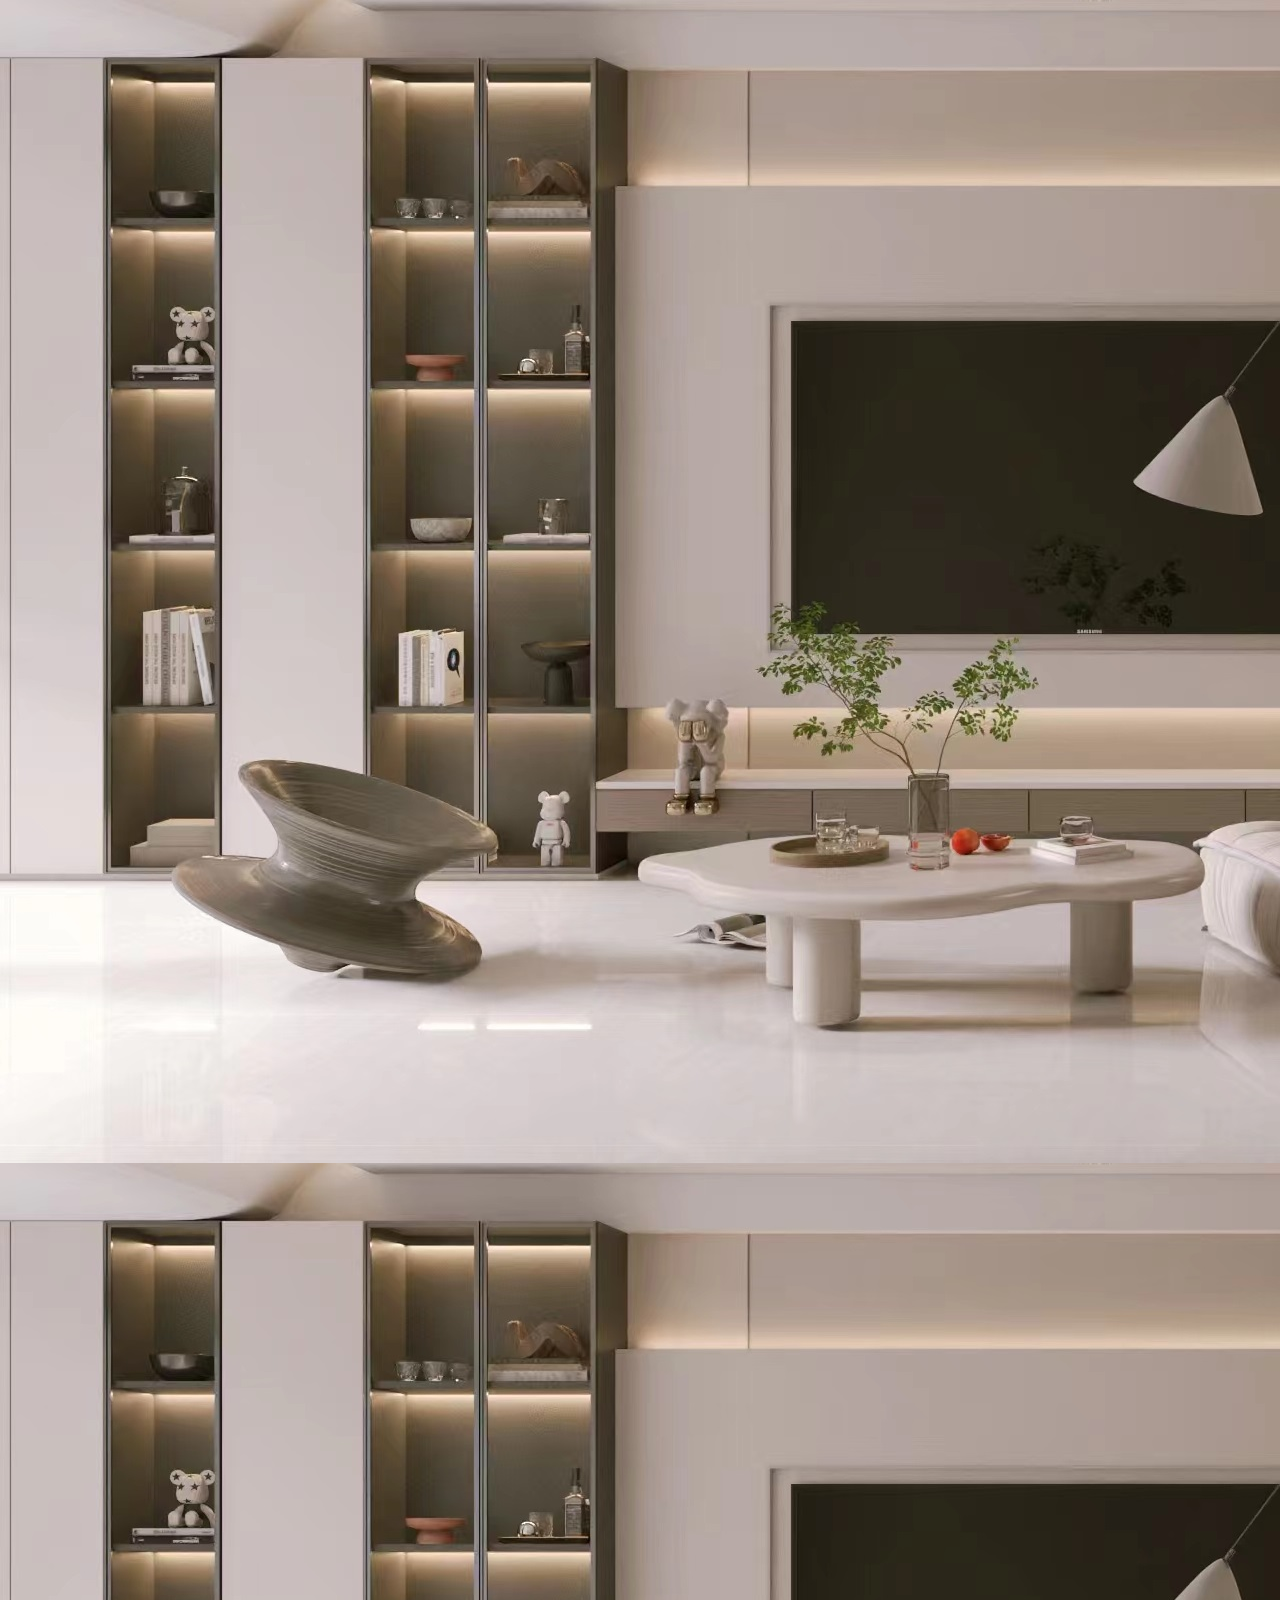
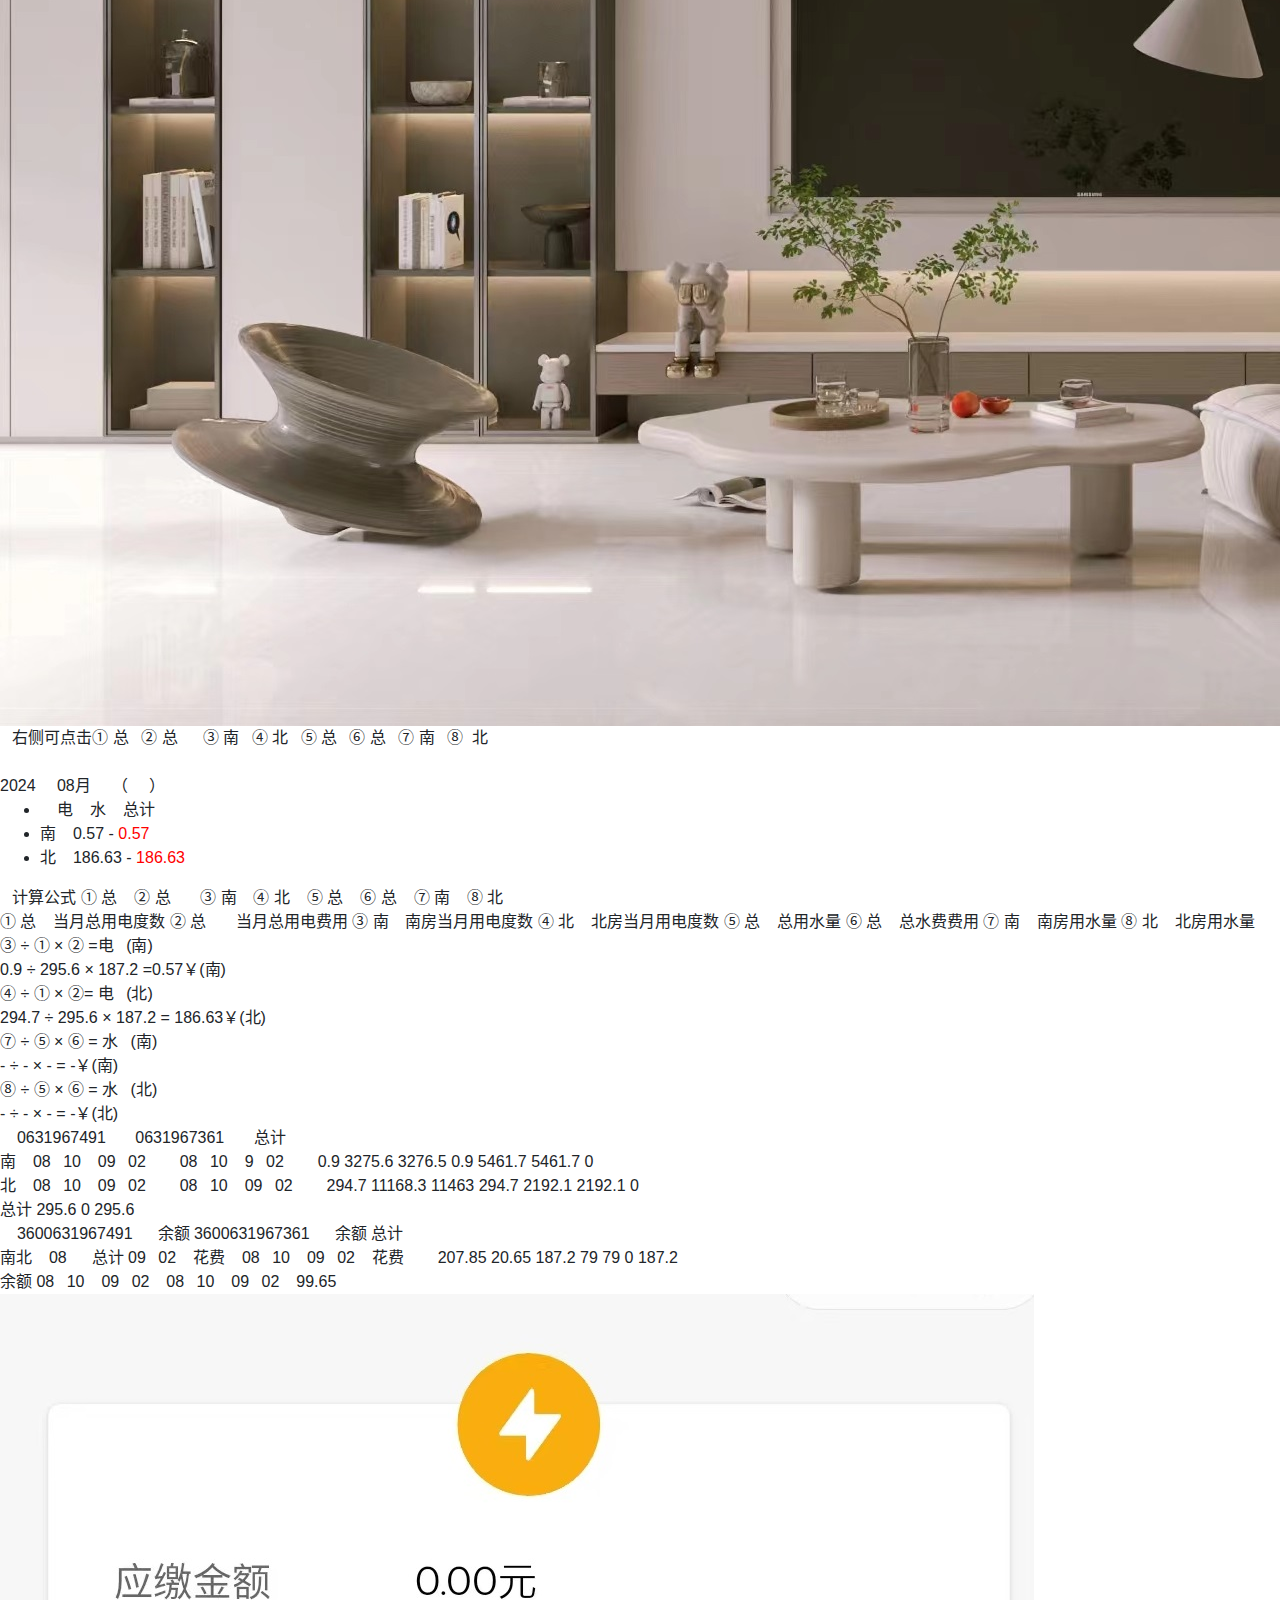
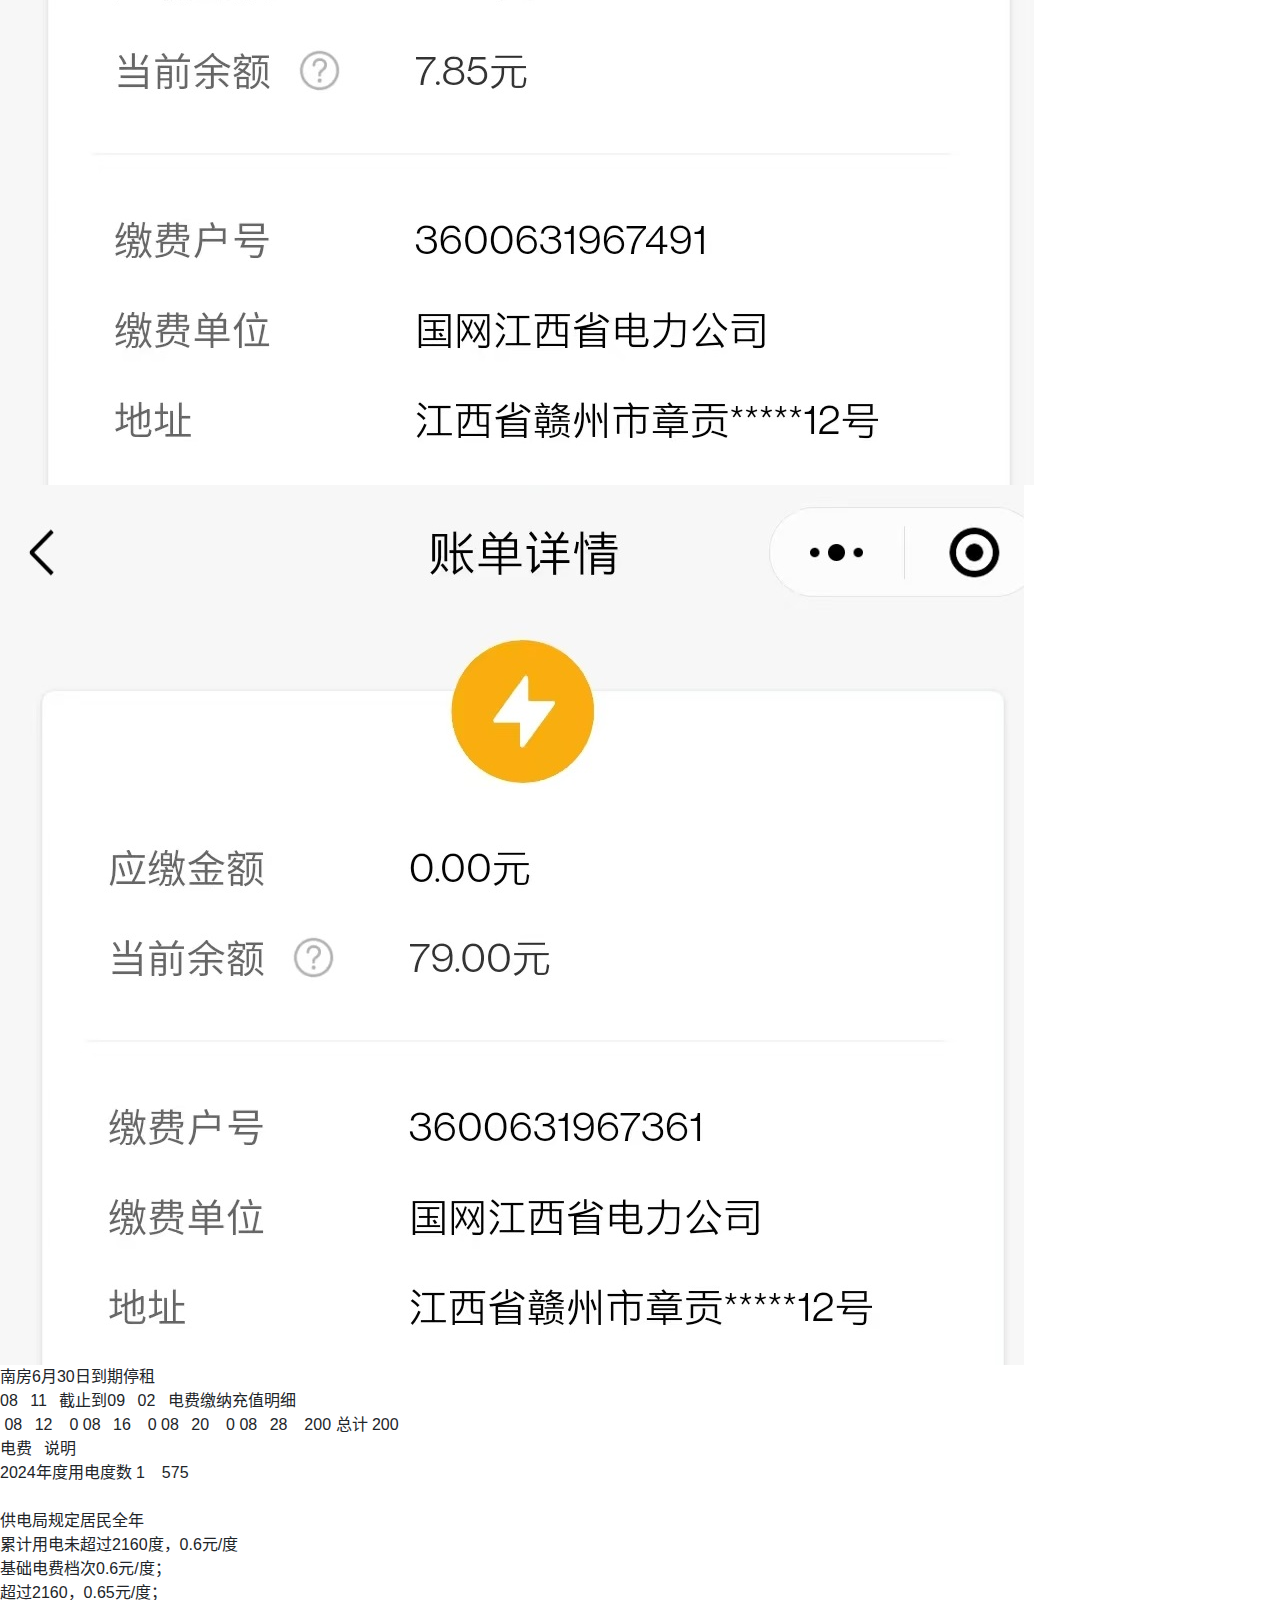
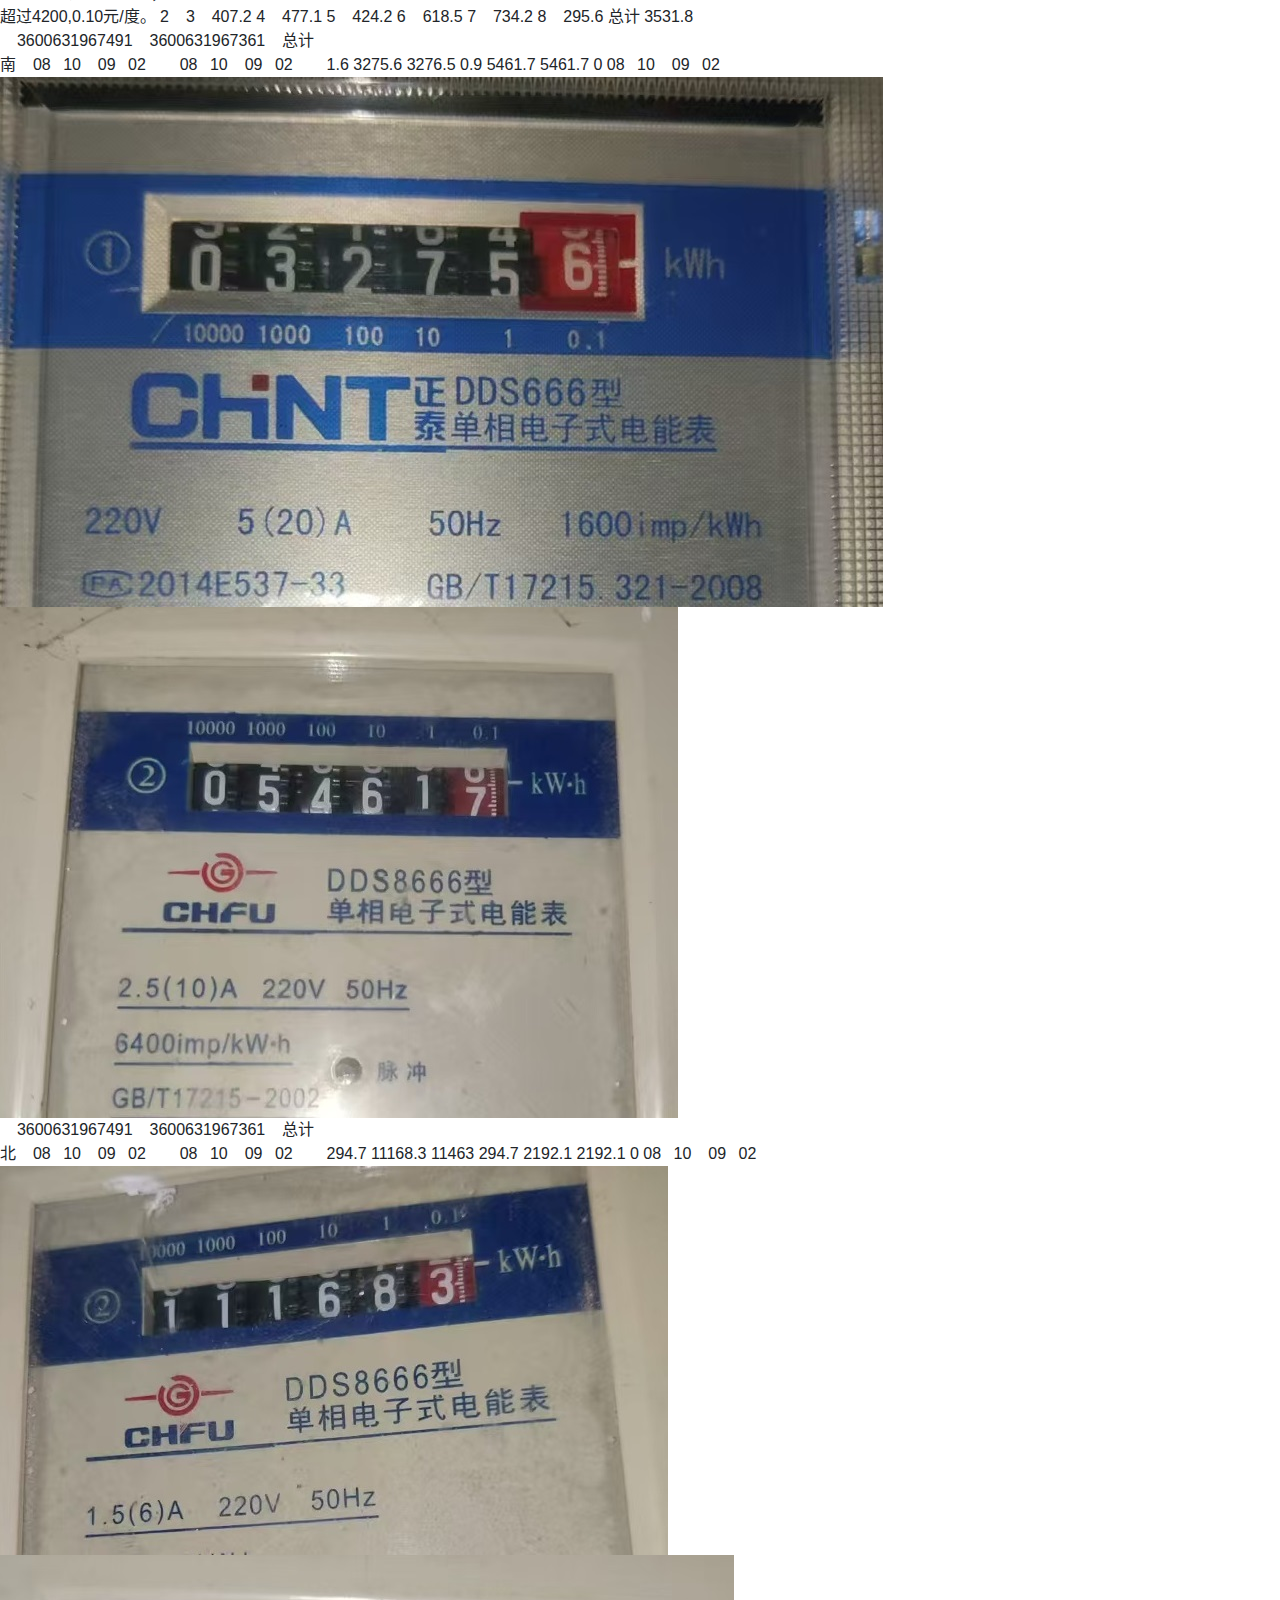
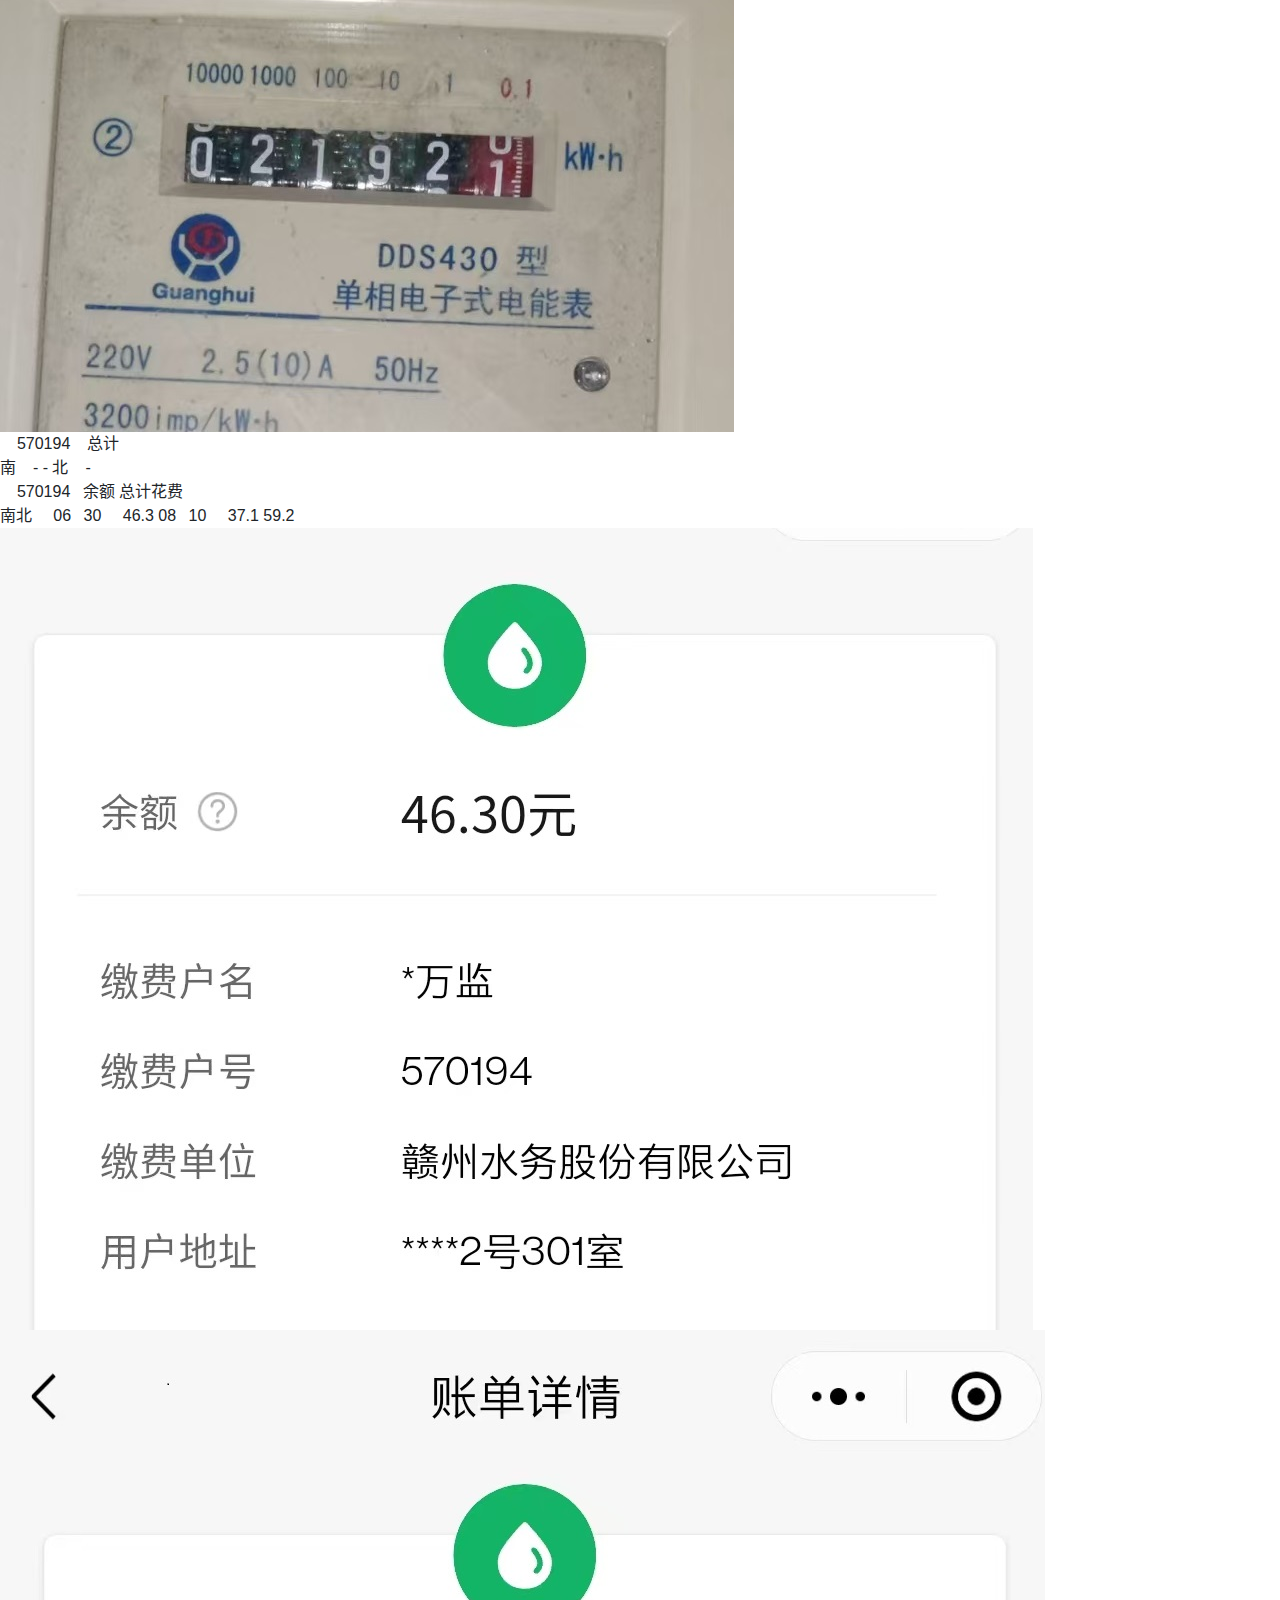
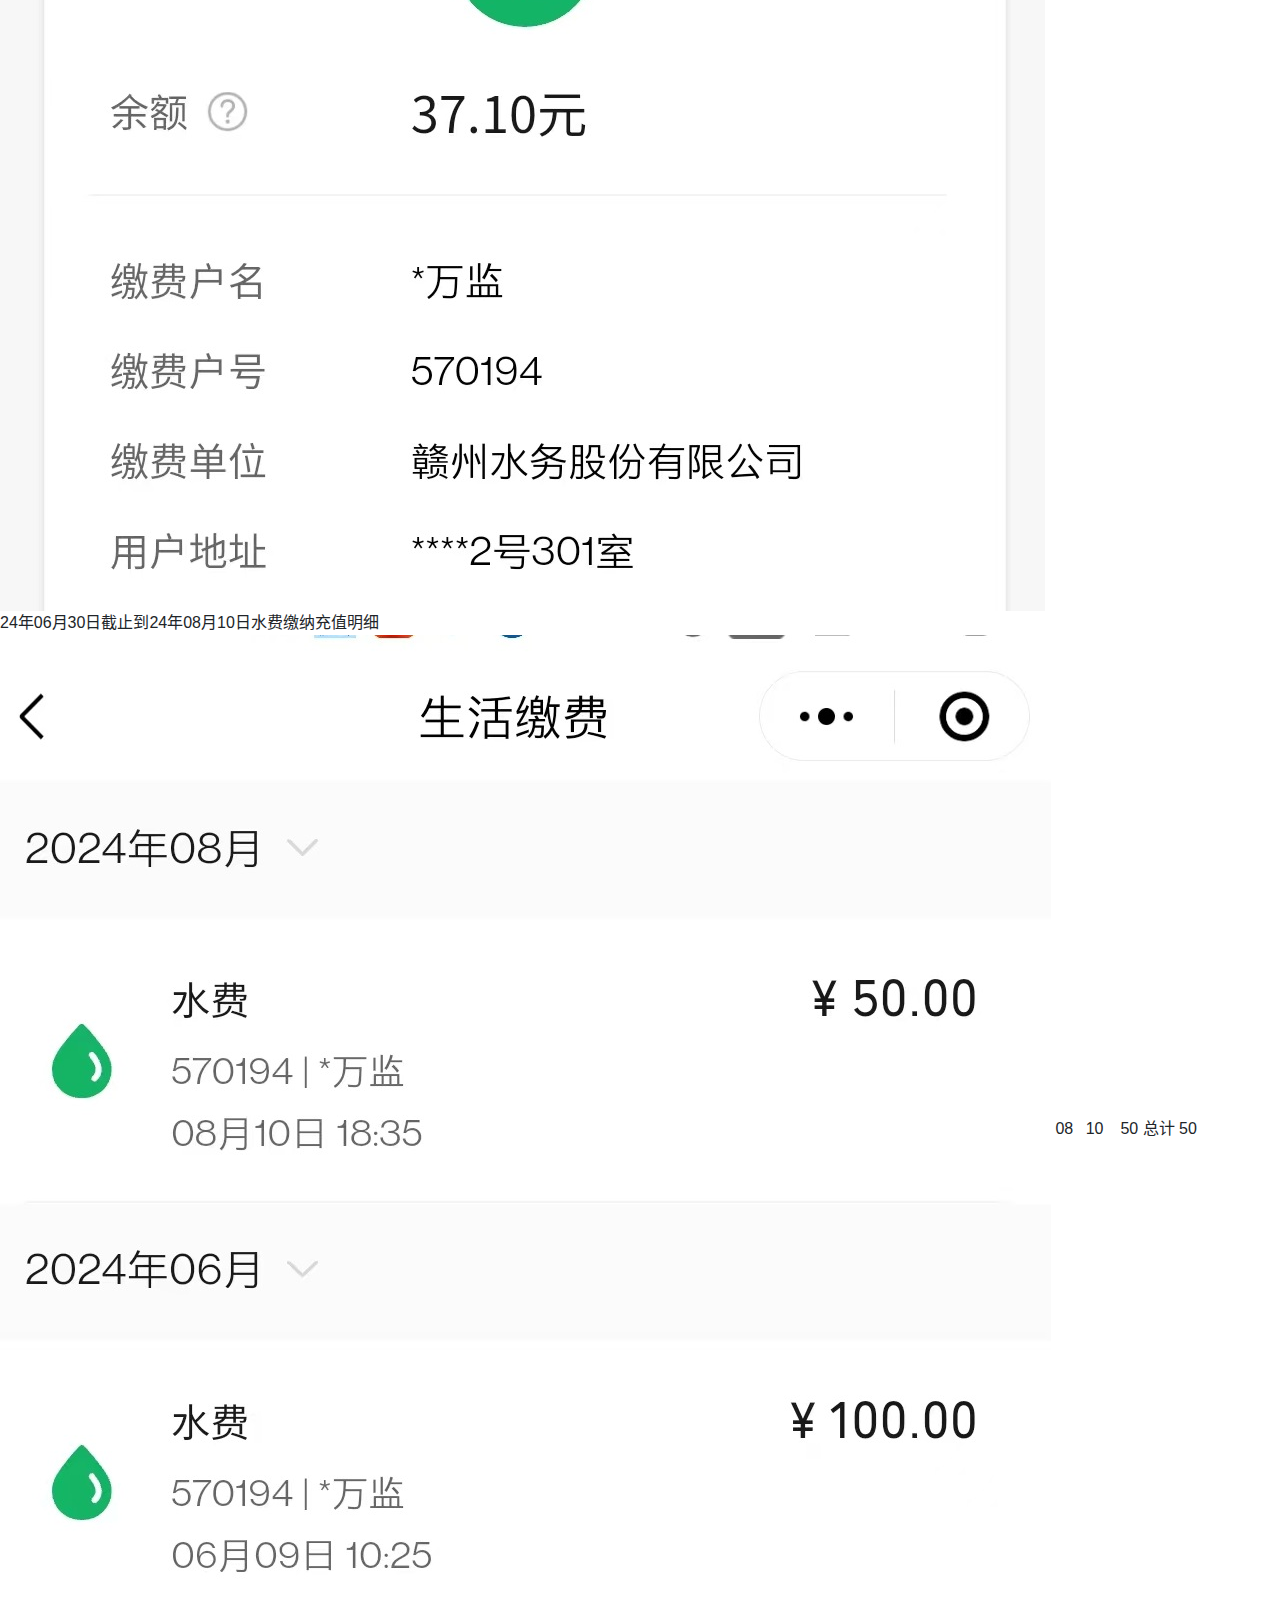
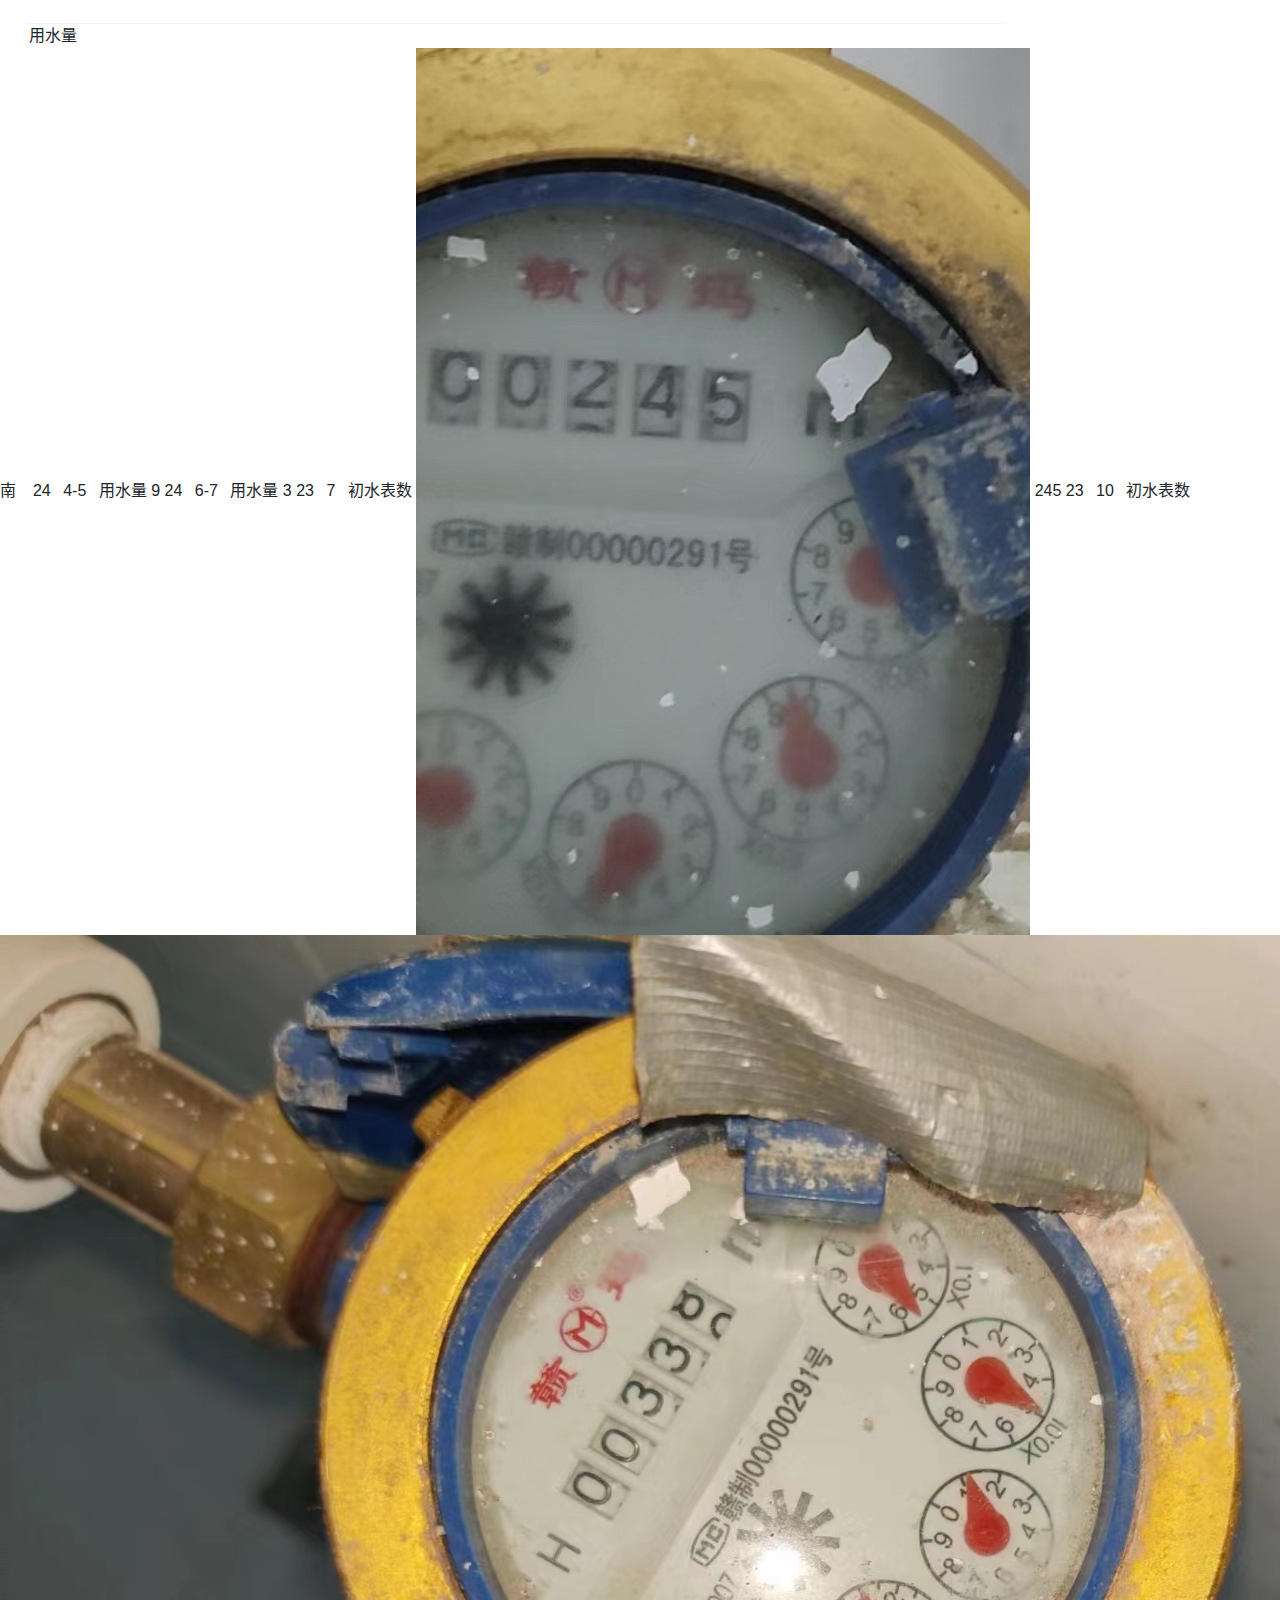
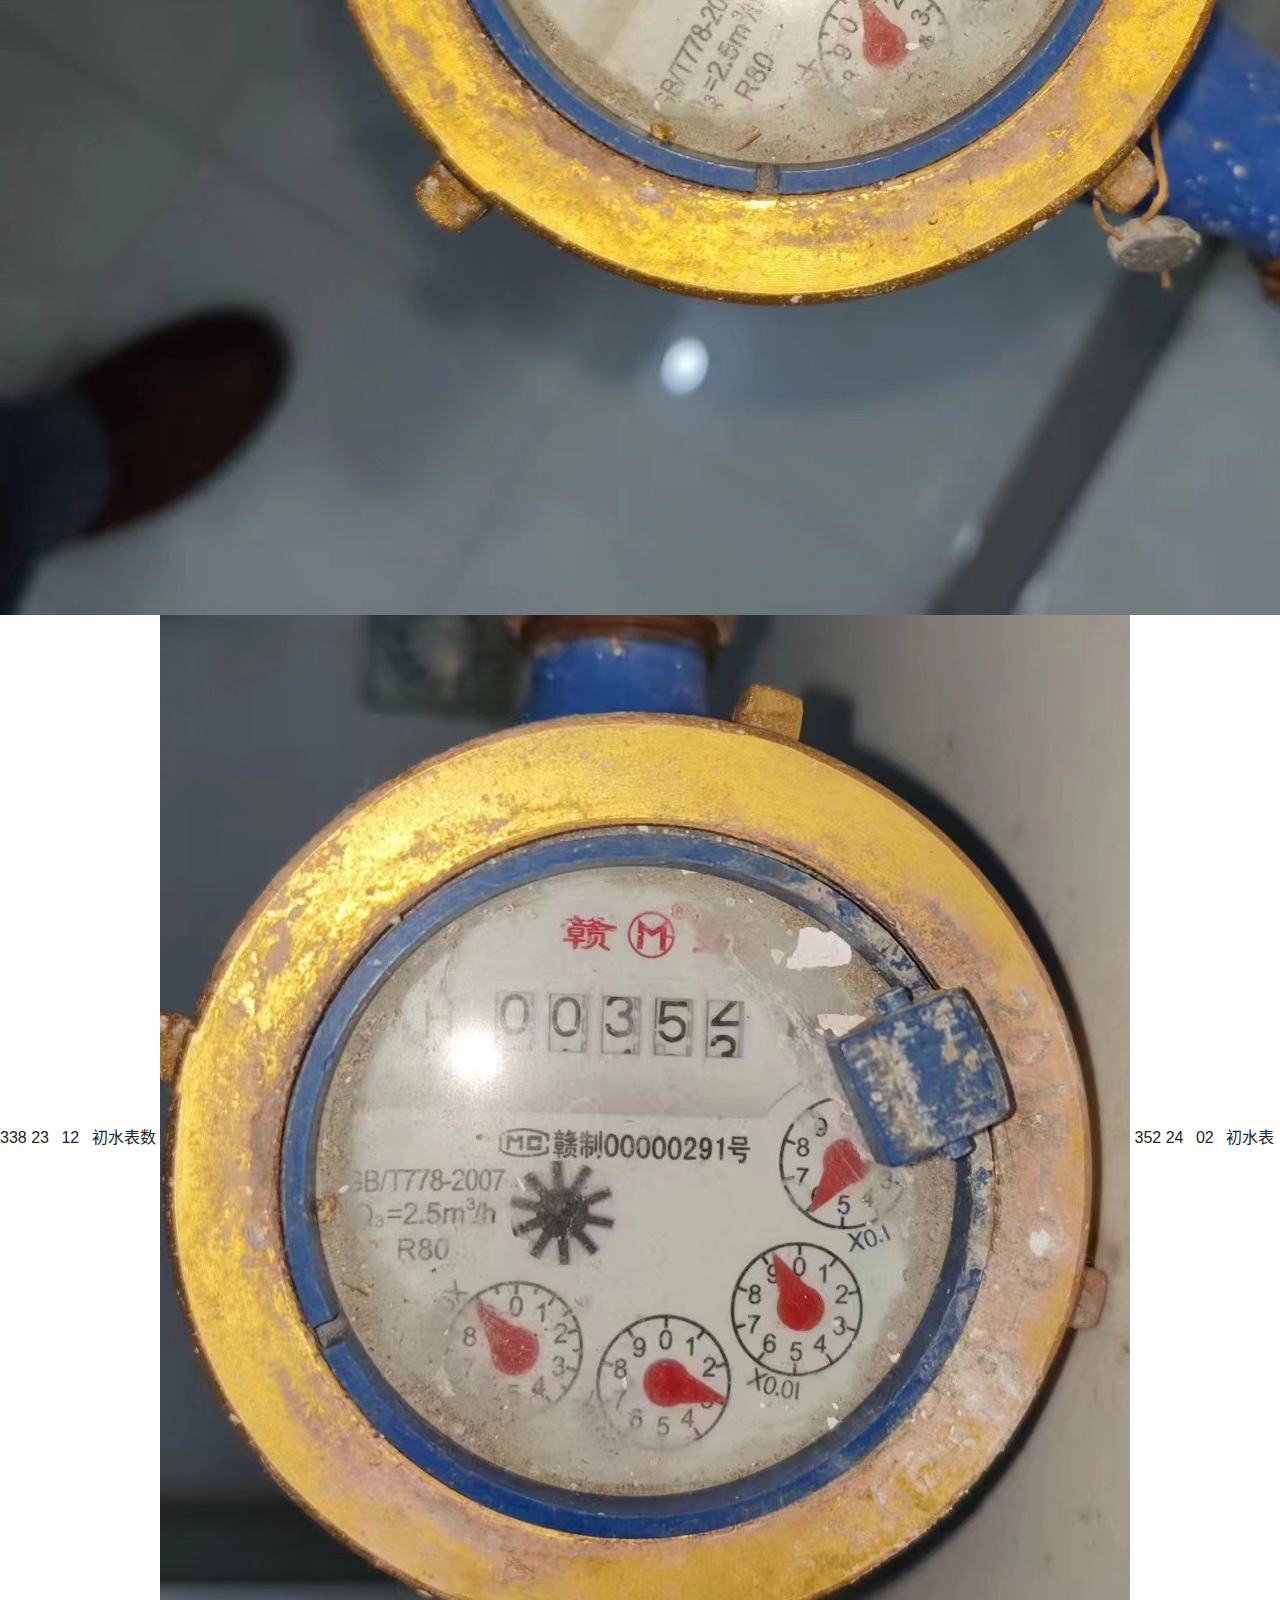
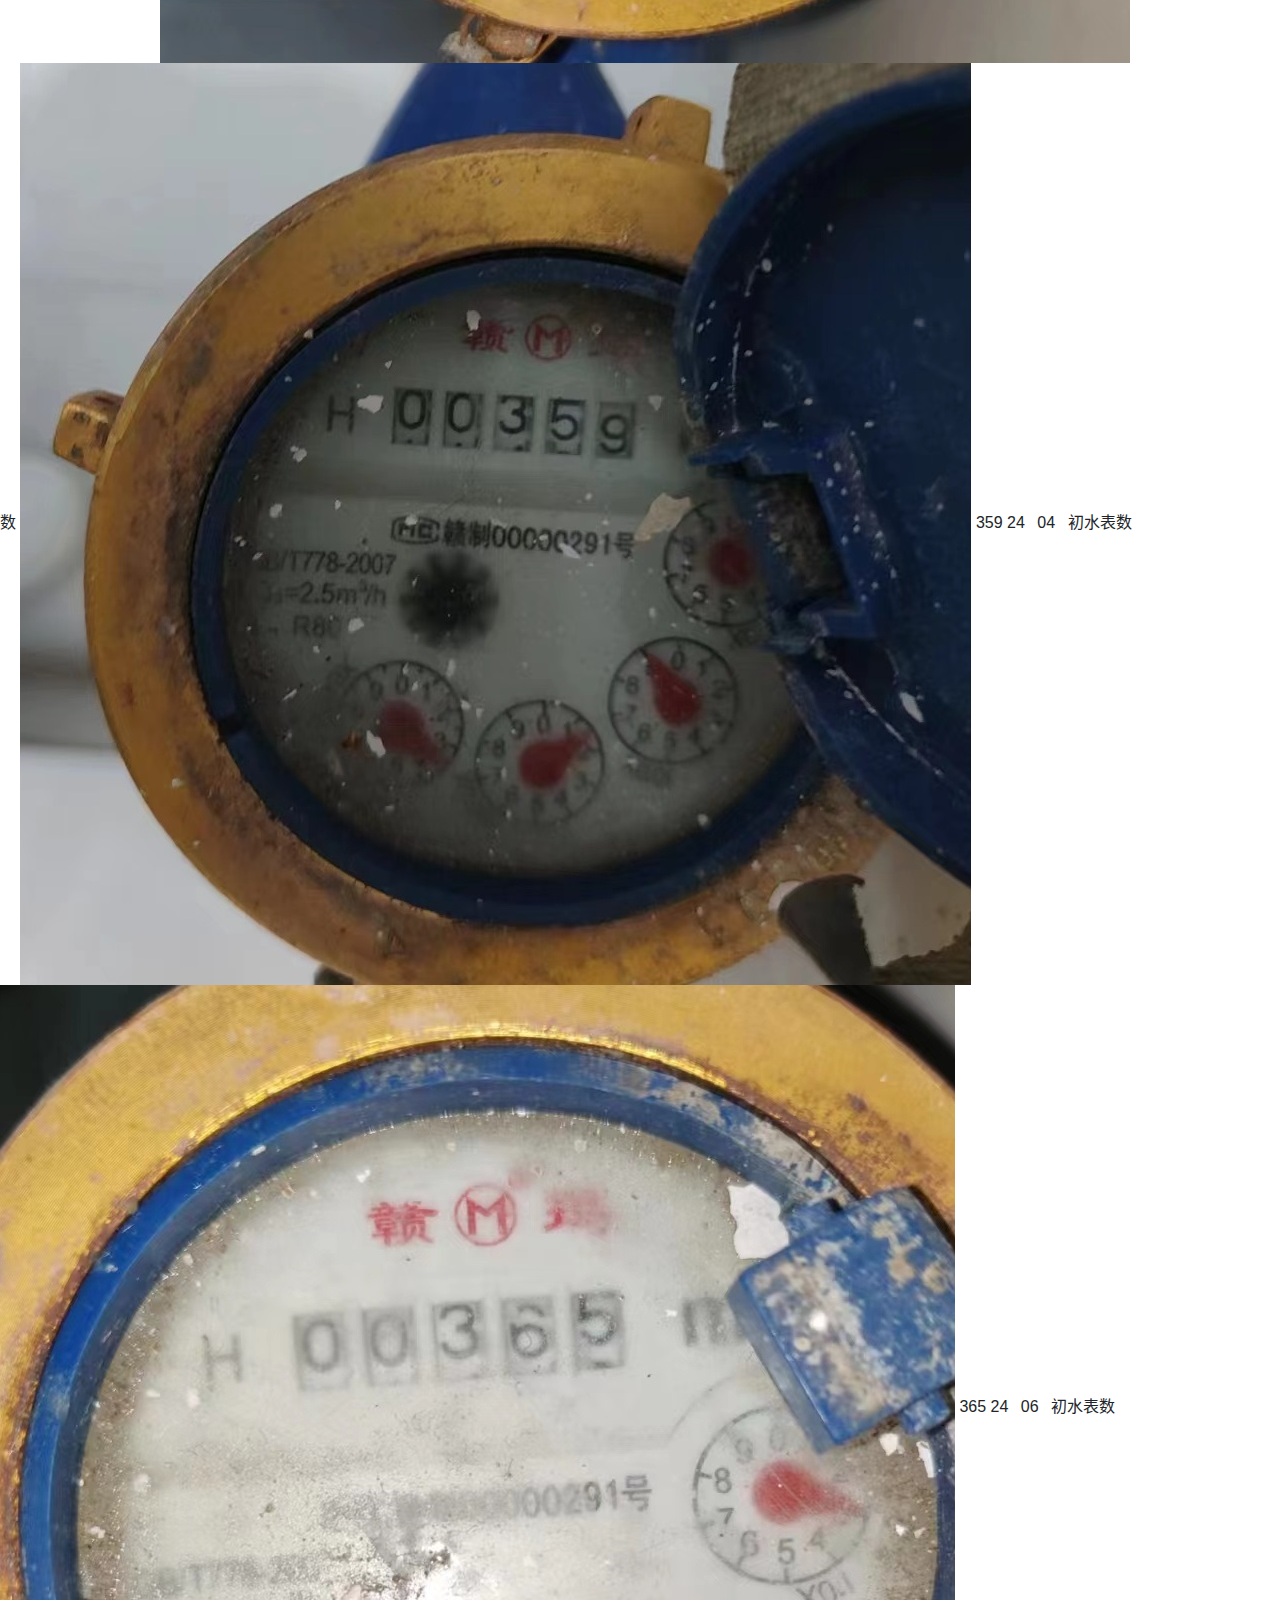
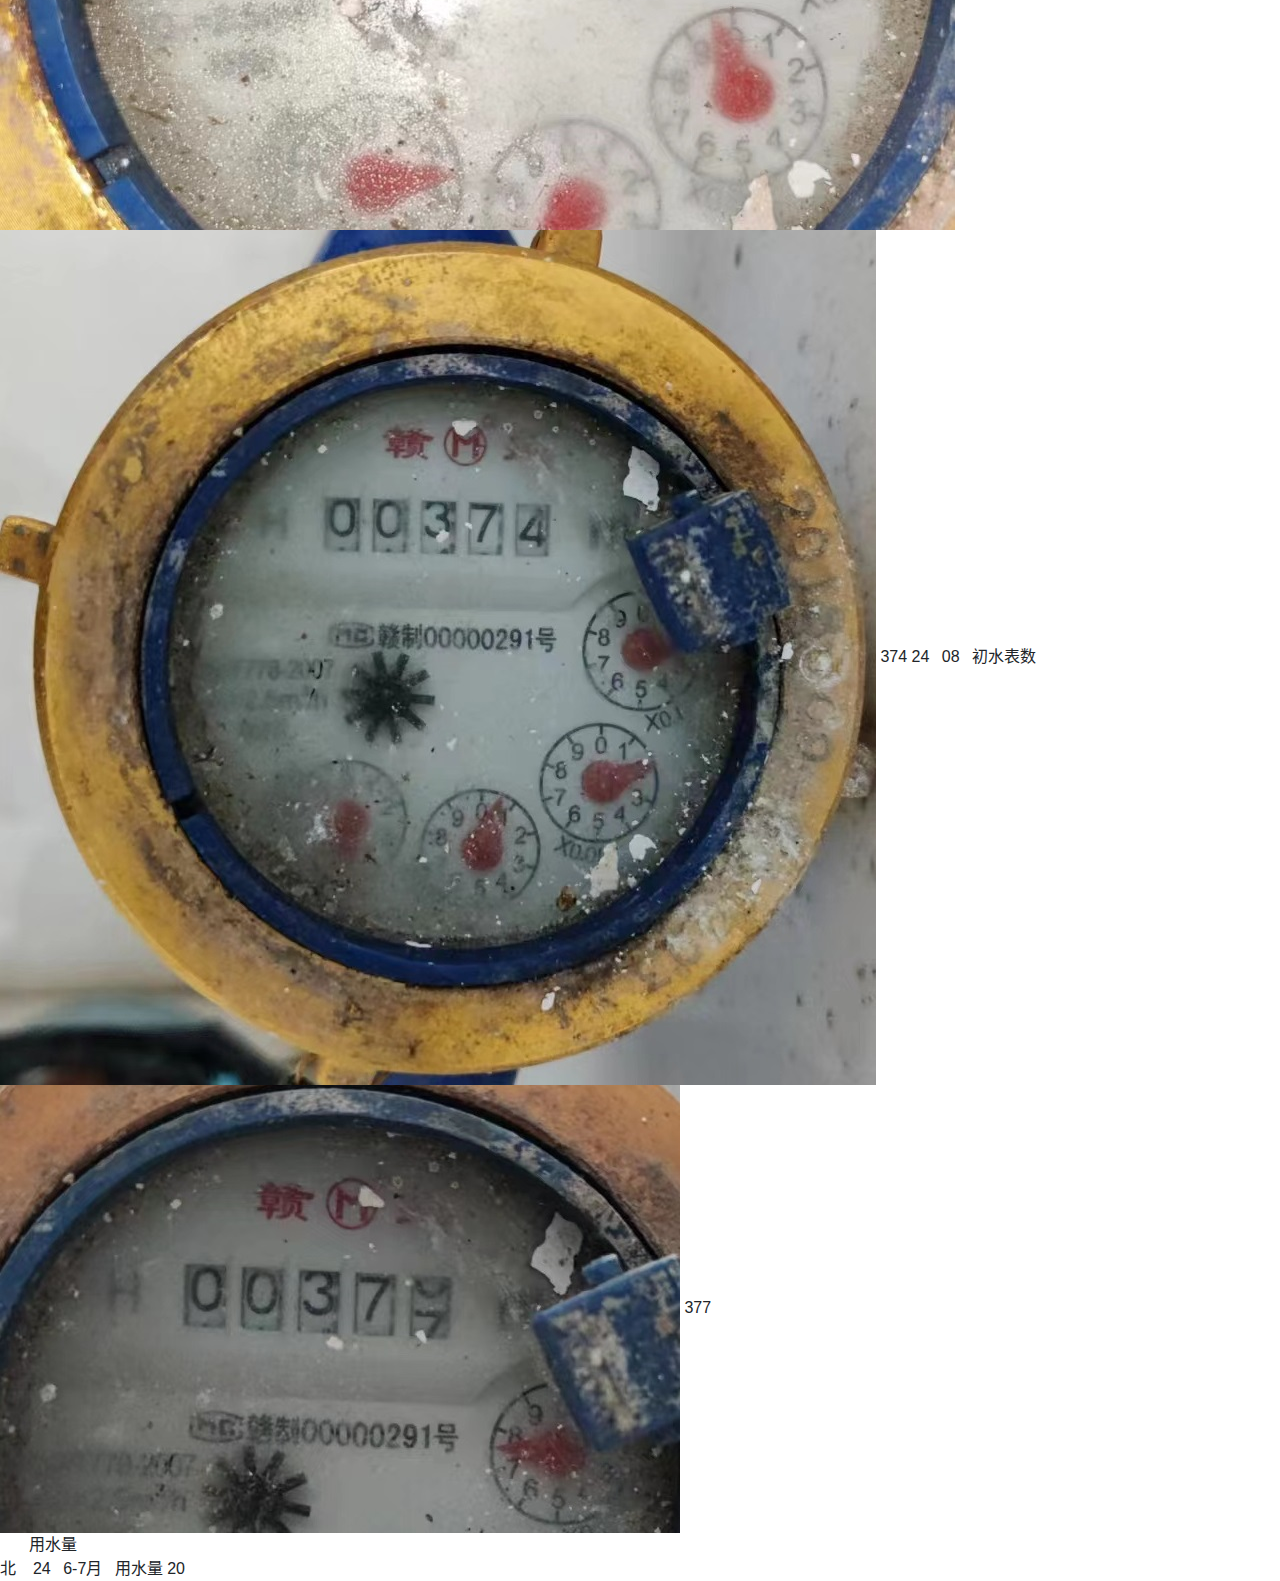
==== index.html @ c1c4ccb7 "Update index.html" ====
<!doctype html>
<html lang="zh-CN">
	<head>
		<!-- 必须的 meta 标签 -->
		<meta charset="utf-8">
		<meta name="viewport" content="width=device-width, initial-scale=1, shrink-to-fit=no">
		
		<!-- Bootstrap 的 CSS 文件 -->
		<link rel="stylesheet" href="css/bootstrap.min.css">
		 <link rel="stylesheet" href="css/240902.css">
		 <link rel="stylesheet" href="css/frgz.css">
		<title>24-8月电费</title>
		<script>
			let password="";
			let num = Math.floor(Math.random()*100);
			let a = num;
			password = prompt(`请输入密码：${num}`)
			if(password!== "1866"){
				alert("密码不正确");
				window.opener = null;
				window.close();
			}
		</script>
		
	</head>
	<body>
		<div class="bg">
			<div class="hnav">
				<img src="./img/home04.jpg" alt="">
				<img src="./img/home04.jpg" alt="">
			</div>
			<div class="checkbox">
				<div class="nav">
					<span class="item1 ina"><i class="iconfont icon-shou-left"></i>右侧可点击</span>
					<span class="item2 ina"><span class="red">①</span>&nbsp;总<i class="iconfont icon-dianbiao"></i></span>
					<span class="item3 ina"><span class="green">②</span>&nbsp;总<i class="iconfont icon-dianbiao"></i><i class="iconfont icon-dianfei"></i></span>
					<span class="item4 ina"><span class="blue">③</span>&nbsp;南<i class="iconfont icon-dianbiao"></i></span>
					<span class="item5 ina"><span class="orange">④</span>&nbsp;北<i class="iconfont icon-dianbiao"></i></span>
					<span class="item6 ina"><span class="red">⑤</span>&nbsp;总<i class="iconfont icon-shuifeichaxun"></i></span>
					<span class="item7 ina"><span class="green">⑥</span>&nbsp;总<i class="iconfont icon-shuifeimingxi"></i></span>
					<span class="item8 ina"><span class="blue">⑦</span>&nbsp;南<i class="iconfont icon-shuifeichaxun"></i></span>
					<span class="item9 ina"><span class="orange">⑧ </span>&nbsp;北<i class="iconfont icon-shuifeichaxun"></i></span>
					
				</div>
			</div>
			<div class = "home">
				<div class="titile">
					<div class='title-1'>
						<i class="iconfont icon-fangwuzulin"></i>
					</div>
					<div class="title-2">
						<span>2024</span>
						<i class="iconfont icon-Year"></i>
						<span>08月</span>
						<i class="iconfont icon-yuefenxuanze"></i>
						<span>（</span>
						<i class="iconfont icon-dianfeiheshou"></i>
						<span>）</span>
					</div>
				</div>
				<ul class="submenu">
					<li class="title1">
						<div>
							<span><i class="iconfont icon-dianfeizhangdan"></i></span>
							<span>电<i class="iconfont icon-dianfei"></i></span>
							<span>水<i class="iconfont icon-shuifeimingxi"></i></span>
							<span>总计<i class="iconfont icon-dianfeiheshou"></i></span>
						</div>
					</li>
					<li class="title1">
						<div>
							<span>南<i class="iconfont icon-fangjian"></i></span>
							<span>0.57</span>
							<span>-</span>
							<span style="color: red;">0.57</span>
						</div>
					</li>
					<li class="title1">
						<div>
							<span>北<i class="iconfont icon-fangjian"></i></span>
							<span>186.63</span>
							<span>-</span>
							<span style="color: red;">186.63</span>
						</div>
					</li>
				</ul>
				
			</div>
			
			<div class="container1">
				<nav>
					<span class="active"><i class="iconfont icon-kaoqinjiaosezu"></i>计算公式</span>
					<span class="item2">①&nbsp;总<i class="iconfont icon-dianbiao"></i></span>
					<span class="item3">②&nbsp;总<i class="iconfont icon-dianbiao"></i><i class="iconfont icon-dianfei"></i></span>
					<span class="item4">③&nbsp;南<i class="iconfont icon-dianbiao"></i></span>
					<span class="item5">④&nbsp;北<i class="iconfont icon-dianbiao"></i></span>
					<span class="item6">⑤&nbsp;总<i class="iconfont icon-shuifeichaxun"></i></span>
					<span class="item7">⑥&nbsp;总<i class="iconfont icon-shuifeimingxi"></i></span>
					<span class="item8">⑦&nbsp;南<i class="iconfont icon-shuifeichaxun"></i></span>
					<span class="item9">⑧&nbsp;北<i class="iconfont icon-shuifeichaxun"></i></span>
					<div class="animation"></div>
				</nav>
				<div class="content cons">
					<div class = "text1">
						<div class="left">
							<span class="item2">①&nbsp;总<i class="iconfont icon-dianbiao"></i></span>
							<span class="item2">当月总用电度数</span>
							<span class="item3">②&nbsp;总<i class="iconfont icon-dianbiao"></i><i class="iconfont icon-dianfei"></i></span>
							<span class="item3">当月总用电费用</span>
							<span class="item4">③&nbsp;南<i class="iconfont icon-dianbiao"></i></span>
							<span class="item4">南房当月用电度数</span>
							<span class="item5">④&nbsp;北<i class="iconfont icon-dianbiao"></i></span>
							<span class="item5">北房当月用电度数</span>
							<span class="item6">⑤&nbsp;总<i class="iconfont icon-shuifeichaxun"></i></span>
							<span class="item6">总用水量</span>
							<span class="item7">⑥&nbsp;总<i class="iconfont icon-shuifeimingxi"></i></span>
							<span class="item7">总水费费用</span>
							<span class="item8">⑦&nbsp;南<i class="iconfont icon-shuifeichaxun"></i></span>
							<span class="item8">南房用水量</span>
							<span class="item9">⑧&nbsp;北<i class="iconfont icon-shuifeichaxun"></i></span>
							<span class="item9">北房用水量</span>
						</div>
						<div class="right">
							  <span class = "blue">③</span> ÷ <span class="red">①</span> × <span class="green">②</span> =电<i class="iconfont icon-dianfei"></i><span class="blue">(南)</span>
							<br />
							 <span class = "blue">0.9</span> ÷ <span class="red">295.6</span> × <span class="green">187.2</span> =0.57￥<span class="blue">(南)</span>
							<br />
							 <span class="orange">④</span> ÷ <span class="red">①</span> × <span class="green">②</span>= 电<i class="iconfont icon-dianfei"></i><span class="orange">(北)</span>
							<br />
							 <span class="orange">294.7</span> ÷ <span class="red">295.6</span> × <span class="green">187.2</span> = 186.63￥<span class="orange">(北)</span>
							<br />
							    <span class="blue">⑦</span> ÷ <span class="red">⑤</span> × <span class="green">⑥</span> = 水<i class="iconfont icon-shuifeimingxi"></i><span class="blue">(南)</span>
							<br />
								<span class="blue">-</span> ÷ <span class="red">-</span> × <span class="green">-</span> = -￥<span class="blue">(南)</span>
							<br />
								<span class="orange">⑧ </span> ÷ <span class="red">⑤</span>  × <span class="green">⑥</span> = 水<i class="iconfont icon-shuifeimingxi"></i><span class="orange">(北)</span>
							<br />
								<span class="orange">-</span> ÷ <span class="red">-</span> × <span class="green">-</span> = -￥<span class="orange">(北)</span>
						</div>
						
					</div>
				</div>
				<div class="content1 cons">
					<div class="text2">
						<div class='title'>
								<span><i class="iconfont icon-dianfeizhangdan"></i></span>
								<span>0631967491<i class="iconfont icon-fangwu"></i><i class="iconfont icon-dianbiao"></i></span>
								<span>0631967361<i class="iconfont icon-ic_manage_assignprop"></i><i class="iconfont icon-dianbiao"></i></span>
								<span>总计<i class="iconfont icon-dianfeiheshou"></i></span>
						</div>
						<div class='nf'>
							<span>南<i class="iconfont icon-fangjian"></i></span>
							<span>08<i class="iconfont icon-yuefenxuanze"></i>10<i class="iconfont icon-daily"></i> </span>
							<span>09<i class="iconfont icon-yuefenxuanze"></i>02<i class="iconfont icon-daily"></i> </span>
							<span><i class="iconfont icon-dianbiao"></i></span>
							<span>08<i class="iconfont icon-yuefenxuanze"></i>10<i class="iconfont icon-daily"></i> </span>
							<span>9<i class="iconfont icon-yuefenxuanze"></i>02<i class="iconfont icon-daily"></i> </span>
							<span><i class="iconfont icon-dianbiao"></i></span>
							<span>0.9</span>
							<span>3275.6</span>
							<span>3276.5</span>
							<span>0.9</span>
							<span>5461.7</span>
							<span>5461.7</span>
							<span>0</span>
						</div>
						<div class='nf'>
							<span>北<i class="iconfont icon-fangjian"></i></span>
							<span>08<i class="iconfont icon-yuefenxuanze"></i>10<i class="iconfont icon-daily"></i> </span>
							<span>09<i class="iconfont icon-yuefenxuanze"></i>02<i class="iconfont icon-daily"></i> </span>
							<span><i class="iconfont icon-dianbiao"></i></span>
							<span>08<i class="iconfont icon-yuefenxuanze"></i>10<i class="iconfont icon-daily"></i> </span>
							<span>09<i class="iconfont icon-yuefenxuanze"></i>02<i class="iconfont icon-daily"></i> </span>
							<span><i class="iconfont icon-dianbiao"></i></span>
							<span>294.7</span>
							<span>11168.3</span>
							<span>11463</span>
							<span>294.7</span>
							<span>2192.1</span>
							<span>2192.1</span>
							<span>0</span>
						</div>
						<div class='title'>
								<span>总计</span>
								<span>295.6</span>
								<span>0</span>
								<span class="total">295.6</span>
						</div>
					</div>
				</div>
				<div class="content2 cons">
					<div class="text3">
						<div class='title'>
							<span><i class="iconfont icon-dianfeizhangdan"></i></span>
							<span>3600631967491<i class="iconfont icon-fangwu"></i><i class="iconfont icon-dianfeiheshou"></i>余额</span>
							<span>3600631967361<i class="iconfont icon-ic_manage_assignprop"></i><i class="iconfont icon-dianfeiheshou"></i>余额</span>
							<span>总计<i class="iconfont icon-dianfeiheshou"></i></span>
						</div>
						<div class='nf'>
							<span>南北<i class="iconfont icon-fangjian"></i></span>
							<span>08<i class="iconfont icon-yuefenxuanze"></i><i class="iconfont icon-chongshuidian"></i>总计</span>
							<span>09<i class="iconfont icon-yuefenxuanze"></i>02<i class="iconfont icon-daily"></i> </span>
							<span>花费<i class="iconfont icon-dianfeiheshou"></i></span>
							<span>08<i class="iconfont icon-yuefenxuanze"></i>10<i class="iconfont icon-daily"></i> </span>
							<span>09<i class="iconfont icon-yuefenxuanze"></i>02<i class="iconfont icon-daily"></i> </span>
							<span>花费<i class="iconfont icon-dianfeiheshou"></i></span>
							<span><i class="iconfont icon-dengji"></i></span>
							<span>207.85</span>
							<span>20.65</span>
							<span>187.2</span>
							<span>79</span>
							<span>79</span>
							<span>0</span>
							<span class="total">187.2</span>
						</div>
						<div class='pic'>
							<span>余额</span>
							<span>08<i class="iconfont icon-yuefenxuanze"></i>10<i class="iconfont icon-daily"></i> </span>
							<span>09<i class="iconfont icon-yuefenxuanze"></i>02<i class="iconfont icon-daily"></i> </span>
							<span>08<i class="iconfont icon-yuefenxuanze"></i>10<i class="iconfont icon-daily"></i> </span>
							<span>09<i class="iconfont icon-yuefenxuanze"></i>02<i class="iconfont icon-daily"></i> </span>
							<span>99.65<i class="iconfont icon-dianfeiheshou"></i></span>
							<span><img src="img/240810D02.jpg" alt=""></span>
							<span><img src="img/240902D02.jpg" alt=""></span>
							<span><img src="img/240810D03.jpg" alt=""></span>
							<span><img src="img/240902D03.jpg" alt=""></span>
						</div>
						<div class='title1'>
							<span>南房6月30日到期停租</span>
						</div>
						<div class='title2'>
							<span>08<i class="iconfont icon-yuefenxuanze"></i>11<i class="iconfont icon-daily"></i>截止到09<i class="iconfont icon-yuefenxuanze"></i>02<i class="iconfont icon-daily"></i>电费缴纳充值明细</span>
						</div>
						<div class='zcz'>
							<span><img src="img/240902D01.jpg" alt=""></span>
							<span>08<i class="iconfont icon-yuefenxuanze"></i>12<i class="iconfont icon-daily"></i></span>
							<span>0</span>
							<span>08<i class="iconfont icon-yuefenxuanze"></i>16<i class="iconfont icon-daily"></i></span>
							<span>0</span>
							<span>08<i class="iconfont icon-yuefenxuanze"></i>20<i class="iconfont icon-daily"></i></span>
							<span>0</span>
							<span>08<i class="iconfont icon-yuefenxuanze"></i>28<i class="iconfont icon-daily"></i></span>
							<span>200</span>
							<span>总计</span>
							<span>200</span>
						</div>
						<div class='title2'>
							<span>电费<i class="iconfont icon-dengji"></i>说明</span>
						</div>
						<div class='sms'>
							<span>2024年度用电度数</span>
							<span>1<i class="iconfont icon-yuefenxuanze"></i></span>
							<span>575</span>
							<span><br><br>供电局规定居民全年<br>累计用电未超过2160度，0.6元/度<br>基础电费档次0.6元/度；<br>超过2160，0.65元/度；<br>超过4200,0.10元/度。</span>
							<span>2<i class="iconfont icon-yuefenxuanze"></i></span>
							<span>3<i class="iconfont icon-yuefenxuanze"></i></span>
							<span>407.2</span>
							<span>4<i class="iconfont icon-yuefenxuanze"></i></span>
							<span>477.1</span>
							<span>5<i class="iconfont icon-yuefenxuanze"></i></span>
							<span>424.2</span>
							<span>6<i class="iconfont icon-yuefenxuanze"></i></span>
							<span>618.5</span>
							<span>7<i class="iconfont icon-yuefenxuanze"></i></span>
							<span>734.2</span>
							<span>8<i class="iconfont icon-yuefenxuanze"></i></span>
							<span>295.6</span>
							<!-- <span>0</span> -->
							<!-- 
							
							<span>5<i class="iconfont icon-yuefenxuanze"></i></span>
							<span>0</span>
							<span>6<i class="iconfont icon-yuefenxuanze"></i></span>
							<span>0</span>
							<span>7<i class="iconfont icon-yuefenxuanze"></i></span>
							<span>0</span>
							<span>8<i class="iconfont icon-yuefenxuanze"></i></span>
							<span>0</span>
							<span>9<i class="iconfont icon-yuefenxuanze"></i></span>
							<span>0</span>
							<span>10<i class="iconfont icon-yuefenxuanze"></i></span>
							<span>0</span>
							<span>11<i class="iconfont icon-yuefenxuanze"></i></span>
							<span>0</span>
							<span>12<i class="iconfont icon-yuefenxuanze"></i></span>
							<span>0</span> -->
							<span>总计</span>
							<span>3531.8</span>
						</div>
					</div>
				</div>
				<div class="content3 cons">
					<div class="text4">
						<div class='title'>
							<span><i class="iconfont icon-dianfeizhangdan"></i></span>
							<span>3600631967491<i class="iconfont icon-dianbiao"></i></span>
							<span>3600631967361<i class="iconfont icon-dianbiao"></i></span>
							<span>总计<i class="iconfont icon-dianbiao"></i></span>
						</div>
						<div class='nf'>
							<span>南<i class="iconfont icon-fangjian"></i></span>
							<span>08<i class="iconfont icon-yuefenxuanze"></i>10<i class="iconfont icon-daily"></i> </span>
							<span>09<i class="iconfont icon-yuefenxuanze"></i>02<i class="iconfont icon-daily"></i> </span>
							<span><i class="iconfont icon-dianbiao"></i></span>
							<span>08<i class="iconfont icon-yuefenxuanze"></i>10<i class="iconfont icon-daily"></i> </span>
							<span>09<i class="iconfont icon-yuefenxuanze"></i>02<i class="iconfont icon-daily"></i> </span>
							<span><i class="iconfont icon-dianbiao"></i></span>
							<span class="total">1.6</span>
							<span>3275.6</span>
							<span>3276.5</span>
							<span>0.9</span>
							<span>5461.7</span>
							<span>5461.7</span>
							<span>0</span>
							<span>08<i class="iconfont icon-yuefenxuanze"></i>10<i class="iconfont icon-daily"></i> </span>
							<span>09<i class="iconfont icon-yuefenxuanze"></i>02<i class="iconfont icon-daily"></i> </span>
							<span><img src="img/240810ND01.jpg" alt=""></span>
							<span><img src="img/240902ND01.jpg" alt=""></span>
							<span><img src="img/240810ND02.jpg" alt=""></span>
							<span><img src="img/240902ND02.jpg" alt=""></span>
							
						</div>
						<!-- <div class='title1'>
							<span>9<i class="iconfont icon-yuefenxuanze"></i>前北<i class="iconfont icon-fangjian"></i>未出租，按实际总电表扣费进行换算，因此南<i class="iconfont icon-fangjian"></i>9<i class="iconfont icon-yuefenxuanze"></i>前无电表度数照片</span>
						</div> -->
					</div>
				</div>
				
				<div class="content4 cons">
					<div class="text5">
						<div class='title'>
							<span><i class="iconfont icon-dianfeizhangdan"></i></span>
							<span>3600631967491<i class="iconfont icon-dianbiao"></i></span>
							<span>3600631967361<i class="iconfont icon-dianbiao"></i></span>
							<span>总计<i class="iconfont icon-dianbiao"></i></span>
						</div>
						<div class='nf'>
							<span>北<i class="iconfont icon-fangjian"></i></span>
							<span>08<i class="iconfont icon-yuefenxuanze"></i>10<i class="iconfont icon-daily"></i> </span>
							<span>09<i class="iconfont icon-yuefenxuanze"></i>02<i class="iconfont icon-daily"></i> </span>
							<span><i class="iconfont icon-dianbiao"></i></span>
							<span>08<i class="iconfont icon-yuefenxuanze"></i>10<i class="iconfont icon-daily"></i> </span>
							<span>09<i class="iconfont icon-yuefenxuanze"></i>02<i class="iconfont icon-daily"></i> </span>
							<span><i class="iconfont icon-dianbiao"></i></span>
							<span class="total">294.7</span>
							<span>11168.3</span>
							<span>11463</span>
							<span>294.7</span>
							<span>2192.1</span>
							<span>2192.1</span>
							<span>0</span>
							<span>08<i class="iconfont icon-yuefenxuanze"></i>10<i class="iconfont icon-daily"></i> </span>
							<span>09<i class="iconfont icon-yuefenxuanze"></i>02<i class="iconfont icon-daily"></i> </span>
							<span><img src="img/240810BD01.jpg" alt=""></span>
							<span><img src="img/240902BD01.jpg" alt=""></span>
							<span><img src="img/240810BD02.jpg" alt=""></span>
							<span><img src="img/240902BD02.jpg" alt=""></span>
						</div>
					</div>
				</div>
				
				<div class="content5 cons">
					<div class="text6">
						<div class='title'>
							<span><i class="iconfont icon-dianfeizhangdan"></i></span>
							<span>570194<i class="iconfont icon-shuifeichaxun"></i></span>
							<span>总计<i class="iconfont icon-dianbiao"></i></span>
						</div>
						<div class='nf'>
							<span>南<i class="iconfont icon-fangjian"></i></span>
							<span>-</span>
							<span class="total">-</span>
							<span>北<i class="iconfont icon-fangjian"></i></span>
							<span>-</span>
						</div>
					</div>
				</div>
				
				<div class="content6 cons">
					<div class="text7">
						<div class='title'>
							<span><i class="iconfont icon-dianfeizhangdan"></i></span>
							<span>570194<i class="iconfont icon-shuifeichaxun">余额</i></span>
							<span>总计花费<i class="iconfont icon-shuifeimingxi"></i></span>
						</div>
						<div class='nf'>
							<span>南北	<i class="iconfont icon-fangjian"></i></span>
							<span>06<i class="iconfont icon-yuefenxuanze"></i>30 <i class="iconfont icon-daily"></i> </span>
							<span>46.3</span>
							<span>08<i class="iconfont icon-yuefenxuanze"></i>10 <i class="iconfont icon-daily"></i> </span>
							<span>37.1</span>
							<span class="total">59.2</span>
							<span><img src="img/240609S02.jpg" alt=""></span>
							<span><img src="img/240810S02.jpg" alt=""></span>
						</div>
						<div class='title1'>
							<span>24年06月30日截止到24年08月10日水费缴纳充值明细</span>
						</div>
						<div class="pic">
							<span><img src="img/240810S01.jpg" alt=""></span>
							<span>08<i class="iconfont icon-yuefenxuanze"></i>10<i class="iconfont icon-daily"></i></span>
							<span>50</span>
							<span>总计</span>
							<span>50</span>
						</div>
					</div>
				</div>
				
				<div class="content7 cons">
					<div class="text8">
						<div class='title'>
							<span><i class="iconfont icon-dianfeizhangdan"></i></span>
							<span><i class="iconfont icon-shuifeichaxun">用水量</i></span>
						</div>
						<div class='nf'>
							<span>南<i class="iconfont icon-fangjian"></i></span>
							<span>24<i class="iconfont icon-Year"></i>4-5<i class="iconfont icon-yuefenxuanze"></i>用水量</span>
							<span>9</span>
							<span>24<i class="iconfont icon-Year"></i>6-7<i class="iconfont icon-yuefenxuanze"></i>用水量</span>
							<span class="total">3</span>
							<span>23<i class="iconfont icon-Year"></i>7<i class="iconfont icon-yuefenxuanze"></i>初水表数</span>
							<span><img src="img/07S01.jpg" alt=""></span>
							<span>245</span>
							<span>23<i class="iconfont icon-Year"></i>10<i class="iconfont icon-yuefenxuanze"></i>初水表数</span>
							<span><img src="img/1004S.jpg" alt=""></span>
							<span>338</span>
							<span>23<i class="iconfont icon-Year"></i>12<i class="iconfont icon-yuefenxuanze"></i>初水表数</span>
							<span><img src="img/1201S01.jpg" alt=""></span>
							<span>352</span>
							<span>24<i class="iconfont icon-Year"></i>02<i class="iconfont icon-yuefenxuanze"></i>初水表数</span>
							<span><img src="img/240303S03.jpg" alt=""></span>
							<span>359</span>
							<span>24<i class="iconfont icon-Year"></i>04<i class="iconfont icon-yuefenxuanze"></i>初水表数</span>
							<span><img src="img/240407S03.jpg" alt=""></span>
							<span>365</span>
							<span>24<i class="iconfont icon-Year"></i>06<i class="iconfont icon-yuefenxuanze"></i>初水表数</span>
							<span><img src="img/240609S03.jpg" alt=""></span>
							<span>374</span>
							<span>24<i class="iconfont icon-Year"></i>08<i class="iconfont icon-yuefenxuanze"></i>初水表数</span>
							<span><img src="img/240630S01.jpg" alt=""></span>
							<span>377</span>
						</div>
					</div>
				</div>
				
				<div class="content8 cons">
					<div class="text9">
						<div class='title'>
							<span><i class="iconfont icon-dianfeizhangdan"></i></span>
							<span><i class="iconfont icon-shuifeichaxun">用水量</i></span>
						</div>
						<div class='nf'>
							<span>北<i class="iconfont icon-fangjian"></i></span>
							<span>24<i class="iconfont icon-Year"></i>6-7月<i class="iconfont icon-yuefenxuanze"></i>用水量</span>
							<span class="total">20</span>
						</div>
					</div>
				</div>
			</div>
		</div>
		
		
		
		<script src="js/jquery.slim.min.js" ></script>
		<script src="js/popper.min.js"></script>
		<script src="js/bootstrap.min.js"></script>
		<script src="js/less.min.js"></script>
		<script src="js/2.js"></script>
	</body>
	
</html>
---- css/frgz.css ----
@font-face {
  font-family: "iconfont"; /* Project id 4206672 */
  src: url('//at.alicdn.com/t/c/font_4206672_1cak97uzjym.woff2?t=1697286058055') format('woff2'),
       url('//at.alicdn.com/t/c/font_4206672_1cak97uzjym.woff?t=1697286058055') format('woff'),
       url('//at.alicdn.com/t/c/font_4206672_1cak97uzjym.ttf?t=1697286058055') format('truetype');
}

.iconfont {
  font-family: "iconfont" !important;
  /* //font-size: 16px; */
  font-style: normal;
  -webkit-font-smoothing: antialiased;
  -moz-osx-font-smoothing: grayscale;
}

.icon-dengji:before {
  content: "\e645";
}

.icon-ic_manage_assignprop:before {
  content: "\e60c";
}

.icon-icon_year:before {
  content: "\e6a3";
}

.icon-Year:before {
  content: "\e6a4";
}

.icon-jinyuenianzong-nian:before {
  content: "\e622";
}

.icon-shou-left:before {
  content: "\e61e";
}

.icon-kaoqinjiaosezu:before {
  content: "\e609";
}

.icon-shouye:before {
  content: "\e602";
}

.icon-chongshuidian:before {
  content: "\e603";
}

.icon-wodefangjian:before {
  content: "\e61b";
}

.icon-fangwu:before {
  content: "\e604";
}

.icon-dianfeifenxi:before {
  content: "\e610";
}

.icon-dianfeiheshou:before {
  content: "\e61c";
}

.icon-dianfei:before {
  content: "\e633";
}

.icon-fangjian:before {
  content: "\e613";
}

.icon-fangjian1:before {
  content: "\e617";
}

.icon-dianbiao:before {
  content: "\ec4d";
}

.icon-fangjianshu-:before {
  content: "\e72a";
}

.icon-shui:before {
  content: "\e64d";
}

.icon-dianfeichaobiao:before {
  content: "\e6bc";
}

.icon-shuifeichaxun:before {
  content: "\e605";
}

.icon-shuifeimingxi:before {
  content: "\e60a";
}

.icon-dianfeizhanghu:before {
  content: "\e7dd";
}

.icon-dianfeizhangdan:before {
  content: "\e7e2";
}

.icon-day:before {
  content: "\e723";
}

.icon-daily:before {
  content: "\e634";
}

.icon-a-yuejie1:before {
  content: "\e606";
}

.icon-shui1:before {
  content: "\e61f";
}

.icon-yuefenxuanze:before {
  content: "\e67e";
}

.icon-color90c221:before {
  content: "\e608";
}

.icon-fangwumaimai:before {
  content: "\e620";
}

.icon-fangwuzulin:before {
  content: "\e621";
}

.icon-bendanribao:before {
  content: "\e667";
}

.icon-jiantou_xiangxia:before {
  content: "\eb0a";
}

.icon-jiantou_xiangshang:before {
  content: "\eb0b";
}

.icon-xialajiantouxiao:before {
  content: "\e87e";
}

.icon-shouqijiantouxiao:before {
  content: "\e892";
}

.icon-jiantouxia:before {
  content: "\e62d";
}

.icon-shouji:before {
  content: "\e692";
}

.icon-wangzhi:before {
  content: "\e607";
}

.icon-youxiang:before {
  content: "\e61a";
}

.icon-haoyou:before {
  content: "\e600";
}

.icon-shezhi:before {
  content: "\e601";
}

.icon-shezhi1:before {
  content: "\e64b";
}

.icon-yonghu-yuan:before {
  content: "\e623";
}

.icon-footprint:before {
  content: "\e6b1";
}


.icon:hover {
  font-size: 40px;
}
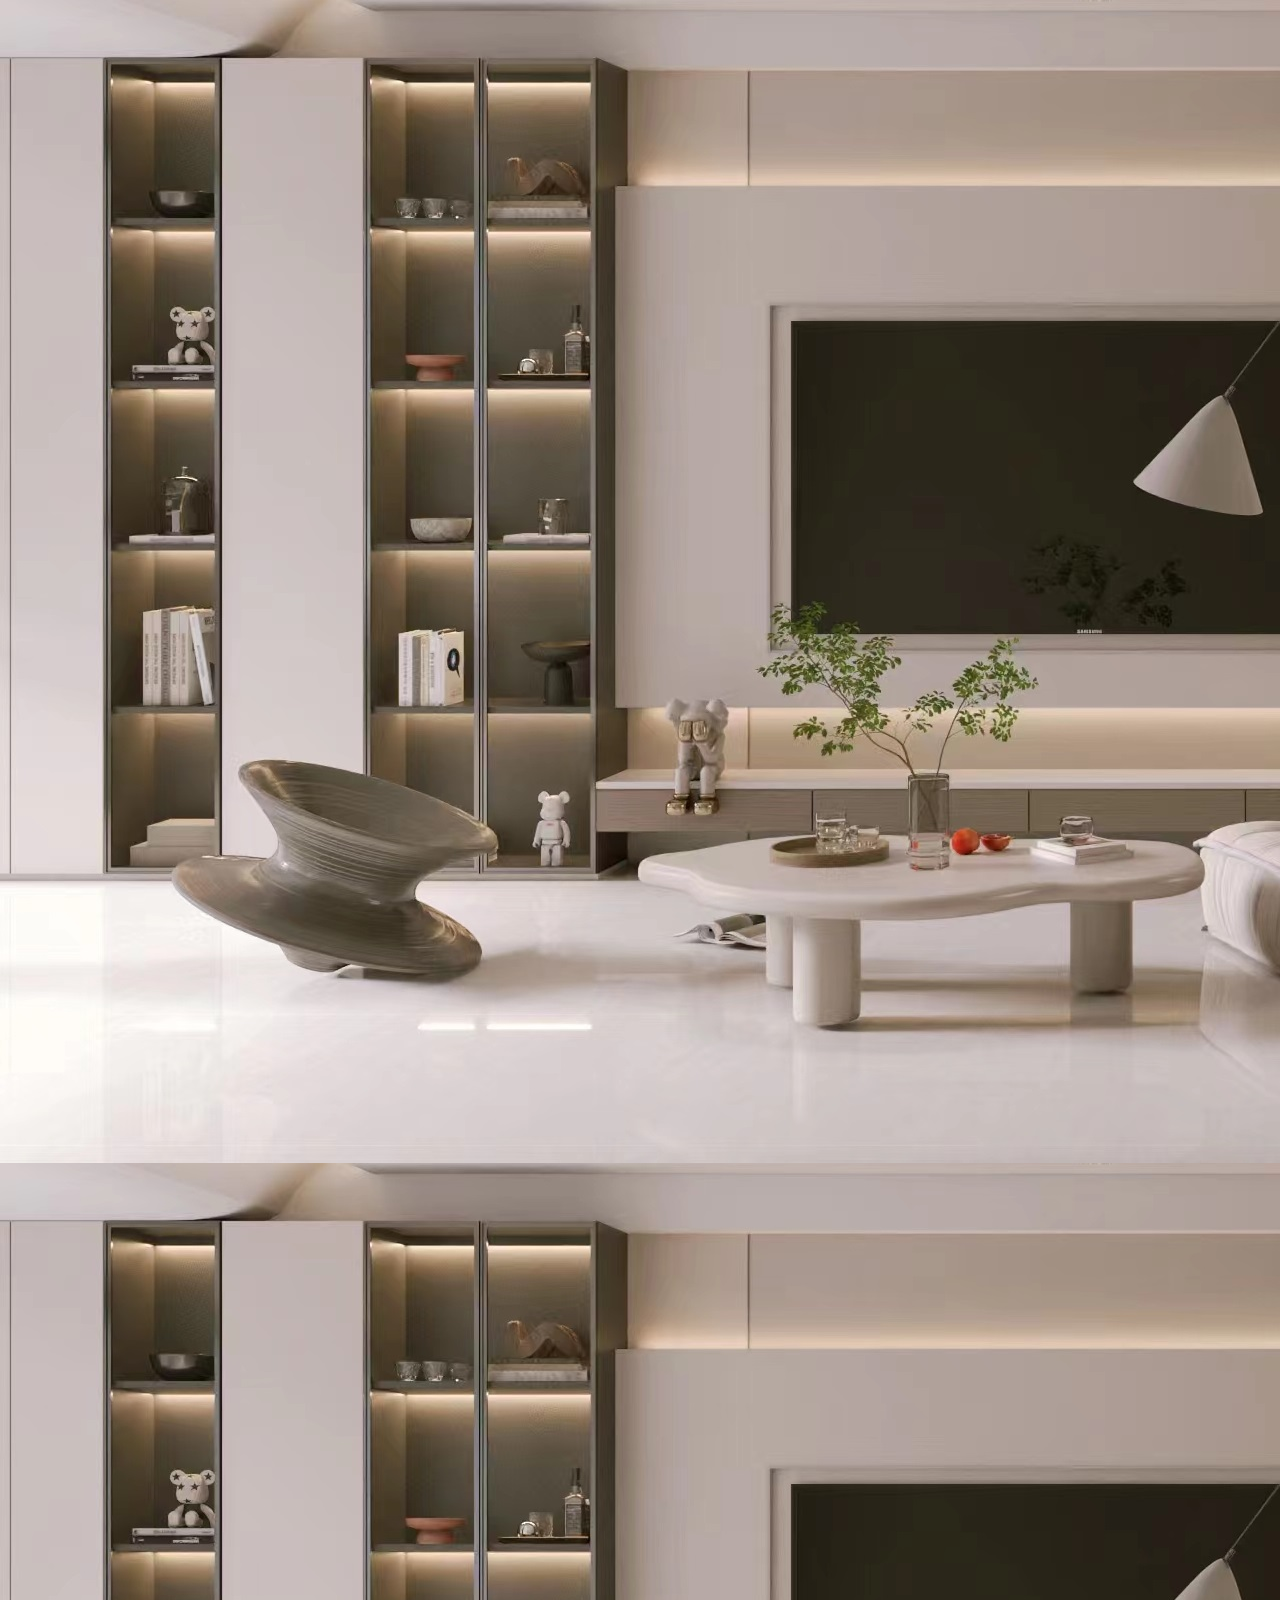
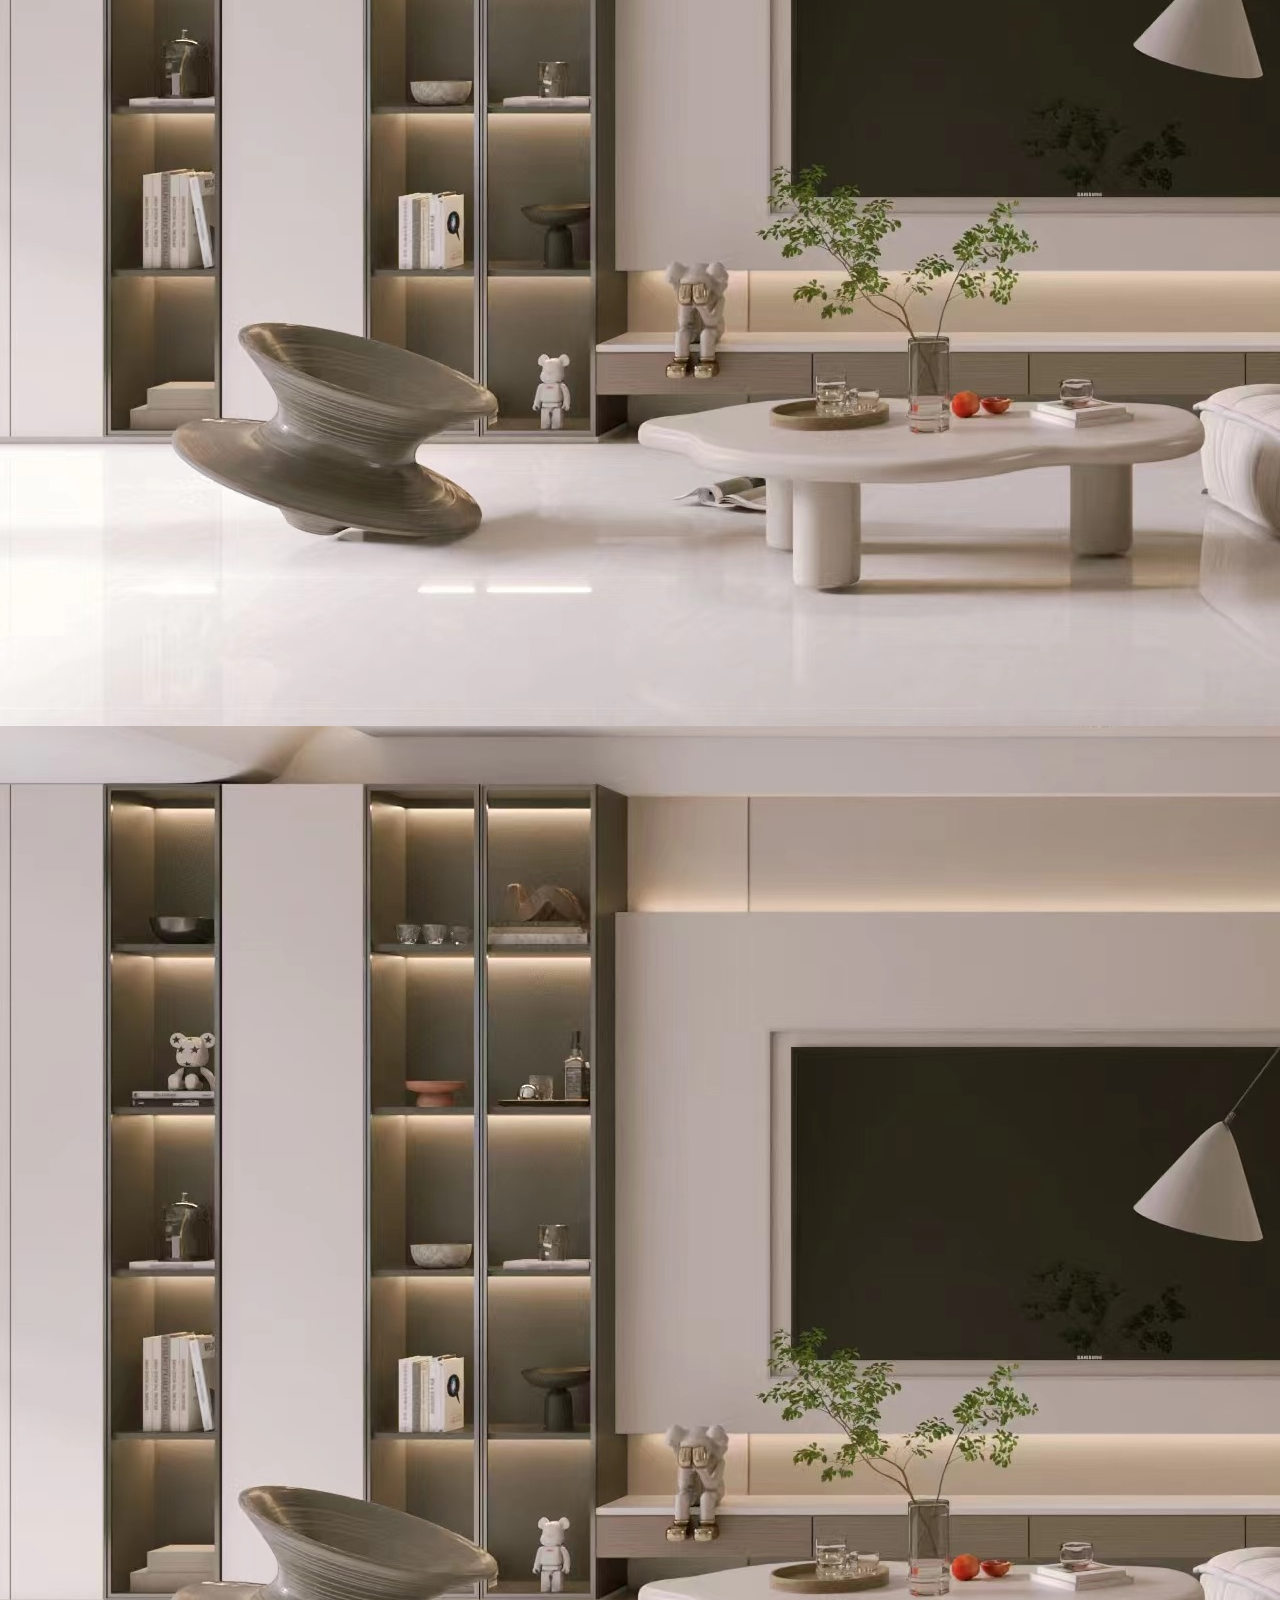
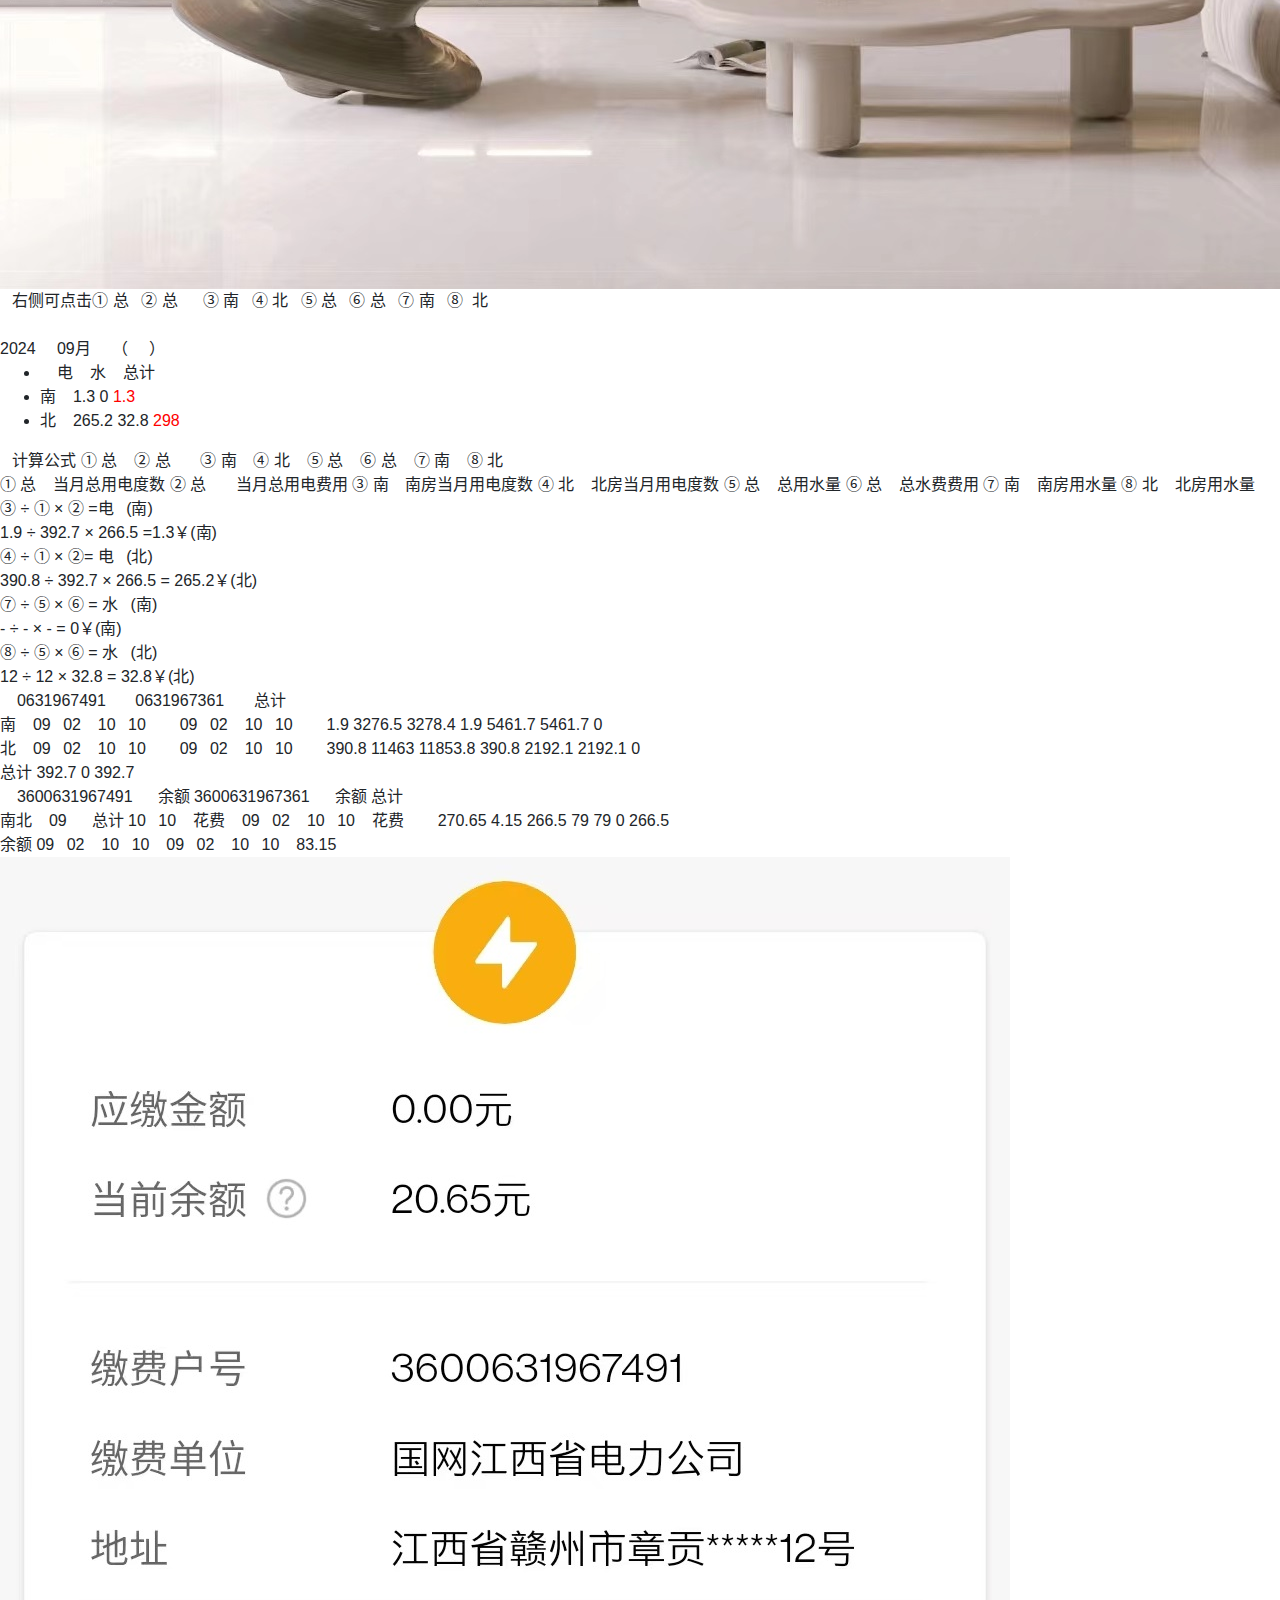
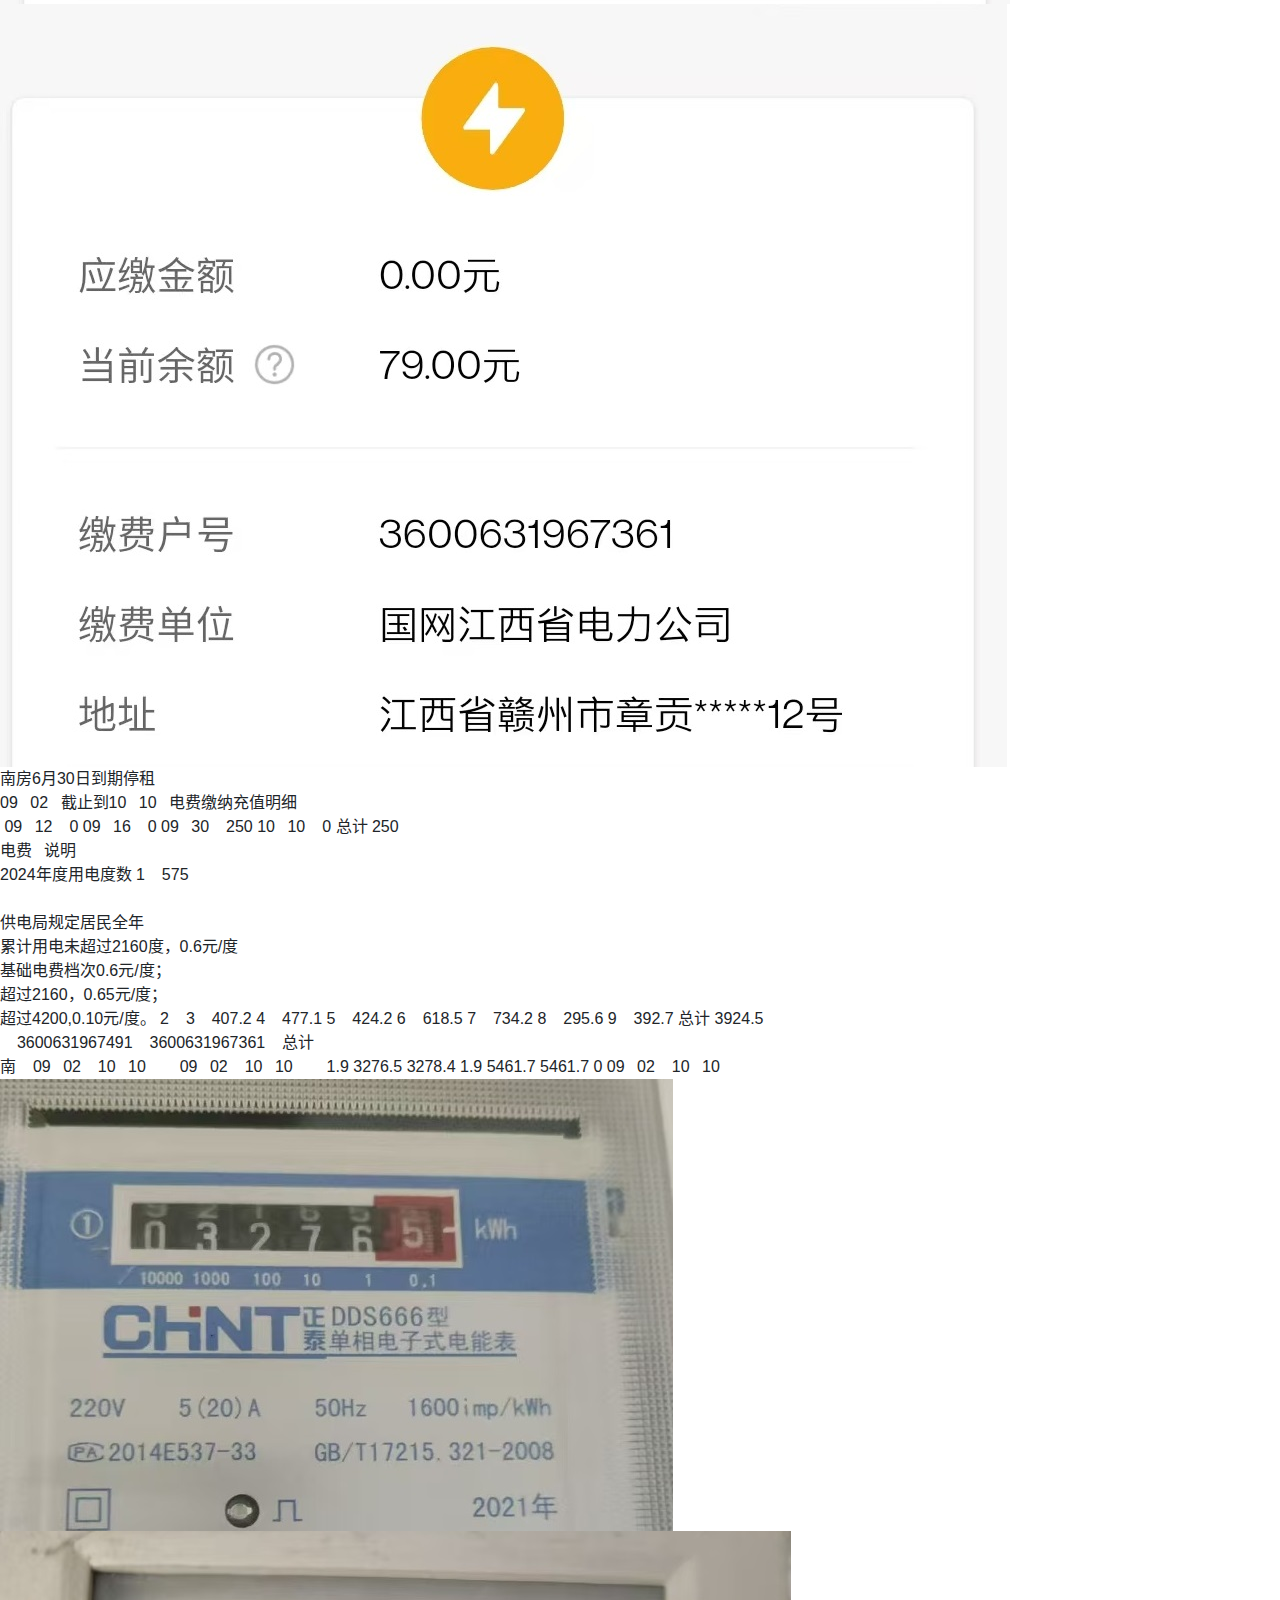
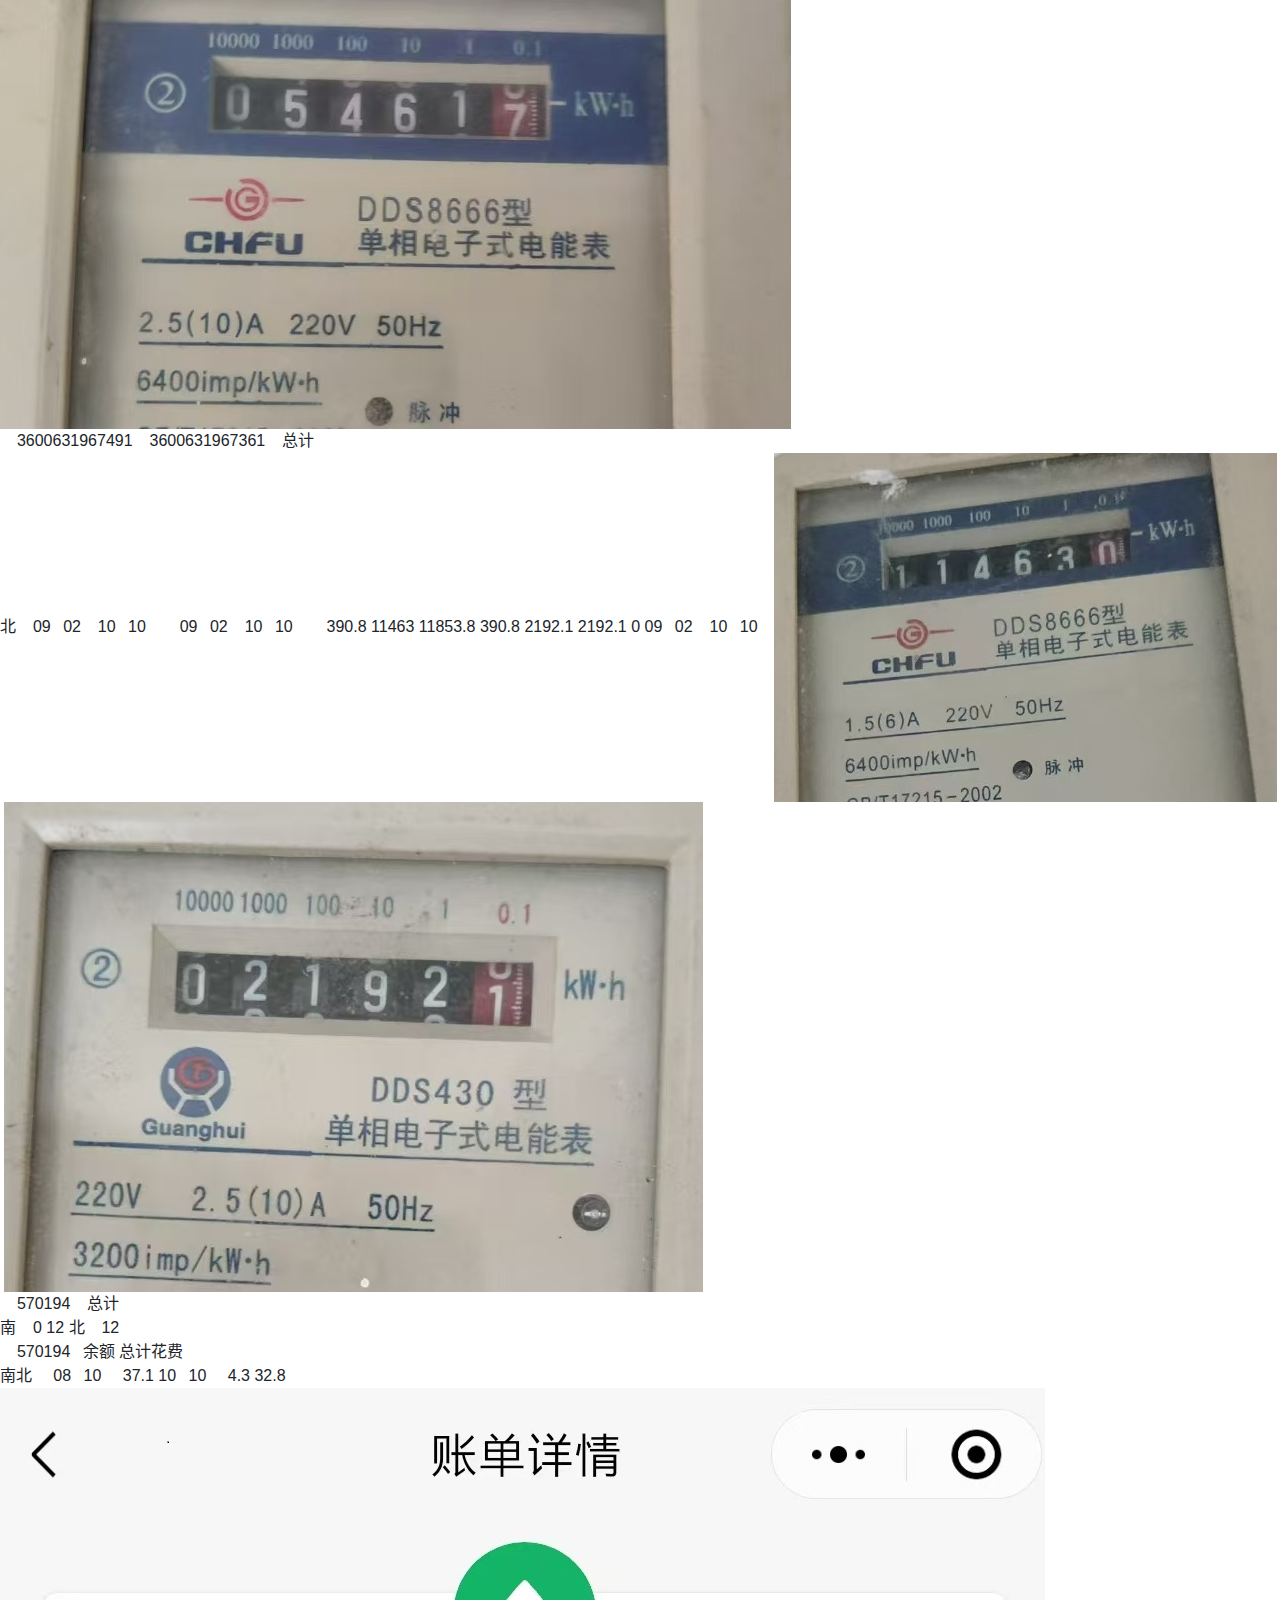
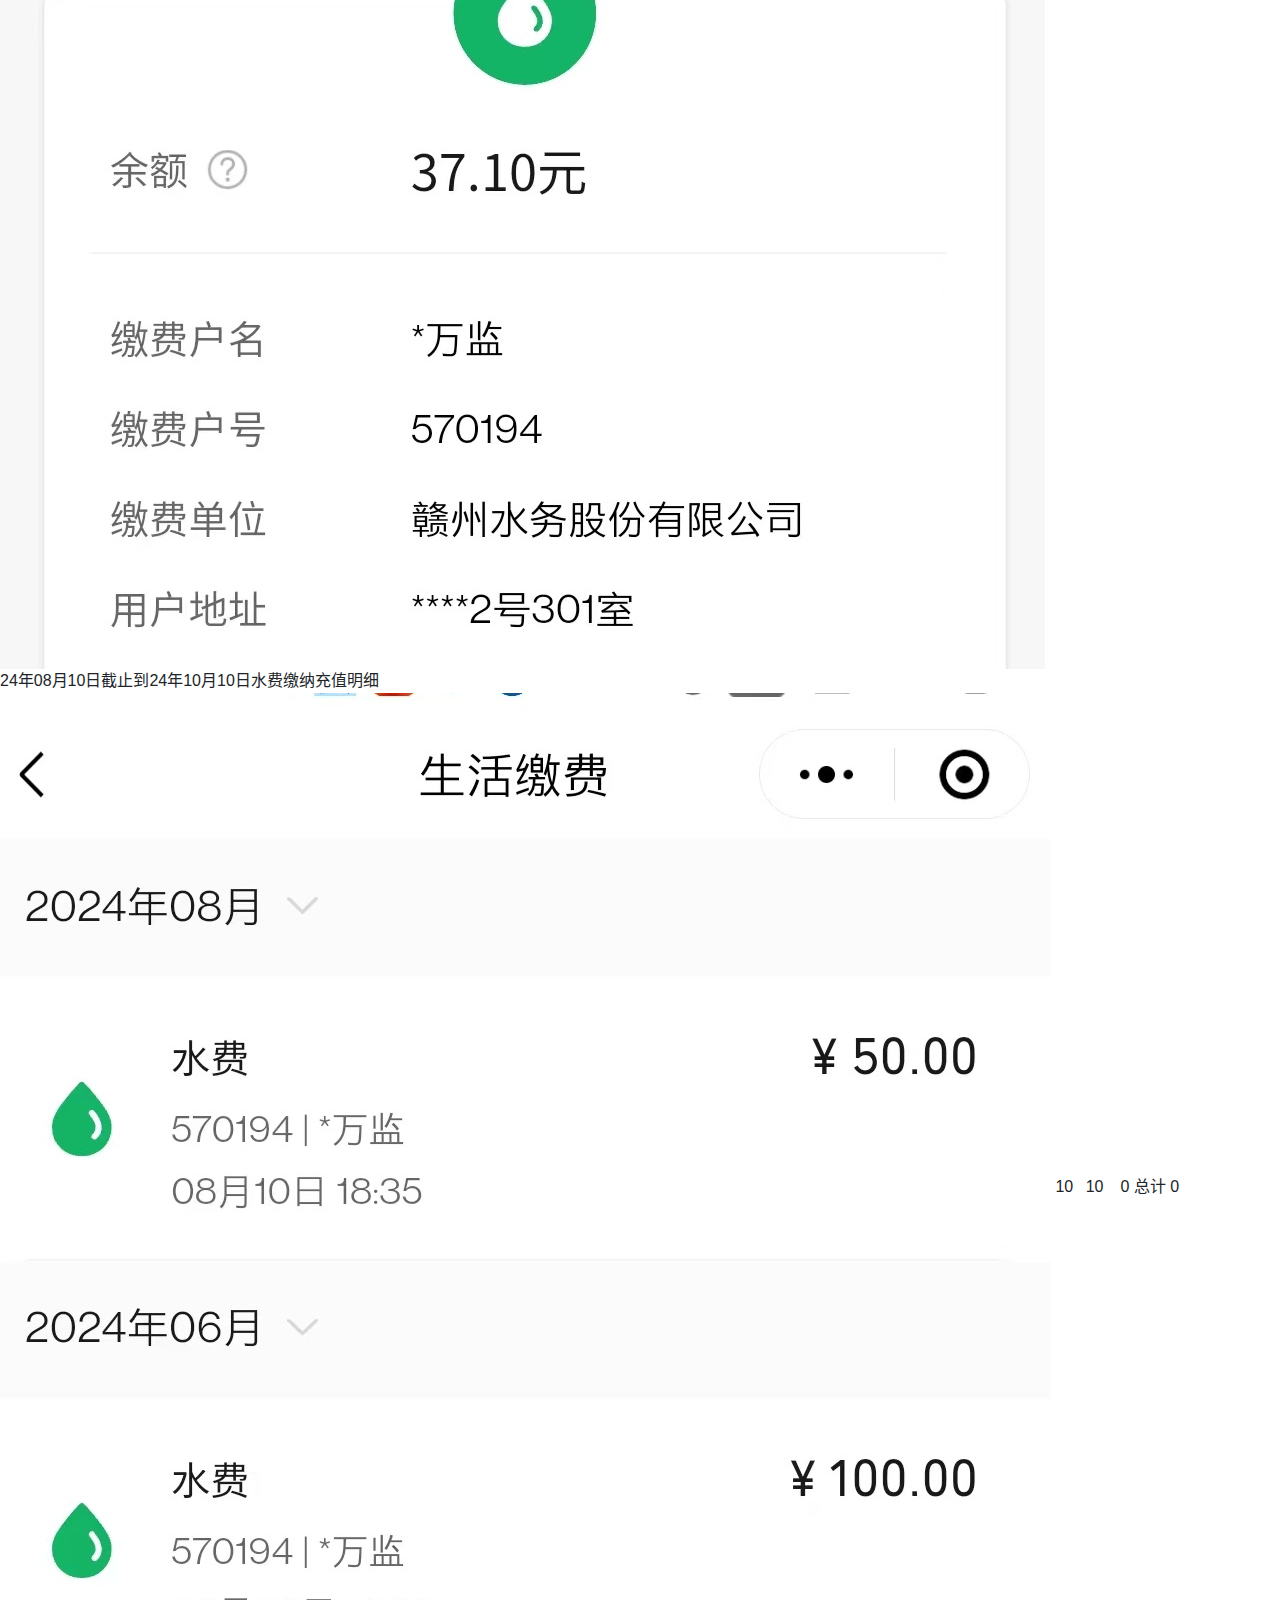
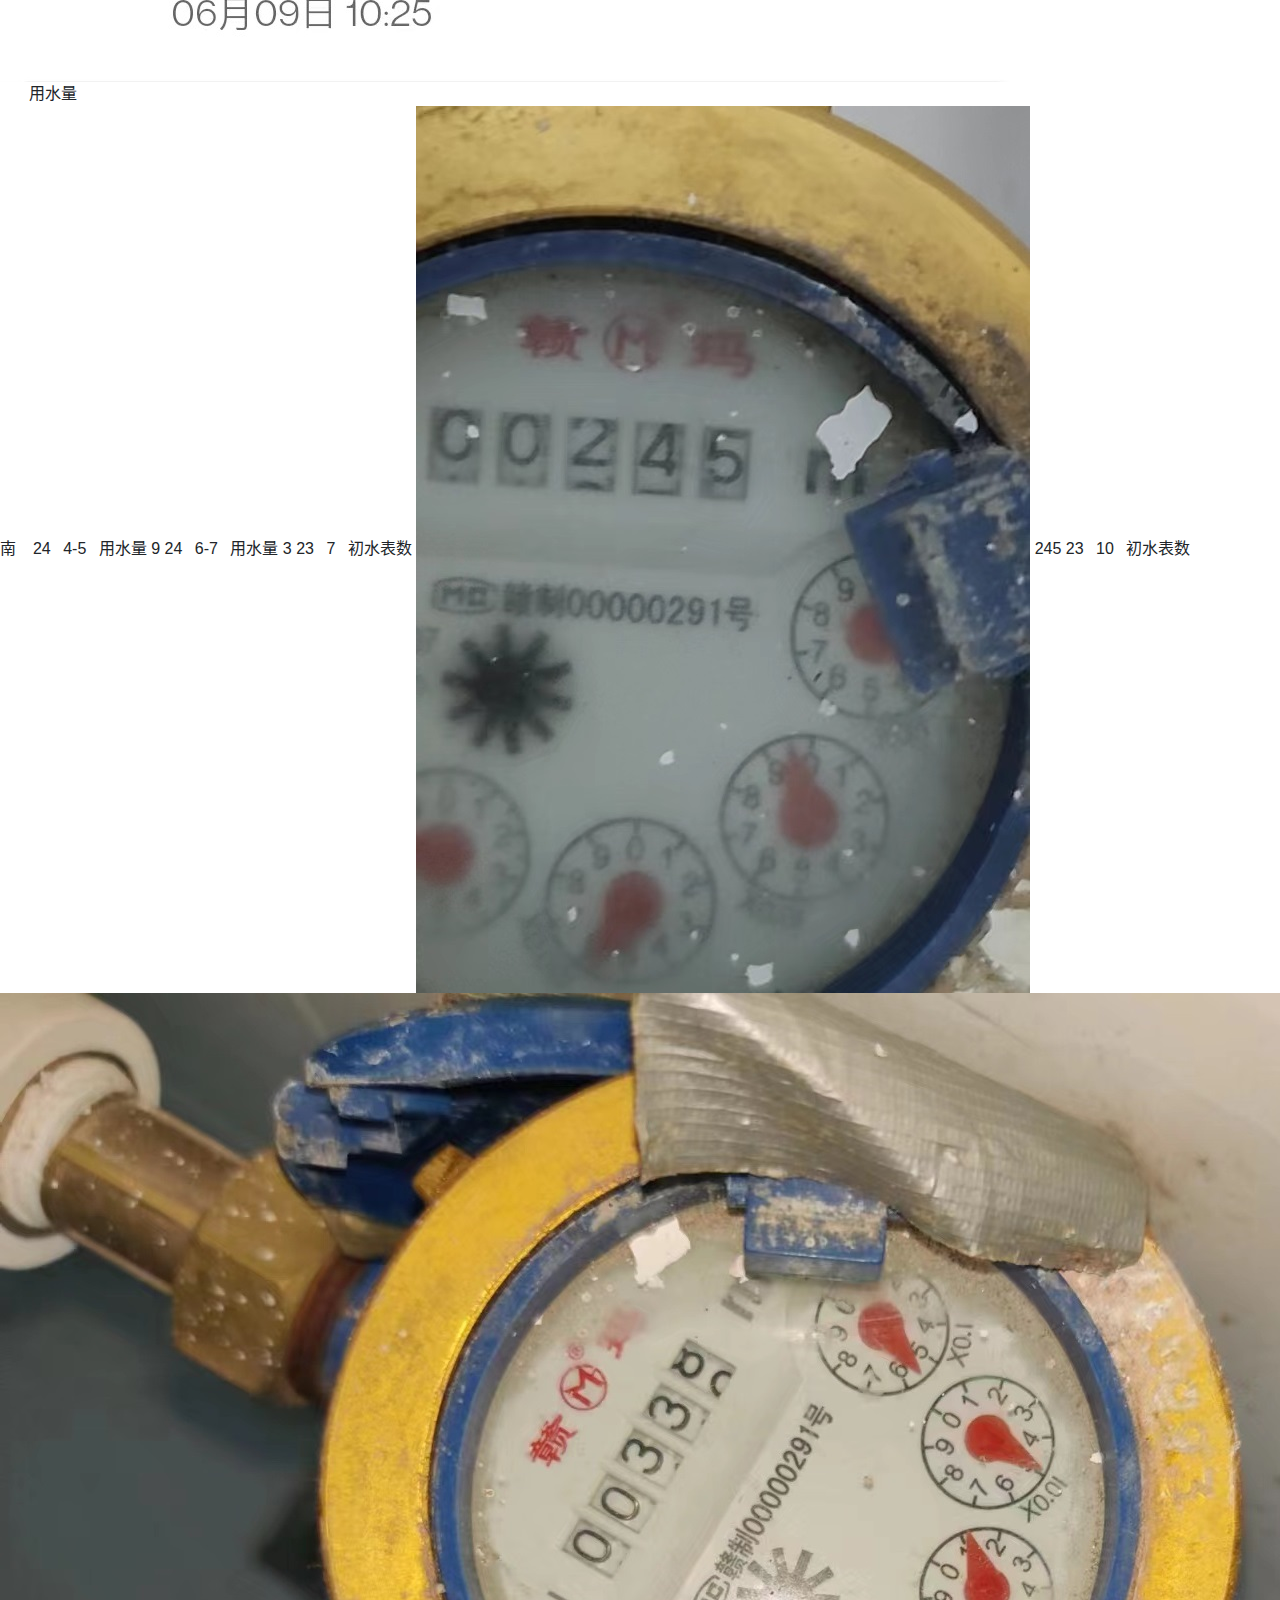
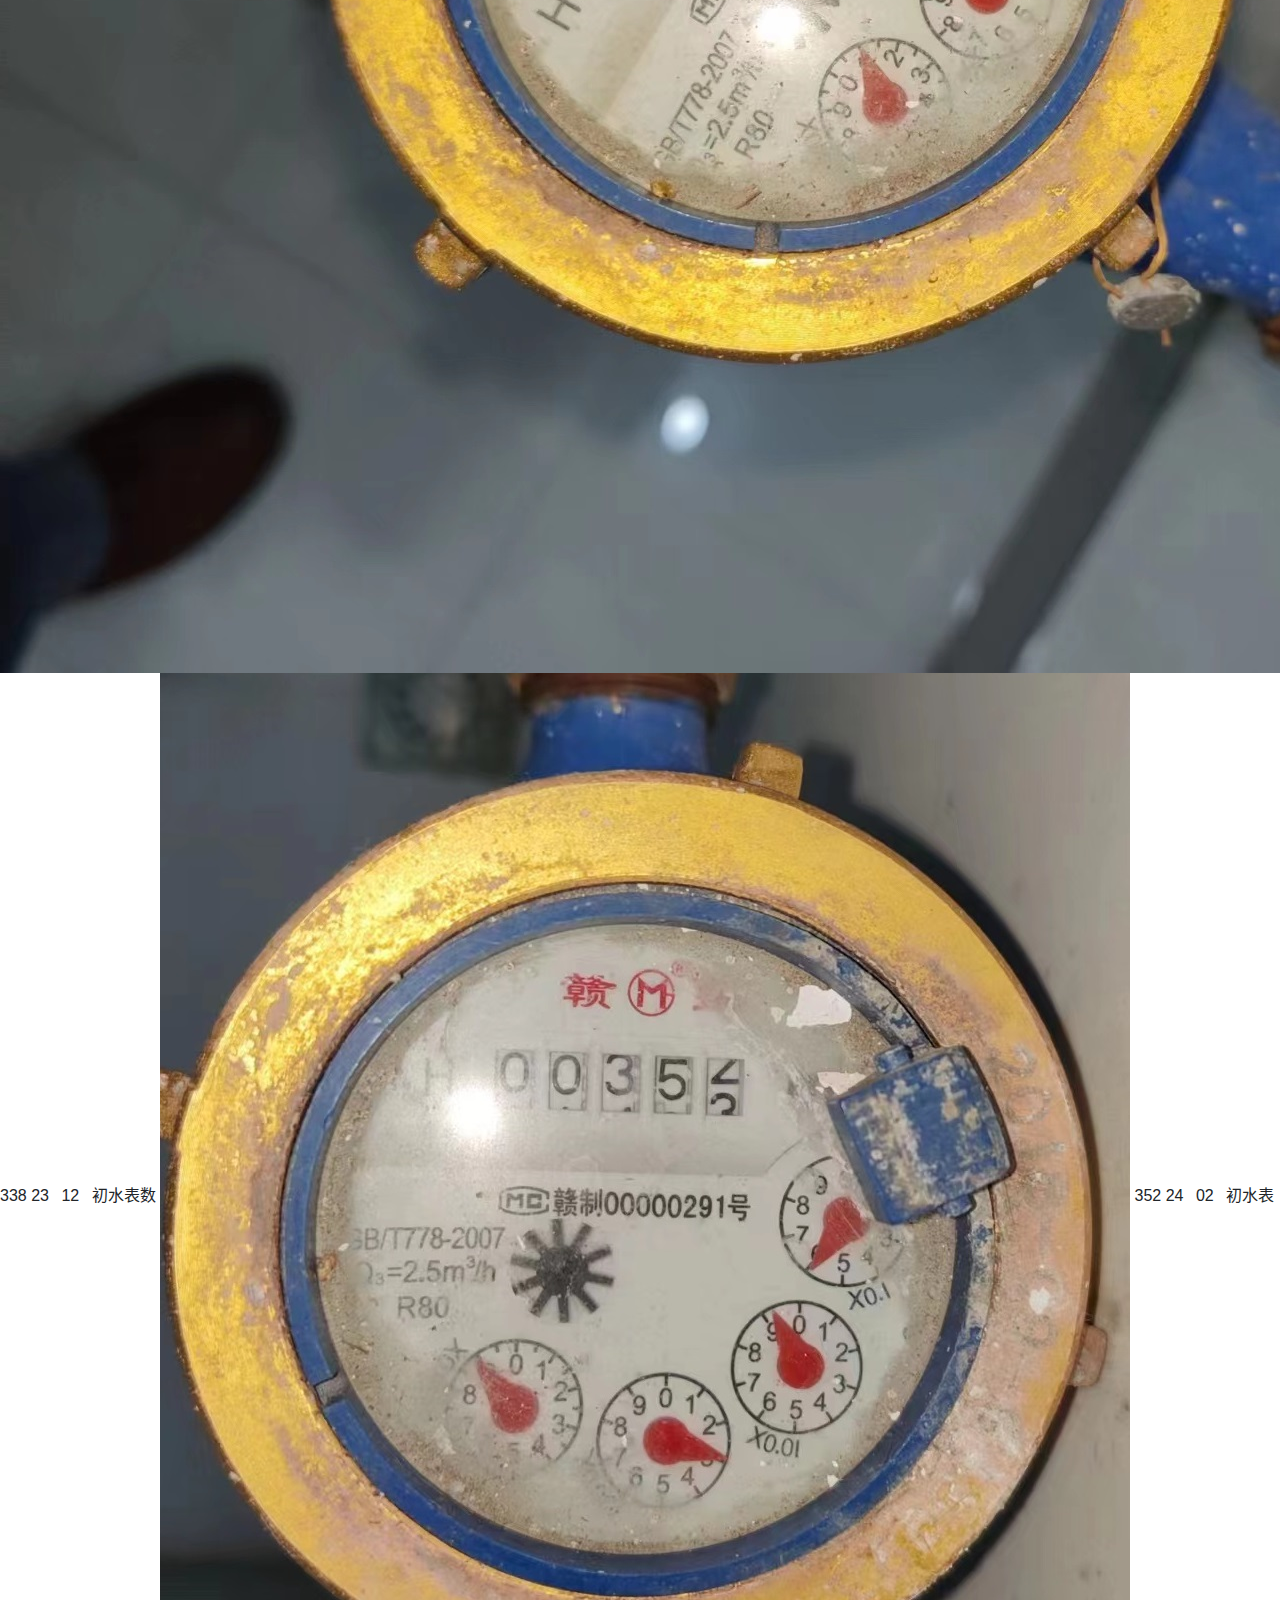
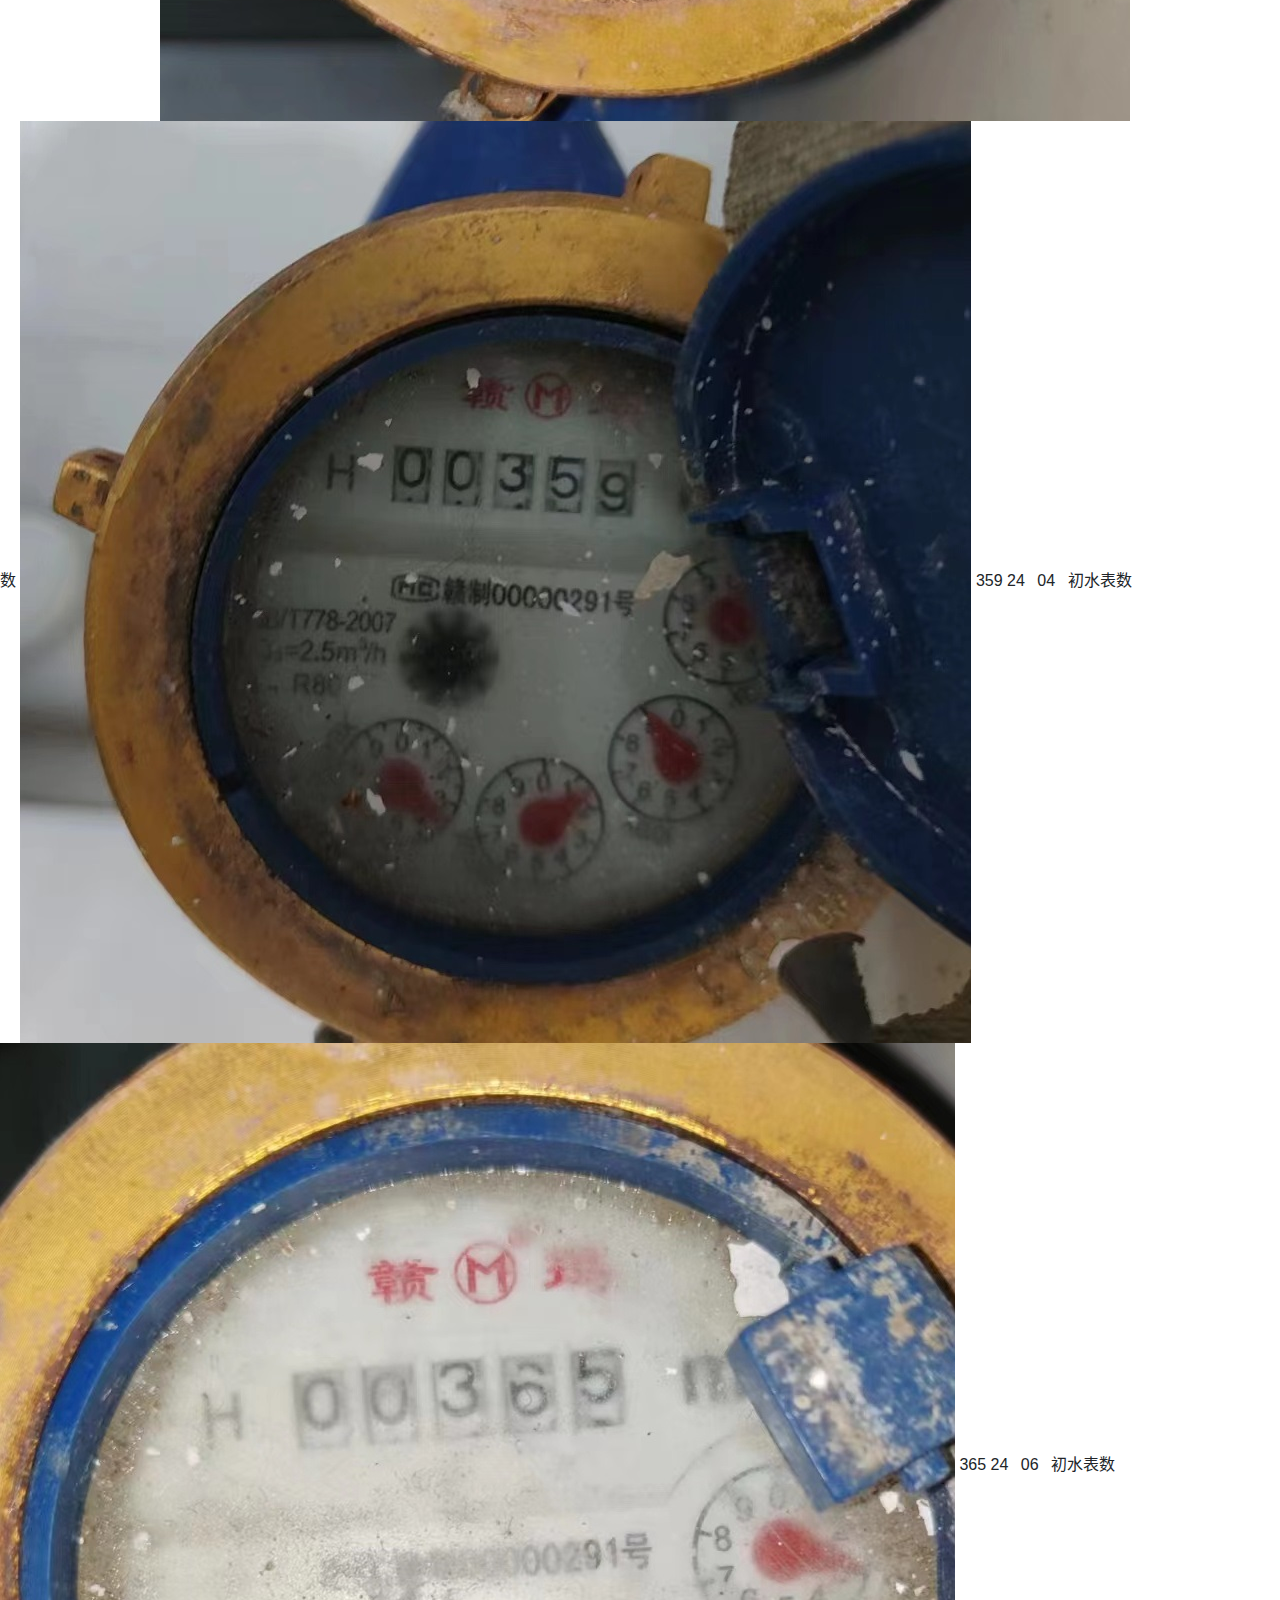
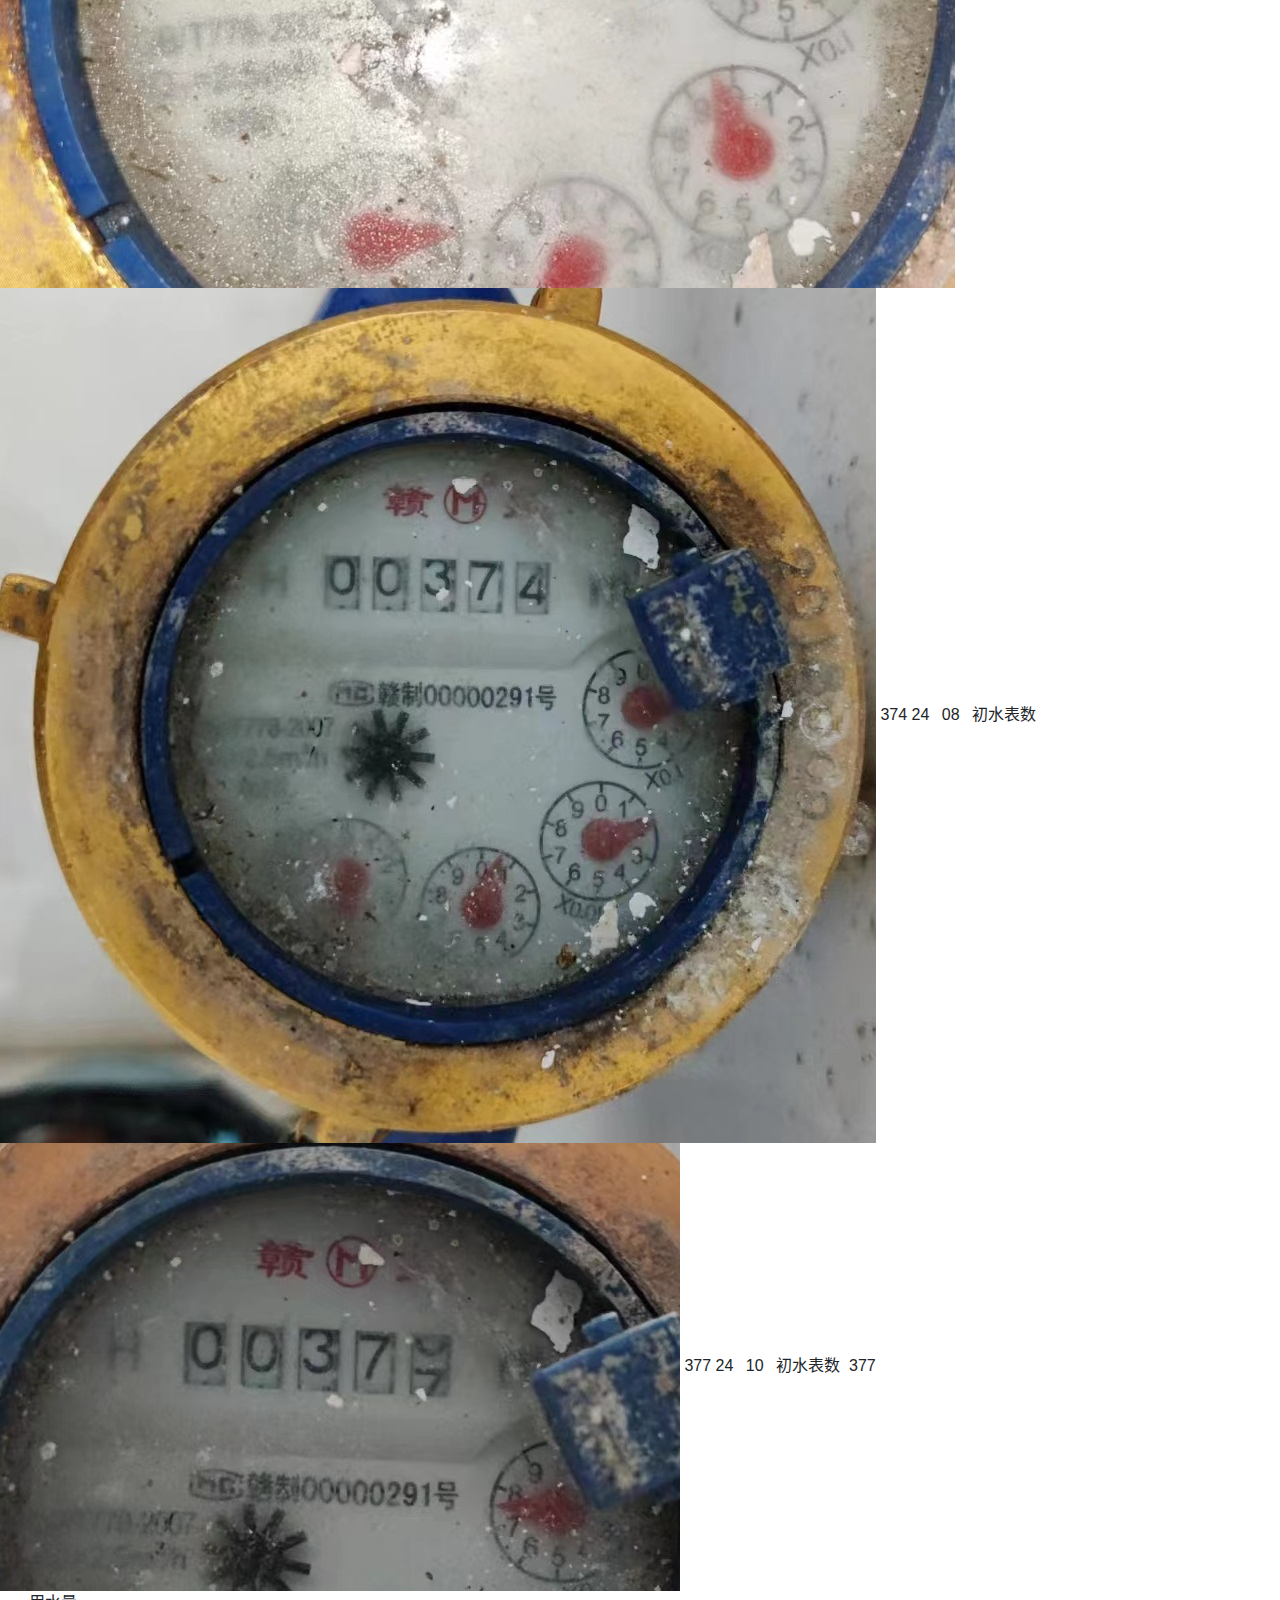
==== commit ce76ce8a: "Update index.html" ====
--- a/index.html
+++ b/index.html
@@ -8,25 +8,25 @@
 		
 		<!-- Bootstrap 的 CSS 文件 -->
 		<link rel="stylesheet" href="css/bootstrap.min.css">
-		 <link rel="stylesheet" href="css/240902.css">
+		 <link rel="stylesheet" href="css/241010.css">
 		 <link rel="stylesheet" href="css/frgz.css">
-		<title>24-8月电费</title>
+		<title>24-9月电费</title>
 		<script>
 			let password="";
 			let num = Math.floor(Math.random()*100);
 			let a = num;
 			password = prompt(`请输入密码：${num}`)
-			if(password!== "1866"){
+			if(password!== "0928"){
 				alert("密码不正确");
 				window.opener = null;
 				window.close();
 			}
 		</script>
-		
 	</head>
 	<body>
 		<div class="bg">
 			<div class="hnav">
+				<img src="./img/home04.jpg" alt="">
 				<img src="./img/home04.jpg" alt="">
 				<img src="./img/home04.jpg" alt="">
 			</div>
@@ -52,7 +52,7 @@
 					<div class="title-2">
 						<span>2024</span>
 						<i class="iconfont icon-Year"></i>
-						<span>08月</span>
+						<span>09月</span>
 						<i class="iconfont icon-yuefenxuanze"></i>
 						<span>（</span>
 						<i class="iconfont icon-dianfeiheshou"></i>
@@ -71,17 +71,17 @@
 					<li class="title1">
 						<div>
 							<span>南<i class="iconfont icon-fangjian"></i></span>
-							<span>0.57</span>
-							<span>-</span>
-							<span style="color: red;">0.57</span>
+							<span>1.3</span>
+							<span>0</span>
+							<span style="color: red;">1.3</span>
 						</div>
 					</li>
 					<li class="title1">
 						<div>
 							<span>北<i class="iconfont icon-fangjian"></i></span>
-							<span>186.63</span>
-							<span>-</span>
-							<span style="color: red;">186.63</span>
+							<span>265.2</span>
+							<span>32.8</span>
+							<span style="color: red;">298</span>
 						</div>
 					</li>
 				</ul>
@@ -124,19 +124,19 @@
 						<div class="right">
 							  <span class = "blue">③</span> ÷ <span class="red">①</span> × <span class="green">②</span> =电<i class="iconfont icon-dianfei"></i><span class="blue">(南)</span>
 							<br />
-							 <span class = "blue">0.9</span> ÷ <span class="red">295.6</span> × <span class="green">187.2</span> =0.57￥<span class="blue">(南)</span>
+							 <span class = "blue">1.9</span> ÷ <span class="red">392.7</span> × <span class="green">266.5</span> =1.3￥<span class="blue">(南)</span>
 							<br />
 							 <span class="orange">④</span> ÷ <span class="red">①</span> × <span class="green">②</span>= 电<i class="iconfont icon-dianfei"></i><span class="orange">(北)</span>
 							<br />
-							 <span class="orange">294.7</span> ÷ <span class="red">295.6</span> × <span class="green">187.2</span> = 186.63￥<span class="orange">(北)</span>
+							 <span class="orange">390.8</span> ÷ <span class="red">392.7</span> × <span class="green">266.5</span> = 265.2￥<span class="orange">(北)</span>
 							<br />
 							    <span class="blue">⑦</span> ÷ <span class="red">⑤</span> × <span class="green">⑥</span> = 水<i class="iconfont icon-shuifeimingxi"></i><span class="blue">(南)</span>
 							<br />
-								<span class="blue">-</span> ÷ <span class="red">-</span> × <span class="green">-</span> = -￥<span class="blue">(南)</span>
+								<span class="blue">-</span> ÷ <span class="red">-</span> × <span class="green">-</span> = 0￥<span class="blue">(南)</span>
 							<br />
 								<span class="orange">⑧ </span> ÷ <span class="red">⑤</span>  × <span class="green">⑥</span> = 水<i class="iconfont icon-shuifeimingxi"></i><span class="orange">(北)</span>
 							<br />
-								<span class="orange">-</span> ÷ <span class="red">-</span> × <span class="green">-</span> = -￥<span class="orange">(北)</span>
+								<span class="orange">12</span> ÷ <span class="red">12</span> × <span class="green">32.8</span> = 32.8￥<span class="orange">(北)</span>
 						</div>
 						
 					</div>
@@ -151,41 +151,41 @@
 						</div>
 						<div class='nf'>
 							<span>南<i class="iconfont icon-fangjian"></i></span>
-							<span>08<i class="iconfont icon-yuefenxuanze"></i>10<i class="iconfont icon-daily"></i> </span>
-							<span>09<i class="iconfont icon-yuefenxuanze"></i>02<i class="iconfont icon-daily"></i> </span>
-							<span><i class="iconfont icon-dianbiao"></i></span>
-							<span>08<i class="iconfont icon-yuefenxuanze"></i>10<i class="iconfont icon-daily"></i> </span>
-							<span>9<i class="iconfont icon-yuefenxuanze"></i>02<i class="iconfont icon-daily"></i> </span>
-							<span><i class="iconfont icon-dianbiao"></i></span>
-							<span>0.9</span>
-							<span>3275.6</span>
+							<span>09<i class="iconfont icon-yuefenxuanze"></i>02<i class="iconfont icon-daily"></i> </span>
+							<span>10<i class="iconfont icon-yuefenxuanze"></i>10<i class="iconfont icon-daily"></i> </span>
+							<span><i class="iconfont icon-dianbiao"></i></span>
+							<span>09<i class="iconfont icon-yuefenxuanze"></i>02<i class="iconfont icon-daily"></i> </span>
+							<span>10<i class="iconfont icon-yuefenxuanze"></i>10<i class="iconfont icon-daily"></i> </span>
+							<span><i class="iconfont icon-dianbiao"></i></span>
+							<span>1.9</span>
 							<span>3276.5</span>
-							<span>0.9</span>
+							<span>3278.4</span>
+							<span>1.9</span>
 							<span>5461.7</span>
 							<span>5461.7</span>
 							<span>0</span>
 						</div>
 						<div class='nf'>
 							<span>北<i class="iconfont icon-fangjian"></i></span>
-							<span>08<i class="iconfont icon-yuefenxuanze"></i>10<i class="iconfont icon-daily"></i> </span>
-							<span>09<i class="iconfont icon-yuefenxuanze"></i>02<i class="iconfont icon-daily"></i> </span>
-							<span><i class="iconfont icon-dianbiao"></i></span>
-							<span>08<i class="iconfont icon-yuefenxuanze"></i>10<i class="iconfont icon-daily"></i> </span>
-							<span>09<i class="iconfont icon-yuefenxuanze"></i>02<i class="iconfont icon-daily"></i> </span>
-							<span><i class="iconfont icon-dianbiao"></i></span>
-							<span>294.7</span>
-							<span>11168.3</span>
+							<span>09<i class="iconfont icon-yuefenxuanze"></i>02<i class="iconfont icon-daily"></i> </span>
+							<span>10<i class="iconfont icon-yuefenxuanze"></i>10<i class="iconfont icon-daily"></i> </span>
+							<span><i class="iconfont icon-dianbiao"></i></span>
+							<span>09<i class="iconfont icon-yuefenxuanze"></i>02<i class="iconfont icon-daily"></i> </span>
+							<span>10<i class="iconfont icon-yuefenxuanze"></i>10<i class="iconfont icon-daily"></i> </span>
+							<span><i class="iconfont icon-dianbiao"></i></span>
+							<span>390.8</span>
 							<span>11463</span>
-							<span>294.7</span>
+							<span>11853.8</span>
+							<span>390.8</span>
 							<span>2192.1</span>
 							<span>2192.1</span>
 							<span>0</span>
 						</div>
 						<div class='title'>
 								<span>总计</span>
-								<span>295.6</span>
+								<span>392.7</span>
 								<span>0</span>
-								<span class="total">295.6</span>
+								<span class="total">392.7</span>
 						</div>
 					</div>
 				</div>
@@ -199,51 +199,51 @@
 						</div>
 						<div class='nf'>
 							<span>南北<i class="iconfont icon-fangjian"></i></span>
-							<span>08<i class="iconfont icon-yuefenxuanze"></i><i class="iconfont icon-chongshuidian"></i>总计</span>
-							<span>09<i class="iconfont icon-yuefenxuanze"></i>02<i class="iconfont icon-daily"></i> </span>
+							<span>09<i class="iconfont icon-yuefenxuanze"></i><i class="iconfont icon-chongshuidian"></i>总计</span>
+							<span>10<i class="iconfont icon-yuefenxuanze"></i>10<i class="iconfont icon-daily"></i> </span>
 							<span>花费<i class="iconfont icon-dianfeiheshou"></i></span>
-							<span>08<i class="iconfont icon-yuefenxuanze"></i>10<i class="iconfont icon-daily"></i> </span>
-							<span>09<i class="iconfont icon-yuefenxuanze"></i>02<i class="iconfont icon-daily"></i> </span>
+							<span>09<i class="iconfont icon-yuefenxuanze"></i>02<i class="iconfont icon-daily"></i> </span>
+							<span>10<i class="iconfont icon-yuefenxuanze"></i>10<i class="iconfont icon-daily"></i> </span>
 							<span>花费<i class="iconfont icon-dianfeiheshou"></i></span>
 							<span><i class="iconfont icon-dengji"></i></span>
-							<span>207.85</span>
-							<span>20.65</span>
-							<span>187.2</span>
+							<span>270.65</span>
+							<span>4.15</span>
+							<span>266.5</span>
 							<span>79</span>
 							<span>79</span>
 							<span>0</span>
-							<span class="total">187.2</span>
+							<span class="total">266.5</span>
 						</div>
 						<div class='pic'>
 							<span>余额</span>
-							<span>08<i class="iconfont icon-yuefenxuanze"></i>10<i class="iconfont icon-daily"></i> </span>
-							<span>09<i class="iconfont icon-yuefenxuanze"></i>02<i class="iconfont icon-daily"></i> </span>
-							<span>08<i class="iconfont icon-yuefenxuanze"></i>10<i class="iconfont icon-daily"></i> </span>
-							<span>09<i class="iconfont icon-yuefenxuanze"></i>02<i class="iconfont icon-daily"></i> </span>
-							<span>99.65<i class="iconfont icon-dianfeiheshou"></i></span>
-							<span><img src="img/240810D02.jpg" alt=""></span>
+							<span>09<i class="iconfont icon-yuefenxuanze"></i>02<i class="iconfont icon-daily"></i> </span>
+							<span>10<i class="iconfont icon-yuefenxuanze"></i>10<i class="iconfont icon-daily"></i> </span>
+							<span>09<i class="iconfont icon-yuefenxuanze"></i>02<i class="iconfont icon-daily"></i> </span>
+							<span>10<i class="iconfont icon-yuefenxuanze"></i>10<i class="iconfont icon-daily"></i> </span>
+							<span>83.15<i class="iconfont icon-dianfeiheshou"></i></span>
 							<span><img src="img/240902D02.jpg" alt=""></span>
-							<span><img src="img/240810D03.jpg" alt=""></span>
+							<span><img src="img/241010D02.jpg" alt=""></span>
 							<span><img src="img/240902D03.jpg" alt=""></span>
+							<span><img src="img/241010D03.jpg" alt=""></span>
 						</div>
 						<div class='title1'>
 							<span>南房6月30日到期停租</span>
 						</div>
 						<div class='title2'>
-							<span>08<i class="iconfont icon-yuefenxuanze"></i>11<i class="iconfont icon-daily"></i>截止到09<i class="iconfont icon-yuefenxuanze"></i>02<i class="iconfont icon-daily"></i>电费缴纳充值明细</span>
+							<span>09<i class="iconfont icon-yuefenxuanze"></i>02<i class="iconfont icon-daily"></i>截止到10<i class="iconfont icon-yuefenxuanze"></i>10<i class="iconfont icon-daily"></i>电费缴纳充值明细</span>
 						</div>
 						<div class='zcz'>
-							<span><img src="img/240902D01.jpg" alt=""></span>
-							<span>08<i class="iconfont icon-yuefenxuanze"></i>12<i class="iconfont icon-daily"></i></span>
-							<span>0</span>
-							<span>08<i class="iconfont icon-yuefenxuanze"></i>16<i class="iconfont icon-daily"></i></span>
-							<span>0</span>
-							<span>08<i class="iconfont icon-yuefenxuanze"></i>20<i class="iconfont icon-daily"></i></span>
-							<span>0</span>
-							<span>08<i class="iconfont icon-yuefenxuanze"></i>28<i class="iconfont icon-daily"></i></span>
-							<span>200</span>
+							<span><img src="img/241010D01.jpg" alt=""></span>
+							<span>09<i class="iconfont icon-yuefenxuanze"></i>12<i class="iconfont icon-daily"></i></span>
+							<span>0</span>
+							<span>09<i class="iconfont icon-yuefenxuanze"></i>16<i class="iconfont icon-daily"></i></span>
+							<span>0</span>
+							<span>09<i class="iconfont icon-yuefenxuanze"></i>30<i class="iconfont icon-daily"></i></span>
+							<span>250</span>
+							<span>10<i class="iconfont icon-yuefenxuanze"></i>10<i class="iconfont icon-daily"></i></span>
+							<span>0</span>
 							<span>总计</span>
-							<span>200</span>
+							<span>250</span>
 						</div>
 						<div class='title2'>
 							<span>电费<i class="iconfont icon-dengji"></i>说明</span>
@@ -266,9 +266,10 @@
 							<span>734.2</span>
 							<span>8<i class="iconfont icon-yuefenxuanze"></i></span>
 							<span>295.6</span>
+							<span>9<i class="iconfont icon-yuefenxuanze"></i></span>
+							<span>392.7</span>
 							<!-- <span>0</span> -->
-							<!-- 
-							
+							<!--
 							<span>5<i class="iconfont icon-yuefenxuanze"></i></span>
 							<span>0</span>
 							<span>6<i class="iconfont icon-yuefenxuanze"></i></span>
@@ -286,7 +287,7 @@
 							<span>12<i class="iconfont icon-yuefenxuanze"></i></span>
 							<span>0</span> -->
 							<span>总计</span>
-							<span>3531.8</span>
+							<span>3924.5</span>
 						</div>
 					</div>
 				</div>
@@ -300,25 +301,25 @@
 						</div>
 						<div class='nf'>
 							<span>南<i class="iconfont icon-fangjian"></i></span>
-							<span>08<i class="iconfont icon-yuefenxuanze"></i>10<i class="iconfont icon-daily"></i> </span>
-							<span>09<i class="iconfont icon-yuefenxuanze"></i>02<i class="iconfont icon-daily"></i> </span>
-							<span><i class="iconfont icon-dianbiao"></i></span>
-							<span>08<i class="iconfont icon-yuefenxuanze"></i>10<i class="iconfont icon-daily"></i> </span>
-							<span>09<i class="iconfont icon-yuefenxuanze"></i>02<i class="iconfont icon-daily"></i> </span>
-							<span><i class="iconfont icon-dianbiao"></i></span>
-							<span class="total">1.6</span>
-							<span>3275.6</span>
+							<span>09<i class="iconfont icon-yuefenxuanze"></i>02<i class="iconfont icon-daily"></i> </span>
+							<span>10<i class="iconfont icon-yuefenxuanze"></i>10<i class="iconfont icon-daily"></i> </span>
+							<span><i class="iconfont icon-dianbiao"></i></span>
+							<span>09<i class="iconfont icon-yuefenxuanze"></i>02<i class="iconfont icon-daily"></i> </span>
+							<span>10<i class="iconfont icon-yuefenxuanze"></i>10<i class="iconfont icon-daily"></i> </span>
+							<span><i class="iconfont icon-dianbiao"></i></span>
+							<span class="total">1.9</span>
 							<span>3276.5</span>
-							<span>0.9</span>
+							<span>3278.4</span>
+							<span>1.9</span>
 							<span>5461.7</span>
 							<span>5461.7</span>
 							<span>0</span>
-							<span>08<i class="iconfont icon-yuefenxuanze"></i>10<i class="iconfont icon-daily"></i> </span>
-							<span>09<i class="iconfont icon-yuefenxuanze"></i>02<i class="iconfont icon-daily"></i> </span>
-							<span><img src="img/240810ND01.jpg" alt=""></span>
+							<span>09<i class="iconfont icon-yuefenxuanze"></i>02<i class="iconfont icon-daily"></i> </span>
+							<span>10<i class="iconfont icon-yuefenxuanze"></i>10<i class="iconfont icon-daily"></i> </span>
 							<span><img src="img/240902ND01.jpg" alt=""></span>
-							<span><img src="img/240810ND02.jpg" alt=""></span>
+							<span><img src="img/241010ND01.jpg" alt=""></span>
 							<span><img src="img/240902ND02.jpg" alt=""></span>
+							<span><img src="img/241010ND02.jpg" alt=""></span>
 							
 						</div>
 						<!-- <div class='title1'>
@@ -337,25 +338,25 @@
 						</div>
 						<div class='nf'>
 							<span>北<i class="iconfont icon-fangjian"></i></span>
-							<span>08<i class="iconfont icon-yuefenxuanze"></i>10<i class="iconfont icon-daily"></i> </span>
-							<span>09<i class="iconfont icon-yuefenxuanze"></i>02<i class="iconfont icon-daily"></i> </span>
-							<span><i class="iconfont icon-dianbiao"></i></span>
-							<span>08<i class="iconfont icon-yuefenxuanze"></i>10<i class="iconfont icon-daily"></i> </span>
-							<span>09<i class="iconfont icon-yuefenxuanze"></i>02<i class="iconfont icon-daily"></i> </span>
-							<span><i class="iconfont icon-dianbiao"></i></span>
-							<span class="total">294.7</span>
-							<span>11168.3</span>
+							<span>09<i class="iconfont icon-yuefenxuanze"></i>02<i class="iconfont icon-daily"></i> </span>
+							<span>10<i class="iconfont icon-yuefenxuanze"></i>10<i class="iconfont icon-daily"></i> </span>
+							<span><i class="iconfont icon-dianbiao"></i></span>
+							<span>09<i class="iconfont icon-yuefenxuanze"></i>02<i class="iconfont icon-daily"></i> </span>
+							<span>10<i class="iconfont icon-yuefenxuanze"></i>10<i class="iconfont icon-daily"></i> </span>
+							<span><i class="iconfont icon-dianbiao"></i></span>
+							<span class="total">390.8</span>
 							<span>11463</span>
-							<span>294.7</span>
+							<span>11853.8</span>
+							<span>390.8</span>
 							<span>2192.1</span>
 							<span>2192.1</span>
 							<span>0</span>
-							<span>08<i class="iconfont icon-yuefenxuanze"></i>10<i class="iconfont icon-daily"></i> </span>
-							<span>09<i class="iconfont icon-yuefenxuanze"></i>02<i class="iconfont icon-daily"></i> </span>
-							<span><img src="img/240810BD01.jpg" alt=""></span>
+							<span>09<i class="iconfont icon-yuefenxuanze"></i>02<i class="iconfont icon-daily"></i> </span>
+							<span>10<i class="iconfont icon-yuefenxuanze"></i>10<i class="iconfont icon-daily"></i> </span>
 							<span><img src="img/240902BD01.jpg" alt=""></span>
-							<span><img src="img/240810BD02.jpg" alt=""></span>
+							<span><img src="img/241010BD01.jpg" alt=""></span>
 							<span><img src="img/240902BD02.jpg" alt=""></span>
+							<span><img src="img/241010BD02.jpg" alt=""></span>
 						</div>
 					</div>
 				</div>
@@ -369,10 +370,10 @@
 						</div>
 						<div class='nf'>
 							<span>南<i class="iconfont icon-fangjian"></i></span>
-							<span>-</span>
-							<span class="total">-</span>
+							<span>0</span>
+							<span class="total">12</span>
 							<span>北<i class="iconfont icon-fangjian"></i></span>
-							<span>-</span>
+							<span>12</span>
 						</div>
 					</div>
 				</div>
@@ -386,23 +387,23 @@
 						</div>
 						<div class='nf'>
 							<span>南北	<i class="iconfont icon-fangjian"></i></span>
-							<span>06<i class="iconfont icon-yuefenxuanze"></i>30 <i class="iconfont icon-daily"></i> </span>
-							<span>46.3</span>
 							<span>08<i class="iconfont icon-yuefenxuanze"></i>10 <i class="iconfont icon-daily"></i> </span>
 							<span>37.1</span>
-							<span class="total">59.2</span>
-							<span><img src="img/240609S02.jpg" alt=""></span>
+							<span>10<i class="iconfont icon-yuefenxuanze"></i>10 <i class="iconfont icon-daily"></i> </span>
+							<span>4.3</span>
+							<span class="total">32.8</span>
 							<span><img src="img/240810S02.jpg" alt=""></span>
+							<span><img src="img/241010S02.jpg" alt=""></span>
 						</div>
 						<div class='title1'>
-							<span>24年06月30日截止到24年08月10日水费缴纳充值明细</span>
+							<span>24年08月10日截止到24年10月10日水费缴纳充值明细</span>
 						</div>
 						<div class="pic">
 							<span><img src="img/240810S01.jpg" alt=""></span>
-							<span>08<i class="iconfont icon-yuefenxuanze"></i>10<i class="iconfont icon-daily"></i></span>
-							<span>50</span>
+							<span>10<i class="iconfont icon-yuefenxuanze"></i>10<i class="iconfont icon-daily"></i></span>
+							<span>0</span>
 							<span>总计</span>
-							<span>50</span>
+							<span>0</span>
 						</div>
 					</div>
 				</div>
@@ -440,6 +441,9 @@
 							<span>24<i class="iconfont icon-Year"></i>08<i class="iconfont icon-yuefenxuanze"></i>初水表数</span>
 							<span><img src="img/240630S01.jpg" alt=""></span>
 							<span>377</span>
+							<span>24<i class="iconfont icon-Year"></i>10<i class="iconfont icon-yuefenxuanze"></i>初水表数</span>
+							<span><img src="img/241010S01.jpg" alt=""></span>
+							<span>377</span>
 						</div>
 					</div>
 				</div>
@@ -452,8 +456,8 @@
 						</div>
 						<div class='nf'>
 							<span>北<i class="iconfont icon-fangjian"></i></span>
-							<span>24<i class="iconfont icon-Year"></i>6-7月<i class="iconfont icon-yuefenxuanze"></i>用水量</span>
-							<span class="total">20</span>
+							<span>24<i class="iconfont icon-Year"></i>8-9月<i class="iconfont icon-yuefenxuanze"></i>用水量</span>
+							<span class="total">12</span>
 						</div>
 					</div>
 				</div>
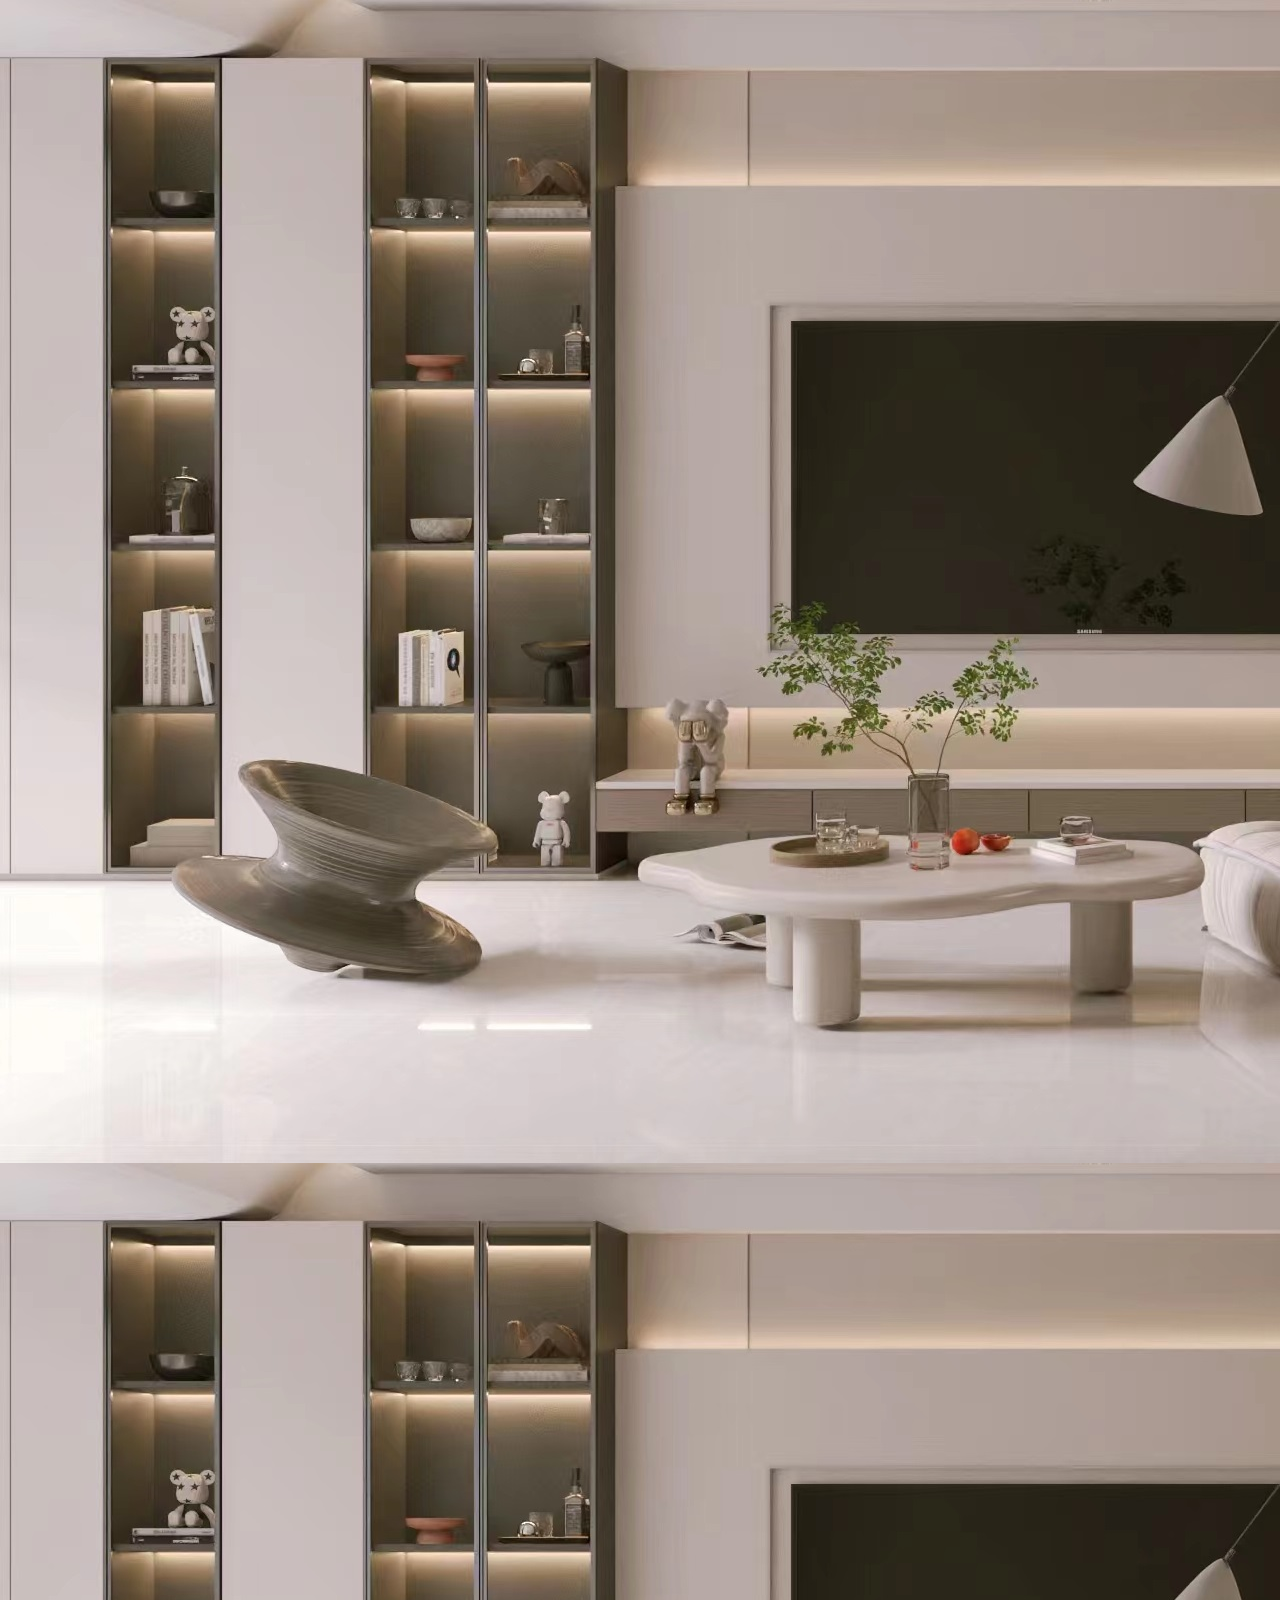
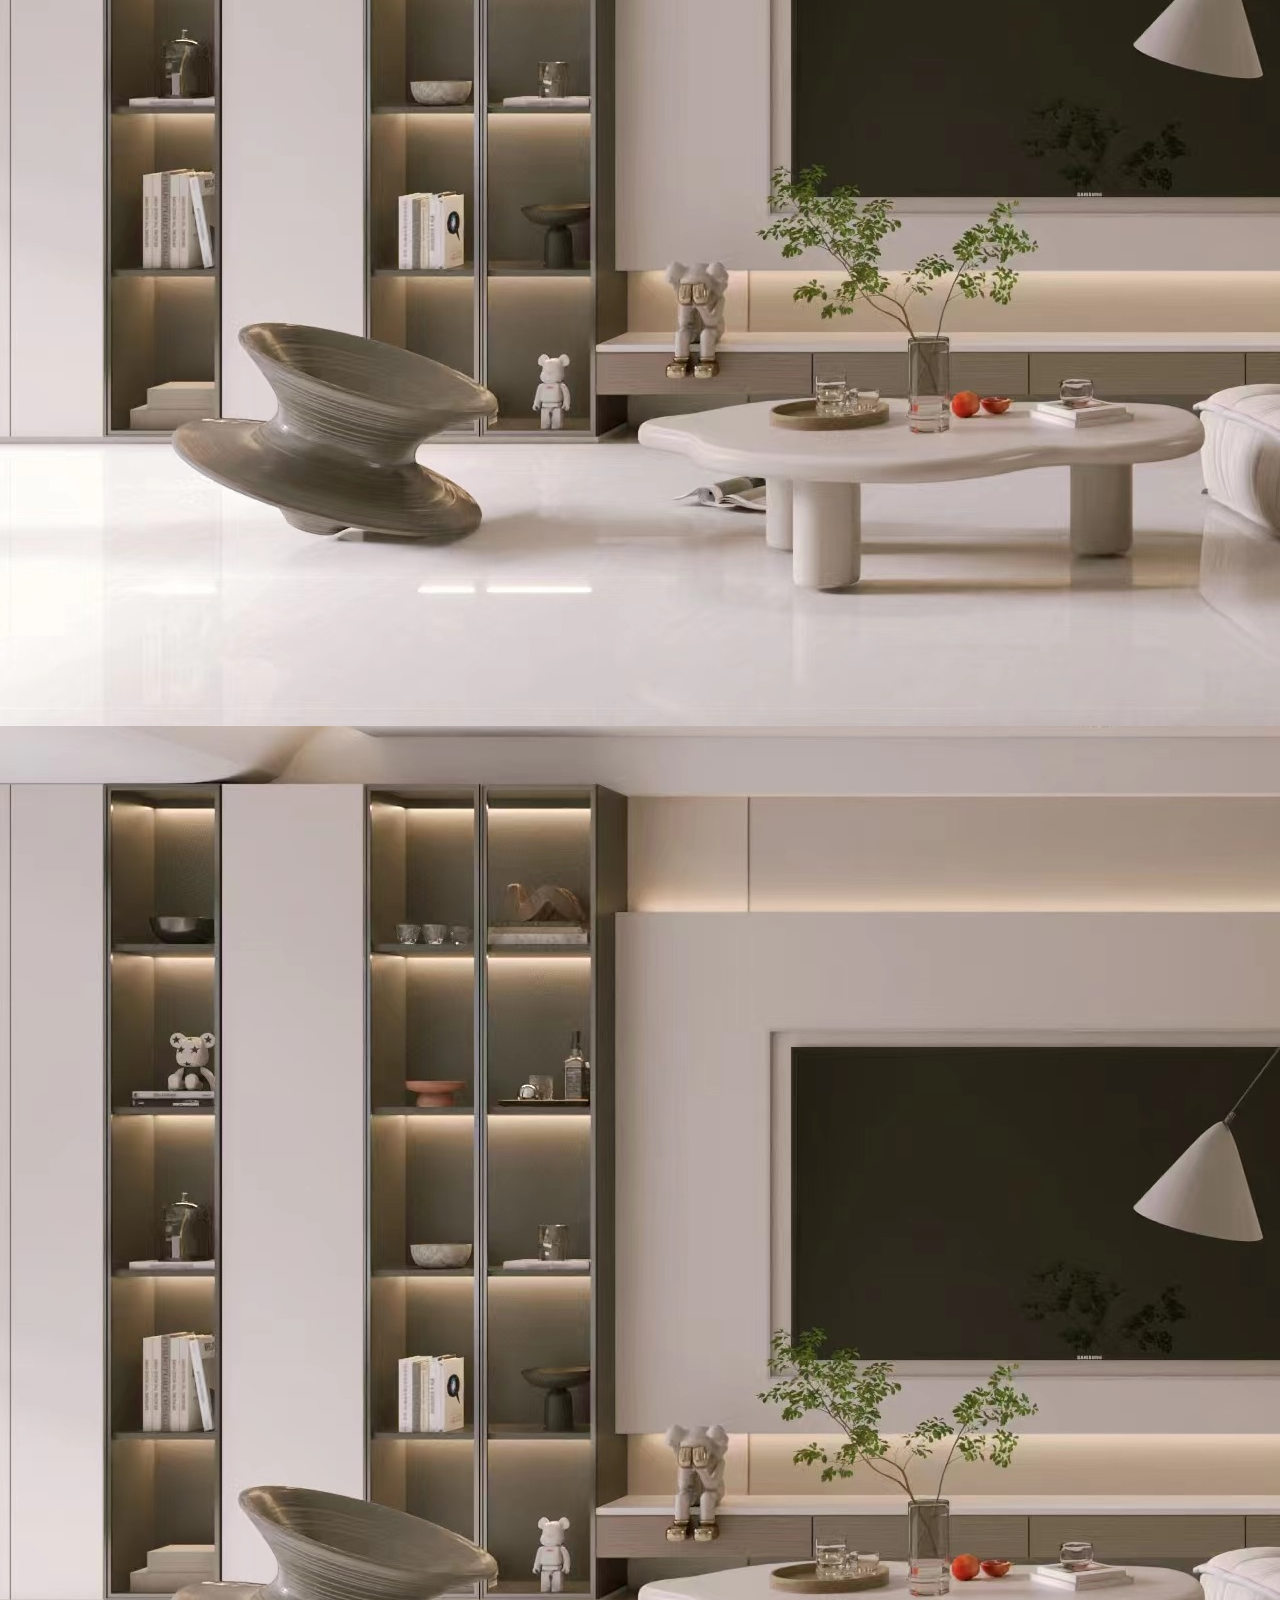
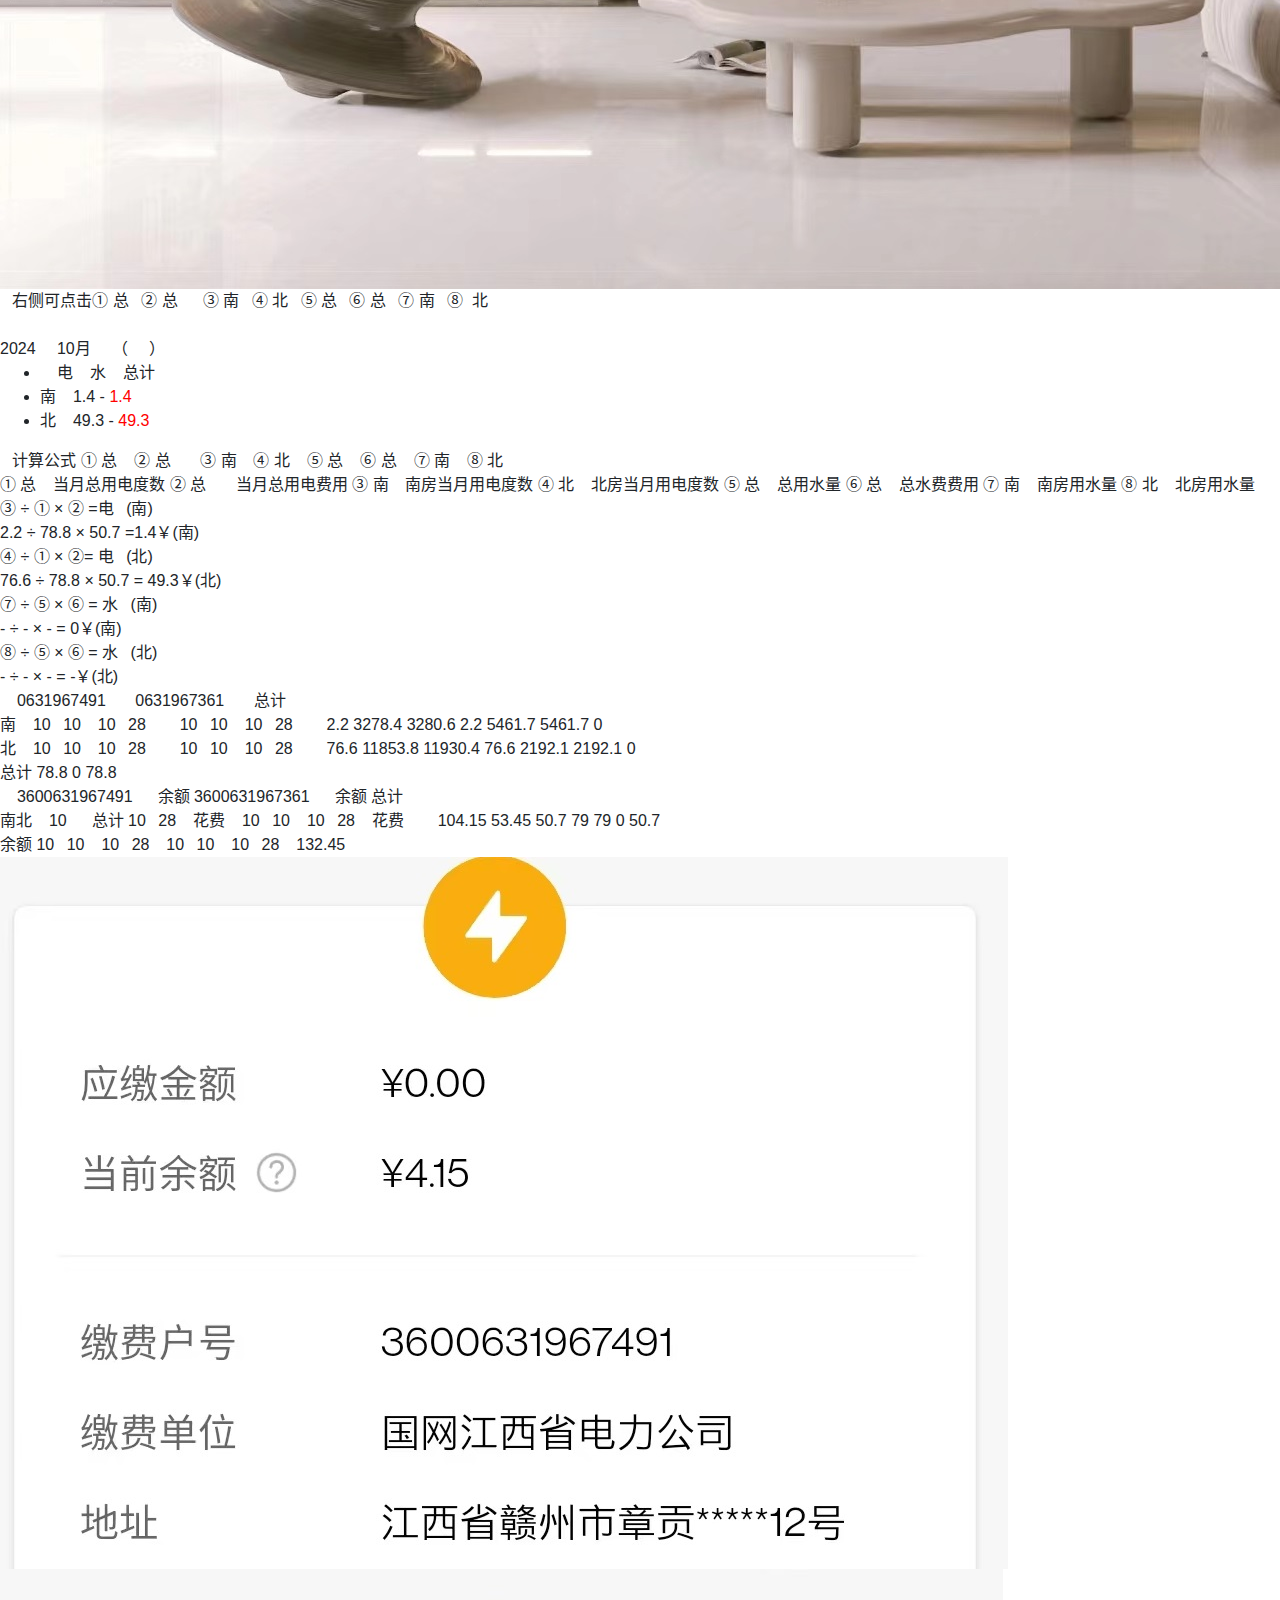
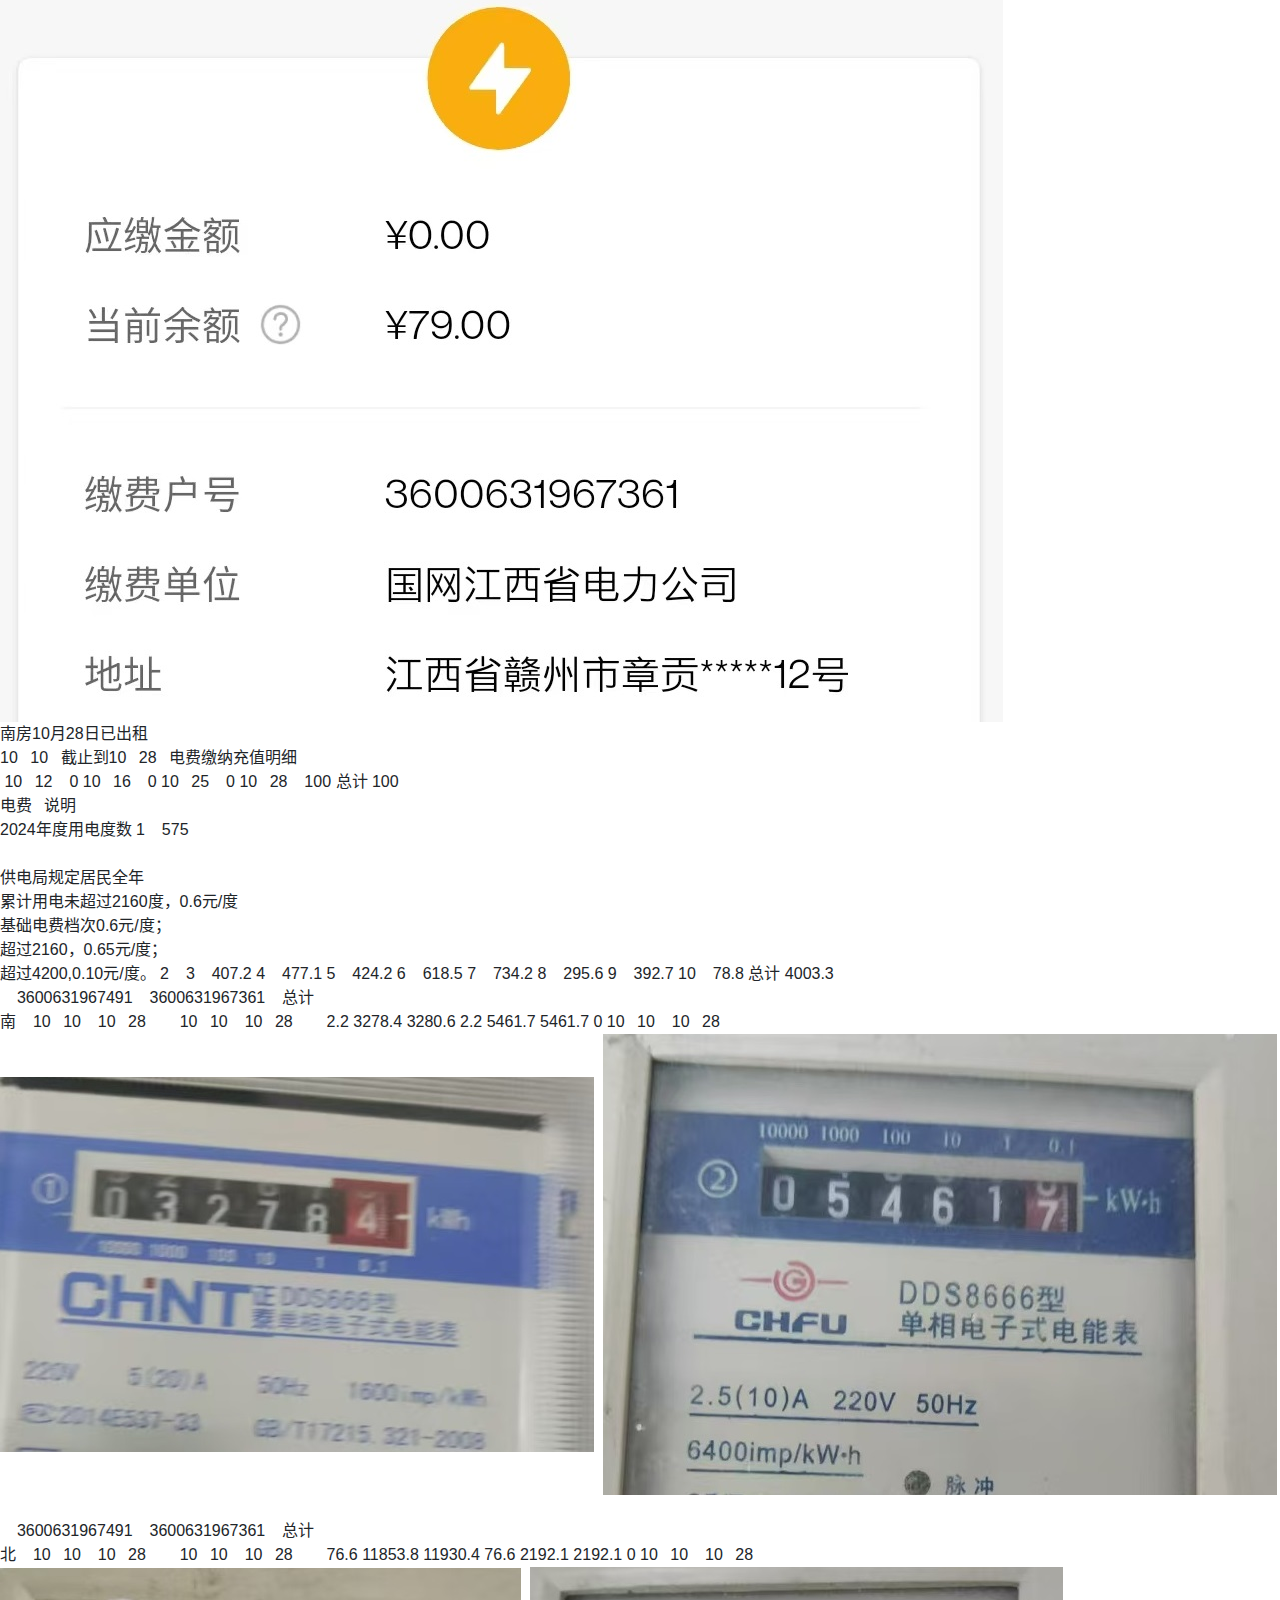
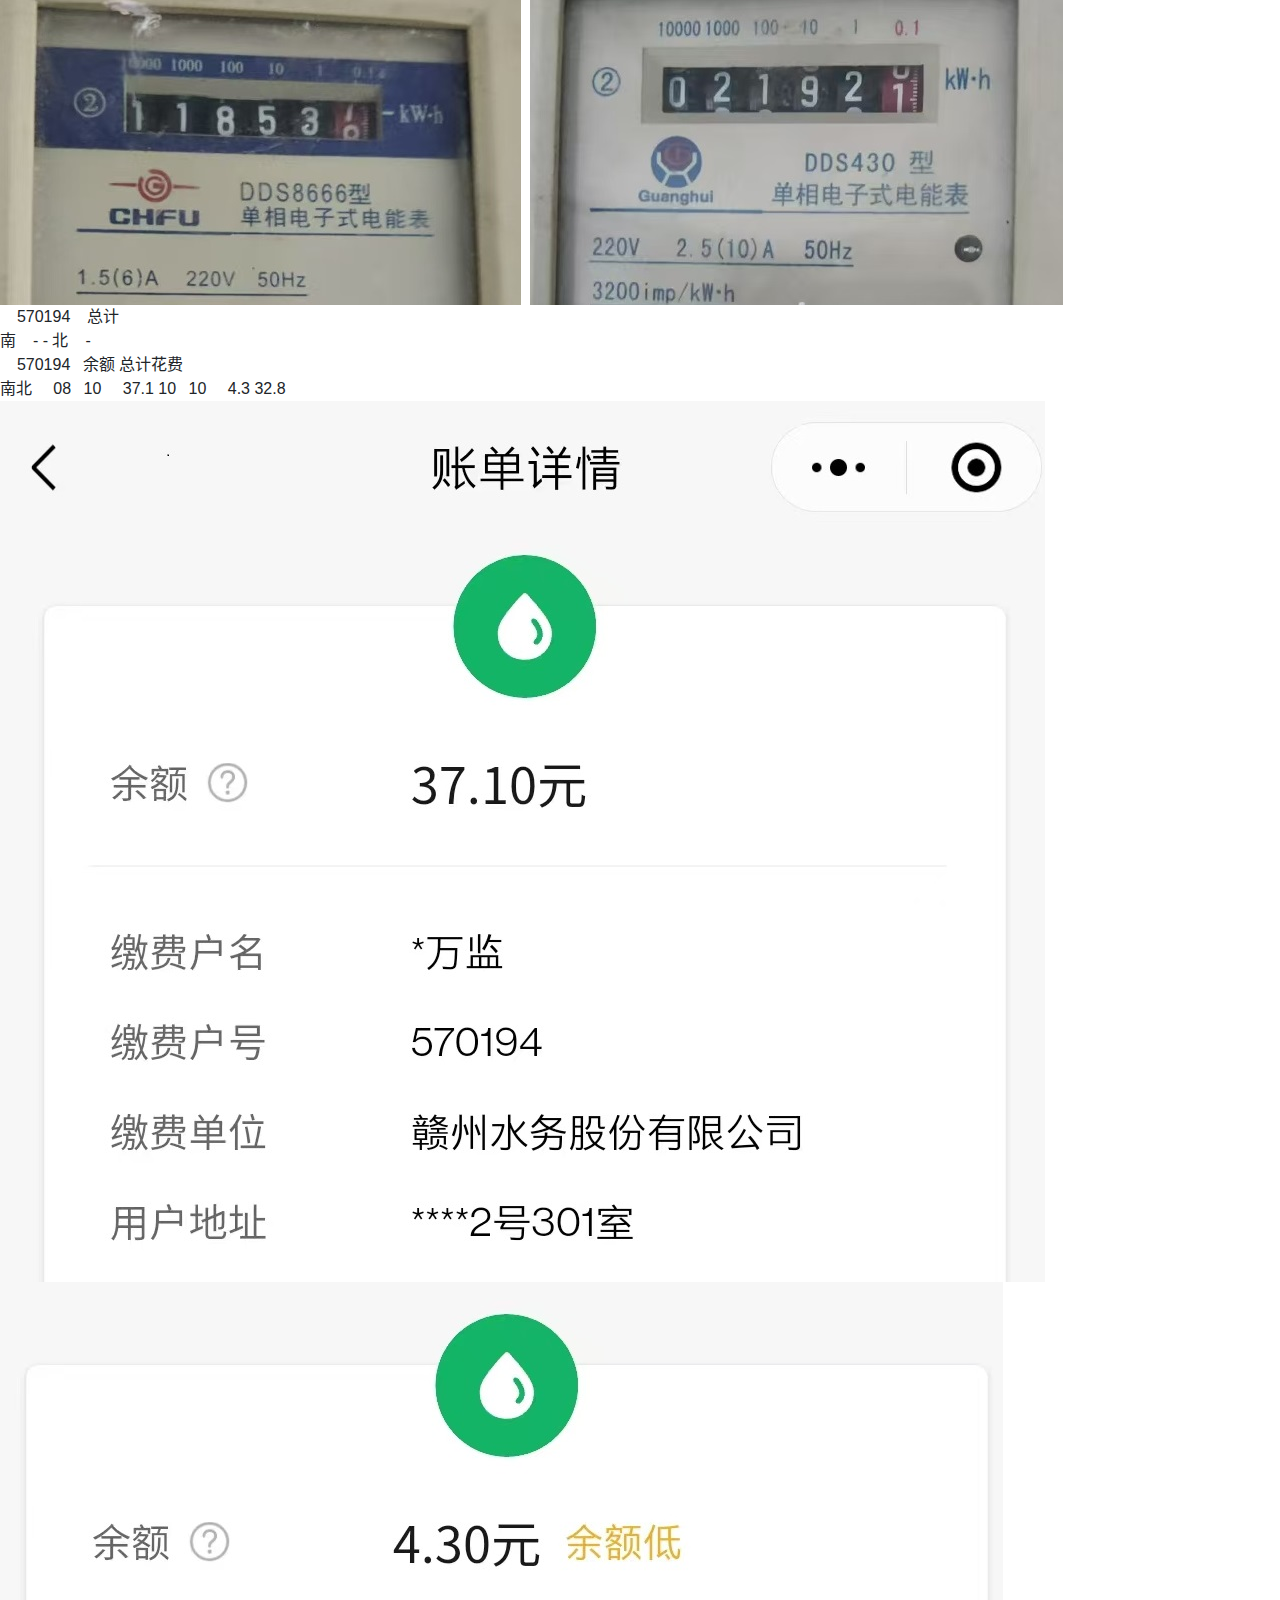
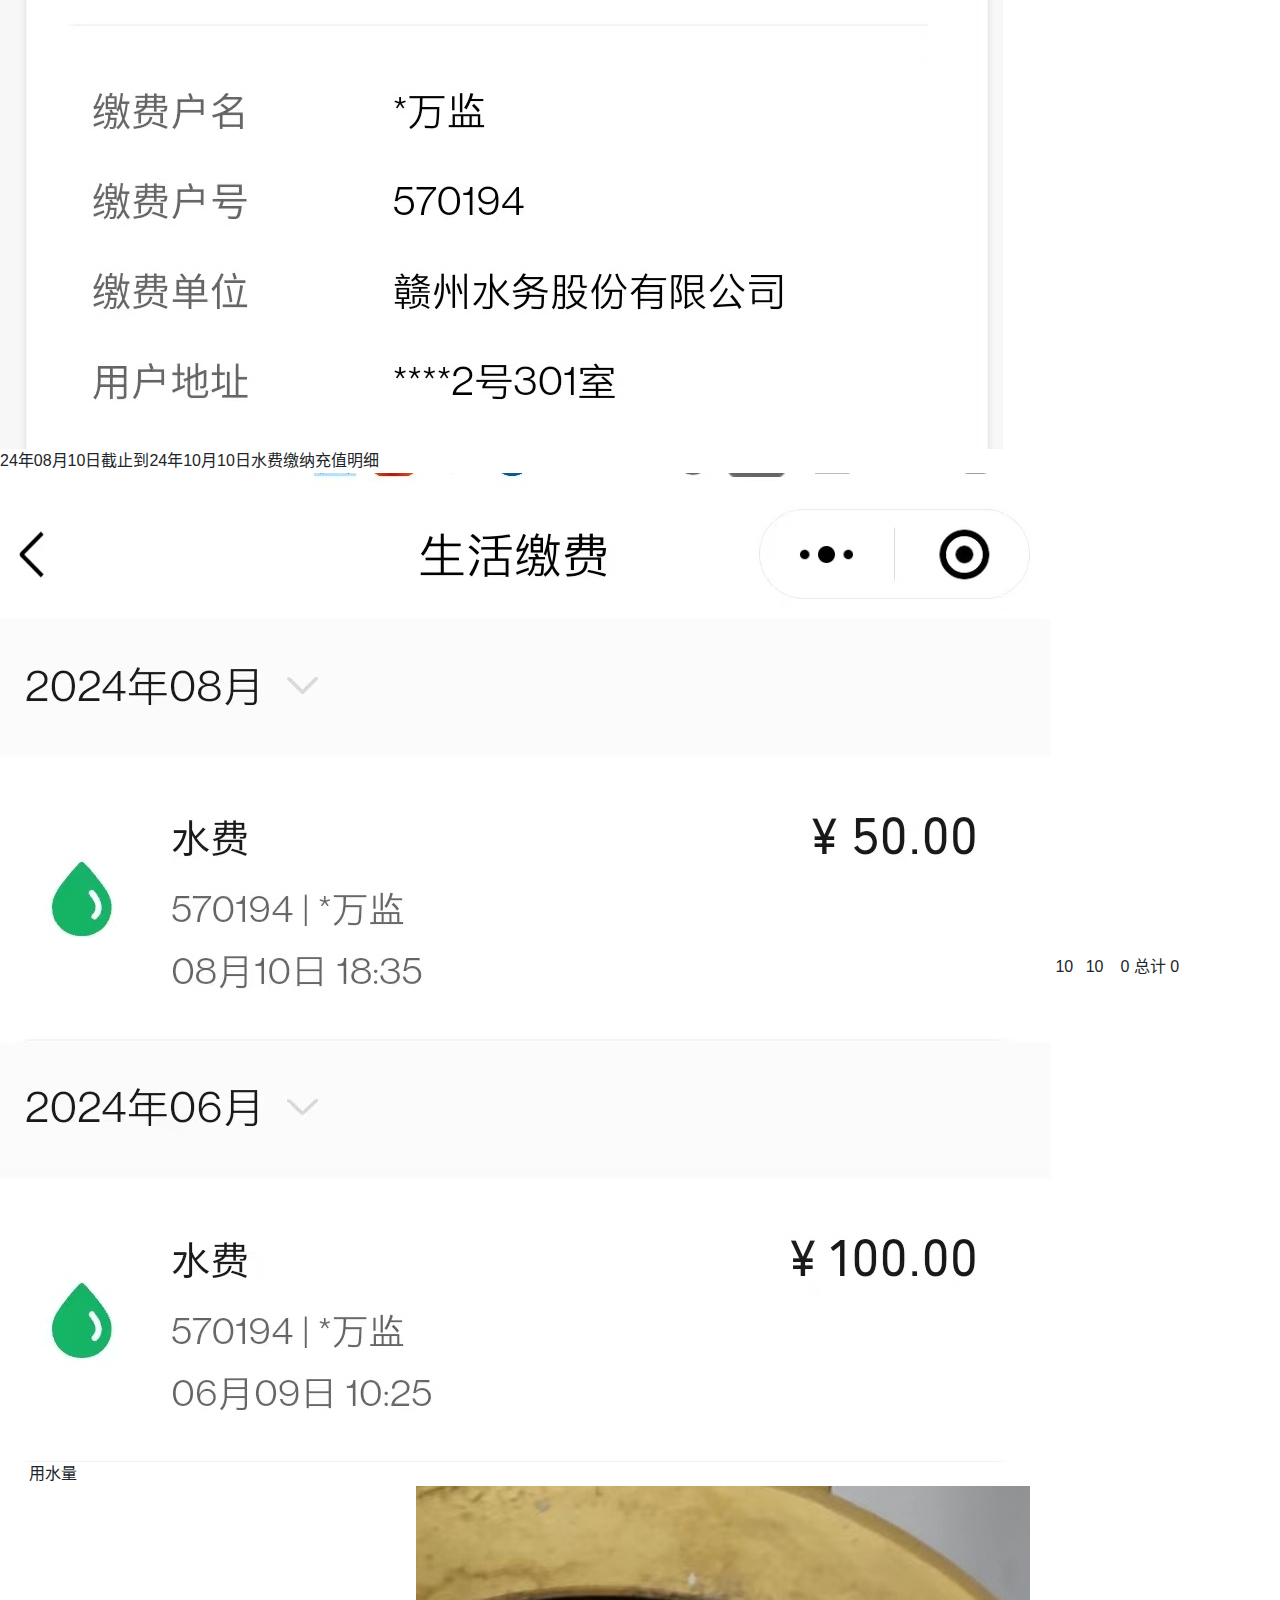
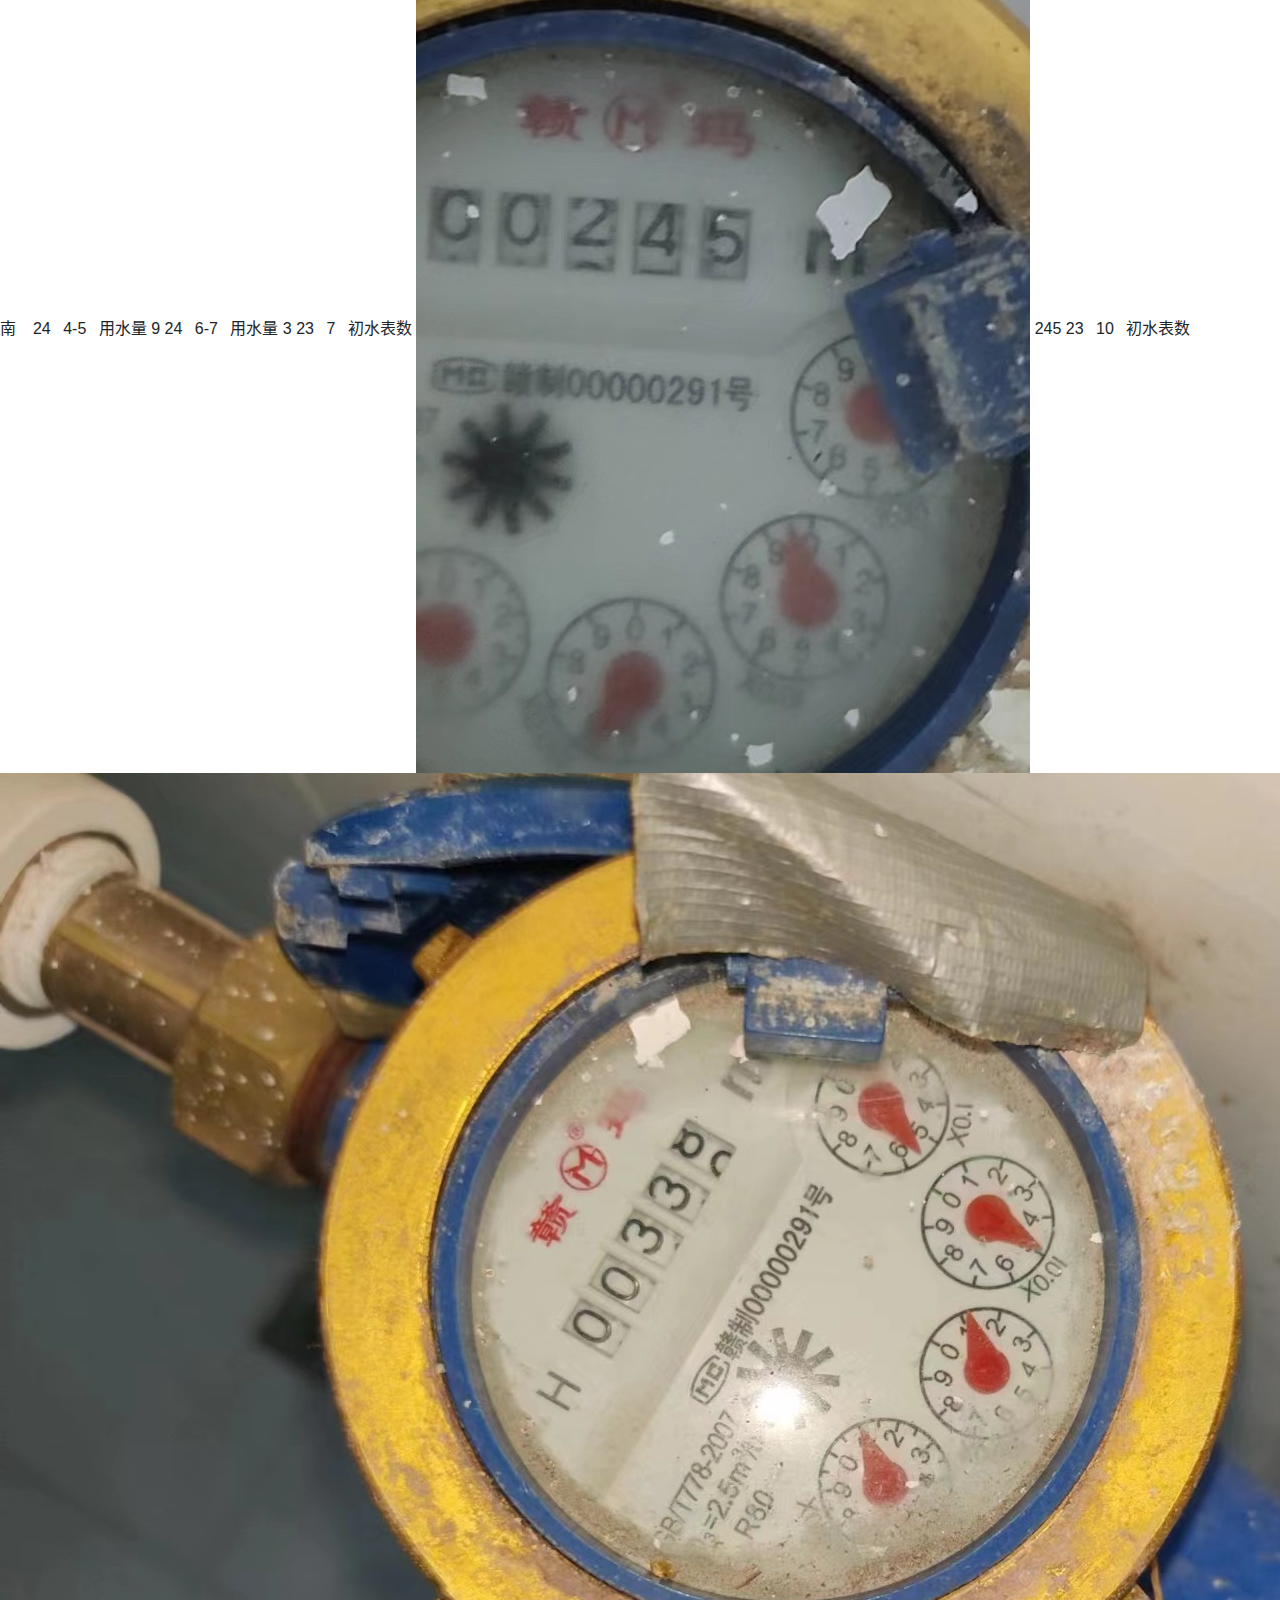
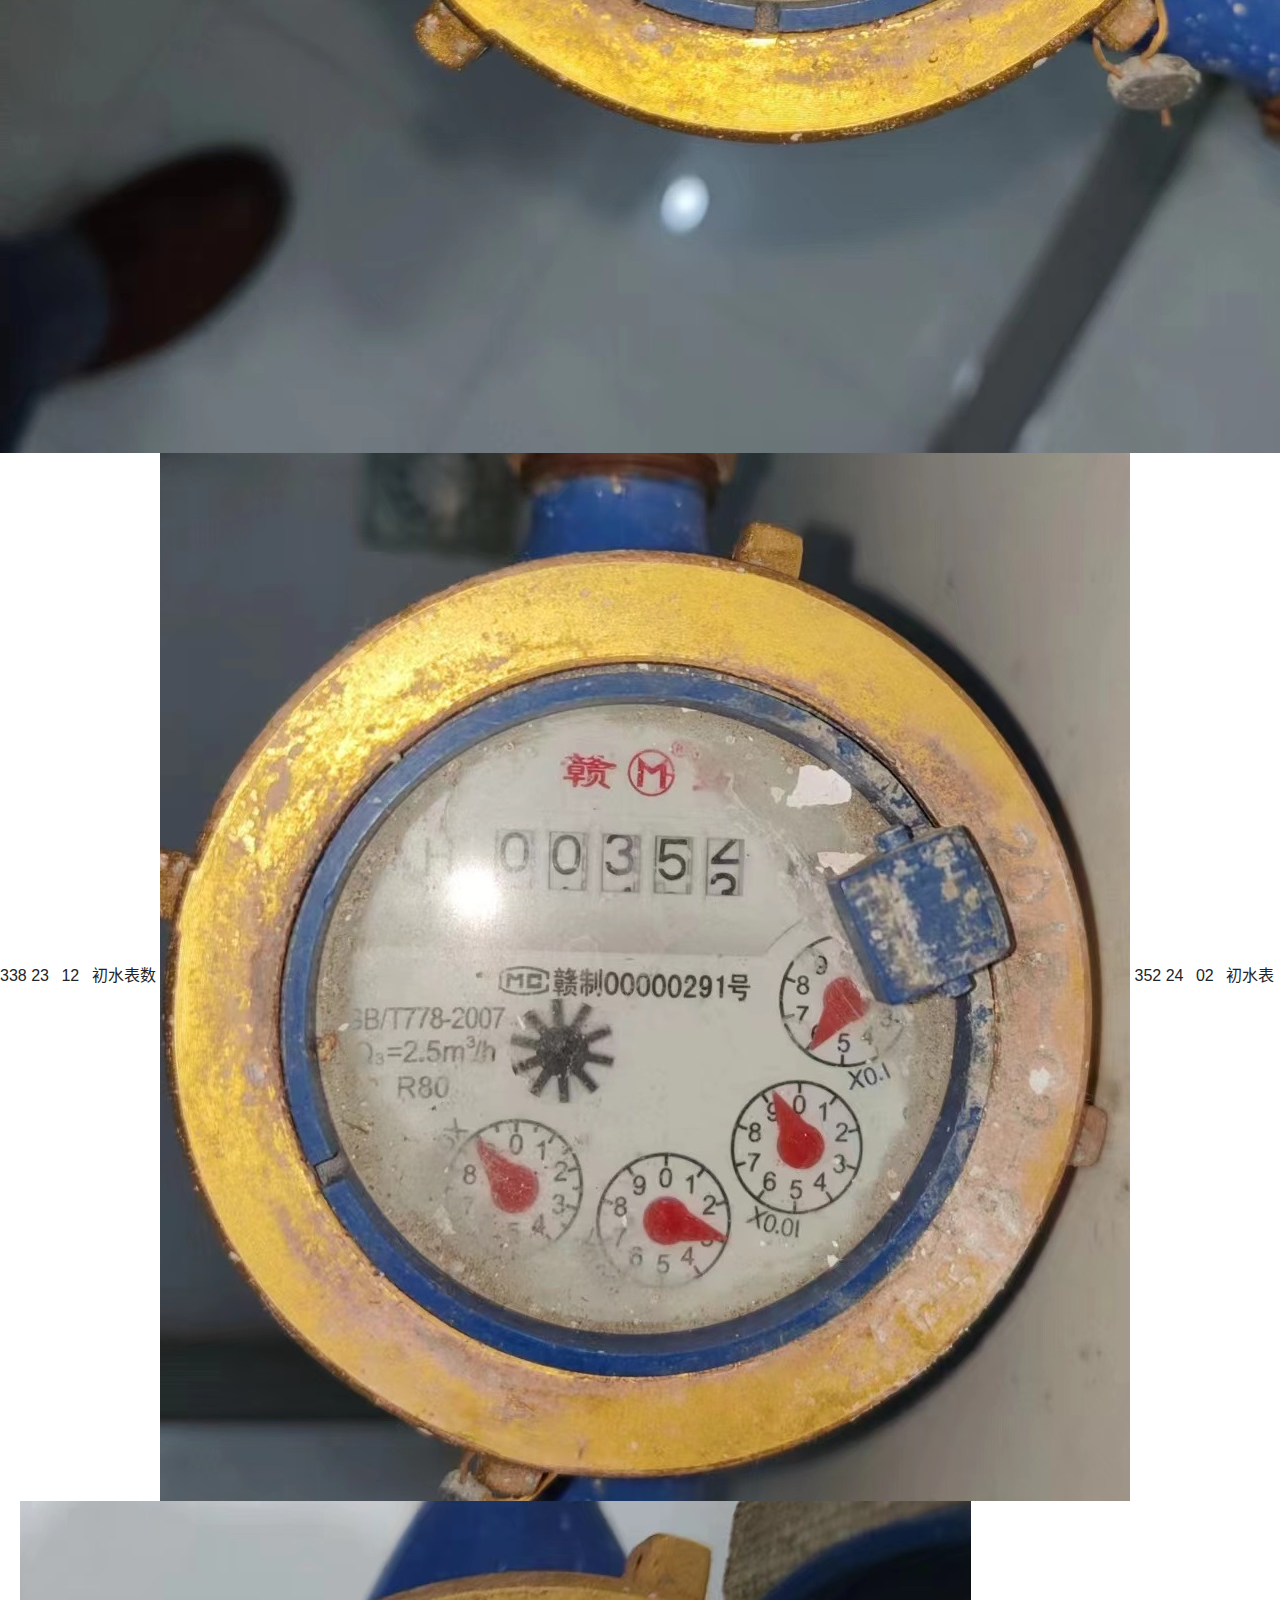
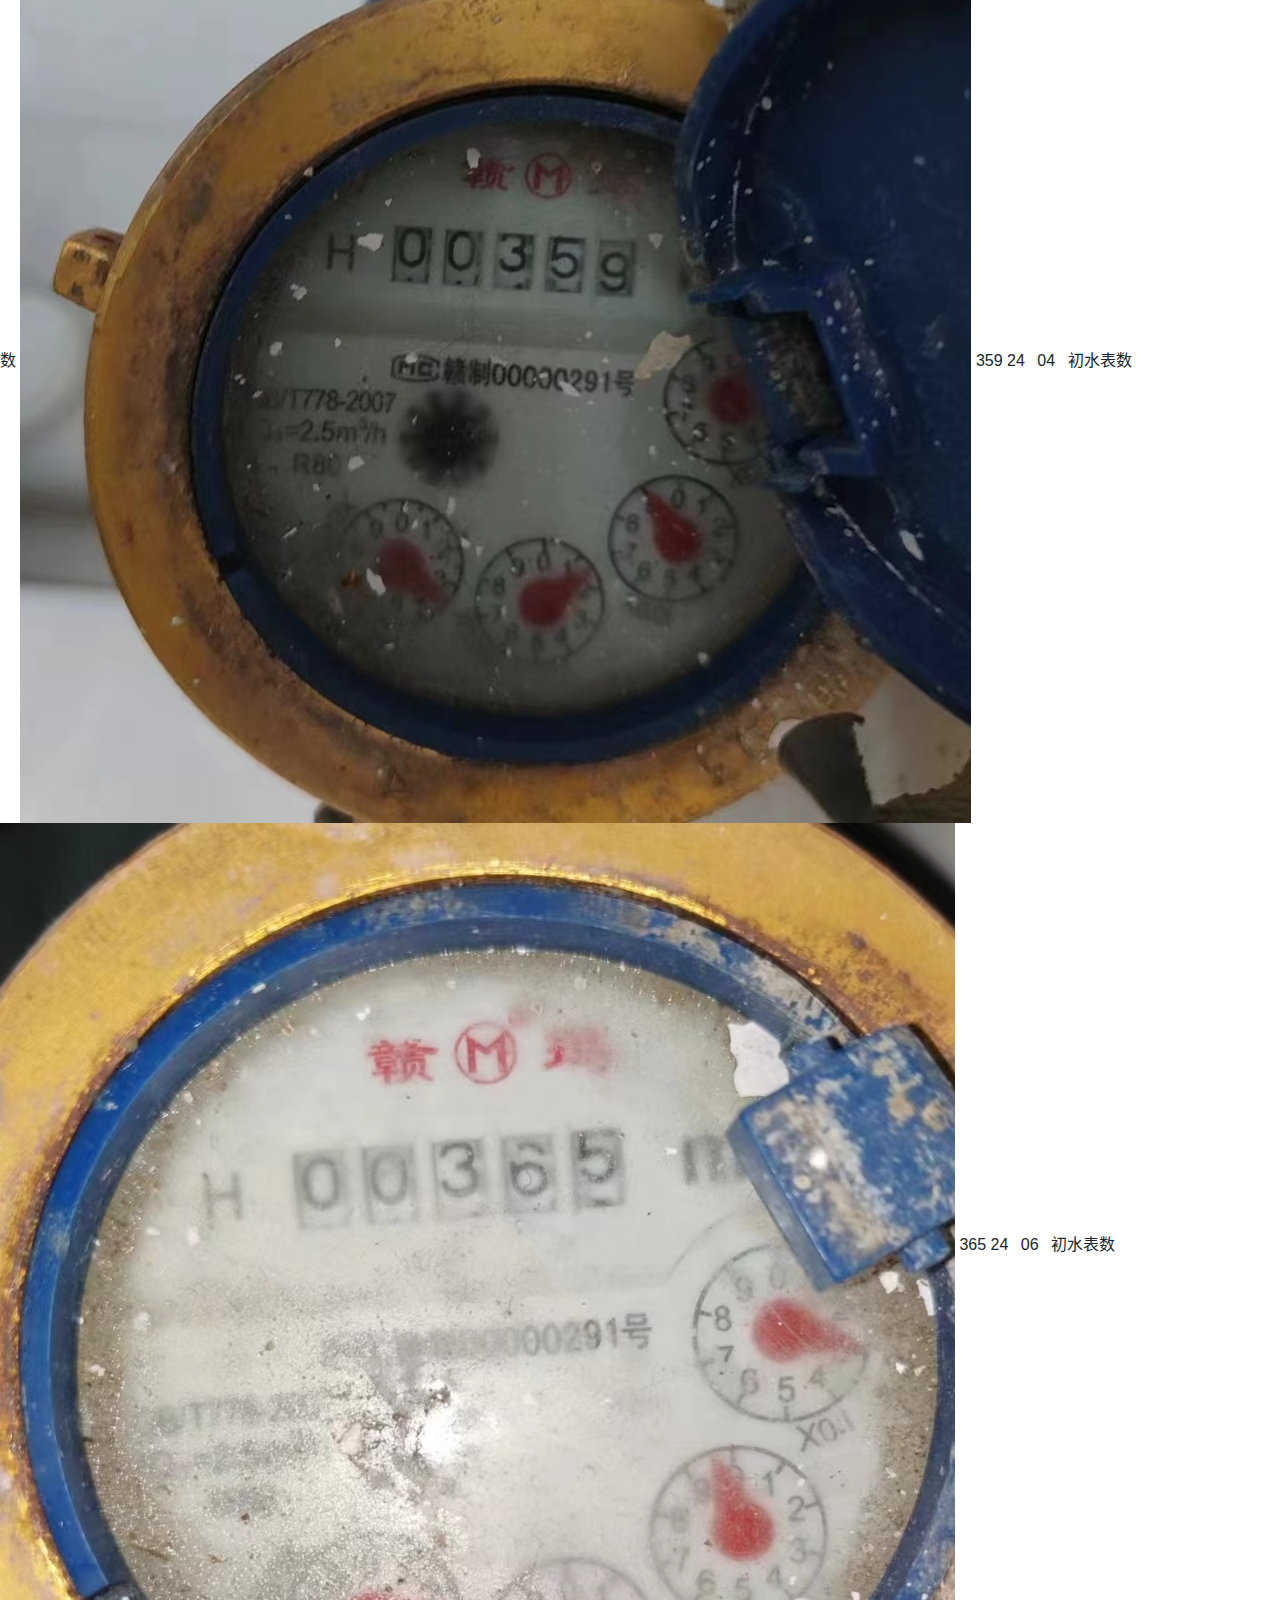
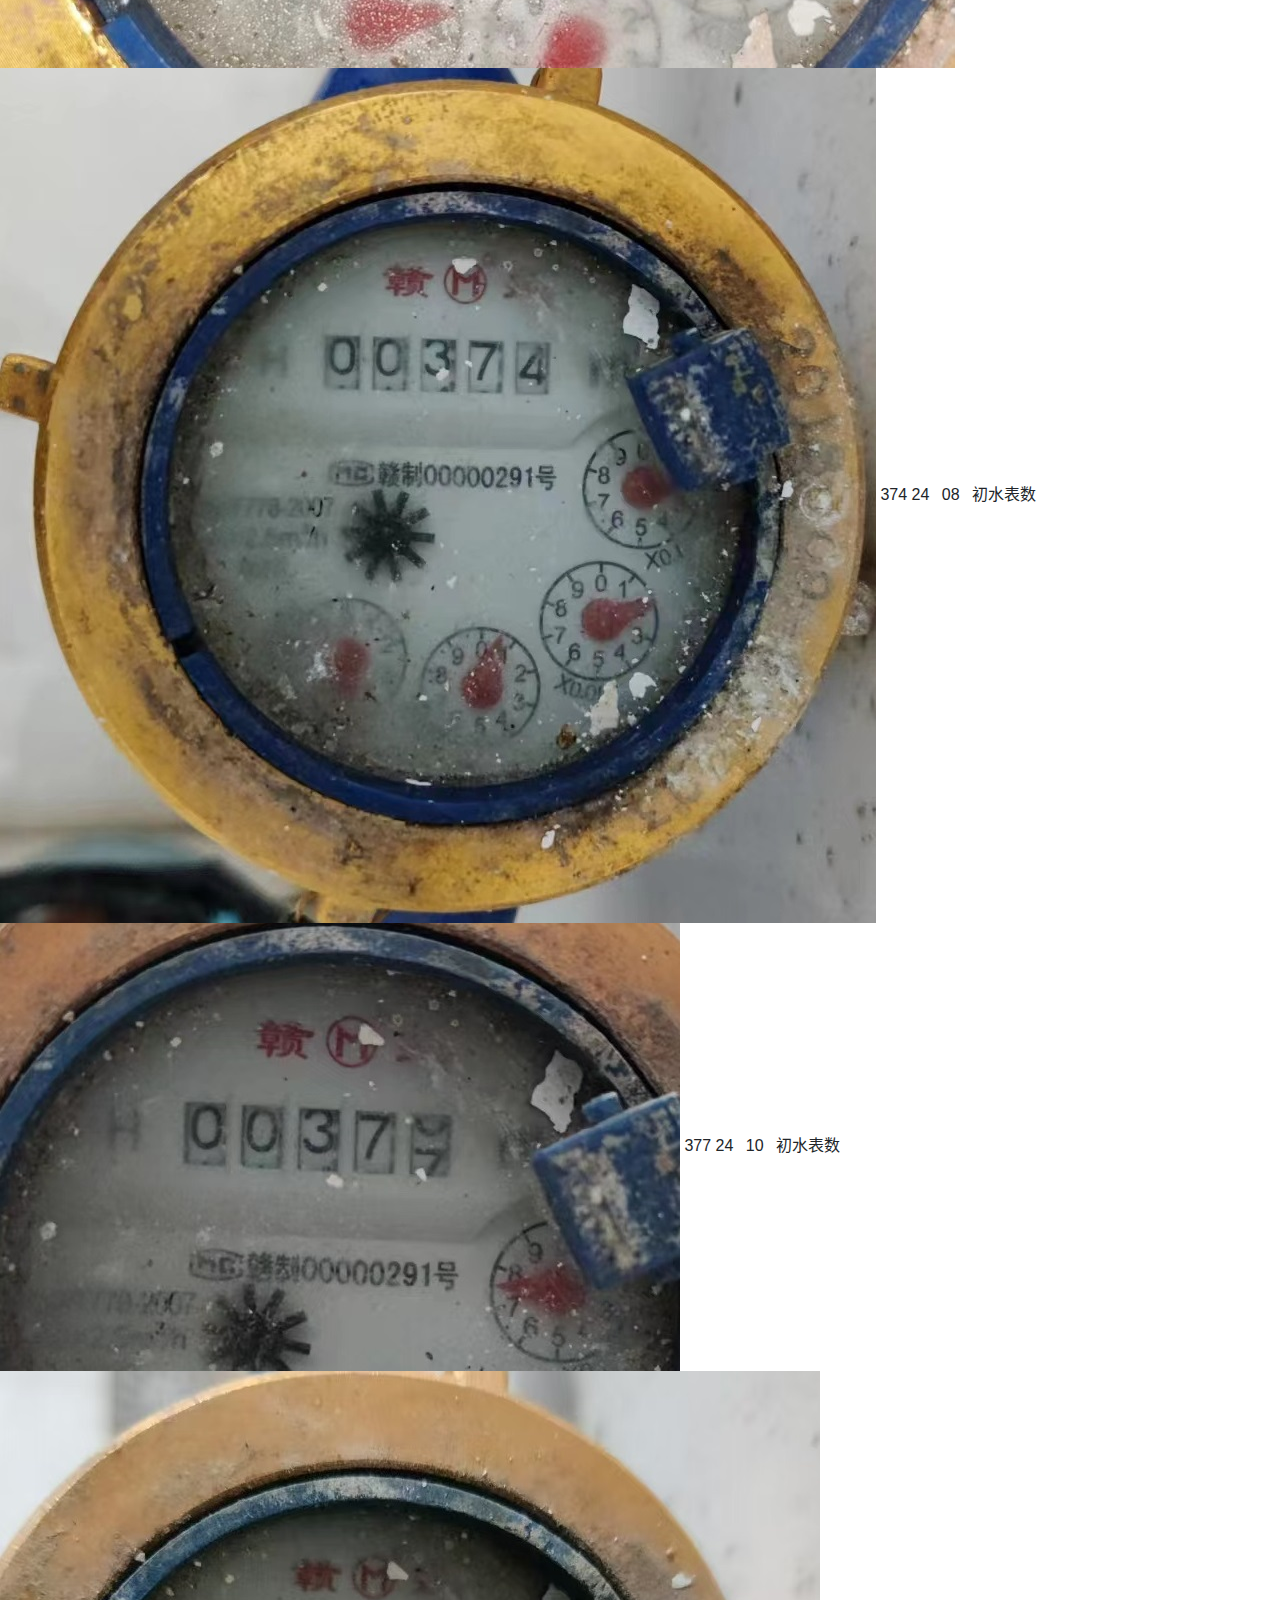
==== commit a6829ab8: "Update index.html" ====
--- a/index.html
+++ b/index.html
@@ -8,15 +8,15 @@
 		
 		<!-- Bootstrap 的 CSS 文件 -->
 		<link rel="stylesheet" href="css/bootstrap.min.css">
-		 <link rel="stylesheet" href="css/241010.css">
+		 <link rel="stylesheet" href="css/241028.css">
 		 <link rel="stylesheet" href="css/frgz.css">
-		<title>24-9月电费</title>
+		<title>24-10月电费</title>
 		<script>
 			let password="";
 			let num = Math.floor(Math.random()*100);
 			let a = num;
 			password = prompt(`请输入密码：${num}`)
-			if(password!== "0928"){
+			if(password!== "4930"){
 				alert("密码不正确");
 				window.opener = null;
 				window.close();
@@ -52,7 +52,7 @@
 					<div class="title-2">
 						<span>2024</span>
 						<i class="iconfont icon-Year"></i>
-						<span>09月</span>
+						<span>10月</span>
 						<i class="iconfont icon-yuefenxuanze"></i>
 						<span>（</span>
 						<i class="iconfont icon-dianfeiheshou"></i>
@@ -71,17 +71,17 @@
 					<li class="title1">
 						<div>
 							<span>南<i class="iconfont icon-fangjian"></i></span>
-							<span>1.3</span>
-							<span>0</span>
-							<span style="color: red;">1.3</span>
+							<span>1.4</span>
+							<span>-</span>
+							<span style="color: red;">1.4</span>
 						</div>
 					</li>
 					<li class="title1">
 						<div>
 							<span>北<i class="iconfont icon-fangjian"></i></span>
-							<span>265.2</span>
-							<span>32.8</span>
-							<span style="color: red;">298</span>
+							<span>49.3</span>
+							<span>-</span>
+							<span style="color: red;">49.3</span>
 						</div>
 					</li>
 				</ul>
@@ -124,11 +124,11 @@
 						<div class="right">
 							  <span class = "blue">③</span> ÷ <span class="red">①</span> × <span class="green">②</span> =电<i class="iconfont icon-dianfei"></i><span class="blue">(南)</span>
 							<br />
-							 <span class = "blue">1.9</span> ÷ <span class="red">392.7</span> × <span class="green">266.5</span> =1.3￥<span class="blue">(南)</span>
+							 <span class = "blue">2.2</span> ÷ <span class="red">78.8</span> × <span class="green">50.7</span> =1.4￥<span class="blue">(南)</span>
 							<br />
 							 <span class="orange">④</span> ÷ <span class="red">①</span> × <span class="green">②</span>= 电<i class="iconfont icon-dianfei"></i><span class="orange">(北)</span>
 							<br />
-							 <span class="orange">390.8</span> ÷ <span class="red">392.7</span> × <span class="green">266.5</span> = 265.2￥<span class="orange">(北)</span>
+							 <span class="orange">76.6</span> ÷ <span class="red">78.8</span> × <span class="green">50.7</span> = 49.3￥<span class="orange">(北)</span>
 							<br />
 							    <span class="blue">⑦</span> ÷ <span class="red">⑤</span> × <span class="green">⑥</span> = 水<i class="iconfont icon-shuifeimingxi"></i><span class="blue">(南)</span>
 							<br />
@@ -136,7 +136,7 @@
 							<br />
 								<span class="orange">⑧ </span> ÷ <span class="red">⑤</span>  × <span class="green">⑥</span> = 水<i class="iconfont icon-shuifeimingxi"></i><span class="orange">(北)</span>
 							<br />
-								<span class="orange">12</span> ÷ <span class="red">12</span> × <span class="green">32.8</span> = 32.8￥<span class="orange">(北)</span>
+								<span class="orange">-</span> ÷ <span class="red">-</span> × <span class="green">-</span> = -￥<span class="orange">(北)</span>
 						</div>
 						
 					</div>
@@ -151,41 +151,41 @@
 						</div>
 						<div class='nf'>
 							<span>南<i class="iconfont icon-fangjian"></i></span>
-							<span>09<i class="iconfont icon-yuefenxuanze"></i>02<i class="iconfont icon-daily"></i> </span>
-							<span>10<i class="iconfont icon-yuefenxuanze"></i>10<i class="iconfont icon-daily"></i> </span>
-							<span><i class="iconfont icon-dianbiao"></i></span>
-							<span>09<i class="iconfont icon-yuefenxuanze"></i>02<i class="iconfont icon-daily"></i> </span>
-							<span>10<i class="iconfont icon-yuefenxuanze"></i>10<i class="iconfont icon-daily"></i> </span>
-							<span><i class="iconfont icon-dianbiao"></i></span>
-							<span>1.9</span>
-							<span>3276.5</span>
+							<span>10<i class="iconfont icon-yuefenxuanze"></i>10<i class="iconfont icon-daily"></i> </span>
+							<span>10<i class="iconfont icon-yuefenxuanze"></i>28<i class="iconfont icon-daily"></i> </span>
+							<span><i class="iconfont icon-dianbiao"></i></span>
+							<span>10<i class="iconfont icon-yuefenxuanze"></i>10<i class="iconfont icon-daily"></i> </span>
+							<span>10<i class="iconfont icon-yuefenxuanze"></i>28<i class="iconfont icon-daily"></i> </span>
+							<span><i class="iconfont icon-dianbiao"></i></span>
+							<span>2.2</span>
 							<span>3278.4</span>
-							<span>1.9</span>
+							<span>3280.6</span>
+							<span>2.2</span>
 							<span>5461.7</span>
 							<span>5461.7</span>
 							<span>0</span>
 						</div>
 						<div class='nf'>
 							<span>北<i class="iconfont icon-fangjian"></i></span>
-							<span>09<i class="iconfont icon-yuefenxuanze"></i>02<i class="iconfont icon-daily"></i> </span>
-							<span>10<i class="iconfont icon-yuefenxuanze"></i>10<i class="iconfont icon-daily"></i> </span>
-							<span><i class="iconfont icon-dianbiao"></i></span>
-							<span>09<i class="iconfont icon-yuefenxuanze"></i>02<i class="iconfont icon-daily"></i> </span>
-							<span>10<i class="iconfont icon-yuefenxuanze"></i>10<i class="iconfont icon-daily"></i> </span>
-							<span><i class="iconfont icon-dianbiao"></i></span>
-							<span>390.8</span>
-							<span>11463</span>
+							<span>10<i class="iconfont icon-yuefenxuanze"></i>10<i class="iconfont icon-daily"></i> </span>
+							<span>10<i class="iconfont icon-yuefenxuanze"></i>28<i class="iconfont icon-daily"></i> </span>
+							<span><i class="iconfont icon-dianbiao"></i></span>
+							<span>10<i class="iconfont icon-yuefenxuanze"></i>10<i class="iconfont icon-daily"></i> </span>
+							<span>10<i class="iconfont icon-yuefenxuanze"></i>28<i class="iconfont icon-daily"></i> </span>
+							<span><i class="iconfont icon-dianbiao"></i></span>
+							<span>76.6</span>
 							<span>11853.8</span>
-							<span>390.8</span>
+							<span>11930.4</span>
+							<span>76.6</span>
 							<span>2192.1</span>
 							<span>2192.1</span>
 							<span>0</span>
 						</div>
 						<div class='title'>
 								<span>总计</span>
-								<span>392.7</span>
+								<span>78.8</span>
 								<span>0</span>
-								<span class="total">392.7</span>
+								<span class="total">78.8</span>
 						</div>
 					</div>
 				</div>
@@ -199,51 +199,51 @@
 						</div>
 						<div class='nf'>
 							<span>南北<i class="iconfont icon-fangjian"></i></span>
-							<span>09<i class="iconfont icon-yuefenxuanze"></i><i class="iconfont icon-chongshuidian"></i>总计</span>
-							<span>10<i class="iconfont icon-yuefenxuanze"></i>10<i class="iconfont icon-daily"></i> </span>
+							<span>10<i class="iconfont icon-yuefenxuanze"></i><i class="iconfont icon-chongshuidian"></i>总计</span>
+							<span>10<i class="iconfont icon-yuefenxuanze"></i>28<i class="iconfont icon-daily"></i> </span>
 							<span>花费<i class="iconfont icon-dianfeiheshou"></i></span>
-							<span>09<i class="iconfont icon-yuefenxuanze"></i>02<i class="iconfont icon-daily"></i> </span>
-							<span>10<i class="iconfont icon-yuefenxuanze"></i>10<i class="iconfont icon-daily"></i> </span>
+							<span>10<i class="iconfont icon-yuefenxuanze"></i>10<i class="iconfont icon-daily"></i> </span>
+							<span>10<i class="iconfont icon-yuefenxuanze"></i>28<i class="iconfont icon-daily"></i> </span>
 							<span>花费<i class="iconfont icon-dianfeiheshou"></i></span>
 							<span><i class="iconfont icon-dengji"></i></span>
-							<span>270.65</span>
-							<span>4.15</span>
-							<span>266.5</span>
+							<span>104.15</span>
+							<span>53.45</span>
+							<span>50.7</span>
 							<span>79</span>
 							<span>79</span>
 							<span>0</span>
-							<span class="total">266.5</span>
+							<span class="total">50.7</span>
 						</div>
 						<div class='pic'>
 							<span>余额</span>
-							<span>09<i class="iconfont icon-yuefenxuanze"></i>02<i class="iconfont icon-daily"></i> </span>
-							<span>10<i class="iconfont icon-yuefenxuanze"></i>10<i class="iconfont icon-daily"></i> </span>
-							<span>09<i class="iconfont icon-yuefenxuanze"></i>02<i class="iconfont icon-daily"></i> </span>
-							<span>10<i class="iconfont icon-yuefenxuanze"></i>10<i class="iconfont icon-daily"></i> </span>
-							<span>83.15<i class="iconfont icon-dianfeiheshou"></i></span>
-							<span><img src="img/240902D02.jpg" alt=""></span>
+							<span>10<i class="iconfont icon-yuefenxuanze"></i>10<i class="iconfont icon-daily"></i> </span>
+							<span>10<i class="iconfont icon-yuefenxuanze"></i>28<i class="iconfont icon-daily"></i> </span>
+							<span>10<i class="iconfont icon-yuefenxuanze"></i>10<i class="iconfont icon-daily"></i> </span>
+							<span>10<i class="iconfont icon-yuefenxuanze"></i>28<i class="iconfont icon-daily"></i> </span>
+							<span>132.45<i class="iconfont icon-dianfeiheshou"></i></span>
 							<span><img src="img/241010D02.jpg" alt=""></span>
-							<span><img src="img/240902D03.jpg" alt=""></span>
+							<span><img src="img/241028D02.jpg" alt=""></span>
 							<span><img src="img/241010D03.jpg" alt=""></span>
+							<span><img src="img/241028D03.jpg" alt=""></span>
 						</div>
 						<div class='title1'>
-							<span>南房6月30日到期停租</span>
+							<span>南房10月28日已出租</span>
 						</div>
 						<div class='title2'>
-							<span>09<i class="iconfont icon-yuefenxuanze"></i>02<i class="iconfont icon-daily"></i>截止到10<i class="iconfont icon-yuefenxuanze"></i>10<i class="iconfont icon-daily"></i>电费缴纳充值明细</span>
+							<span>10<i class="iconfont icon-yuefenxuanze"></i>10<i class="iconfont icon-daily"></i>截止到10<i class="iconfont icon-yuefenxuanze"></i>28<i class="iconfont icon-daily"></i>电费缴纳充值明细</span>
 						</div>
 						<div class='zcz'>
-							<span><img src="img/241010D01.jpg" alt=""></span>
-							<span>09<i class="iconfont icon-yuefenxuanze"></i>12<i class="iconfont icon-daily"></i></span>
-							<span>0</span>
-							<span>09<i class="iconfont icon-yuefenxuanze"></i>16<i class="iconfont icon-daily"></i></span>
-							<span>0</span>
-							<span>09<i class="iconfont icon-yuefenxuanze"></i>30<i class="iconfont icon-daily"></i></span>
-							<span>250</span>
-							<span>10<i class="iconfont icon-yuefenxuanze"></i>10<i class="iconfont icon-daily"></i></span>
-							<span>0</span>
+							<span><img src="img/241028D01.jpg" alt=""></span>
+							<span>10<i class="iconfont icon-yuefenxuanze"></i>12<i class="iconfont icon-daily"></i></span>
+							<span>0</span>
+							<span>10<i class="iconfont icon-yuefenxuanze"></i>16<i class="iconfont icon-daily"></i></span>
+							<span>0</span>
+							<span>10<i class="iconfont icon-yuefenxuanze"></i>25<i class="iconfont icon-daily"></i></span>
+							<span>0</span>
+							<span>10<i class="iconfont icon-yuefenxuanze"></i>28<i class="iconfont icon-daily"></i></span>
+							<span>100</span>
 							<span>总计</span>
-							<span>250</span>
+							<span>100</span>
 						</div>
 						<div class='title2'>
 							<span>电费<i class="iconfont icon-dengji"></i>说明</span>
@@ -268,6 +268,8 @@
 							<span>295.6</span>
 							<span>9<i class="iconfont icon-yuefenxuanze"></i></span>
 							<span>392.7</span>
+							<span>10<i class="iconfont icon-yuefenxuanze"></i></span>
+							<span>78.8</span>
 							<!-- <span>0</span> -->
 							<!--
 							<span>5<i class="iconfont icon-yuefenxuanze"></i></span>
@@ -287,7 +289,7 @@
 							<span>12<i class="iconfont icon-yuefenxuanze"></i></span>
 							<span>0</span> -->
 							<span>总计</span>
-							<span>3924.5</span>
+							<span>4003.3</span>
 						</div>
 					</div>
 				</div>
@@ -301,25 +303,25 @@
 						</div>
 						<div class='nf'>
 							<span>南<i class="iconfont icon-fangjian"></i></span>
-							<span>09<i class="iconfont icon-yuefenxuanze"></i>02<i class="iconfont icon-daily"></i> </span>
-							<span>10<i class="iconfont icon-yuefenxuanze"></i>10<i class="iconfont icon-daily"></i> </span>
-							<span><i class="iconfont icon-dianbiao"></i></span>
-							<span>09<i class="iconfont icon-yuefenxuanze"></i>02<i class="iconfont icon-daily"></i> </span>
-							<span>10<i class="iconfont icon-yuefenxuanze"></i>10<i class="iconfont icon-daily"></i> </span>
-							<span><i class="iconfont icon-dianbiao"></i></span>
-							<span class="total">1.9</span>
-							<span>3276.5</span>
+							<span>10<i class="iconfont icon-yuefenxuanze"></i>10<i class="iconfont icon-daily"></i> </span>
+							<span>10<i class="iconfont icon-yuefenxuanze"></i>28<i class="iconfont icon-daily"></i> </span>
+							<span><i class="iconfont icon-dianbiao"></i></span>
+							<span>10<i class="iconfont icon-yuefenxuanze"></i>10<i class="iconfont icon-daily"></i> </span>
+							<span>10<i class="iconfont icon-yuefenxuanze"></i>28<i class="iconfont icon-daily"></i> </span>
+							<span><i class="iconfont icon-dianbiao"></i></span>
+							<span class="total">2.2</span>
 							<span>3278.4</span>
-							<span>1.9</span>
+							<span>3280.6</span>
+							<span>2.2</span>
 							<span>5461.7</span>
 							<span>5461.7</span>
 							<span>0</span>
-							<span>09<i class="iconfont icon-yuefenxuanze"></i>02<i class="iconfont icon-daily"></i> </span>
-							<span>10<i class="iconfont icon-yuefenxuanze"></i>10<i class="iconfont icon-daily"></i> </span>
-							<span><img src="img/240902ND01.jpg" alt=""></span>
+							<span>10<i class="iconfont icon-yuefenxuanze"></i>10<i class="iconfont icon-daily"></i> </span>
+							<span>10<i class="iconfont icon-yuefenxuanze"></i>28<i class="iconfont icon-daily"></i> </span>
 							<span><img src="img/241010ND01.jpg" alt=""></span>
-							<span><img src="img/240902ND02.jpg" alt=""></span>
+							<span><img src="img/241028ND01.jpg" alt=""></span>
 							<span><img src="img/241010ND02.jpg" alt=""></span>
+							<span><img src="img/241028ND02.jpg" alt=""></span>
 							
 						</div>
 						<!-- <div class='title1'>
@@ -338,25 +340,25 @@
 						</div>
 						<div class='nf'>
 							<span>北<i class="iconfont icon-fangjian"></i></span>
-							<span>09<i class="iconfont icon-yuefenxuanze"></i>02<i class="iconfont icon-daily"></i> </span>
-							<span>10<i class="iconfont icon-yuefenxuanze"></i>10<i class="iconfont icon-daily"></i> </span>
-							<span><i class="iconfont icon-dianbiao"></i></span>
-							<span>09<i class="iconfont icon-yuefenxuanze"></i>02<i class="iconfont icon-daily"></i> </span>
-							<span>10<i class="iconfont icon-yuefenxuanze"></i>10<i class="iconfont icon-daily"></i> </span>
-							<span><i class="iconfont icon-dianbiao"></i></span>
-							<span class="total">390.8</span>
-							<span>11463</span>
+							<span>10<i class="iconfont icon-yuefenxuanze"></i>10<i class="iconfont icon-daily"></i> </span>
+							<span>10<i class="iconfont icon-yuefenxuanze"></i>28<i class="iconfont icon-daily"></i> </span>
+							<span><i class="iconfont icon-dianbiao"></i></span>
+							<span>10<i class="iconfont icon-yuefenxuanze"></i>10<i class="iconfont icon-daily"></i> </span>
+							<span>10<i class="iconfont icon-yuefenxuanze"></i>28<i class="iconfont icon-daily"></i> </span>
+							<span><i class="iconfont icon-dianbiao"></i></span>
+							<span class="total">76.6</span>
 							<span>11853.8</span>
-							<span>390.8</span>
+							<span>11930.4</span>
+							<span>76.6</span>
 							<span>2192.1</span>
 							<span>2192.1</span>
 							<span>0</span>
-							<span>09<i class="iconfont icon-yuefenxuanze"></i>02<i class="iconfont icon-daily"></i> </span>
-							<span>10<i class="iconfont icon-yuefenxuanze"></i>10<i class="iconfont icon-daily"></i> </span>
-							<span><img src="img/240902BD01.jpg" alt=""></span>
+							<span>10<i class="iconfont icon-yuefenxuanze"></i>10<i class="iconfont icon-daily"></i> </span>
+							<span>10<i class="iconfont icon-yuefenxuanze"></i>28<i class="iconfont icon-daily"></i> </span>
 							<span><img src="img/241010BD01.jpg" alt=""></span>
-							<span><img src="img/240902BD02.jpg" alt=""></span>
+							<span><img src="img/241028BD01.jpg" alt=""></span>
 							<span><img src="img/241010BD02.jpg" alt=""></span>
+							<span><img src="img/241028BD02.jpg" alt=""></span>
 						</div>
 					</div>
 				</div>
@@ -370,10 +372,10 @@
 						</div>
 						<div class='nf'>
 							<span>南<i class="iconfont icon-fangjian"></i></span>
-							<span>0</span>
-							<span class="total">12</span>
+							<span>-</span>
+							<span class="total">-</span>
 							<span>北<i class="iconfont icon-fangjian"></i></span>
-							<span>12</span>
+							<span>-</span>
 						</div>
 					</div>
 				</div>
@@ -456,8 +458,8 @@
 						</div>
 						<div class='nf'>
 							<span>北<i class="iconfont icon-fangjian"></i></span>
-							<span>24<i class="iconfont icon-Year"></i>8-9月<i class="iconfont icon-yuefenxuanze"></i>用水量</span>
-							<span class="total">12</span>
+							<span>24<i class="iconfont icon-Year"></i>10月<i class="iconfont icon-yuefenxuanze"></i>用水量</span>
+							<span class="total">-</span>
 						</div>
 					</div>
 				</div>
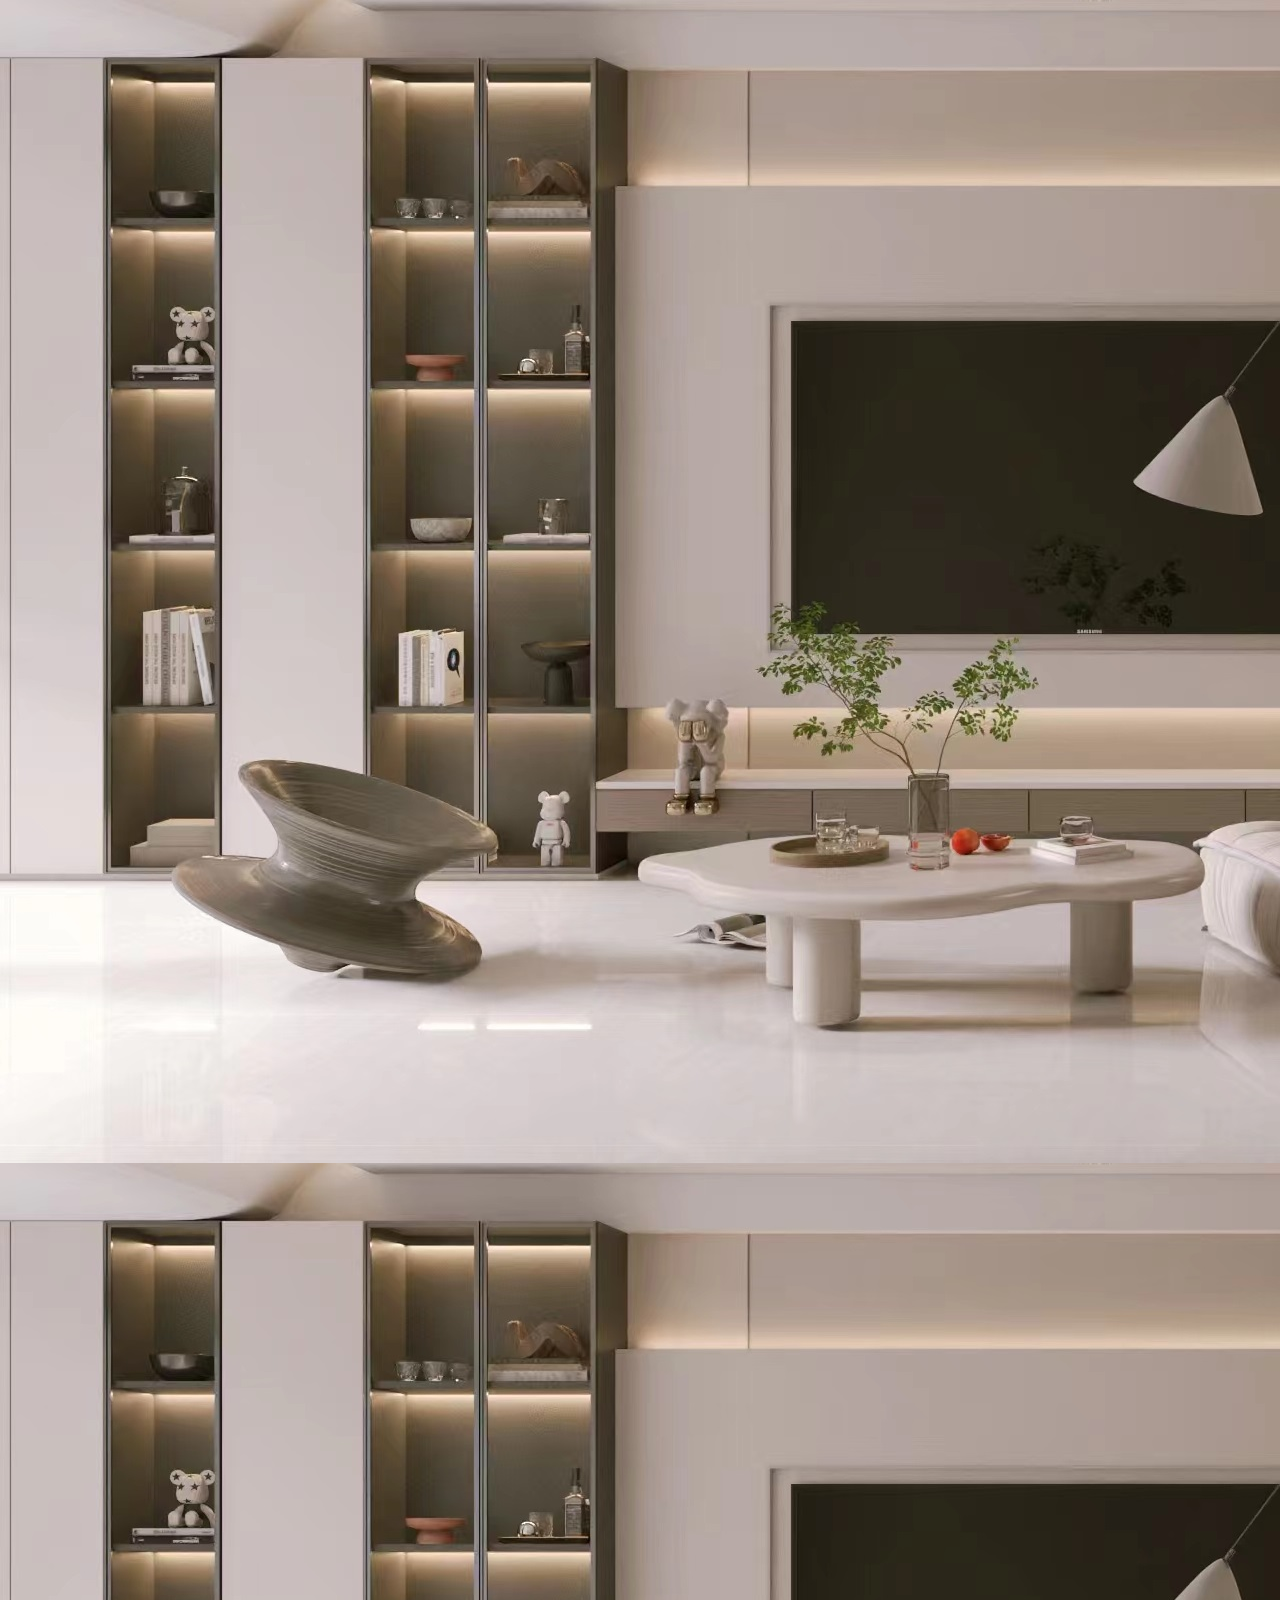
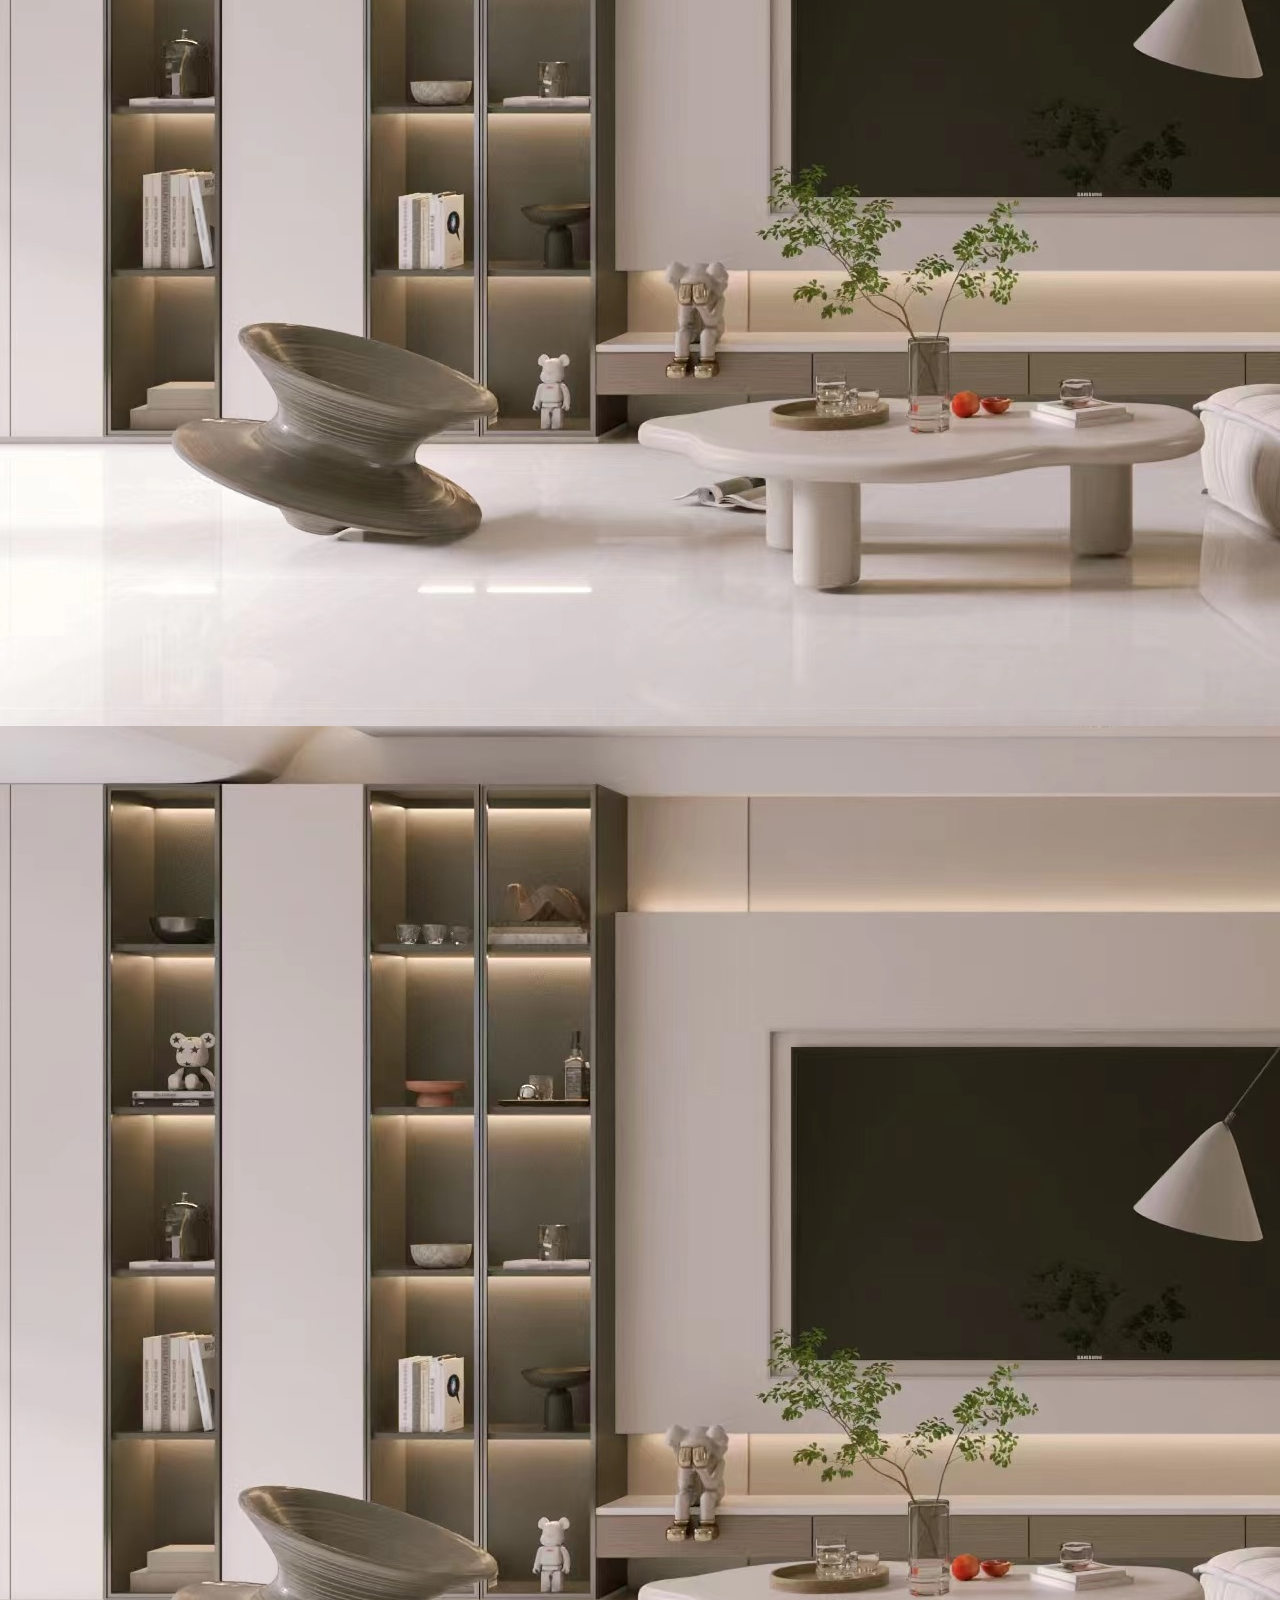
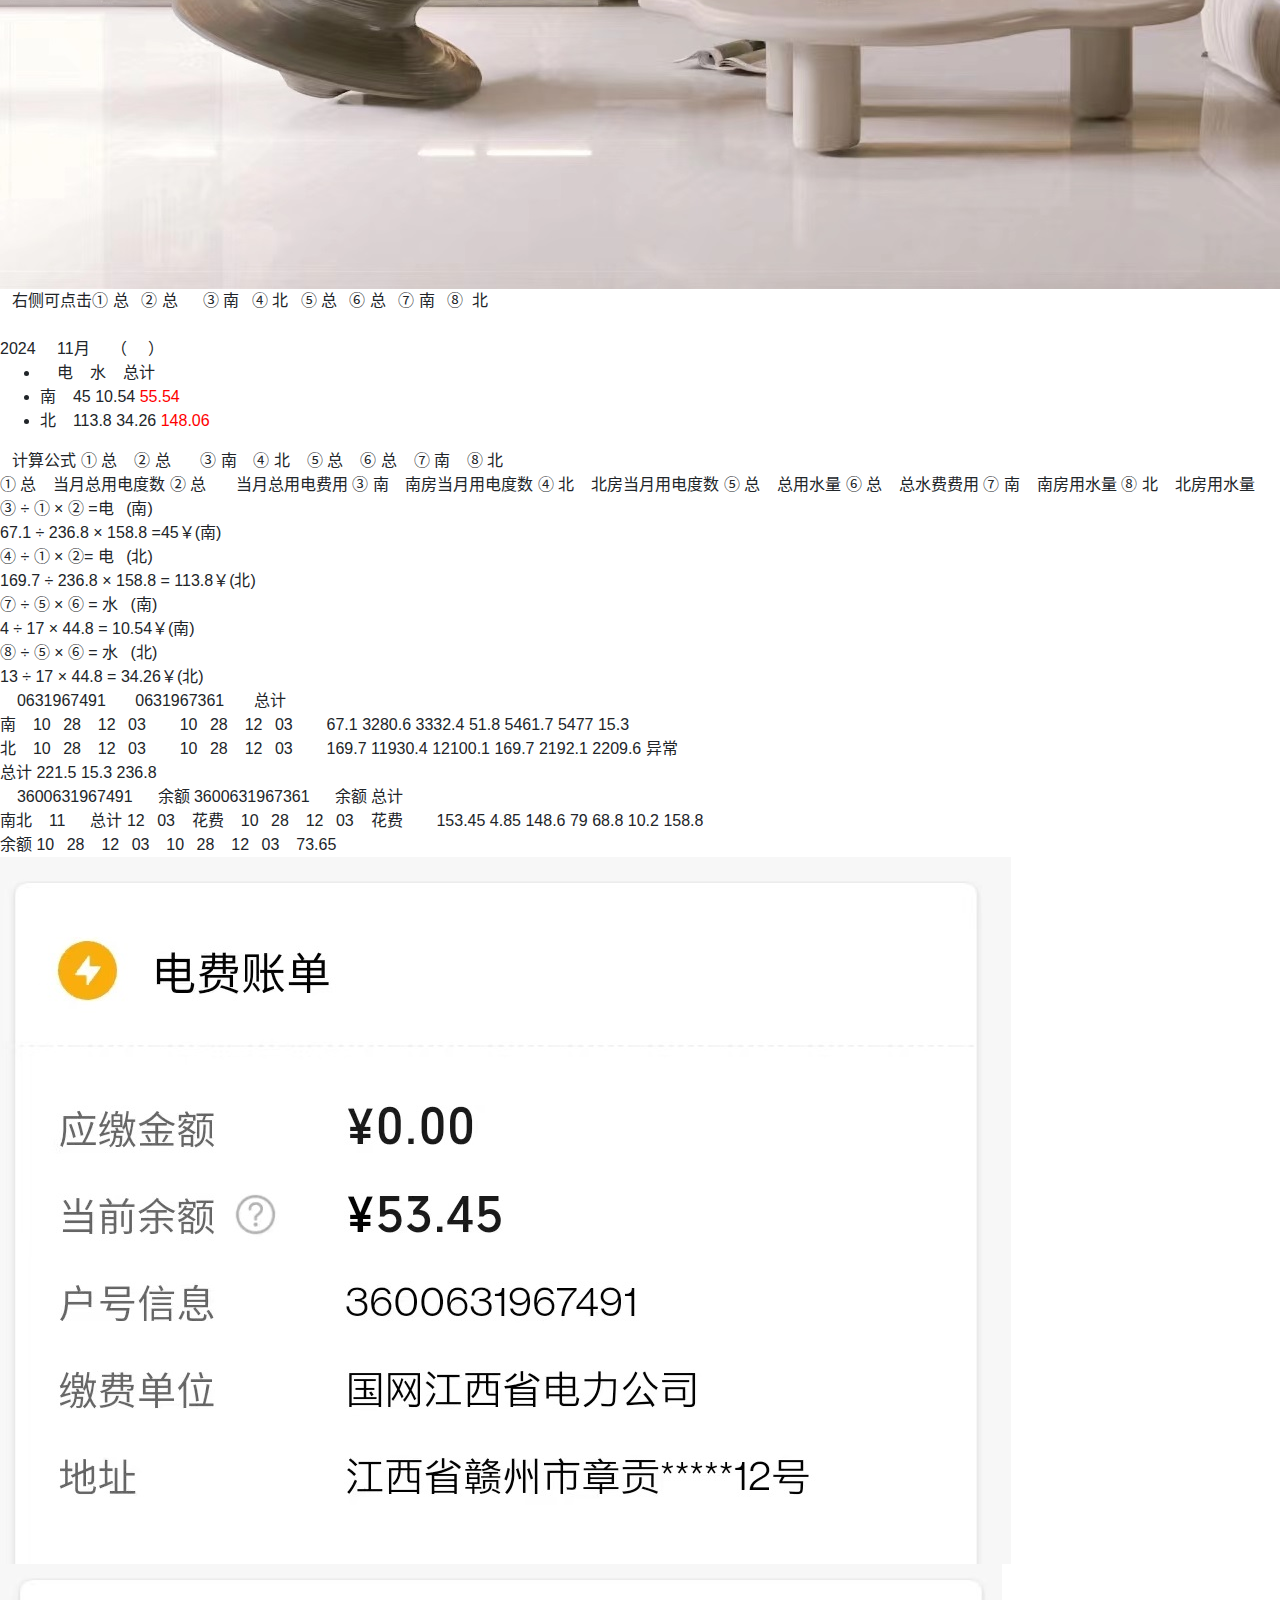
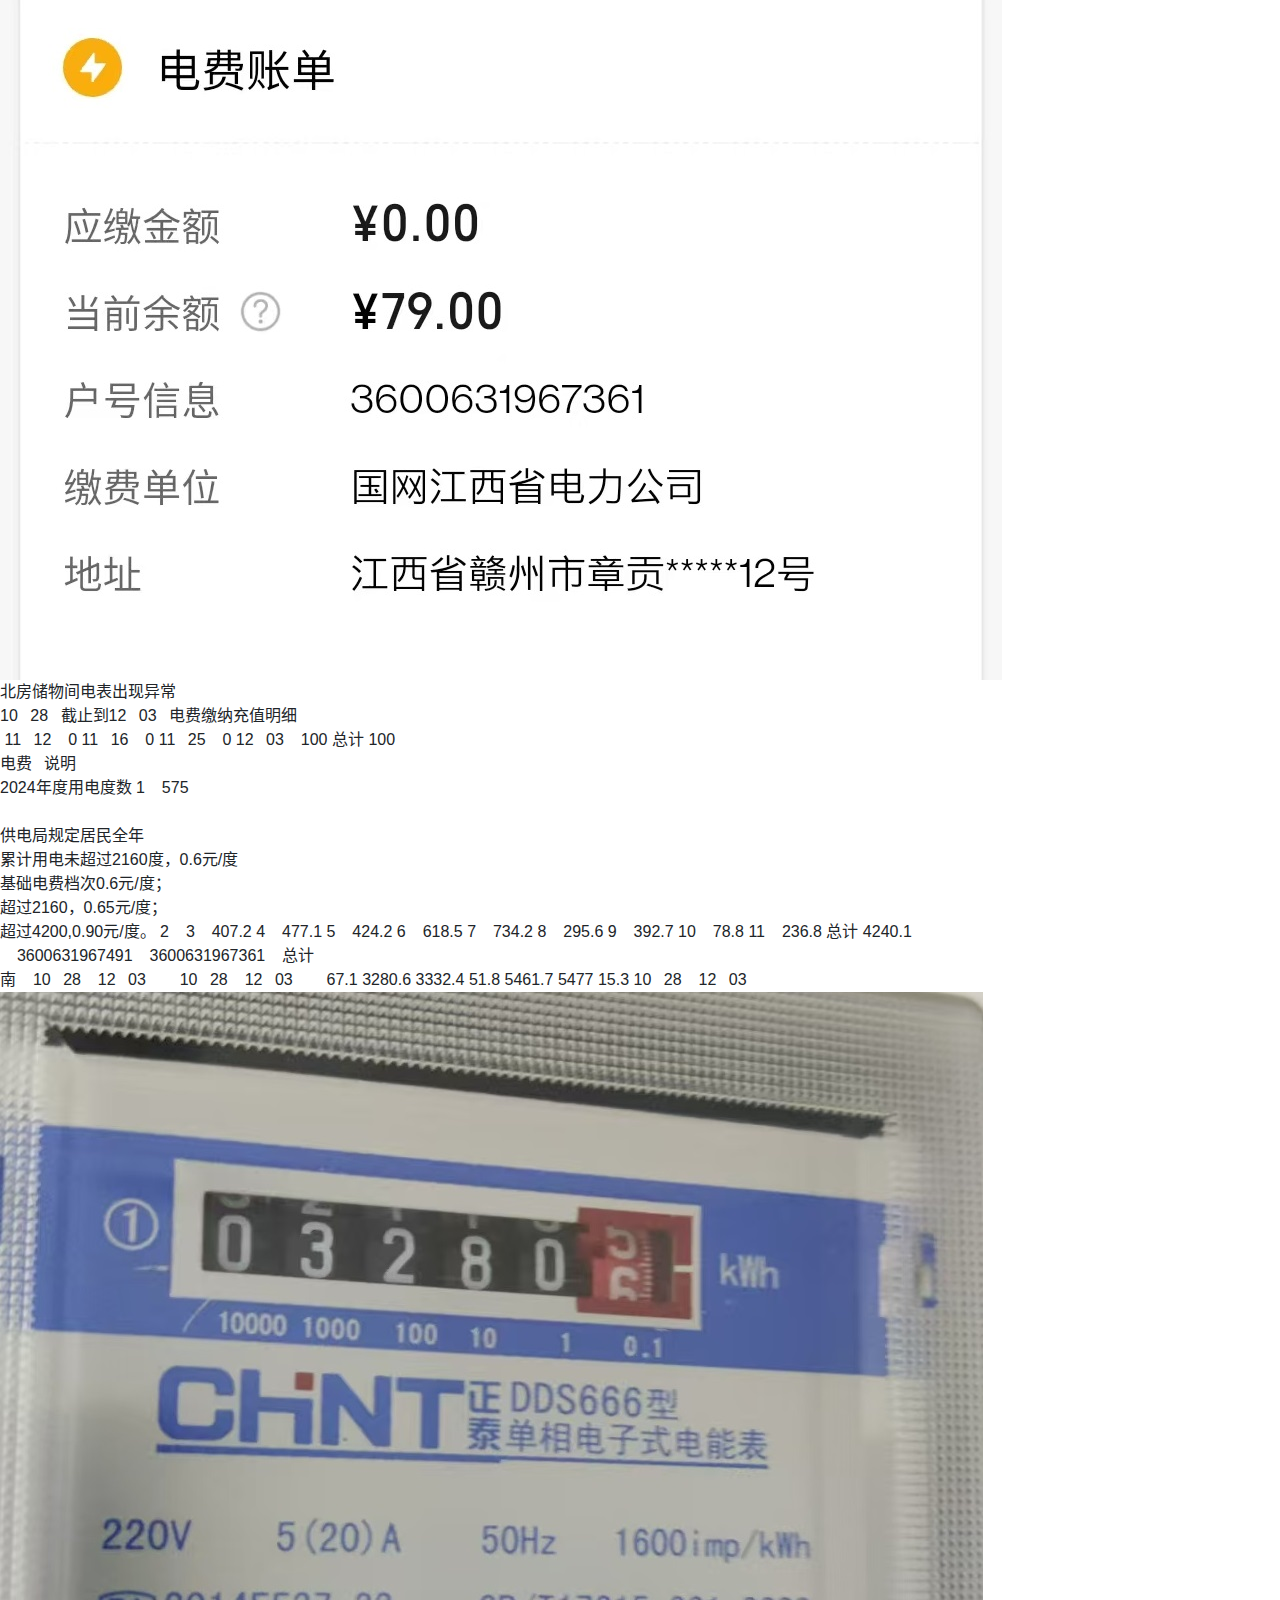
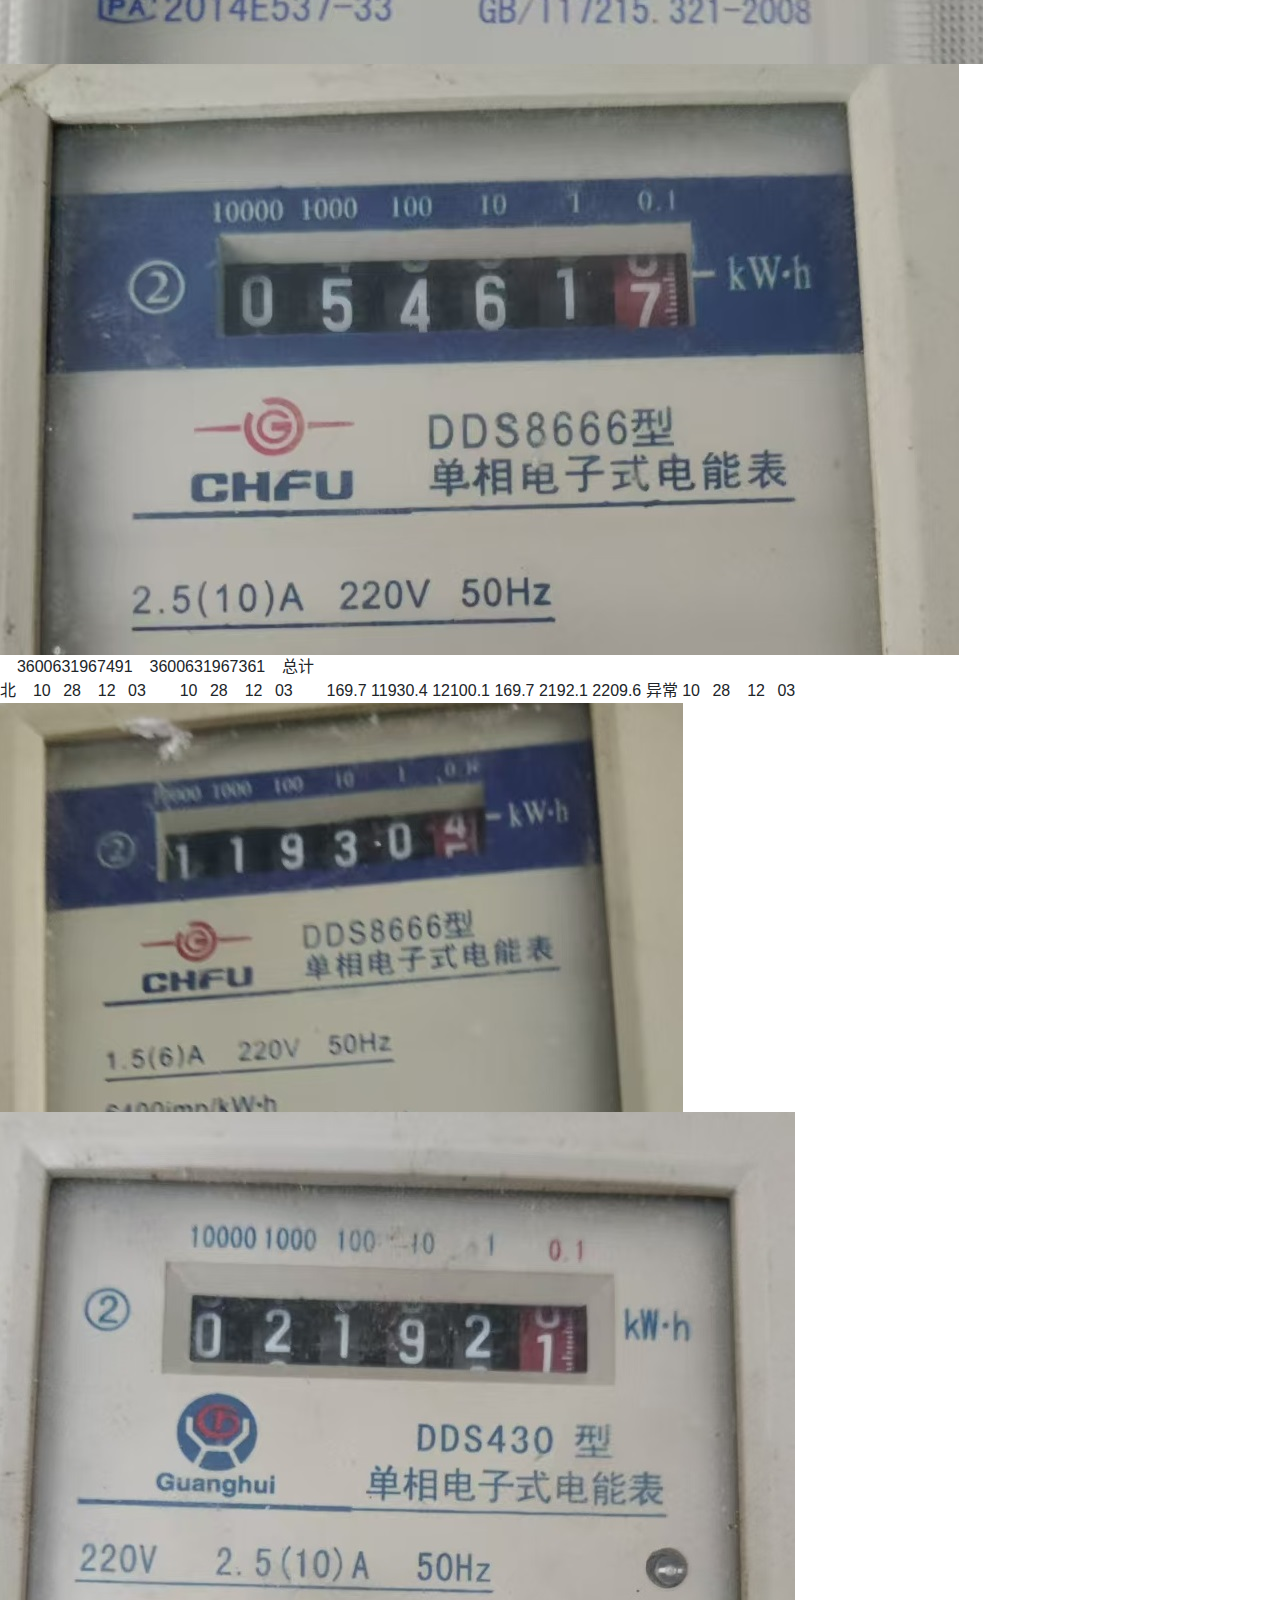
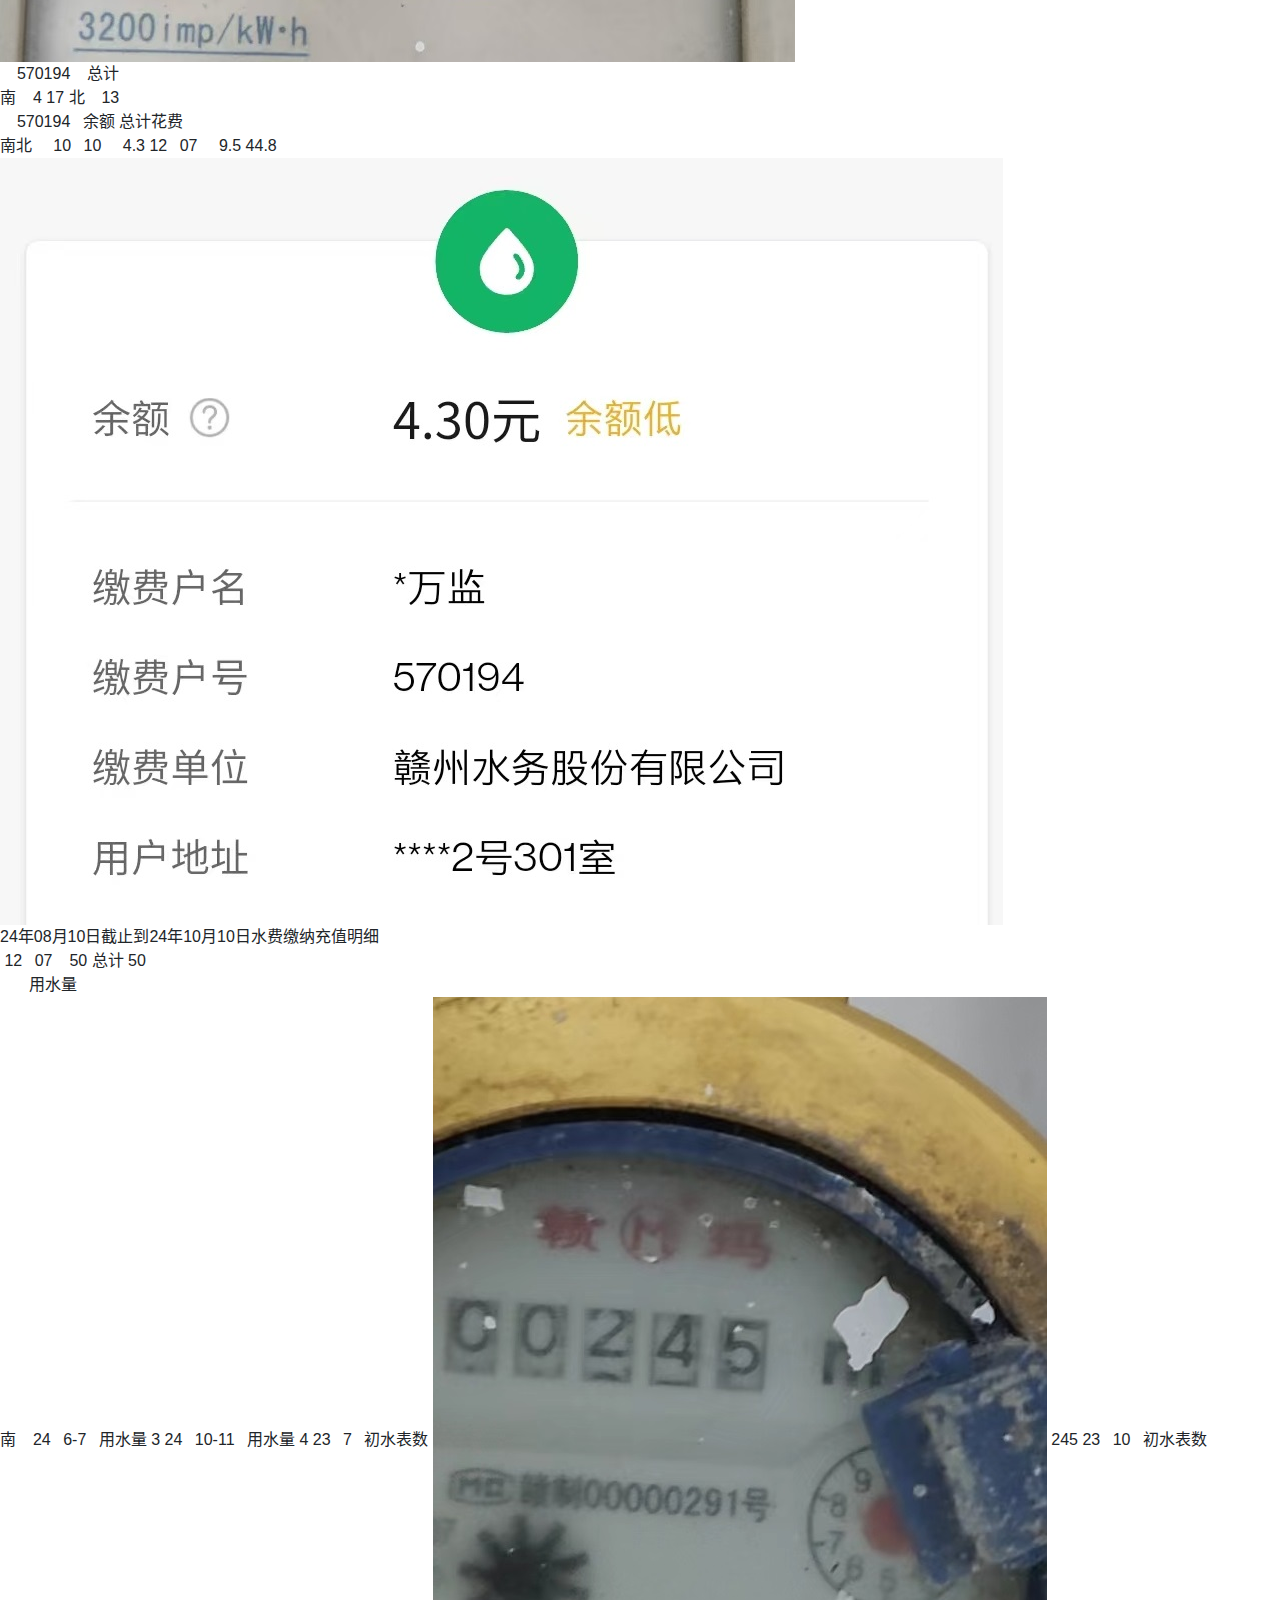
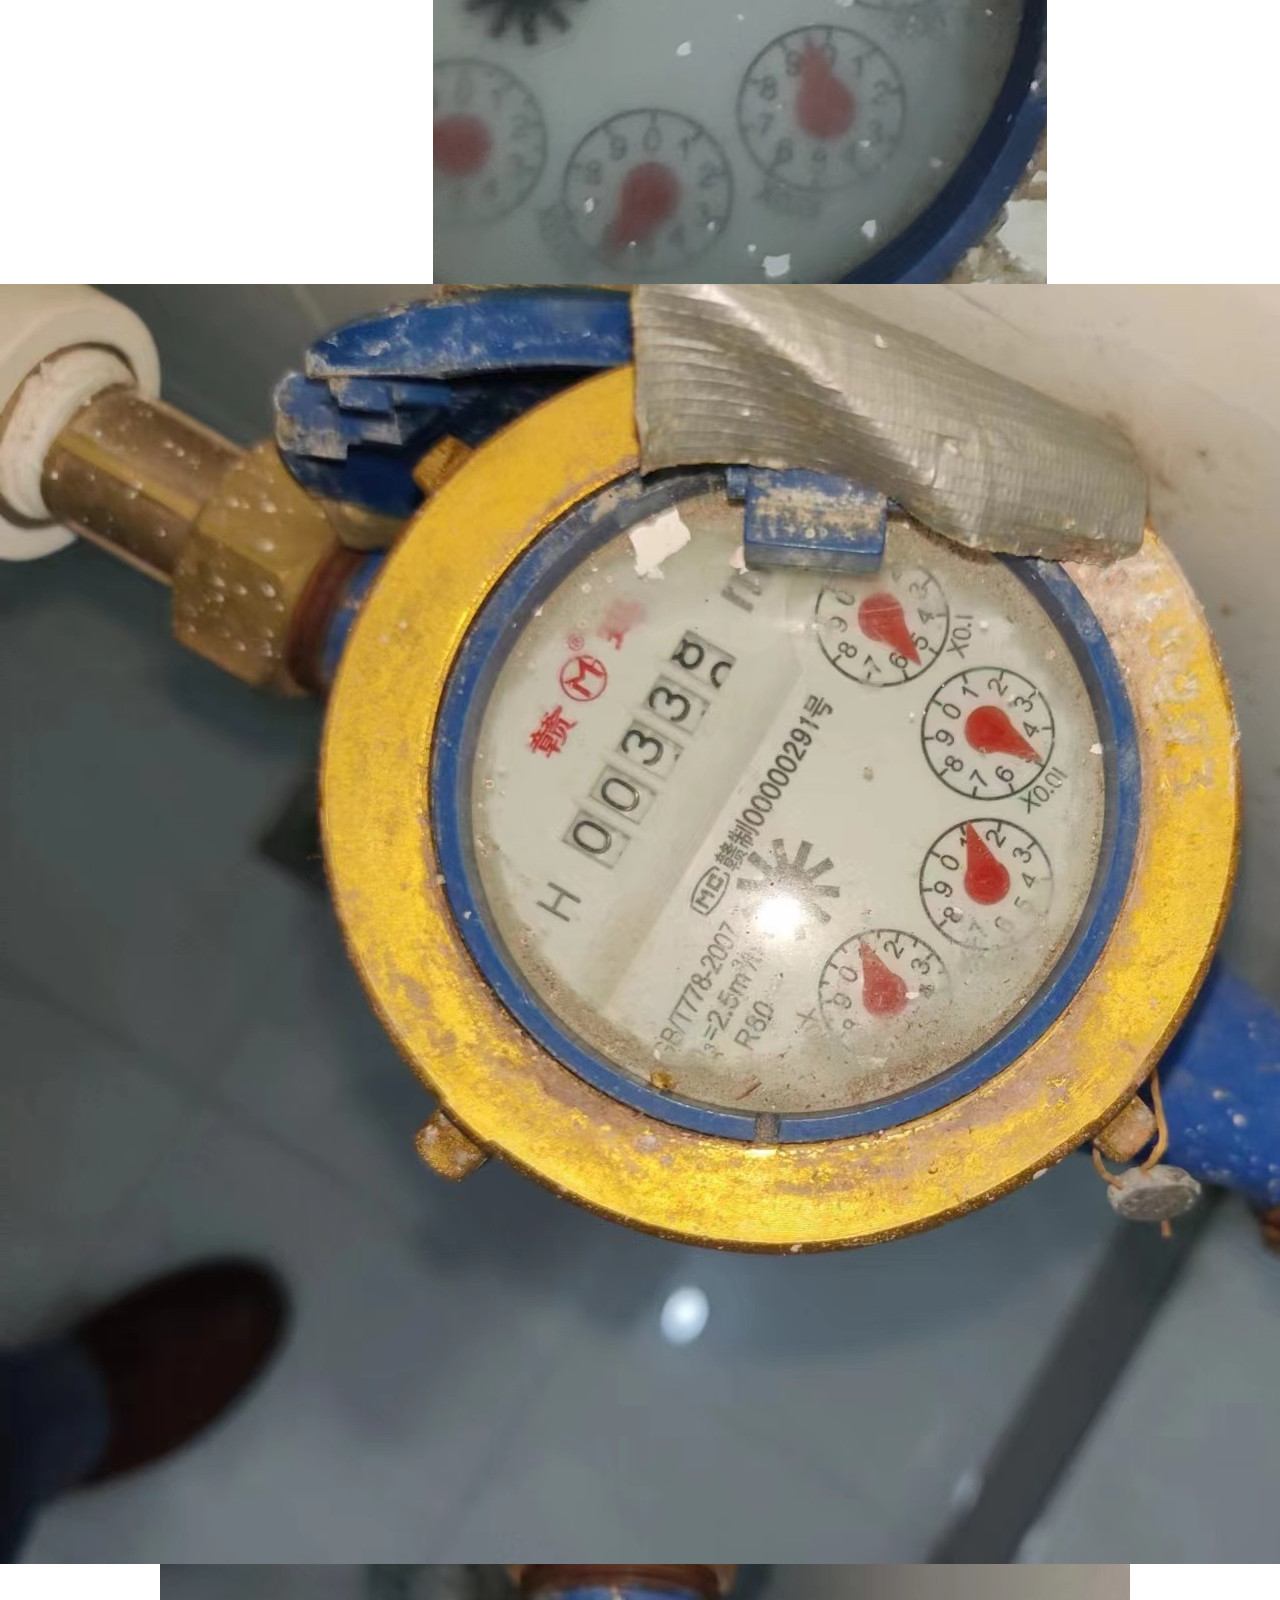
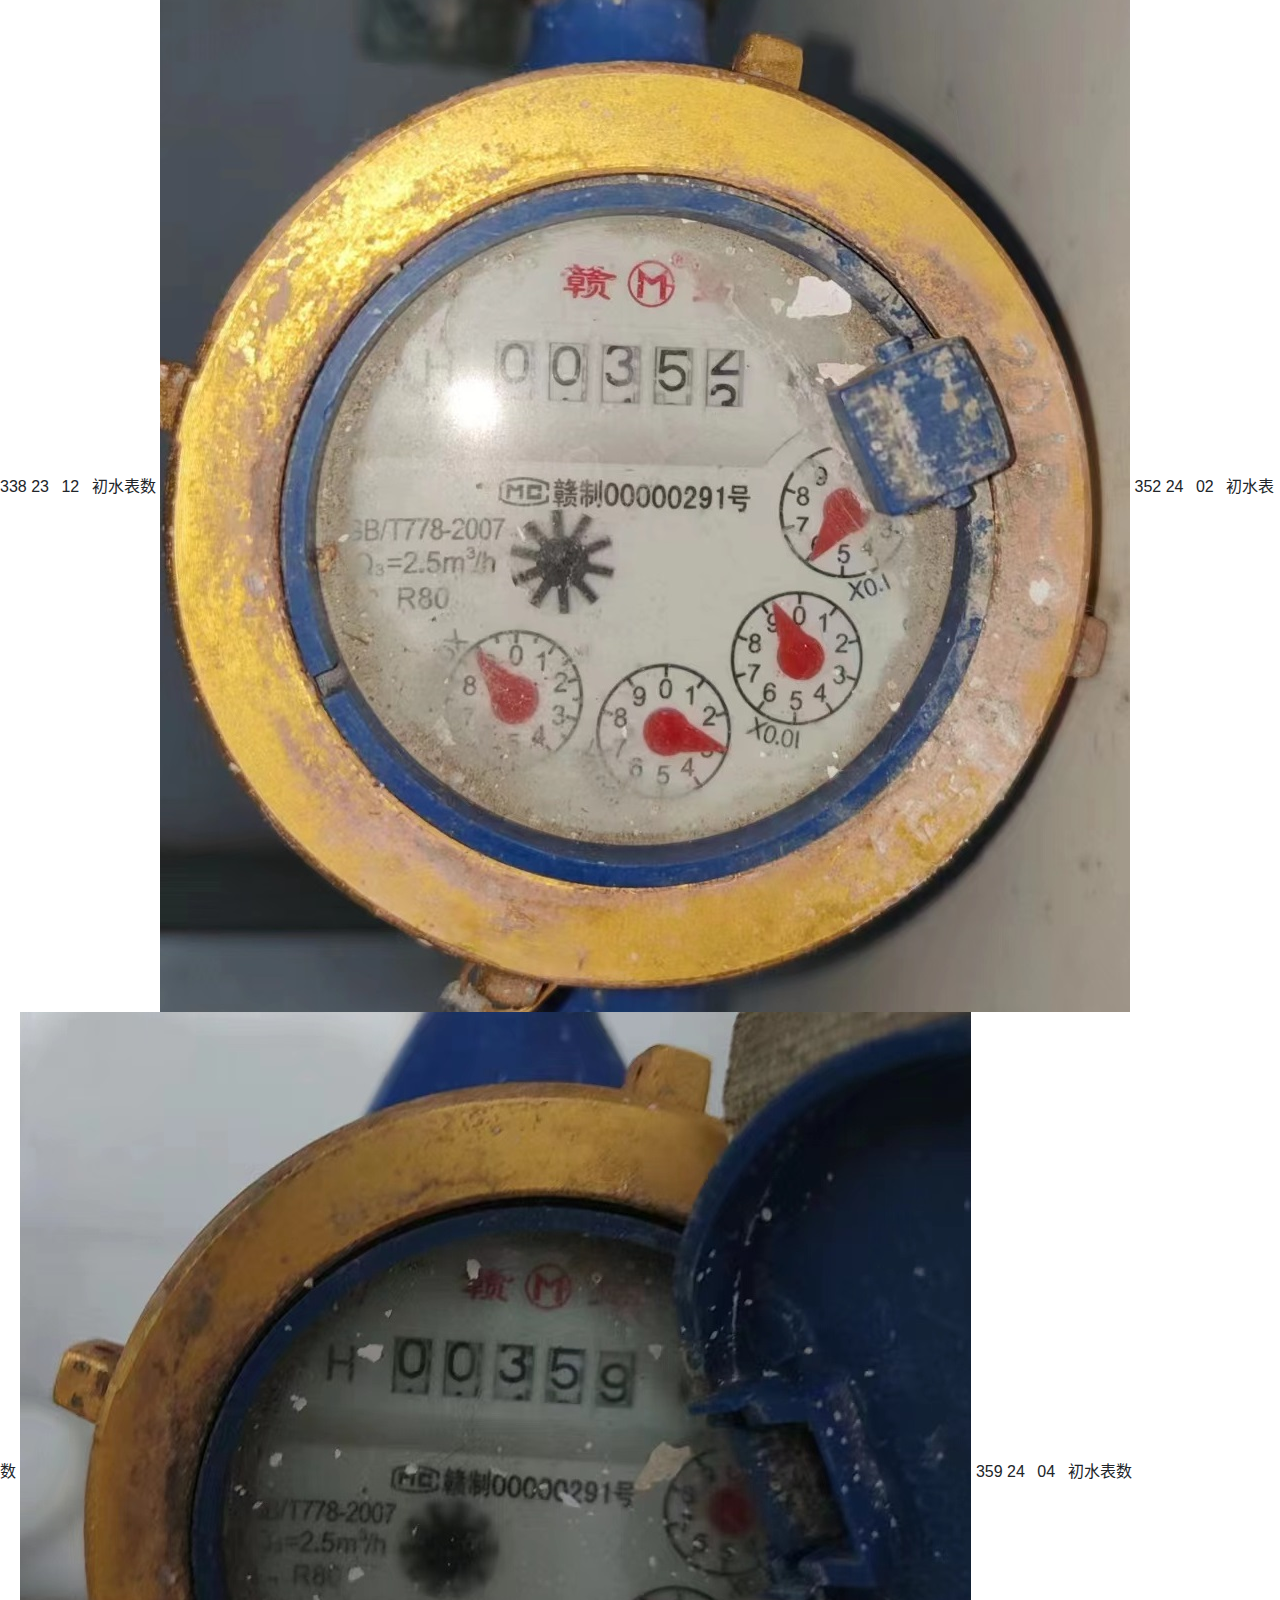
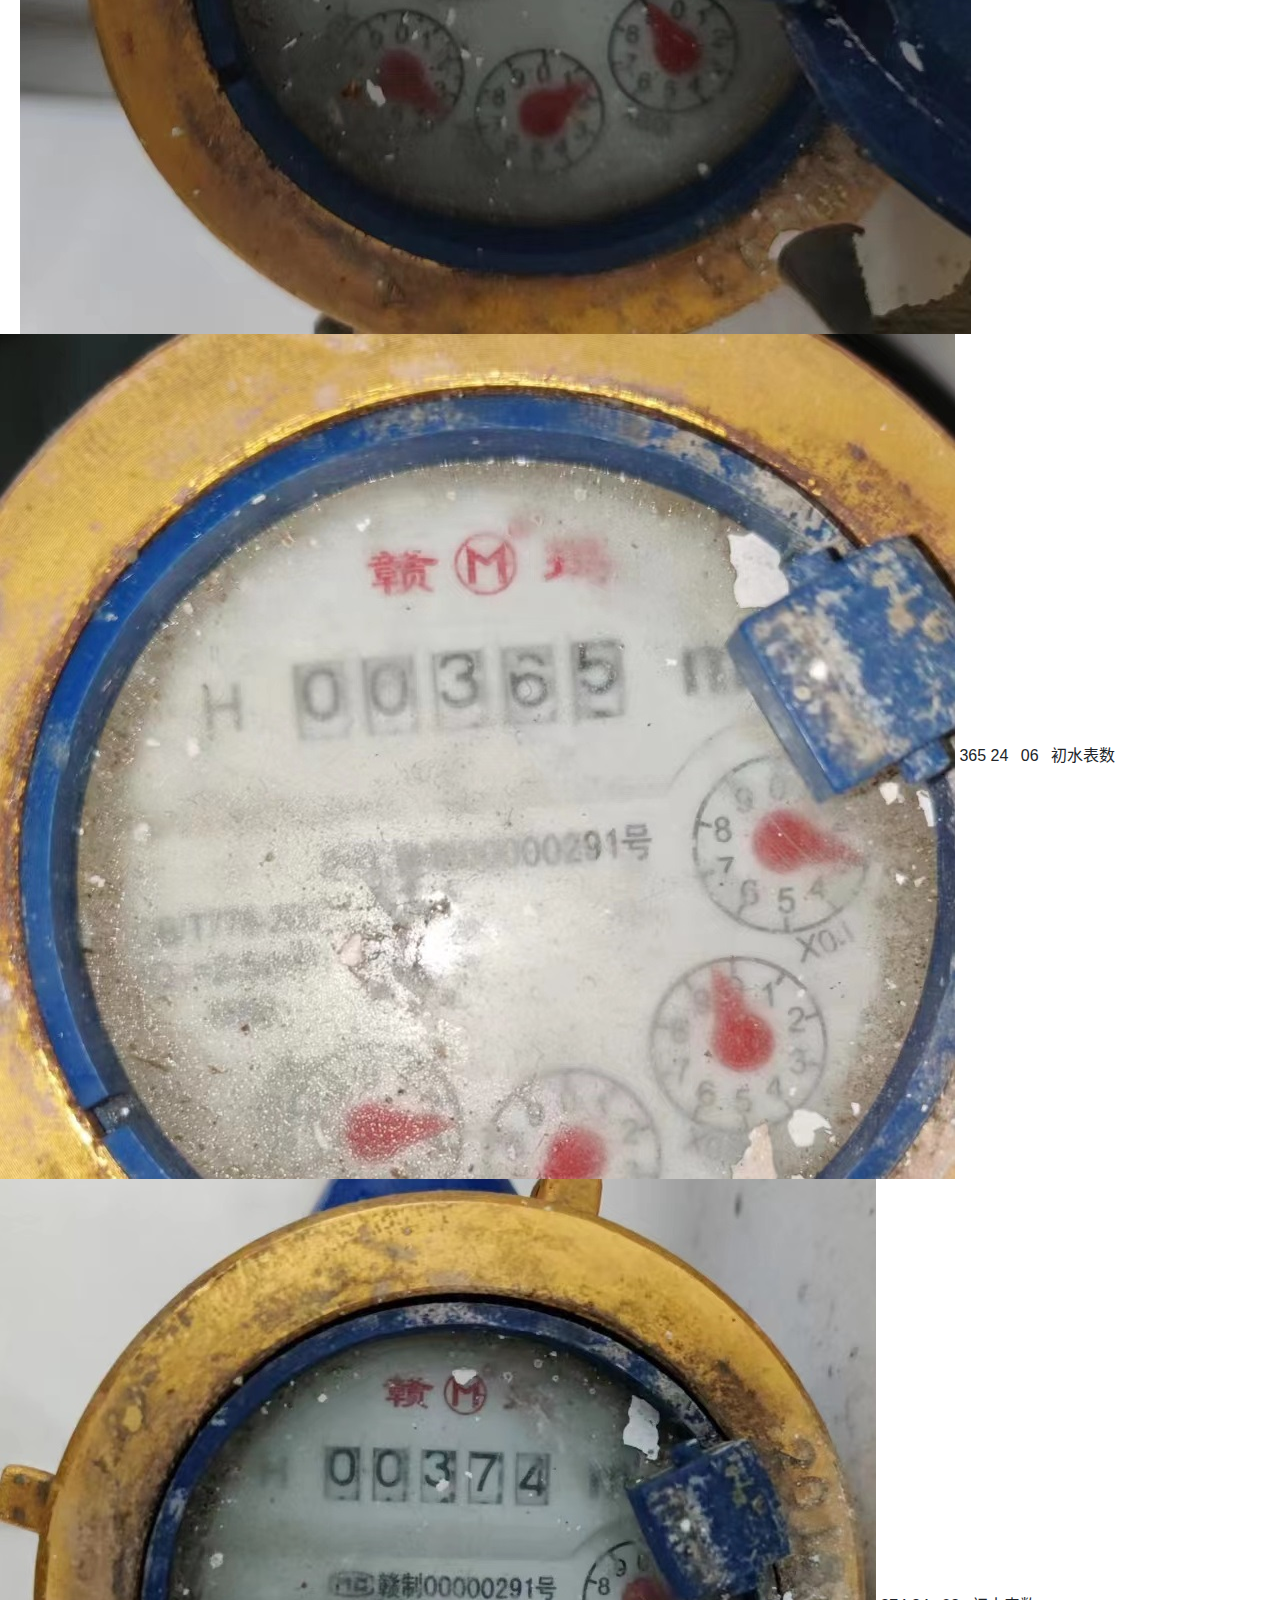
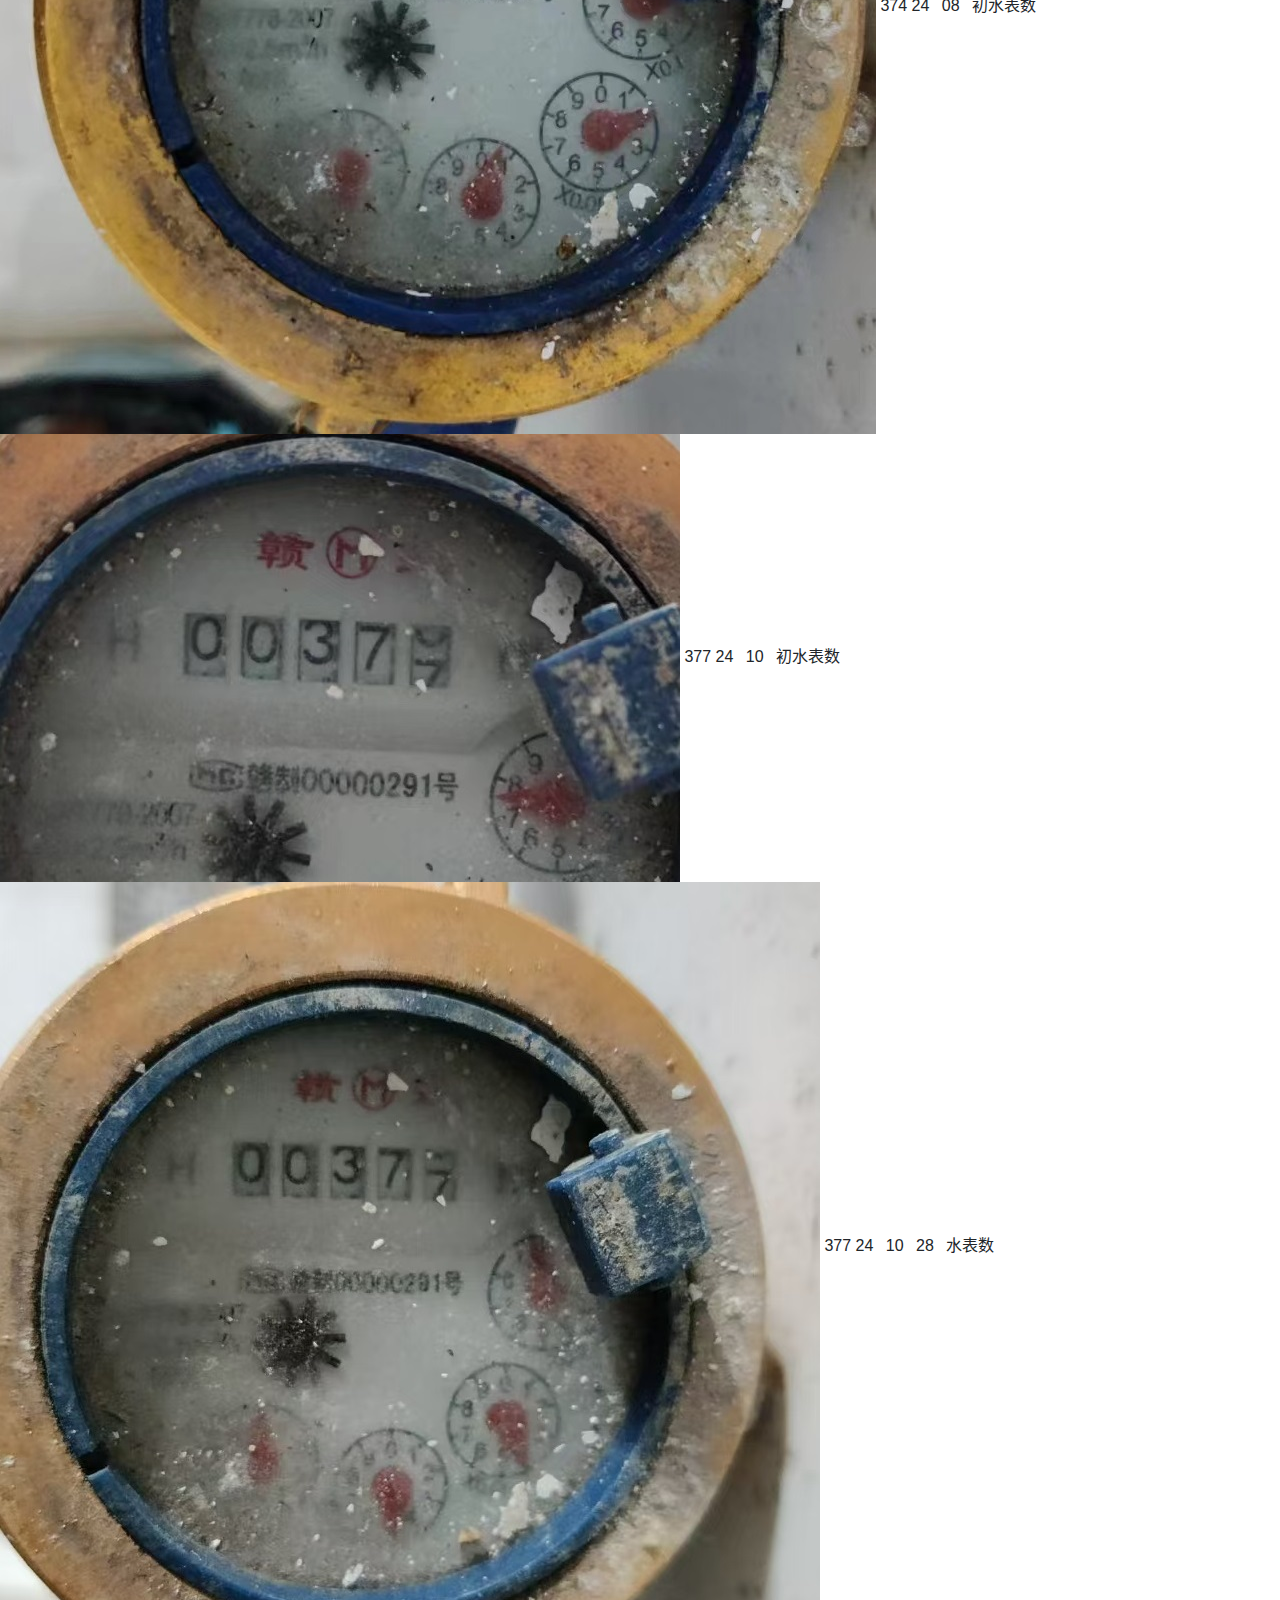
==== commit bd078270: "Update index.html" ====
--- a/index.html
+++ b/index.html
@@ -8,15 +8,15 @@
 		
 		<!-- Bootstrap 的 CSS 文件 -->
 		<link rel="stylesheet" href="css/bootstrap.min.css">
-		 <link rel="stylesheet" href="css/241028.css">
+		 <link rel="stylesheet" href="css/241203.css">
 		 <link rel="stylesheet" href="css/frgz.css">
-		<title>24-10月电费</title>
+		<title>24-11月电费</title>
 		<script>
 			let password="";
 			let num = Math.floor(Math.random()*100);
 			let a = num;
 			password = prompt(`请输入密码：${num}`)
-			if(password!== "4930"){
+			if(password!== "5554" && password!=='14806'){
 				alert("密码不正确");
 				window.opener = null;
 				window.close();
@@ -52,7 +52,7 @@
 					<div class="title-2">
 						<span>2024</span>
 						<i class="iconfont icon-Year"></i>
-						<span>10月</span>
+						<span>11月</span>
 						<i class="iconfont icon-yuefenxuanze"></i>
 						<span>（</span>
 						<i class="iconfont icon-dianfeiheshou"></i>
@@ -71,17 +71,17 @@
 					<li class="title1">
 						<div>
 							<span>南<i class="iconfont icon-fangjian"></i></span>
-							<span>1.4</span>
-							<span>-</span>
-							<span style="color: red;">1.4</span>
+							<span>45</span>
+							<span>10.54</span>
+							<span style="color: red;">55.54</span>
 						</div>
 					</li>
 					<li class="title1">
 						<div>
 							<span>北<i class="iconfont icon-fangjian"></i></span>
-							<span>49.3</span>
-							<span>-</span>
-							<span style="color: red;">49.3</span>
+							<span>113.8</span>
+							<span>34.26</span>
+							<span style="color: red;">148.06</span>
 						</div>
 					</li>
 				</ul>
@@ -124,19 +124,19 @@
 						<div class="right">
 							  <span class = "blue">③</span> ÷ <span class="red">①</span> × <span class="green">②</span> =电<i class="iconfont icon-dianfei"></i><span class="blue">(南)</span>
 							<br />
-							 <span class = "blue">2.2</span> ÷ <span class="red">78.8</span> × <span class="green">50.7</span> =1.4￥<span class="blue">(南)</span>
+							 <span class = "blue">67.1</span> ÷ <span class="red">236.8</span> × <span class="green">158.8</span> =45￥<span class="blue">(南)</span>
 							<br />
 							 <span class="orange">④</span> ÷ <span class="red">①</span> × <span class="green">②</span>= 电<i class="iconfont icon-dianfei"></i><span class="orange">(北)</span>
 							<br />
-							 <span class="orange">76.6</span> ÷ <span class="red">78.8</span> × <span class="green">50.7</span> = 49.3￥<span class="orange">(北)</span>
+							 <span class="orange">169.7</span> ÷ <span class="red">236.8</span> × <span class="green">158.8</span> = 113.8￥<span class="orange">(北)</span>
 							<br />
 							    <span class="blue">⑦</span> ÷ <span class="red">⑤</span> × <span class="green">⑥</span> = 水<i class="iconfont icon-shuifeimingxi"></i><span class="blue">(南)</span>
 							<br />
-								<span class="blue">-</span> ÷ <span class="red">-</span> × <span class="green">-</span> = 0￥<span class="blue">(南)</span>
+								<span class="blue">4</span> ÷ <span class="red">17</span> × <span class="green">44.8</span> = 10.54￥<span class="blue">(南)</span>
 							<br />
 								<span class="orange">⑧ </span> ÷ <span class="red">⑤</span>  × <span class="green">⑥</span> = 水<i class="iconfont icon-shuifeimingxi"></i><span class="orange">(北)</span>
 							<br />
-								<span class="orange">-</span> ÷ <span class="red">-</span> × <span class="green">-</span> = -￥<span class="orange">(北)</span>
+								<span class="orange">13</span> ÷ <span class="red">17</span> × <span class="green">44.8</span> = 34.26￥<span class="orange">(北)</span>
 						</div>
 						
 					</div>
@@ -151,41 +151,41 @@
 						</div>
 						<div class='nf'>
 							<span>南<i class="iconfont icon-fangjian"></i></span>
-							<span>10<i class="iconfont icon-yuefenxuanze"></i>10<i class="iconfont icon-daily"></i> </span>
-							<span>10<i class="iconfont icon-yuefenxuanze"></i>28<i class="iconfont icon-daily"></i> </span>
-							<span><i class="iconfont icon-dianbiao"></i></span>
-							<span>10<i class="iconfont icon-yuefenxuanze"></i>10<i class="iconfont icon-daily"></i> </span>
-							<span>10<i class="iconfont icon-yuefenxuanze"></i>28<i class="iconfont icon-daily"></i> </span>
-							<span><i class="iconfont icon-dianbiao"></i></span>
-							<span>2.2</span>
-							<span>3278.4</span>
+							<span>10<i class="iconfont icon-yuefenxuanze"></i>28<i class="iconfont icon-daily"></i> </span>
+							<span>12<i class="iconfont icon-yuefenxuanze"></i>03<i class="iconfont icon-daily"></i> </span>
+							<span><i class="iconfont icon-dianbiao"></i></span>
+							<span>10<i class="iconfont icon-yuefenxuanze"></i>28<i class="iconfont icon-daily"></i> </span>
+							<span>12<i class="iconfont icon-yuefenxuanze"></i>03<i class="iconfont icon-daily"></i> </span>
+							<span><i class="iconfont icon-dianbiao"></i></span>
+							<span>67.1</span>
 							<span>3280.6</span>
-							<span>2.2</span>
+							<span>3332.4</span>
+							<span>51.8</span>
 							<span>5461.7</span>
-							<span>5461.7</span>
-							<span>0</span>
+							<span>5477</span>
+							<span>15.3</span>
 						</div>
 						<div class='nf'>
 							<span>北<i class="iconfont icon-fangjian"></i></span>
-							<span>10<i class="iconfont icon-yuefenxuanze"></i>10<i class="iconfont icon-daily"></i> </span>
-							<span>10<i class="iconfont icon-yuefenxuanze"></i>28<i class="iconfont icon-daily"></i> </span>
-							<span><i class="iconfont icon-dianbiao"></i></span>
-							<span>10<i class="iconfont icon-yuefenxuanze"></i>10<i class="iconfont icon-daily"></i> </span>
-							<span>10<i class="iconfont icon-yuefenxuanze"></i>28<i class="iconfont icon-daily"></i> </span>
-							<span><i class="iconfont icon-dianbiao"></i></span>
-							<span>76.6</span>
-							<span>11853.8</span>
+							<span>10<i class="iconfont icon-yuefenxuanze"></i>28<i class="iconfont icon-daily"></i> </span>
+							<span>12<i class="iconfont icon-yuefenxuanze"></i>03<i class="iconfont icon-daily"></i> </span>
+							<span><i class="iconfont icon-dianbiao"></i></span>
+							<span>10<i class="iconfont icon-yuefenxuanze"></i>28<i class="iconfont icon-daily"></i> </span>
+							<span>12<i class="iconfont icon-yuefenxuanze"></i>03<i class="iconfont icon-daily"></i> </span>
+							<span><i class="iconfont icon-dianbiao"></i></span>
+							<span>169.7</span>
 							<span>11930.4</span>
-							<span>76.6</span>
+							<span>12100.1</span>
+							<span>169.7</span>
 							<span>2192.1</span>
-							<span>2192.1</span>
-							<span>0</span>
+							<span>2209.6</span>
+							<span>异常</span>
 						</div>
 						<div class='title'>
 								<span>总计</span>
-								<span>78.8</span>
-								<span>0</span>
-								<span class="total">78.8</span>
+								<span>221.5</span>
+								<span>15.3</span>
+								<span class="total">236.8</span>
 						</div>
 					</div>
 				</div>
@@ -199,48 +199,48 @@
 						</div>
 						<div class='nf'>
 							<span>南北<i class="iconfont icon-fangjian"></i></span>
-							<span>10<i class="iconfont icon-yuefenxuanze"></i><i class="iconfont icon-chongshuidian"></i>总计</span>
-							<span>10<i class="iconfont icon-yuefenxuanze"></i>28<i class="iconfont icon-daily"></i> </span>
+							<span>11<i class="iconfont icon-yuefenxuanze"></i><i class="iconfont icon-chongshuidian"></i>总计</span>
+							<span>12<i class="iconfont icon-yuefenxuanze"></i>03<i class="iconfont icon-daily"></i> </span>
 							<span>花费<i class="iconfont icon-dianfeiheshou"></i></span>
-							<span>10<i class="iconfont icon-yuefenxuanze"></i>10<i class="iconfont icon-daily"></i> </span>
-							<span>10<i class="iconfont icon-yuefenxuanze"></i>28<i class="iconfont icon-daily"></i> </span>
+							<span>10<i class="iconfont icon-yuefenxuanze"></i>28<i class="iconfont icon-daily"></i> </span>
+							<span>12<i class="iconfont icon-yuefenxuanze"></i>03<i class="iconfont icon-daily"></i> </span>
 							<span>花费<i class="iconfont icon-dianfeiheshou"></i></span>
 							<span><i class="iconfont icon-dengji"></i></span>
-							<span>104.15</span>
-							<span>53.45</span>
-							<span>50.7</span>
+							<span>153.45</span>
+							<span>4.85</span>
+							<span>148.6</span>
 							<span>79</span>
-							<span>79</span>
-							<span>0</span>
-							<span class="total">50.7</span>
+							<span>68.8</span>
+							<span>10.2</span>
+							<span class="total">158.8</span>
 						</div>
 						<div class='pic'>
 							<span>余额</span>
-							<span>10<i class="iconfont icon-yuefenxuanze"></i>10<i class="iconfont icon-daily"></i> </span>
-							<span>10<i class="iconfont icon-yuefenxuanze"></i>28<i class="iconfont icon-daily"></i> </span>
-							<span>10<i class="iconfont icon-yuefenxuanze"></i>10<i class="iconfont icon-daily"></i> </span>
-							<span>10<i class="iconfont icon-yuefenxuanze"></i>28<i class="iconfont icon-daily"></i> </span>
-							<span>132.45<i class="iconfont icon-dianfeiheshou"></i></span>
-							<span><img src="img/241010D02.jpg" alt=""></span>
+							<span>10<i class="iconfont icon-yuefenxuanze"></i>28<i class="iconfont icon-daily"></i> </span>
+							<span>12<i class="iconfont icon-yuefenxuanze"></i>03<i class="iconfont icon-daily"></i> </span>
+							<span>10<i class="iconfont icon-yuefenxuanze"></i>28<i class="iconfont icon-daily"></i> </span>
+							<span>12<i class="iconfont icon-yuefenxuanze"></i>03<i class="iconfont icon-daily"></i> </span>
+							<span>73.65<i class="iconfont icon-dianfeiheshou"></i></span>
 							<span><img src="img/241028D02.jpg" alt=""></span>
-							<span><img src="img/241010D03.jpg" alt=""></span>
+							<span><img src="img/241203D02.jpg" alt=""></span>
 							<span><img src="img/241028D03.jpg" alt=""></span>
+							<span><img src="img/241203D03.jpg" alt=""></span>
 						</div>
 						<div class='title1'>
-							<span>南房10月28日已出租</span>
+							<span>北房储物间电表出现异常</span>
 						</div>
 						<div class='title2'>
-							<span>10<i class="iconfont icon-yuefenxuanze"></i>10<i class="iconfont icon-daily"></i>截止到10<i class="iconfont icon-yuefenxuanze"></i>28<i class="iconfont icon-daily"></i>电费缴纳充值明细</span>
+							<span>10<i class="iconfont icon-yuefenxuanze"></i>28<i class="iconfont icon-daily"></i>截止到12<i class="iconfont icon-yuefenxuanze"></i>03<i class="iconfont icon-daily"></i>电费缴纳充值明细</span>
 						</div>
 						<div class='zcz'>
-							<span><img src="img/241028D01.jpg" alt=""></span>
-							<span>10<i class="iconfont icon-yuefenxuanze"></i>12<i class="iconfont icon-daily"></i></span>
-							<span>0</span>
-							<span>10<i class="iconfont icon-yuefenxuanze"></i>16<i class="iconfont icon-daily"></i></span>
-							<span>0</span>
-							<span>10<i class="iconfont icon-yuefenxuanze"></i>25<i class="iconfont icon-daily"></i></span>
-							<span>0</span>
-							<span>10<i class="iconfont icon-yuefenxuanze"></i>28<i class="iconfont icon-daily"></i></span>
+							<span><img src="img/241203D01.jpg" alt=""></span>
+							<span>11<i class="iconfont icon-yuefenxuanze"></i>12<i class="iconfont icon-daily"></i></span>
+							<span>0</span>
+							<span>11<i class="iconfont icon-yuefenxuanze"></i>16<i class="iconfont icon-daily"></i></span>
+							<span>0</span>
+							<span>11<i class="iconfont icon-yuefenxuanze"></i>25<i class="iconfont icon-daily"></i></span>
+							<span>0</span>
+							<span>12<i class="iconfont icon-yuefenxuanze"></i>03<i class="iconfont icon-daily"></i></span>
 							<span>100</span>
 							<span>总计</span>
 							<span>100</span>
@@ -252,7 +252,7 @@
 							<span>2024年度用电度数</span>
 							<span>1<i class="iconfont icon-yuefenxuanze"></i></span>
 							<span>575</span>
-							<span><br><br>供电局规定居民全年<br>累计用电未超过2160度，0.6元/度<br>基础电费档次0.6元/度；<br>超过2160，0.65元/度；<br>超过4200,0.10元/度。</span>
+							<span><br><br>供电局规定居民全年<br>累计用电未超过2160度，0.6元/度<br>基础电费档次0.6元/度；<br>超过2160，0.65元/度；<br>超过4200,0.90元/度。</span>
 							<span>2<i class="iconfont icon-yuefenxuanze"></i></span>
 							<span>3<i class="iconfont icon-yuefenxuanze"></i></span>
 							<span>407.2</span>
@@ -270,6 +270,8 @@
 							<span>392.7</span>
 							<span>10<i class="iconfont icon-yuefenxuanze"></i></span>
 							<span>78.8</span>
+							<span>11<i class="iconfont icon-yuefenxuanze"></i></span>
+							<span>236.8</span>
 							<!-- <span>0</span> -->
 							<!--
 							<span>5<i class="iconfont icon-yuefenxuanze"></i></span>
@@ -289,7 +291,7 @@
 							<span>12<i class="iconfont icon-yuefenxuanze"></i></span>
 							<span>0</span> -->
 							<span>总计</span>
-							<span>4003.3</span>
+							<span>4240.1</span>
 						</div>
 					</div>
 				</div>
@@ -303,25 +305,25 @@
 						</div>
 						<div class='nf'>
 							<span>南<i class="iconfont icon-fangjian"></i></span>
-							<span>10<i class="iconfont icon-yuefenxuanze"></i>10<i class="iconfont icon-daily"></i> </span>
-							<span>10<i class="iconfont icon-yuefenxuanze"></i>28<i class="iconfont icon-daily"></i> </span>
-							<span><i class="iconfont icon-dianbiao"></i></span>
-							<span>10<i class="iconfont icon-yuefenxuanze"></i>10<i class="iconfont icon-daily"></i> </span>
-							<span>10<i class="iconfont icon-yuefenxuanze"></i>28<i class="iconfont icon-daily"></i> </span>
-							<span><i class="iconfont icon-dianbiao"></i></span>
-							<span class="total">2.2</span>
-							<span>3278.4</span>
+							<span>10<i class="iconfont icon-yuefenxuanze"></i>28<i class="iconfont icon-daily"></i> </span>
+							<span>12<i class="iconfont icon-yuefenxuanze"></i>03<i class="iconfont icon-daily"></i> </span>
+							<span><i class="iconfont icon-dianbiao"></i></span>
+							<span>10<i class="iconfont icon-yuefenxuanze"></i>28<i class="iconfont icon-daily"></i> </span>
+							<span>12<i class="iconfont icon-yuefenxuanze"></i>03<i class="iconfont icon-daily"></i> </span>
+							<span><i class="iconfont icon-dianbiao"></i></span>
+							<span class="total">67.1</span>
 							<span>3280.6</span>
-							<span>2.2</span>
+							<span>3332.4</span>
+							<span>51.8</span>
 							<span>5461.7</span>
-							<span>5461.7</span>
-							<span>0</span>
-							<span>10<i class="iconfont icon-yuefenxuanze"></i>10<i class="iconfont icon-daily"></i> </span>
-							<span>10<i class="iconfont icon-yuefenxuanze"></i>28<i class="iconfont icon-daily"></i> </span>
-							<span><img src="img/241010ND01.jpg" alt=""></span>
+							<span>5477</span>
+							<span>15.3</span>
+							<span>10<i class="iconfont icon-yuefenxuanze"></i>28<i class="iconfont icon-daily"></i> </span>
+							<span>12<i class="iconfont icon-yuefenxuanze"></i>03<i class="iconfont icon-daily"></i> </span>
 							<span><img src="img/241028ND01.jpg" alt=""></span>
-							<span><img src="img/241010ND02.jpg" alt=""></span>
+							<span><img src="img/241203ND01.jpg" alt=""></span>
 							<span><img src="img/241028ND02.jpg" alt=""></span>
+							<span><img src="img/241203ND02.jpg" alt=""></span>
 							
 						</div>
 						<!-- <div class='title1'>
@@ -340,25 +342,25 @@
 						</div>
 						<div class='nf'>
 							<span>北<i class="iconfont icon-fangjian"></i></span>
-							<span>10<i class="iconfont icon-yuefenxuanze"></i>10<i class="iconfont icon-daily"></i> </span>
-							<span>10<i class="iconfont icon-yuefenxuanze"></i>28<i class="iconfont icon-daily"></i> </span>
-							<span><i class="iconfont icon-dianbiao"></i></span>
-							<span>10<i class="iconfont icon-yuefenxuanze"></i>10<i class="iconfont icon-daily"></i> </span>
-							<span>10<i class="iconfont icon-yuefenxuanze"></i>28<i class="iconfont icon-daily"></i> </span>
-							<span><i class="iconfont icon-dianbiao"></i></span>
-							<span class="total">76.6</span>
-							<span>11853.8</span>
+							<span>10<i class="iconfont icon-yuefenxuanze"></i>28<i class="iconfont icon-daily"></i> </span>
+							<span>12<i class="iconfont icon-yuefenxuanze"></i>03<i class="iconfont icon-daily"></i> </span>
+							<span><i class="iconfont icon-dianbiao"></i></span>
+							<span>10<i class="iconfont icon-yuefenxuanze"></i>28<i class="iconfont icon-daily"></i> </span>
+							<span>12<i class="iconfont icon-yuefenxuanze"></i>03<i class="iconfont icon-daily"></i> </span>
+							<span><i class="iconfont icon-dianbiao"></i></span>
+							<span class="total">169.7</span>
 							<span>11930.4</span>
-							<span>76.6</span>
+							<span>12100.1</span>
+							<span>169.7</span>
 							<span>2192.1</span>
-							<span>2192.1</span>
-							<span>0</span>
-							<span>10<i class="iconfont icon-yuefenxuanze"></i>10<i class="iconfont icon-daily"></i> </span>
-							<span>10<i class="iconfont icon-yuefenxuanze"></i>28<i class="iconfont icon-daily"></i> </span>
-							<span><img src="img/241010BD01.jpg" alt=""></span>
+							<span>2209.6</span>
+							<span>异常</span>
+							<span>10<i class="iconfont icon-yuefenxuanze"></i>28<i class="iconfont icon-daily"></i> </span>
+							<span>12<i class="iconfont icon-yuefenxuanze"></i>03<i class="iconfont icon-daily"></i> </span>
 							<span><img src="img/241028BD01.jpg" alt=""></span>
-							<span><img src="img/241010BD02.jpg" alt=""></span>
+							<span><img src="img/241203BD01.jpg" alt=""></span>
 							<span><img src="img/241028BD02.jpg" alt=""></span>
+							<span><img src="img/241203BD02.jpg" alt=""></span>
 						</div>
 					</div>
 				</div>
@@ -372,10 +374,10 @@
 						</div>
 						<div class='nf'>
 							<span>南<i class="iconfont icon-fangjian"></i></span>
-							<span>-</span>
-							<span class="total">-</span>
+							<span>4</span>
+							<span class="total">17</span>
 							<span>北<i class="iconfont icon-fangjian"></i></span>
-							<span>-</span>
+							<span>13</span>
 						</div>
 					</div>
 				</div>
@@ -389,23 +391,23 @@
 						</div>
 						<div class='nf'>
 							<span>南北	<i class="iconfont icon-fangjian"></i></span>
-							<span>08<i class="iconfont icon-yuefenxuanze"></i>10 <i class="iconfont icon-daily"></i> </span>
-							<span>37.1</span>
 							<span>10<i class="iconfont icon-yuefenxuanze"></i>10 <i class="iconfont icon-daily"></i> </span>
 							<span>4.3</span>
-							<span class="total">32.8</span>
-							<span><img src="img/240810S02.jpg" alt=""></span>
+							<span>12<i class="iconfont icon-yuefenxuanze"></i>07 <i class="iconfont icon-daily"></i> </span>
+							<span>9.5</span>
+							<span class="total">44.8</span>
 							<span><img src="img/241010S02.jpg" alt=""></span>
+							<span><img src="img/241207S02.jpg" alt=""></span>
 						</div>
 						<div class='title1'>
 							<span>24年08月10日截止到24年10月10日水费缴纳充值明细</span>
 						</div>
 						<div class="pic">
-							<span><img src="img/240810S01.jpg" alt=""></span>
-							<span>10<i class="iconfont icon-yuefenxuanze"></i>10<i class="iconfont icon-daily"></i></span>
-							<span>0</span>
+							<span><img src="img/241207S01.jpg" alt=""></span>
+							<span>12<i class="iconfont icon-yuefenxuanze"></i>07<i class="iconfont icon-daily"></i></span>
+							<span>50</span>
 							<span>总计</span>
-							<span>0</span>
+							<span>50</span>
 						</div>
 					</div>
 				</div>
@@ -418,10 +420,10 @@
 						</div>
 						<div class='nf'>
 							<span>南<i class="iconfont icon-fangjian"></i></span>
-							<span>24<i class="iconfont icon-Year"></i>4-5<i class="iconfont icon-yuefenxuanze"></i>用水量</span>
-							<span>9</span>
 							<span>24<i class="iconfont icon-Year"></i>6-7<i class="iconfont icon-yuefenxuanze"></i>用水量</span>
-							<span class="total">3</span>
+							<span>3</span>
+							<span>24<i class="iconfont icon-Year"></i>10-11<i class="iconfont icon-yuefenxuanze"></i>用水量</span>
+							<span class="total">4</span>
 							<span>23<i class="iconfont icon-Year"></i>7<i class="iconfont icon-yuefenxuanze"></i>初水表数</span>
 							<span><img src="img/07S01.jpg" alt=""></span>
 							<span>245</span>
@@ -446,6 +448,12 @@
 							<span>24<i class="iconfont icon-Year"></i>10<i class="iconfont icon-yuefenxuanze"></i>初水表数</span>
 							<span><img src="img/241010S01.jpg" alt=""></span>
 							<span>377</span>
+							<span>24<i class="iconfont icon-Year"></i>10<i class="iconfont icon-yuefenxuanze"></i>28<i class="iconfont icon-daily"></i>水表数</span>
+							<span><img src="img/241010S01.jpg" alt=""></span>
+							<span>377</span>
+							<span>24<i class="iconfont icon-Year"></i>12<i class="iconfont icon-yuefenxuanze"></i>03<i class="iconfont icon-daily"></i>水表数</span>
+							<span><img src="img/241203S03.jpg" alt=""></span>
+							<span>381</span>
 						</div>
 					</div>
 				</div>
@@ -458,8 +466,8 @@
 						</div>
 						<div class='nf'>
 							<span>北<i class="iconfont icon-fangjian"></i></span>
-							<span>24<i class="iconfont icon-Year"></i>10月<i class="iconfont icon-yuefenxuanze"></i>用水量</span>
-							<span class="total">-</span>
+							<span>24<i class="iconfont icon-Year"></i>10-11月<i class="iconfont icon-yuefenxuanze"></i>用水量</span>
+							<span class="total">13</span>
 						</div>
 					</div>
 				</div>
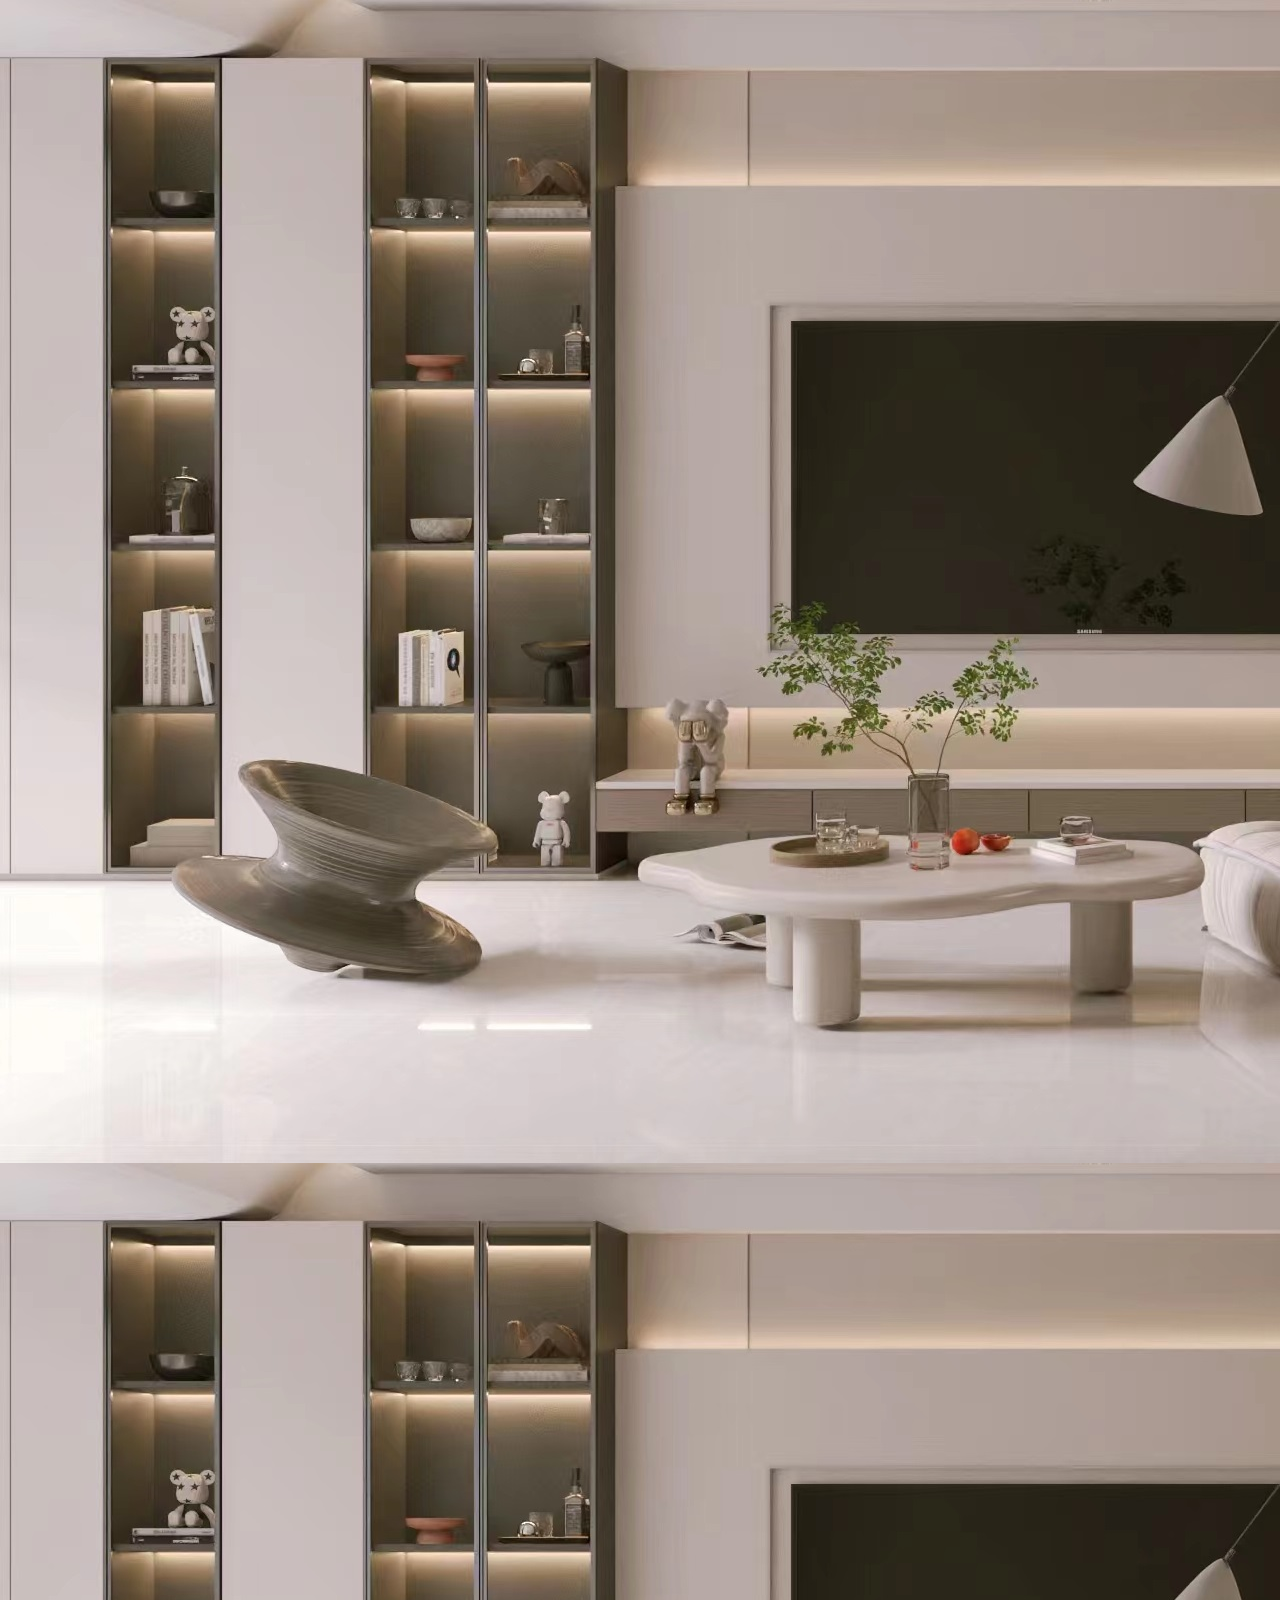
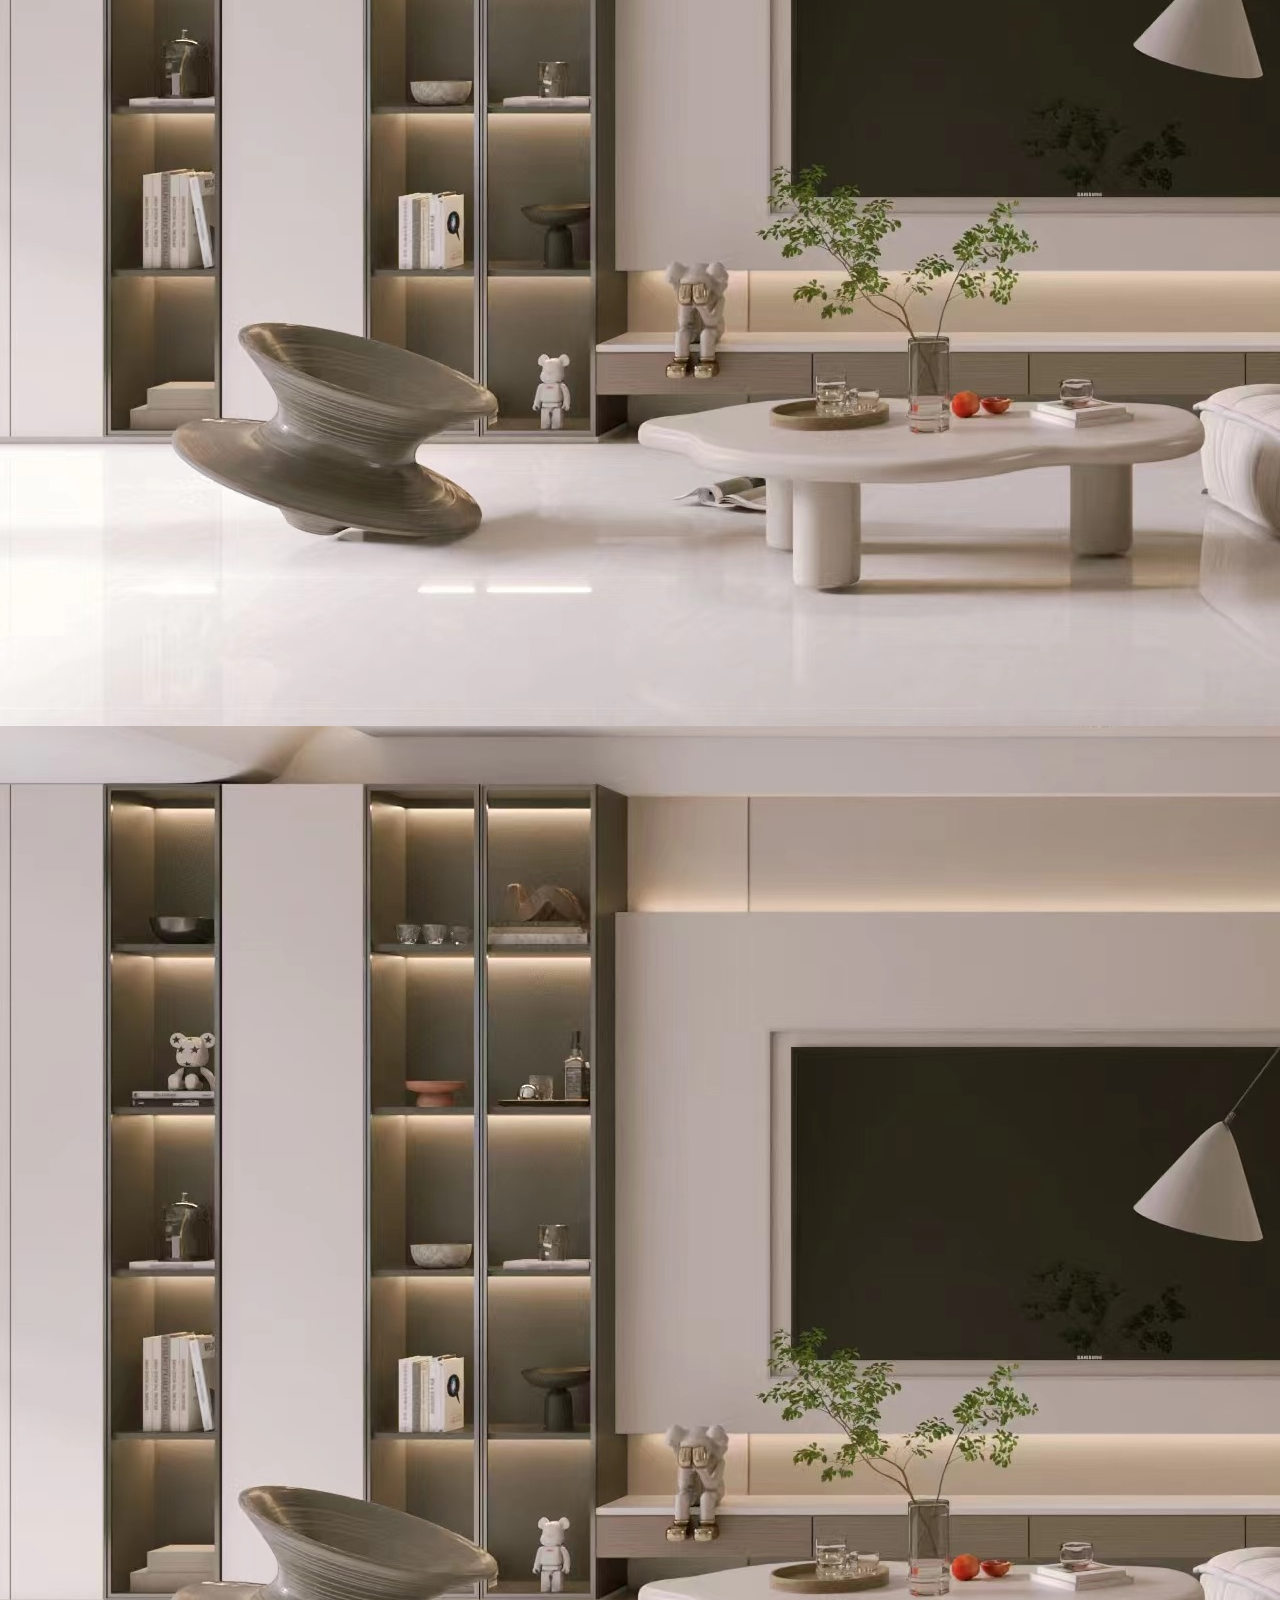
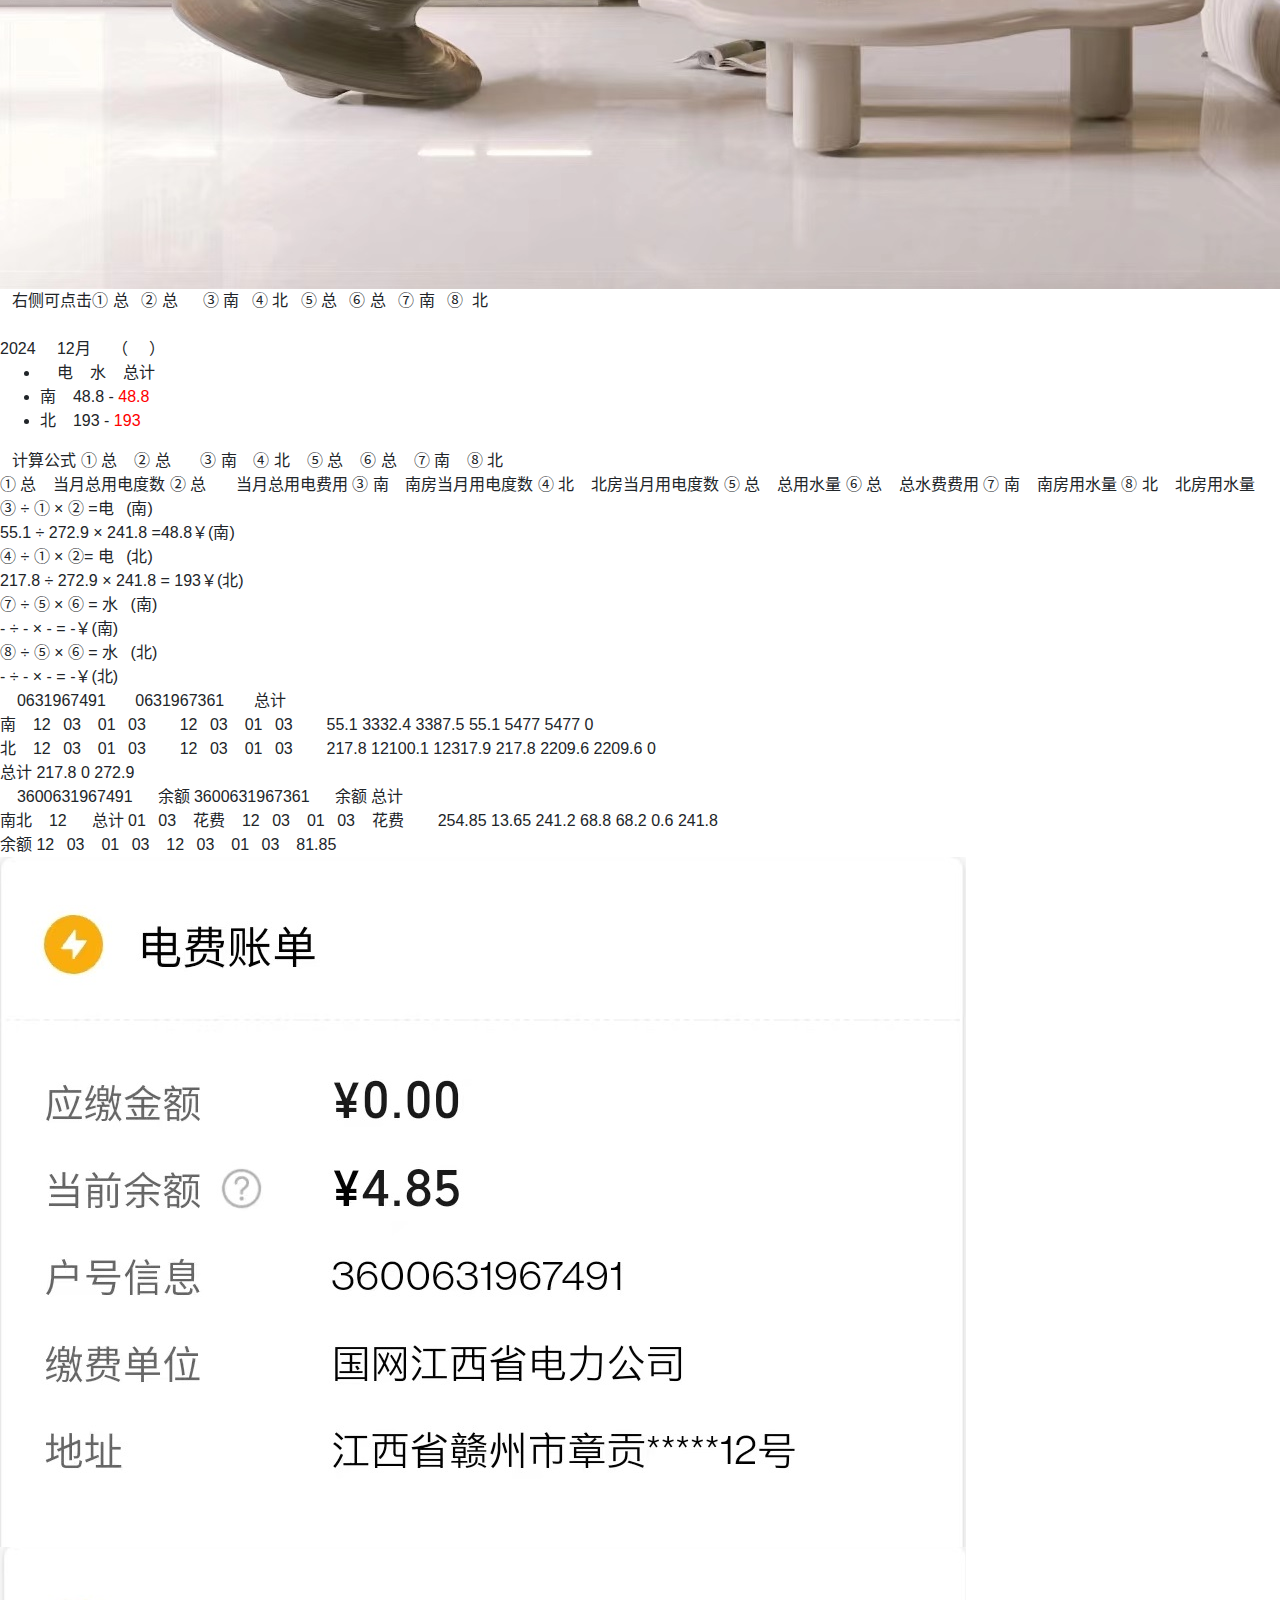
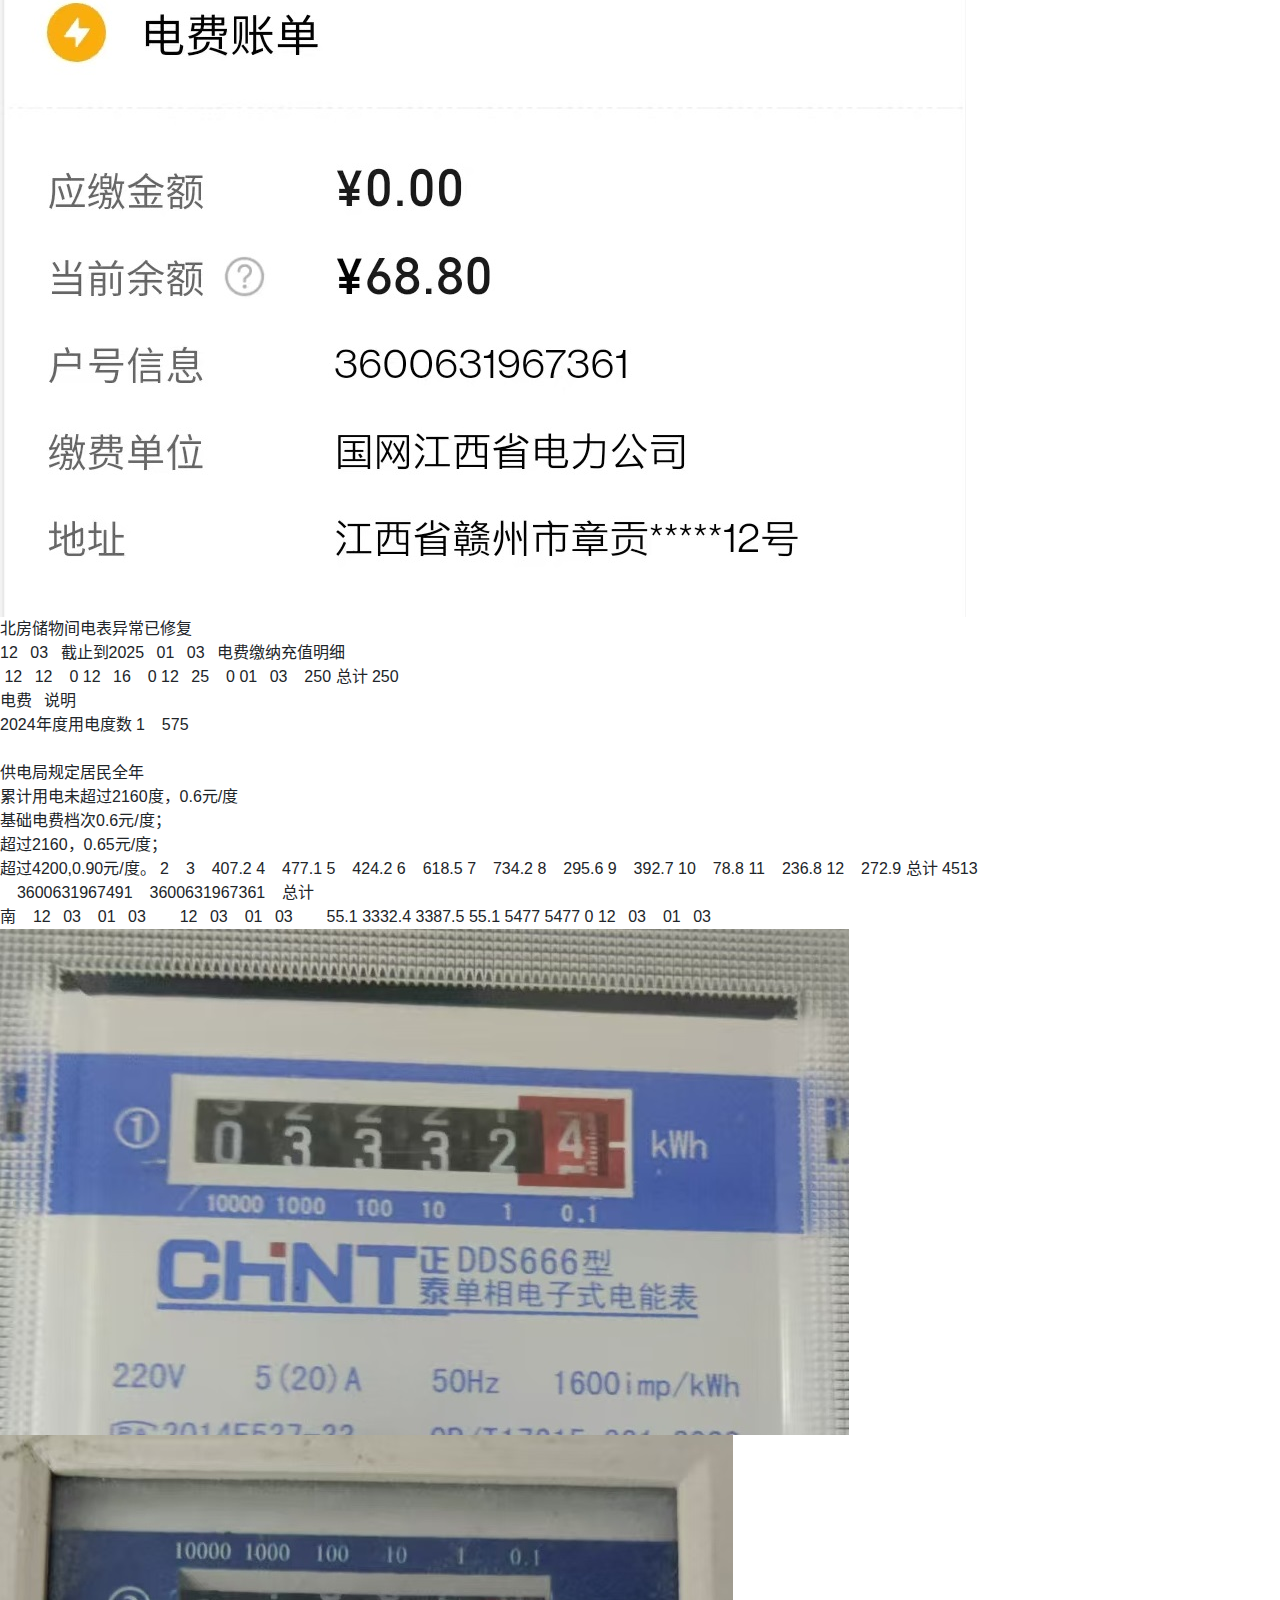
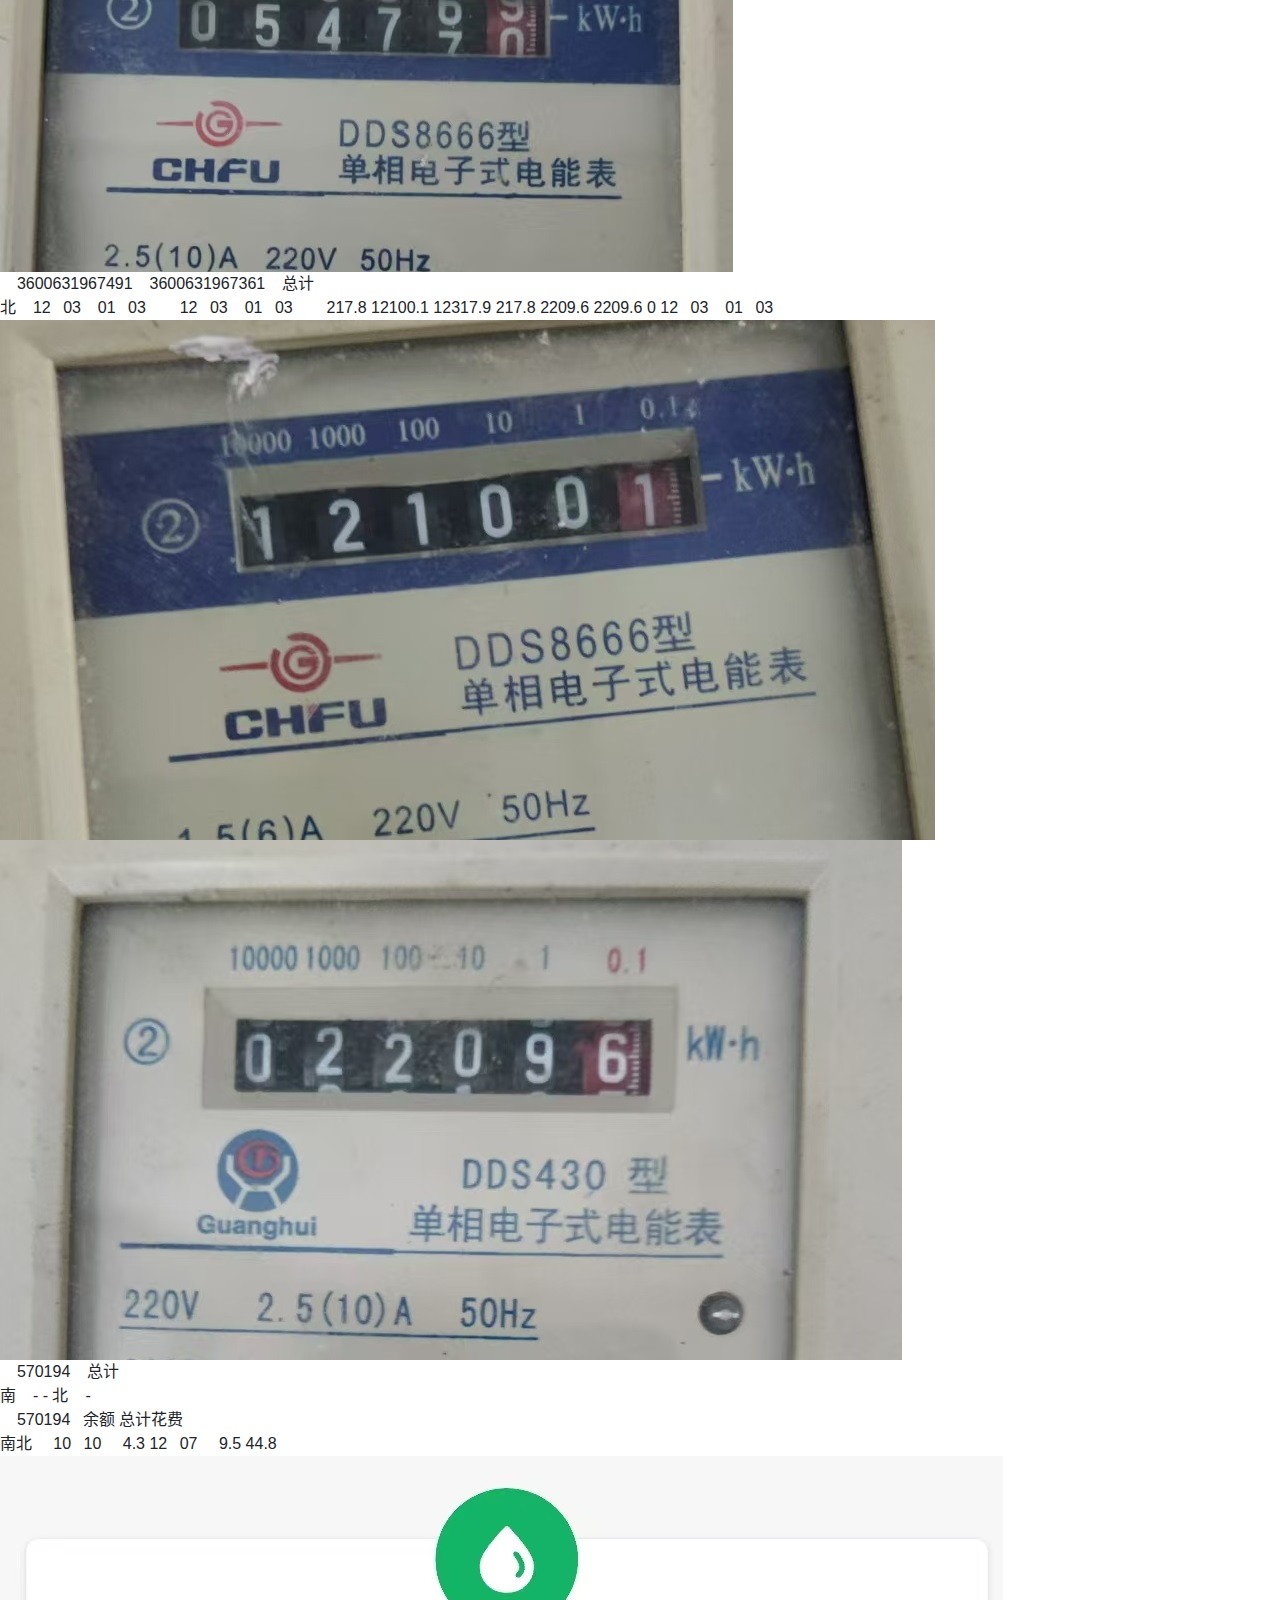
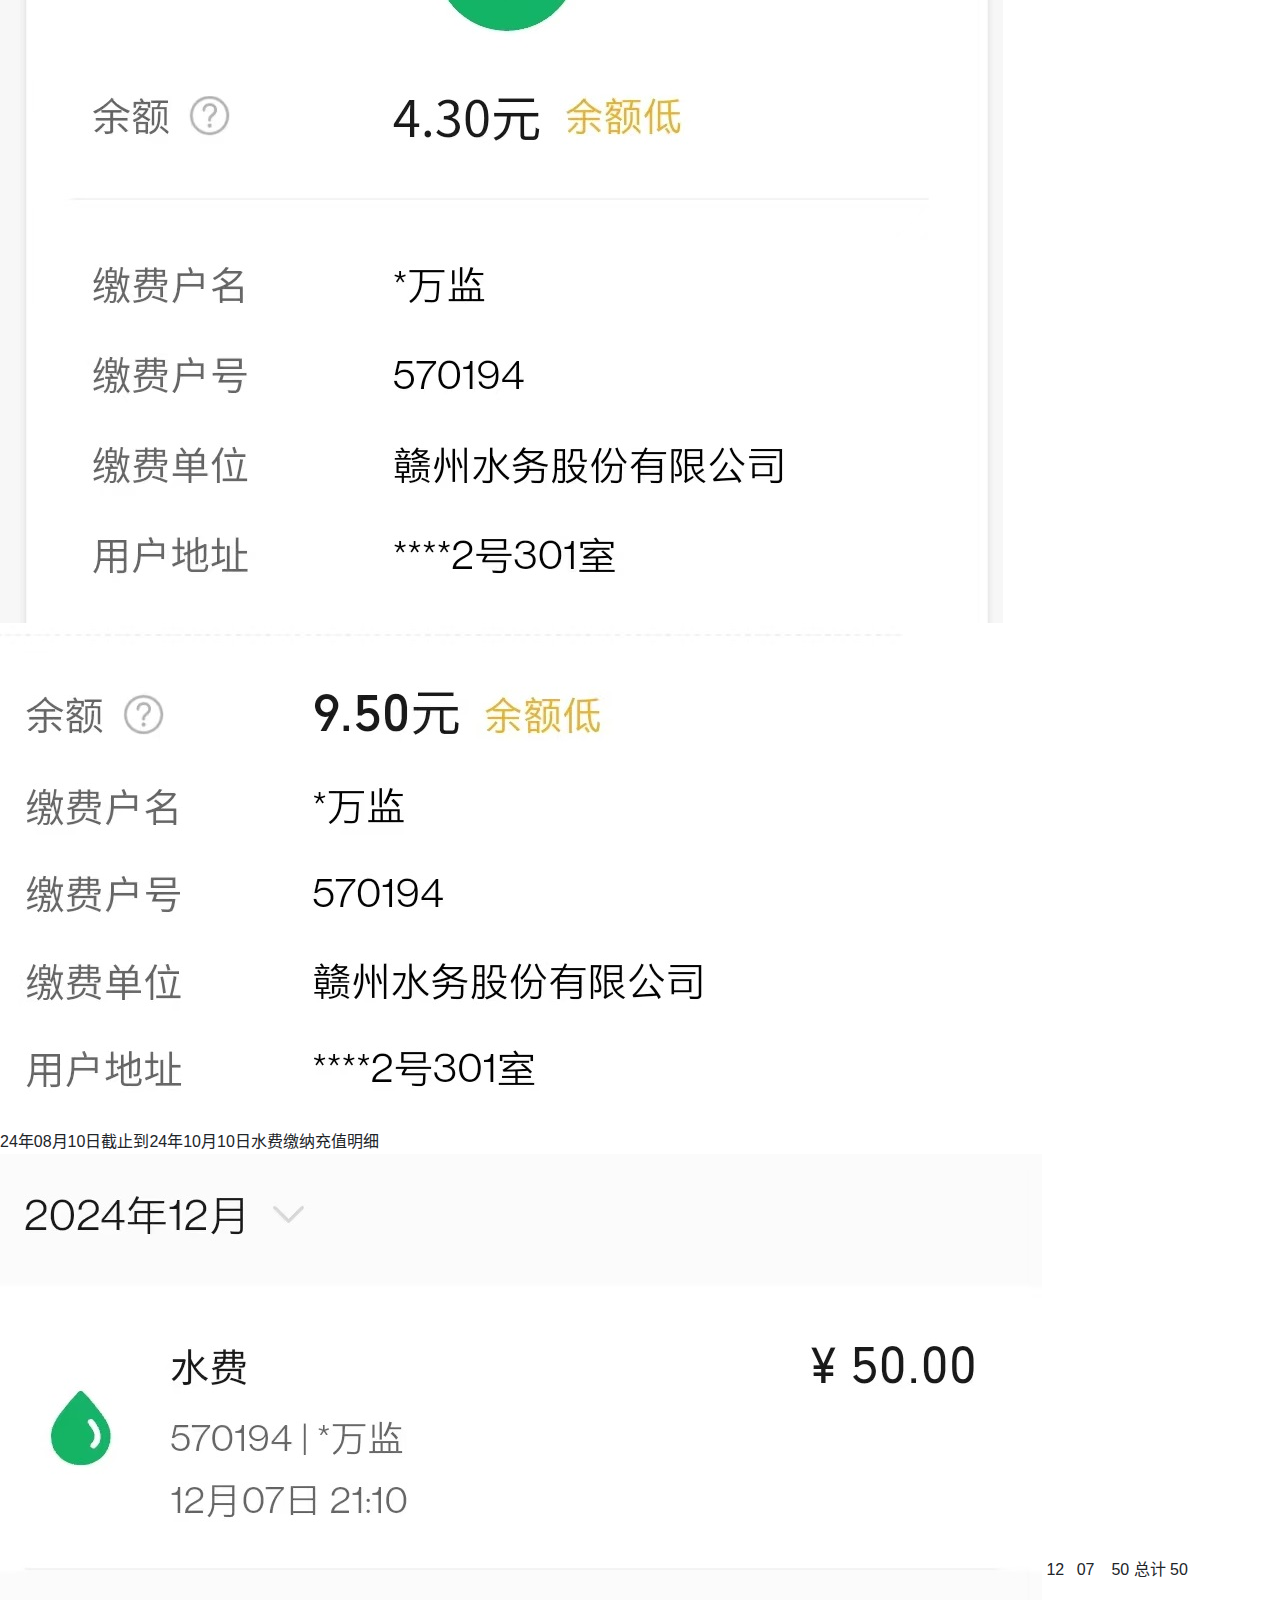
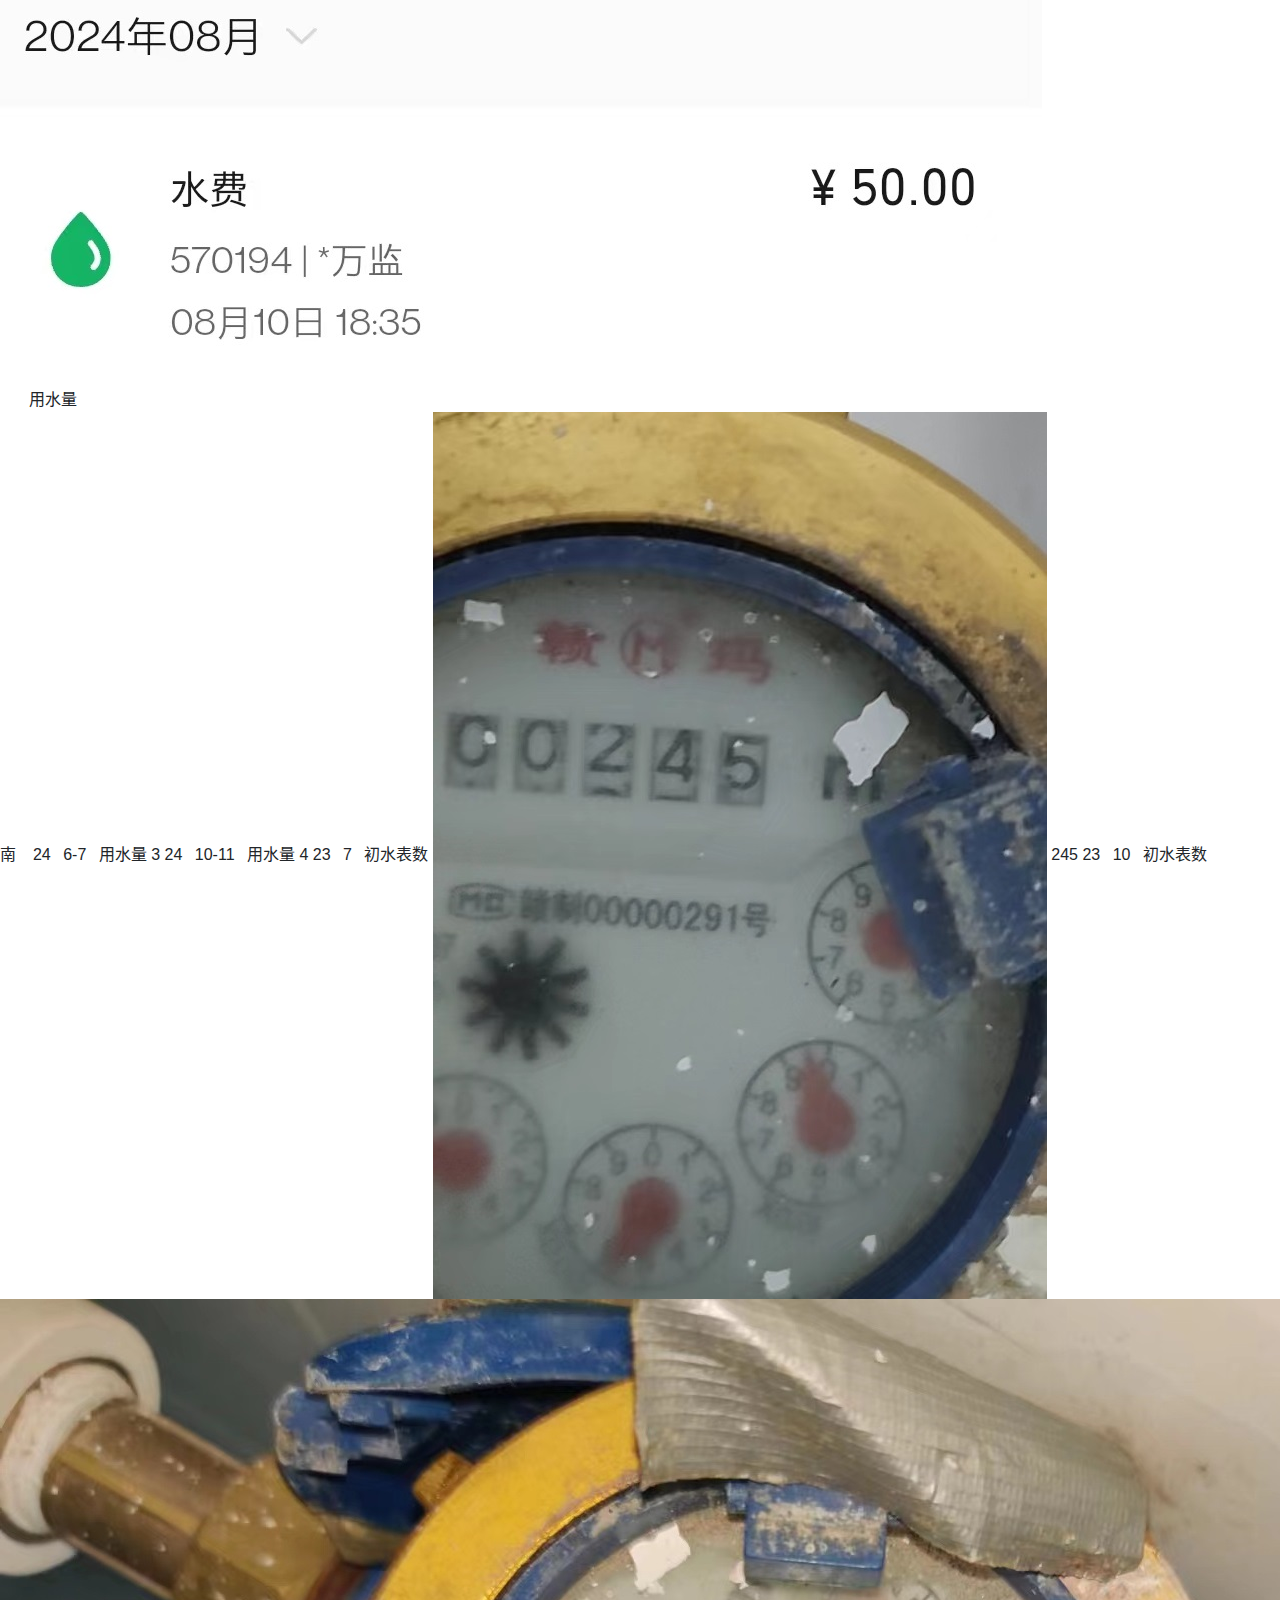
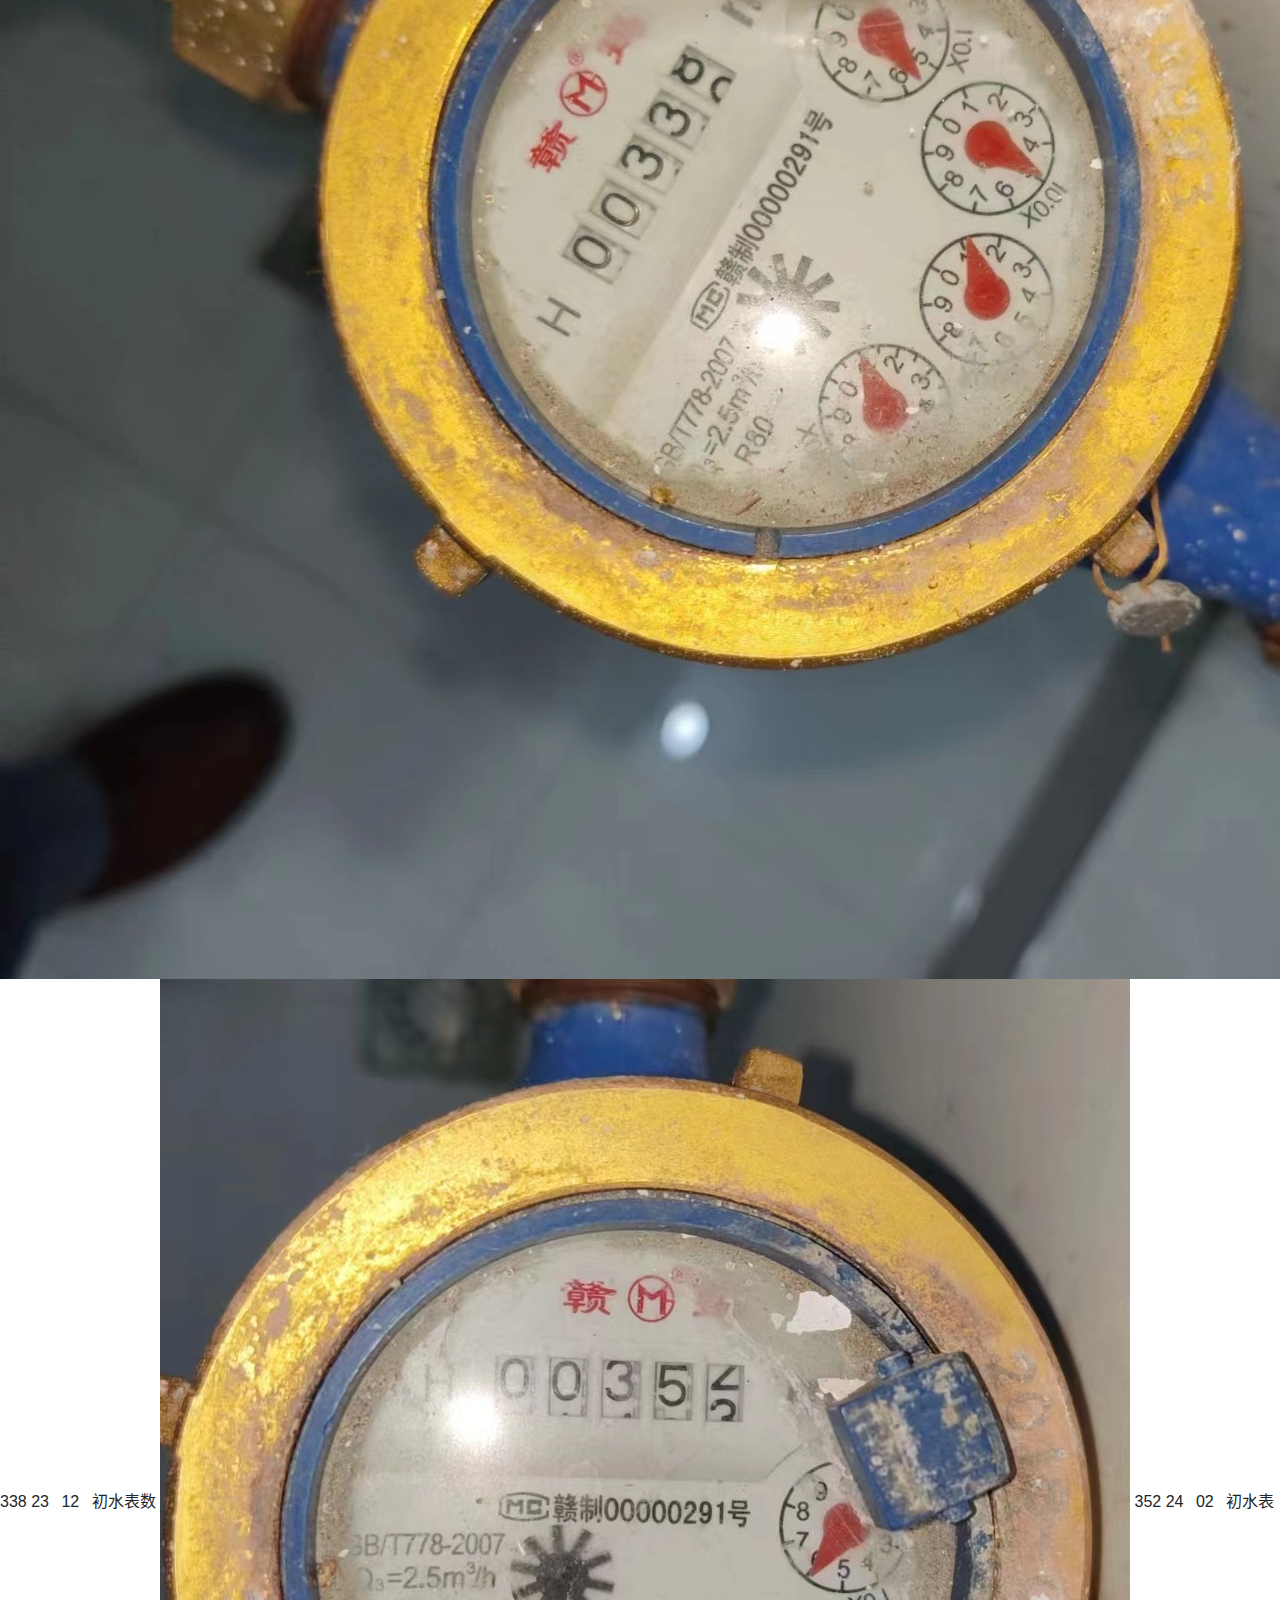
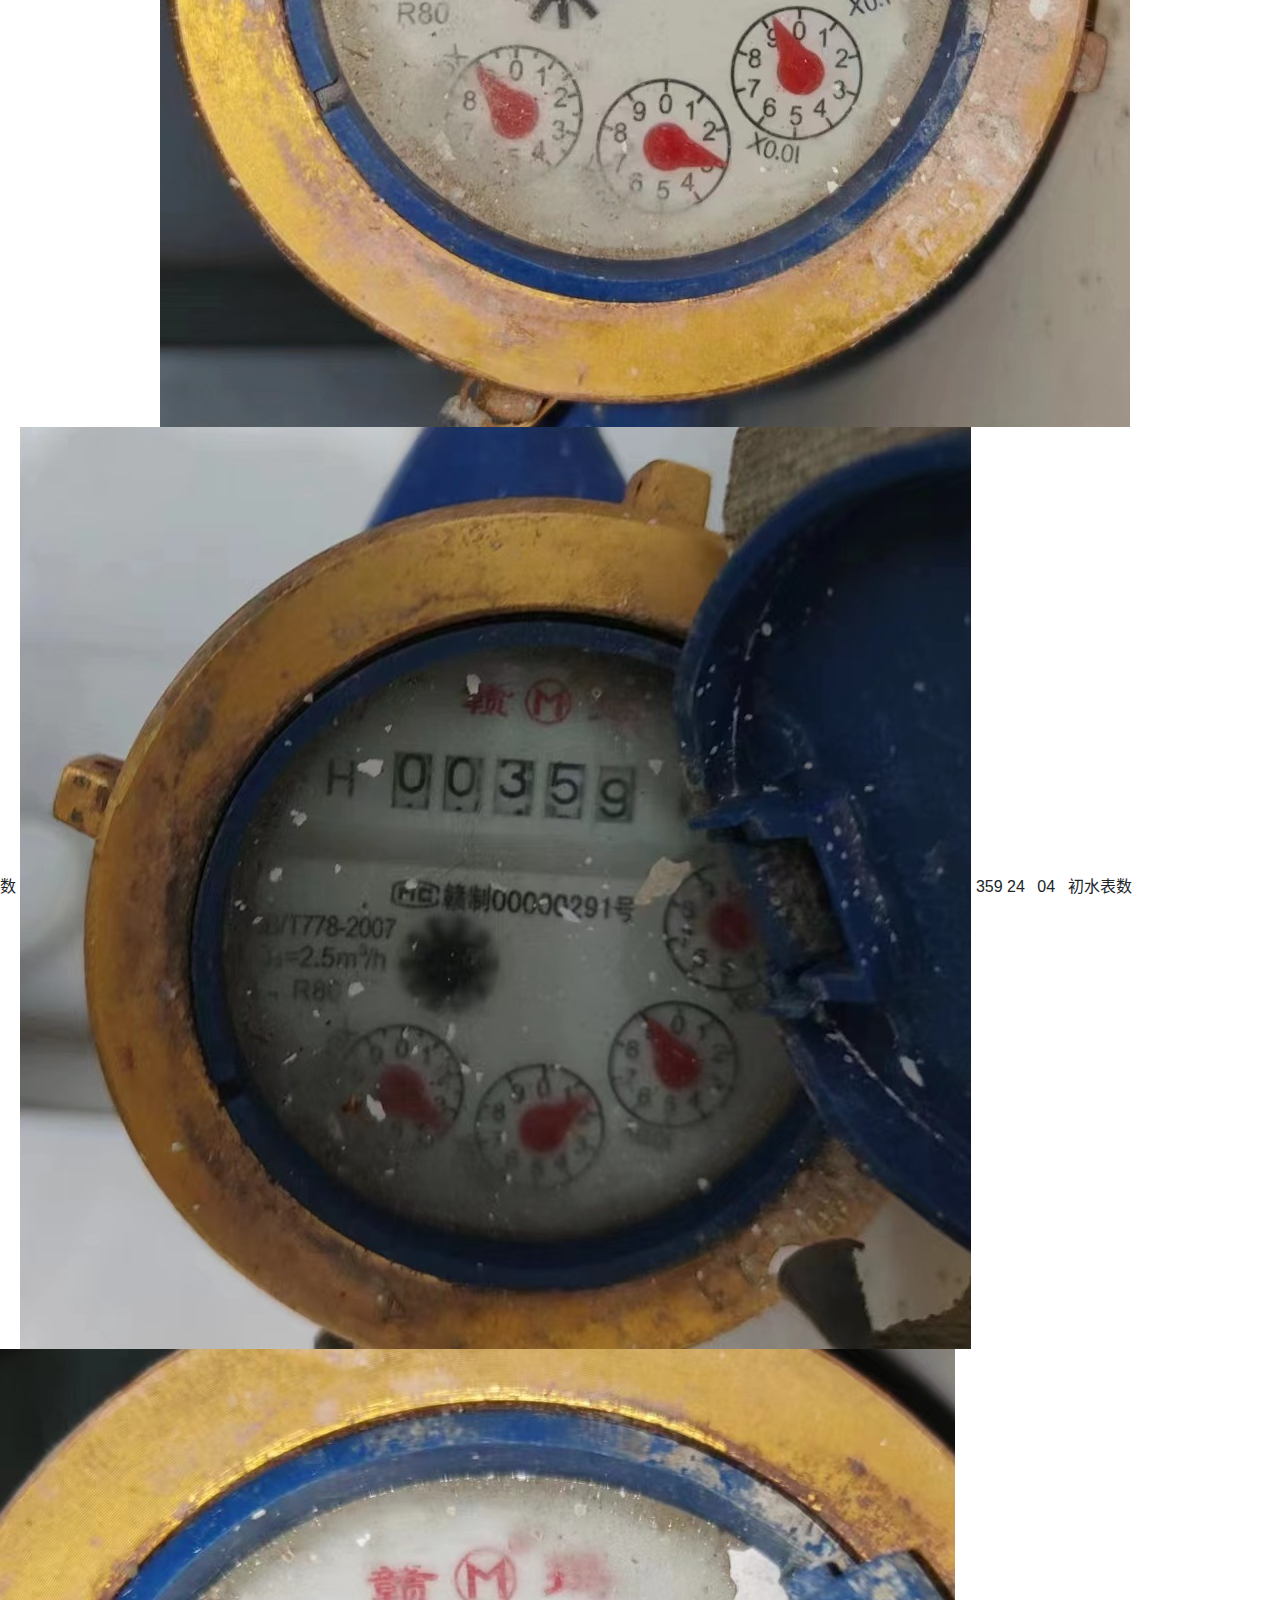
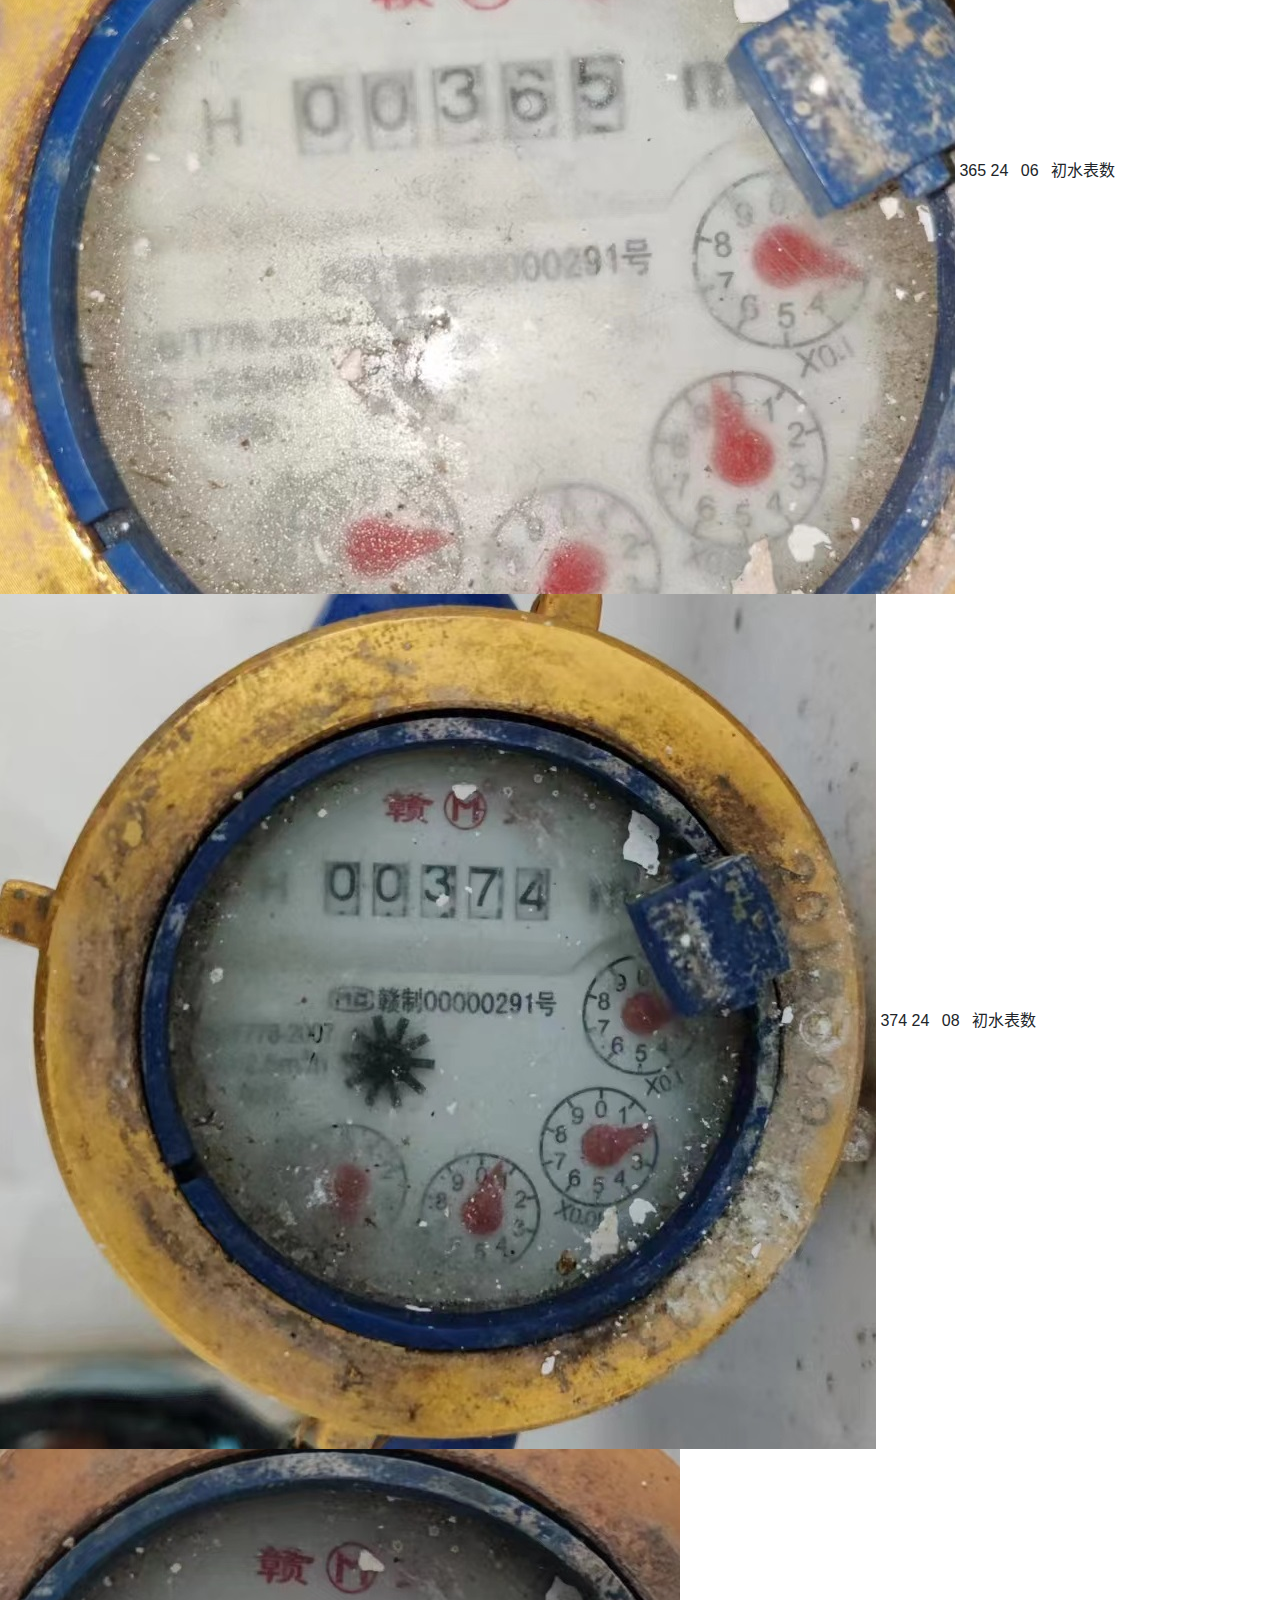
==== commit 5862e368: "Update index.html" ====
--- a/index.html
+++ b/index.html
@@ -8,7 +8,7 @@
 		
 		<!-- Bootstrap 的 CSS 文件 -->
 		<link rel="stylesheet" href="css/bootstrap.min.css">
-		 <link rel="stylesheet" href="css/241203.css">
+		 <link rel="stylesheet" href="css/250103.css">
 		 <link rel="stylesheet" href="css/frgz.css">
 		<title>24-11月电费</title>
 		<script>
@@ -16,7 +16,7 @@
 			let num = Math.floor(Math.random()*100);
 			let a = num;
 			password = prompt(`请输入密码：${num}`)
-			if(password!== "5554" && password!=='14806'){
+			if(password!== "4880" && password!=='1930'){
 				alert("密码不正确");
 				window.opener = null;
 				window.close();
@@ -52,7 +52,7 @@
 					<div class="title-2">
 						<span>2024</span>
 						<i class="iconfont icon-Year"></i>
-						<span>11月</span>
+						<span>12月</span>
 						<i class="iconfont icon-yuefenxuanze"></i>
 						<span>（</span>
 						<i class="iconfont icon-dianfeiheshou"></i>
@@ -71,17 +71,17 @@
 					<li class="title1">
 						<div>
 							<span>南<i class="iconfont icon-fangjian"></i></span>
-							<span>45</span>
-							<span>10.54</span>
-							<span style="color: red;">55.54</span>
+							<span>48.8</span>
+							<span>-</span>
+							<span style="color: red;">48.8</span>
 						</div>
 					</li>
 					<li class="title1">
 						<div>
 							<span>北<i class="iconfont icon-fangjian"></i></span>
-							<span>113.8</span>
-							<span>34.26</span>
-							<span style="color: red;">148.06</span>
+							<span>193</span>
+							<span>-</span>
+							<span style="color: red;">193</span>
 						</div>
 					</li>
 				</ul>
@@ -124,19 +124,19 @@
 						<div class="right">
 							  <span class = "blue">③</span> ÷ <span class="red">①</span> × <span class="green">②</span> =电<i class="iconfont icon-dianfei"></i><span class="blue">(南)</span>
 							<br />
-							 <span class = "blue">67.1</span> ÷ <span class="red">236.8</span> × <span class="green">158.8</span> =45￥<span class="blue">(南)</span>
+							 <span class = "blue">55.1</span> ÷ <span class="red">272.9</span> × <span class="green">241.8</span> =48.8￥<span class="blue">(南)</span>
 							<br />
 							 <span class="orange">④</span> ÷ <span class="red">①</span> × <span class="green">②</span>= 电<i class="iconfont icon-dianfei"></i><span class="orange">(北)</span>
 							<br />
-							 <span class="orange">169.7</span> ÷ <span class="red">236.8</span> × <span class="green">158.8</span> = 113.8￥<span class="orange">(北)</span>
+							 <span class="orange">217.8</span> ÷ <span class="red">272.9</span> × <span class="green">241.8</span> = 193￥<span class="orange">(北)</span>
 							<br />
 							    <span class="blue">⑦</span> ÷ <span class="red">⑤</span> × <span class="green">⑥</span> = 水<i class="iconfont icon-shuifeimingxi"></i><span class="blue">(南)</span>
 							<br />
-								<span class="blue">4</span> ÷ <span class="red">17</span> × <span class="green">44.8</span> = 10.54￥<span class="blue">(南)</span>
+								<span class="blue">-</span> ÷ <span class="red">-</span> × <span class="green">-</span> = -￥<span class="blue">(南)</span>
 							<br />
 								<span class="orange">⑧ </span> ÷ <span class="red">⑤</span>  × <span class="green">⑥</span> = 水<i class="iconfont icon-shuifeimingxi"></i><span class="orange">(北)</span>
 							<br />
-								<span class="orange">13</span> ÷ <span class="red">17</span> × <span class="green">44.8</span> = 34.26￥<span class="orange">(北)</span>
+								<span class="orange">-</span> ÷ <span class="red">-</span> × <span class="green">-</span> = -￥<span class="orange">(北)</span>
 						</div>
 						
 					</div>
@@ -151,41 +151,41 @@
 						</div>
 						<div class='nf'>
 							<span>南<i class="iconfont icon-fangjian"></i></span>
-							<span>10<i class="iconfont icon-yuefenxuanze"></i>28<i class="iconfont icon-daily"></i> </span>
-							<span>12<i class="iconfont icon-yuefenxuanze"></i>03<i class="iconfont icon-daily"></i> </span>
-							<span><i class="iconfont icon-dianbiao"></i></span>
-							<span>10<i class="iconfont icon-yuefenxuanze"></i>28<i class="iconfont icon-daily"></i> </span>
-							<span>12<i class="iconfont icon-yuefenxuanze"></i>03<i class="iconfont icon-daily"></i> </span>
-							<span><i class="iconfont icon-dianbiao"></i></span>
-							<span>67.1</span>
-							<span>3280.6</span>
+							<span>12<i class="iconfont icon-yuefenxuanze"></i>03<i class="iconfont icon-daily"></i> </span>
+							<span>01<i class="iconfont icon-yuefenxuanze"></i>03<i class="iconfont icon-daily"></i> </span>
+							<span><i class="iconfont icon-dianbiao"></i></span>
+							<span>12<i class="iconfont icon-yuefenxuanze"></i>03<i class="iconfont icon-daily"></i> </span>
+							<span>01<i class="iconfont icon-yuefenxuanze"></i>03<i class="iconfont icon-daily"></i> </span>
+							<span><i class="iconfont icon-dianbiao"></i></span>
+							<span>55.1</span>
 							<span>3332.4</span>
-							<span>51.8</span>
-							<span>5461.7</span>
+							<span>3387.5</span>
+							<span>55.1</span>
 							<span>5477</span>
-							<span>15.3</span>
+							<span>5477</span>
+							<span>0</span>
 						</div>
 						<div class='nf'>
 							<span>北<i class="iconfont icon-fangjian"></i></span>
-							<span>10<i class="iconfont icon-yuefenxuanze"></i>28<i class="iconfont icon-daily"></i> </span>
-							<span>12<i class="iconfont icon-yuefenxuanze"></i>03<i class="iconfont icon-daily"></i> </span>
-							<span><i class="iconfont icon-dianbiao"></i></span>
-							<span>10<i class="iconfont icon-yuefenxuanze"></i>28<i class="iconfont icon-daily"></i> </span>
-							<span>12<i class="iconfont icon-yuefenxuanze"></i>03<i class="iconfont icon-daily"></i> </span>
-							<span><i class="iconfont icon-dianbiao"></i></span>
-							<span>169.7</span>
-							<span>11930.4</span>
+							<span>12<i class="iconfont icon-yuefenxuanze"></i>03<i class="iconfont icon-daily"></i> </span>
+							<span>01<i class="iconfont icon-yuefenxuanze"></i>03<i class="iconfont icon-daily"></i> </span>
+							<span><i class="iconfont icon-dianbiao"></i></span>
+							<span>12<i class="iconfont icon-yuefenxuanze"></i>03<i class="iconfont icon-daily"></i> </span>
+							<span>01<i class="iconfont icon-yuefenxuanze"></i>03<i class="iconfont icon-daily"></i> </span>
+							<span><i class="iconfont icon-dianbiao"></i></span>
+							<span>217.8</span>
 							<span>12100.1</span>
-							<span>169.7</span>
-							<span>2192.1</span>
+							<span>12317.9</span>
+							<span>217.8</span>
 							<span>2209.6</span>
-							<span>异常</span>
+							<span>2209.6</span>
+							<span>0</span>
 						</div>
 						<div class='title'>
 								<span>总计</span>
-								<span>221.5</span>
-								<span>15.3</span>
-								<span class="total">236.8</span>
+								<span>217.8</span>
+								<span>0</span>
+								<span class="total">272.9</span>
 						</div>
 					</div>
 				</div>
@@ -199,51 +199,51 @@
 						</div>
 						<div class='nf'>
 							<span>南北<i class="iconfont icon-fangjian"></i></span>
-							<span>11<i class="iconfont icon-yuefenxuanze"></i><i class="iconfont icon-chongshuidian"></i>总计</span>
-							<span>12<i class="iconfont icon-yuefenxuanze"></i>03<i class="iconfont icon-daily"></i> </span>
+							<span>12<i class="iconfont icon-yuefenxuanze"></i><i class="iconfont icon-chongshuidian"></i>总计</span>
+							<span>01<i class="iconfont icon-yuefenxuanze"></i>03<i class="iconfont icon-daily"></i> </span>
 							<span>花费<i class="iconfont icon-dianfeiheshou"></i></span>
-							<span>10<i class="iconfont icon-yuefenxuanze"></i>28<i class="iconfont icon-daily"></i> </span>
-							<span>12<i class="iconfont icon-yuefenxuanze"></i>03<i class="iconfont icon-daily"></i> </span>
+							<span>12<i class="iconfont icon-yuefenxuanze"></i>03<i class="iconfont icon-daily"></i> </span>
+							<span>01<i class="iconfont icon-yuefenxuanze"></i>03<i class="iconfont icon-daily"></i> </span>
 							<span>花费<i class="iconfont icon-dianfeiheshou"></i></span>
 							<span><i class="iconfont icon-dengji"></i></span>
-							<span>153.45</span>
-							<span>4.85</span>
-							<span>148.6</span>
-							<span>79</span>
+							<span>254.85</span>
+							<span>13.65</span>
+							<span>241.2</span>
 							<span>68.8</span>
-							<span>10.2</span>
-							<span class="total">158.8</span>
+							<span>68.2</span>
+							<span>0.6</span>
+							<span class="total">241.8</span>
 						</div>
 						<div class='pic'>
 							<span>余额</span>
-							<span>10<i class="iconfont icon-yuefenxuanze"></i>28<i class="iconfont icon-daily"></i> </span>
-							<span>12<i class="iconfont icon-yuefenxuanze"></i>03<i class="iconfont icon-daily"></i> </span>
-							<span>10<i class="iconfont icon-yuefenxuanze"></i>28<i class="iconfont icon-daily"></i> </span>
-							<span>12<i class="iconfont icon-yuefenxuanze"></i>03<i class="iconfont icon-daily"></i> </span>
-							<span>73.65<i class="iconfont icon-dianfeiheshou"></i></span>
-							<span><img src="img/241028D02.jpg" alt=""></span>
+							<span>12<i class="iconfont icon-yuefenxuanze"></i>03<i class="iconfont icon-daily"></i> </span>
+							<span>01<i class="iconfont icon-yuefenxuanze"></i>03<i class="iconfont icon-daily"></i> </span>
+							<span>12<i class="iconfont icon-yuefenxuanze"></i>03<i class="iconfont icon-daily"></i> </span>
+							<span>01<i class="iconfont icon-yuefenxuanze"></i>03<i class="iconfont icon-daily"></i> </span>
+							<span>81.85<i class="iconfont icon-dianfeiheshou"></i></span>
 							<span><img src="img/241203D02.jpg" alt=""></span>
-							<span><img src="img/241028D03.jpg" alt=""></span>
+							<span><img src="img/250103D02.jpg" alt=""></span>
 							<span><img src="img/241203D03.jpg" alt=""></span>
+							<span><img src="img/250103D03.jpg" alt=""></span>
 						</div>
 						<div class='title1'>
-							<span>北房储物间电表出现异常</span>
+							<span>北房储物间电表异常已修复</span>
 						</div>
 						<div class='title2'>
-							<span>10<i class="iconfont icon-yuefenxuanze"></i>28<i class="iconfont icon-daily"></i>截止到12<i class="iconfont icon-yuefenxuanze"></i>03<i class="iconfont icon-daily"></i>电费缴纳充值明细</span>
+							<span>12<i class="iconfont icon-yuefenxuanze"></i>03<i class="iconfont icon-daily"></i>截止到2025<i class="iconfont icon-Year"></i>01<i class="iconfont icon-yuefenxuanze"></i>03<i class="iconfont icon-daily"></i>电费缴纳充值明细</span>
 						</div>
 						<div class='zcz'>
-							<span><img src="img/241203D01.jpg" alt=""></span>
-							<span>11<i class="iconfont icon-yuefenxuanze"></i>12<i class="iconfont icon-daily"></i></span>
-							<span>0</span>
-							<span>11<i class="iconfont icon-yuefenxuanze"></i>16<i class="iconfont icon-daily"></i></span>
-							<span>0</span>
-							<span>11<i class="iconfont icon-yuefenxuanze"></i>25<i class="iconfont icon-daily"></i></span>
-							<span>0</span>
-							<span>12<i class="iconfont icon-yuefenxuanze"></i>03<i class="iconfont icon-daily"></i></span>
-							<span>100</span>
+							<span><img src="img/250103D01.jpg" alt=""></span>
+							<span>12<i class="iconfont icon-yuefenxuanze"></i>12<i class="iconfont icon-daily"></i></span>
+							<span>0</span>
+							<span>12<i class="iconfont icon-yuefenxuanze"></i>16<i class="iconfont icon-daily"></i></span>
+							<span>0</span>
+							<span>12<i class="iconfont icon-yuefenxuanze"></i>25<i class="iconfont icon-daily"></i></span>
+							<span>0</span>
+							<span>01<i class="iconfont icon-yuefenxuanze"></i>03<i class="iconfont icon-daily"></i></span>
+							<span>250</span>
 							<span>总计</span>
-							<span>100</span>
+							<span>250</span>
 						</div>
 						<div class='title2'>
 							<span>电费<i class="iconfont icon-dengji"></i>说明</span>
@@ -272,6 +272,8 @@
 							<span>78.8</span>
 							<span>11<i class="iconfont icon-yuefenxuanze"></i></span>
 							<span>236.8</span>
+							<span>12<i class="iconfont icon-yuefenxuanze"></i></span>
+							<span>272.9</span>
 							<!-- <span>0</span> -->
 							<!--
 							<span>5<i class="iconfont icon-yuefenxuanze"></i></span>
@@ -291,7 +293,7 @@
 							<span>12<i class="iconfont icon-yuefenxuanze"></i></span>
 							<span>0</span> -->
 							<span>总计</span>
-							<span>4240.1</span>
+							<span>4513</span>
 						</div>
 					</div>
 				</div>
@@ -305,25 +307,25 @@
 						</div>
 						<div class='nf'>
 							<span>南<i class="iconfont icon-fangjian"></i></span>
-							<span>10<i class="iconfont icon-yuefenxuanze"></i>28<i class="iconfont icon-daily"></i> </span>
-							<span>12<i class="iconfont icon-yuefenxuanze"></i>03<i class="iconfont icon-daily"></i> </span>
-							<span><i class="iconfont icon-dianbiao"></i></span>
-							<span>10<i class="iconfont icon-yuefenxuanze"></i>28<i class="iconfont icon-daily"></i> </span>
-							<span>12<i class="iconfont icon-yuefenxuanze"></i>03<i class="iconfont icon-daily"></i> </span>
-							<span><i class="iconfont icon-dianbiao"></i></span>
-							<span class="total">67.1</span>
-							<span>3280.6</span>
+							<span>12<i class="iconfont icon-yuefenxuanze"></i>03<i class="iconfont icon-daily"></i> </span>
+							<span>01<i class="iconfont icon-yuefenxuanze"></i>03<i class="iconfont icon-daily"></i> </span>
+							<span><i class="iconfont icon-dianbiao"></i></span>
+							<span>12<i class="iconfont icon-yuefenxuanze"></i>03<i class="iconfont icon-daily"></i> </span>
+							<span>01<i class="iconfont icon-yuefenxuanze"></i>03<i class="iconfont icon-daily"></i> </span>
+							<span><i class="iconfont icon-dianbiao"></i></span>
+							<span class="total">55.1</span>
 							<span>3332.4</span>
-							<span>51.8</span>
-							<span>5461.7</span>
+							<span>3387.5</span>
+							<span>55.1</span>
 							<span>5477</span>
-							<span>15.3</span>
-							<span>10<i class="iconfont icon-yuefenxuanze"></i>28<i class="iconfont icon-daily"></i> </span>
-							<span>12<i class="iconfont icon-yuefenxuanze"></i>03<i class="iconfont icon-daily"></i> </span>
-							<span><img src="img/241028ND01.jpg" alt=""></span>
+							<span>5477</span>
+							<span>0</span>
+							<span>12<i class="iconfont icon-yuefenxuanze"></i>03<i class="iconfont icon-daily"></i> </span>
+							<span>01<i class="iconfont icon-yuefenxuanze"></i>03<i class="iconfont icon-daily"></i> </span>
 							<span><img src="img/241203ND01.jpg" alt=""></span>
-							<span><img src="img/241028ND02.jpg" alt=""></span>
+							<span><img src="img/250103ND01.jpg" alt=""></span>
 							<span><img src="img/241203ND02.jpg" alt=""></span>
+							<span><img src="img/250103ND02.jpg" alt=""></span>
 							
 						</div>
 						<!-- <div class='title1'>
@@ -342,25 +344,25 @@
 						</div>
 						<div class='nf'>
 							<span>北<i class="iconfont icon-fangjian"></i></span>
-							<span>10<i class="iconfont icon-yuefenxuanze"></i>28<i class="iconfont icon-daily"></i> </span>
-							<span>12<i class="iconfont icon-yuefenxuanze"></i>03<i class="iconfont icon-daily"></i> </span>
-							<span><i class="iconfont icon-dianbiao"></i></span>
-							<span>10<i class="iconfont icon-yuefenxuanze"></i>28<i class="iconfont icon-daily"></i> </span>
-							<span>12<i class="iconfont icon-yuefenxuanze"></i>03<i class="iconfont icon-daily"></i> </span>
-							<span><i class="iconfont icon-dianbiao"></i></span>
-							<span class="total">169.7</span>
-							<span>11930.4</span>
+							<span>12<i class="iconfont icon-yuefenxuanze"></i>03<i class="iconfont icon-daily"></i> </span>
+							<span>01<i class="iconfont icon-yuefenxuanze"></i>03<i class="iconfont icon-daily"></i> </span>
+							<span><i class="iconfont icon-dianbiao"></i></span>
+							<span>12<i class="iconfont icon-yuefenxuanze"></i>03<i class="iconfont icon-daily"></i> </span>
+							<span>01<i class="iconfont icon-yuefenxuanze"></i>03<i class="iconfont icon-daily"></i> </span>
+							<span><i class="iconfont icon-dianbiao"></i></span>
+							<span class="total">217.8</span>
 							<span>12100.1</span>
-							<span>169.7</span>
-							<span>2192.1</span>
+							<span>12317.9</span>
+							<span>217.8</span>
 							<span>2209.6</span>
-							<span>异常</span>
-							<span>10<i class="iconfont icon-yuefenxuanze"></i>28<i class="iconfont icon-daily"></i> </span>
-							<span>12<i class="iconfont icon-yuefenxuanze"></i>03<i class="iconfont icon-daily"></i> </span>
-							<span><img src="img/241028BD01.jpg" alt=""></span>
+							<span>2209.6</span>
+							<span>0</span>
+							<span>12<i class="iconfont icon-yuefenxuanze"></i>03<i class="iconfont icon-daily"></i> </span>
+							<span>01<i class="iconfont icon-yuefenxuanze"></i>03<i class="iconfont icon-daily"></i> </span>
 							<span><img src="img/241203BD01.jpg" alt=""></span>
-							<span><img src="img/241028BD02.jpg" alt=""></span>
+							<span><img src="img/250103BD01.jpg" alt=""></span>
 							<span><img src="img/241203BD02.jpg" alt=""></span>
+							<span><img src="img/250103BD02.jpg" alt=""></span>
 						</div>
 					</div>
 				</div>
@@ -374,10 +376,10 @@
 						</div>
 						<div class='nf'>
 							<span>南<i class="iconfont icon-fangjian"></i></span>
-							<span>4</span>
-							<span class="total">17</span>
+							<span>-</span>
+							<span class="total">-</span>
 							<span>北<i class="iconfont icon-fangjian"></i></span>
-							<span>13</span>
+							<span>-</span>
 						</div>
 					</div>
 				</div>
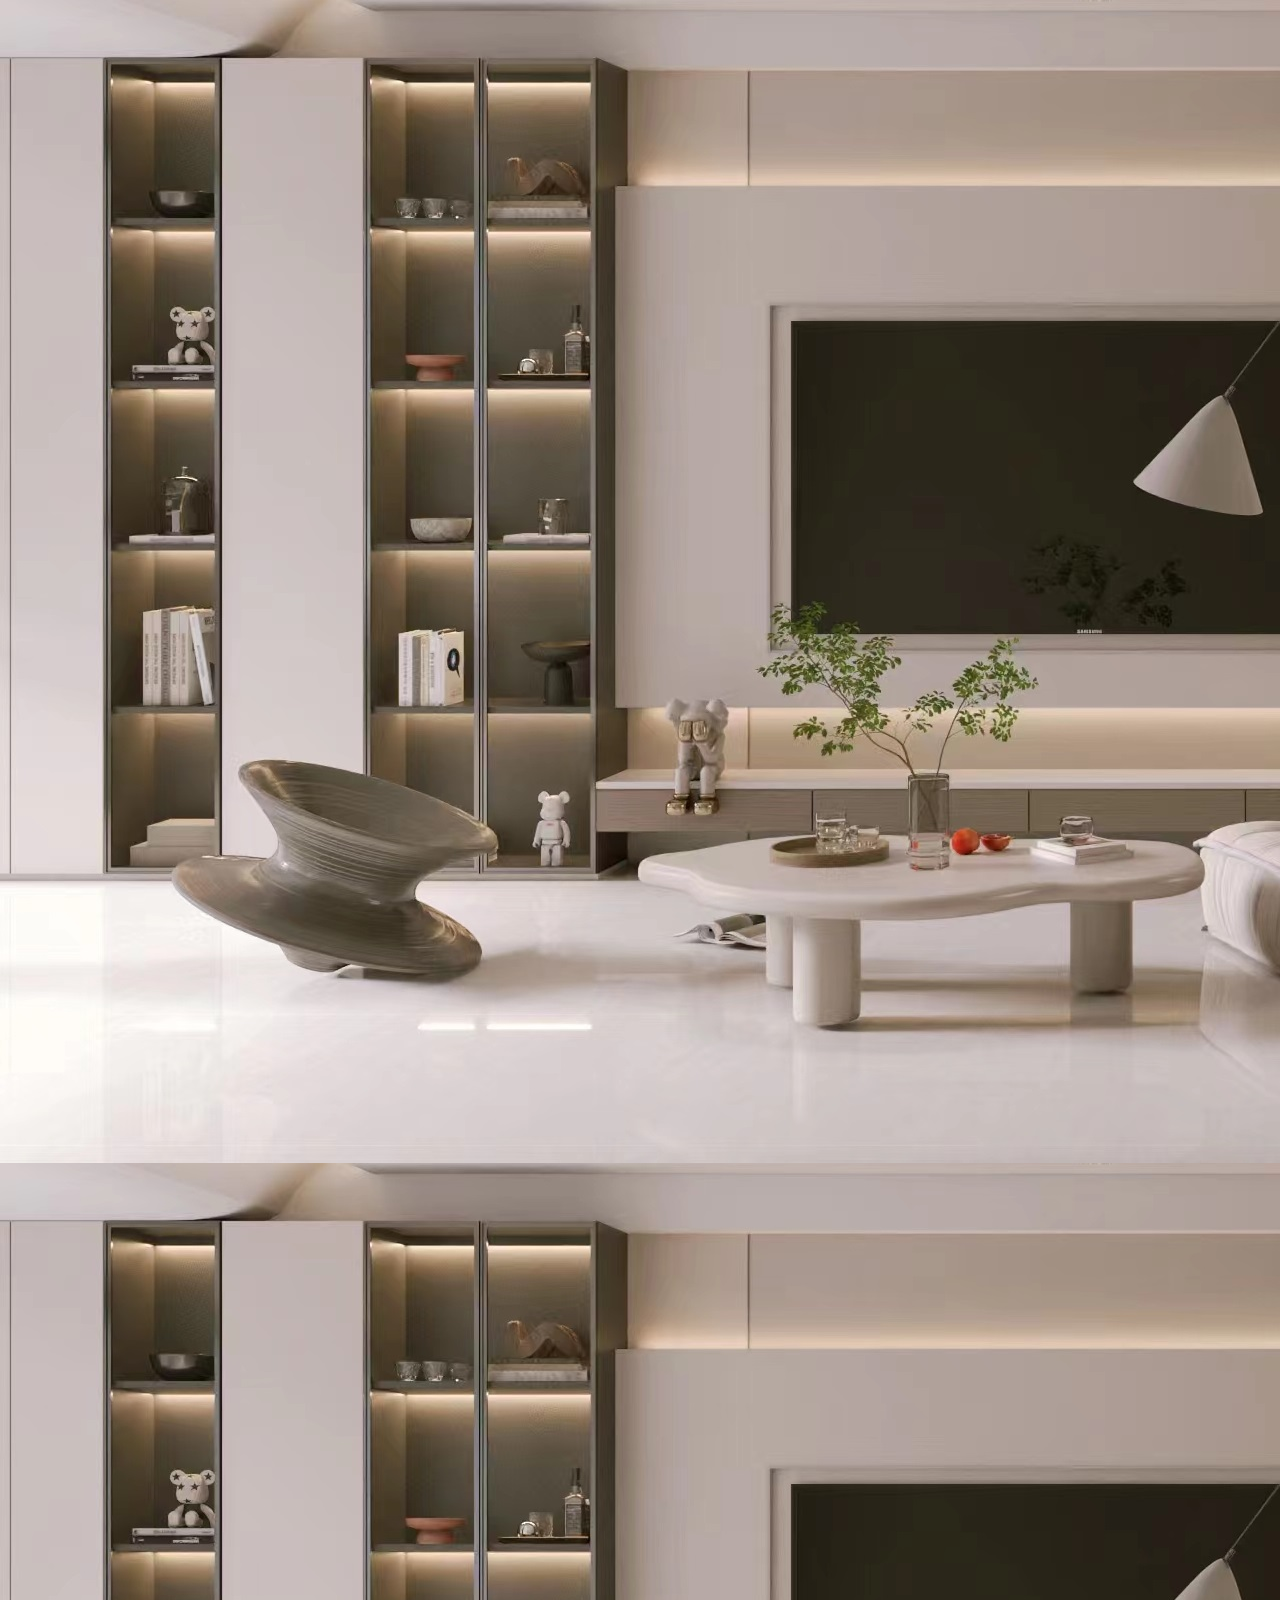
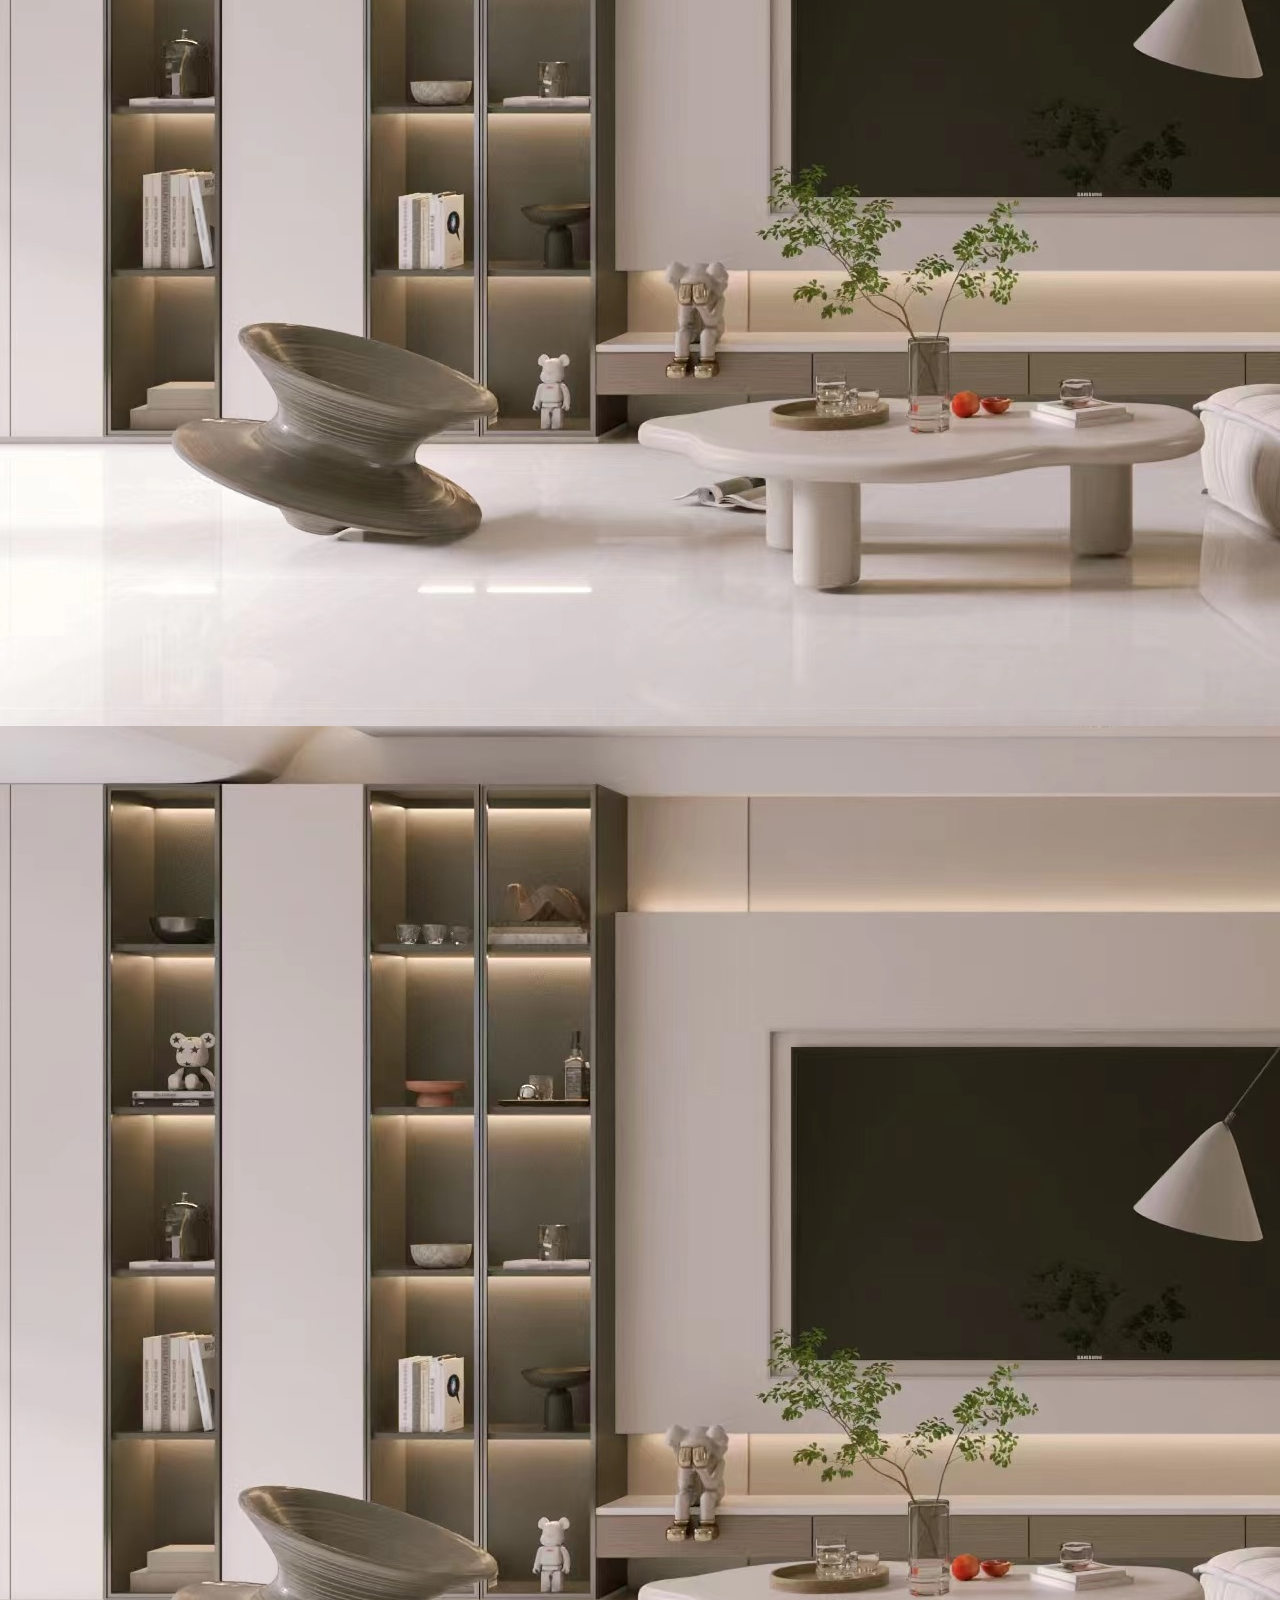
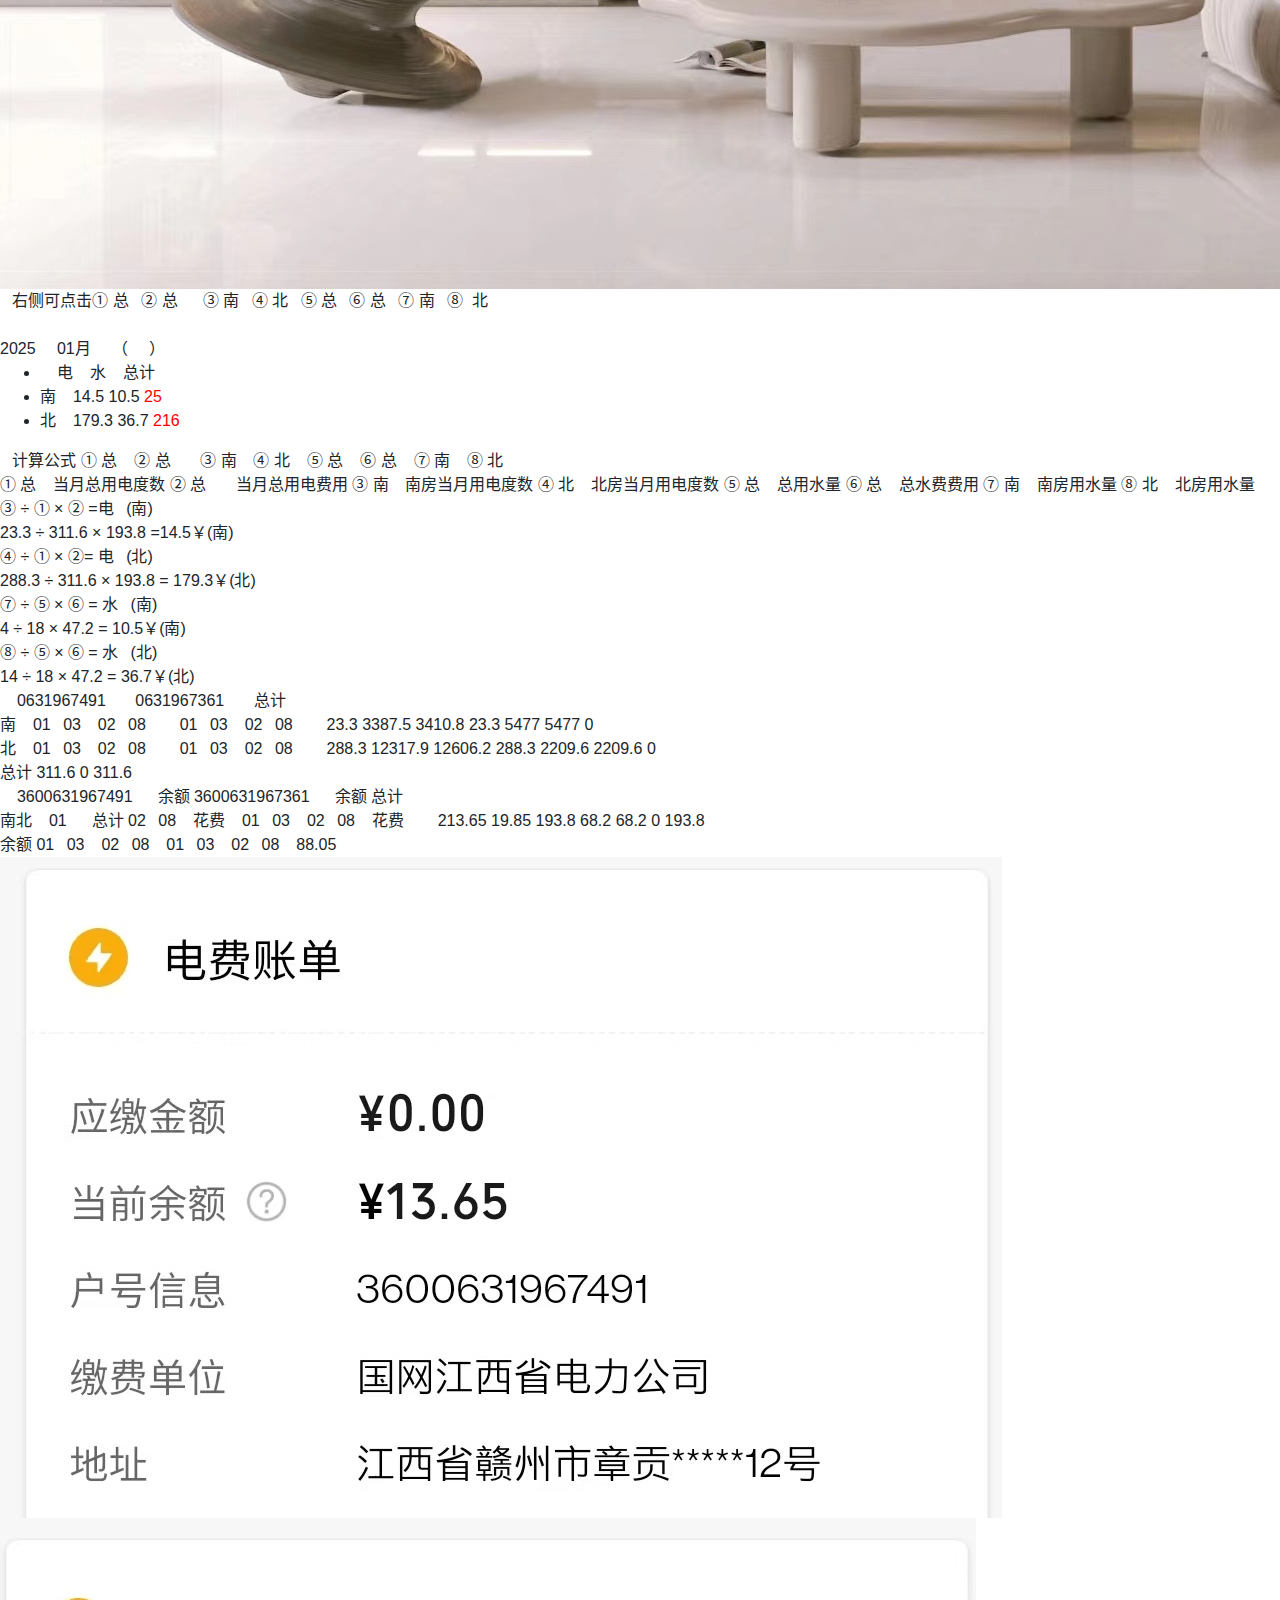
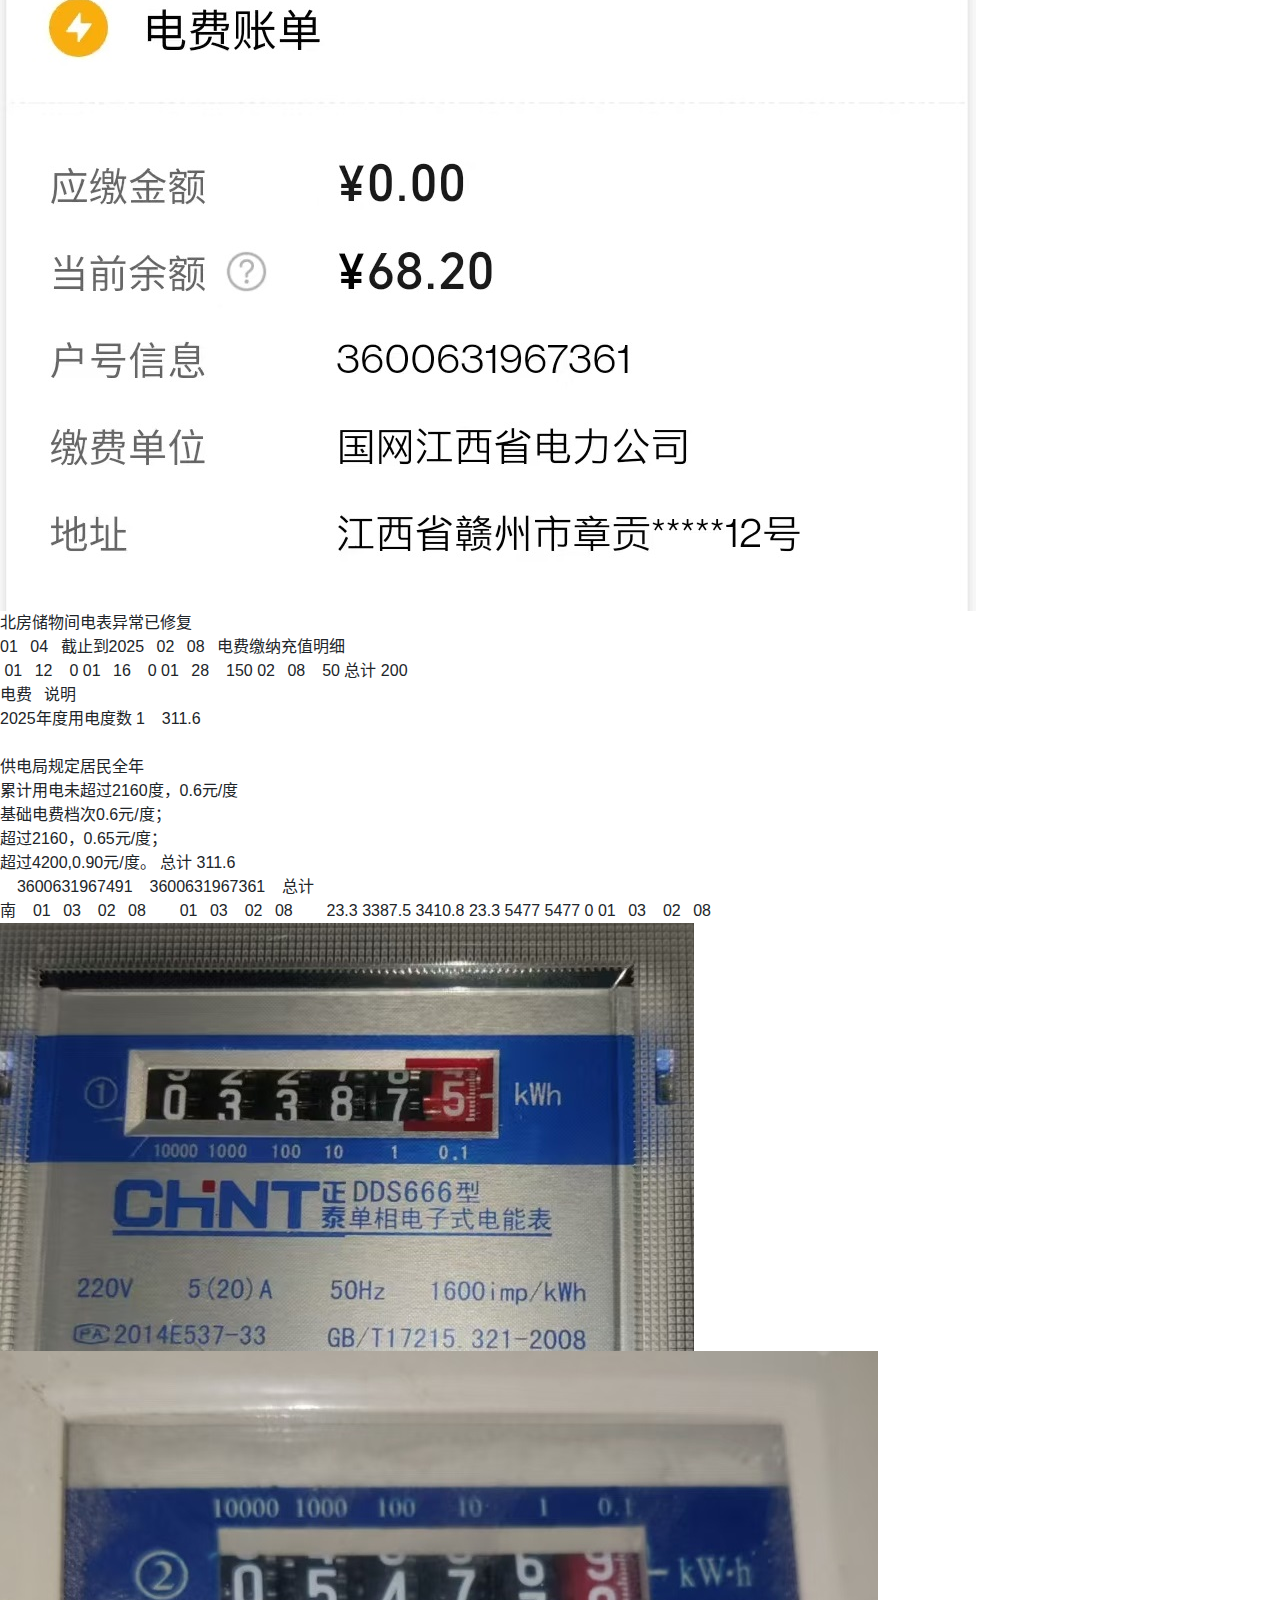
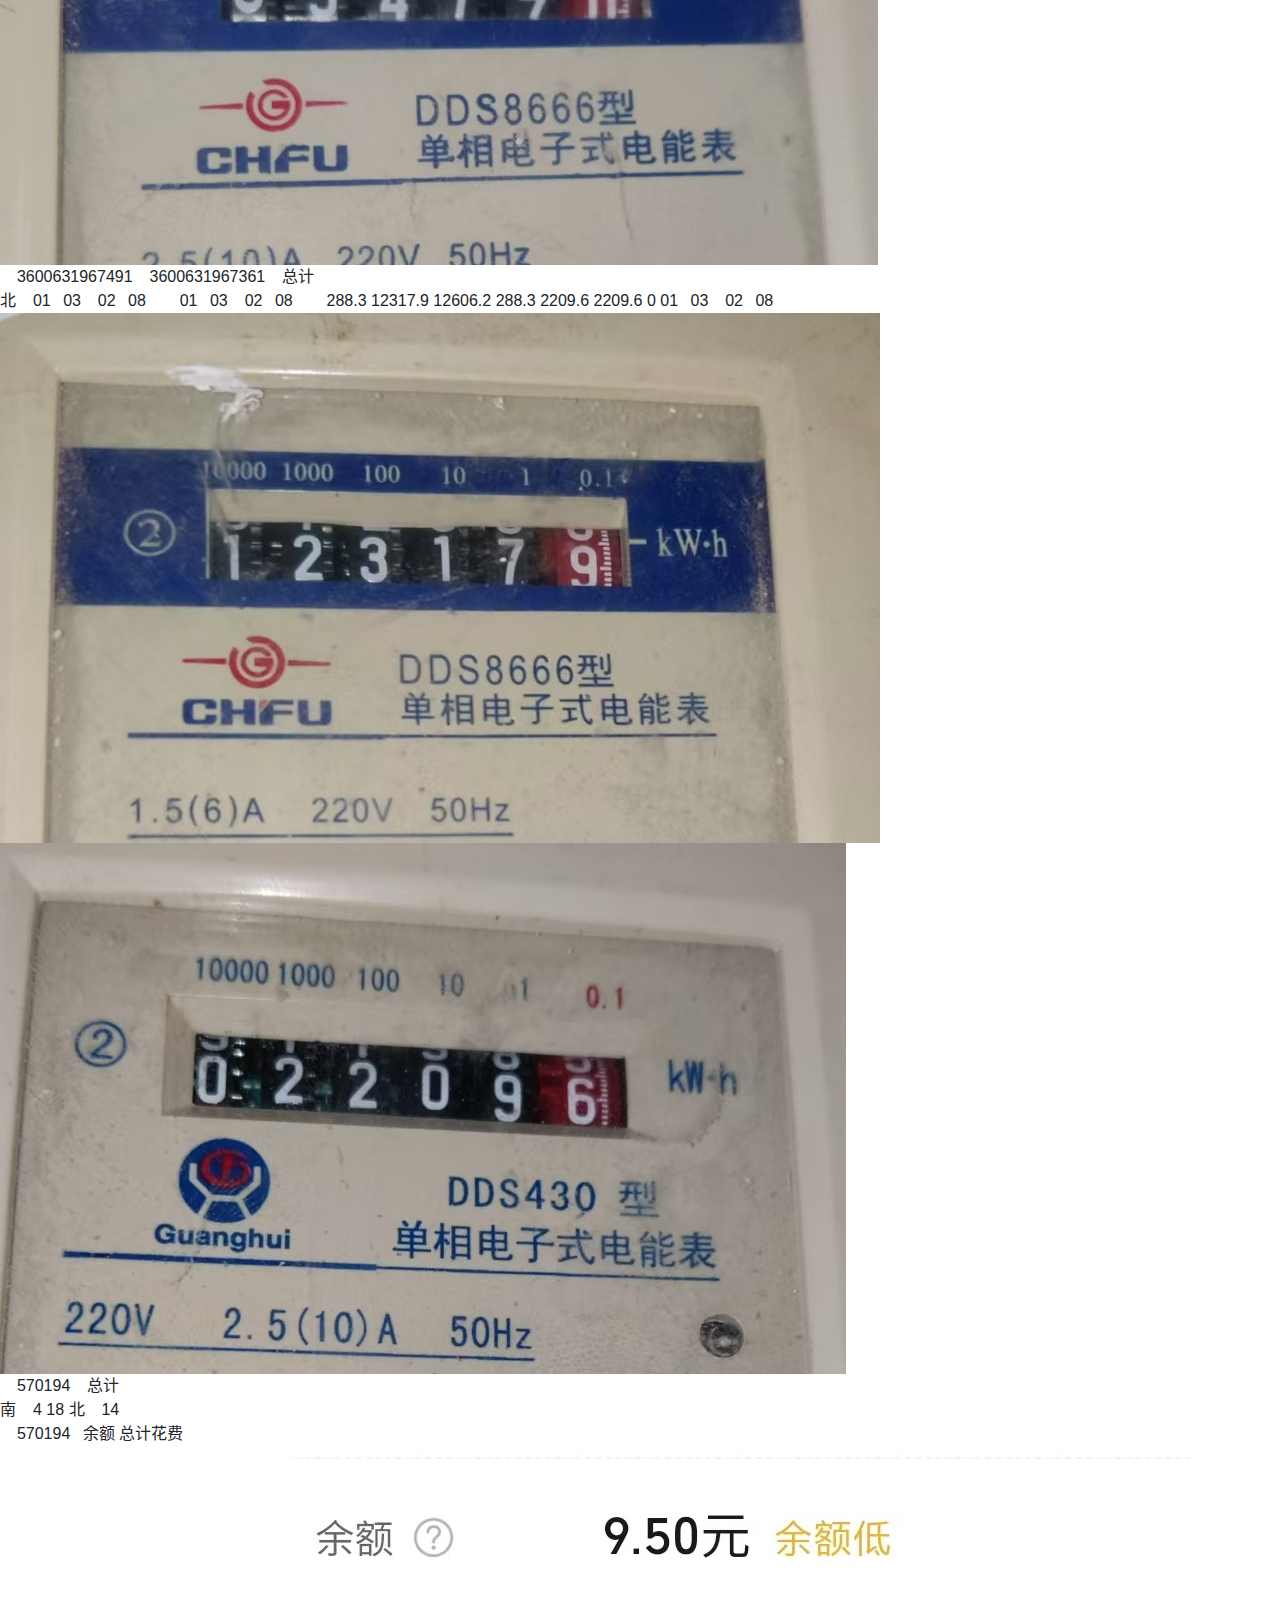
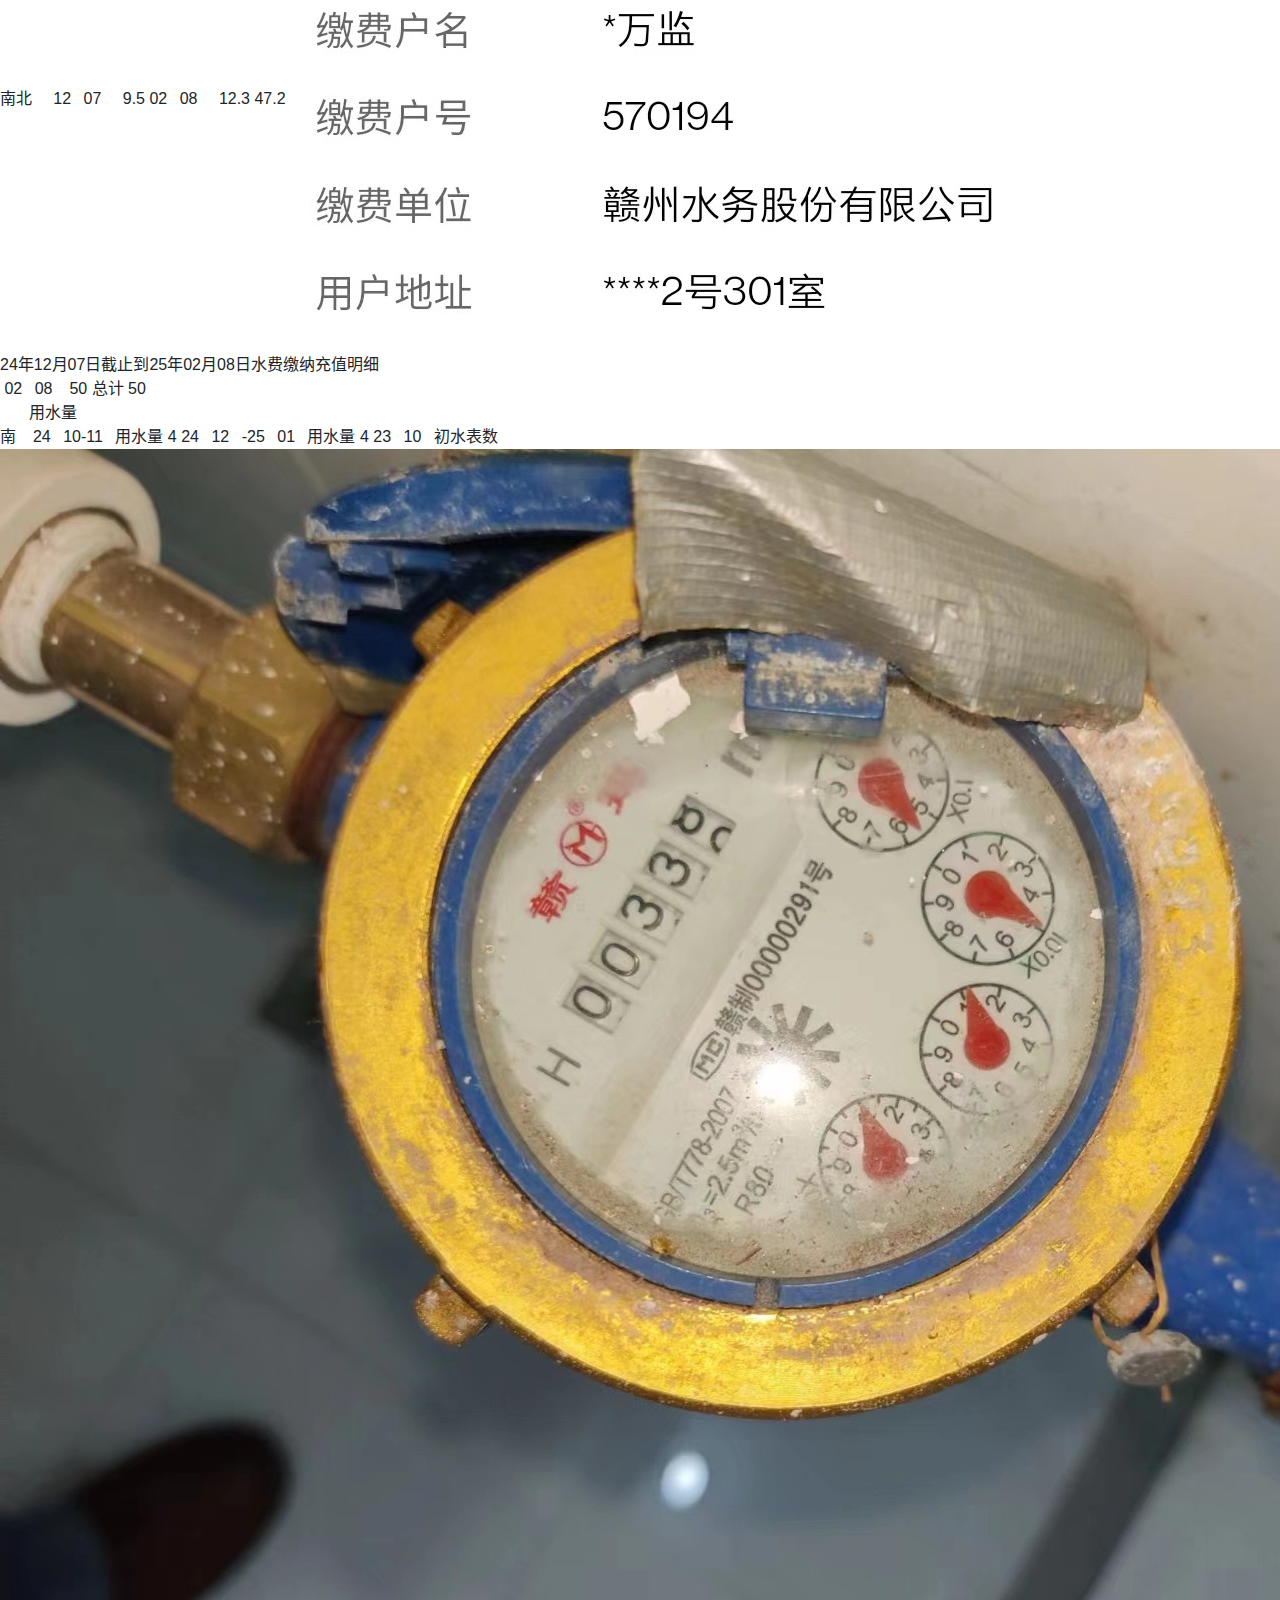
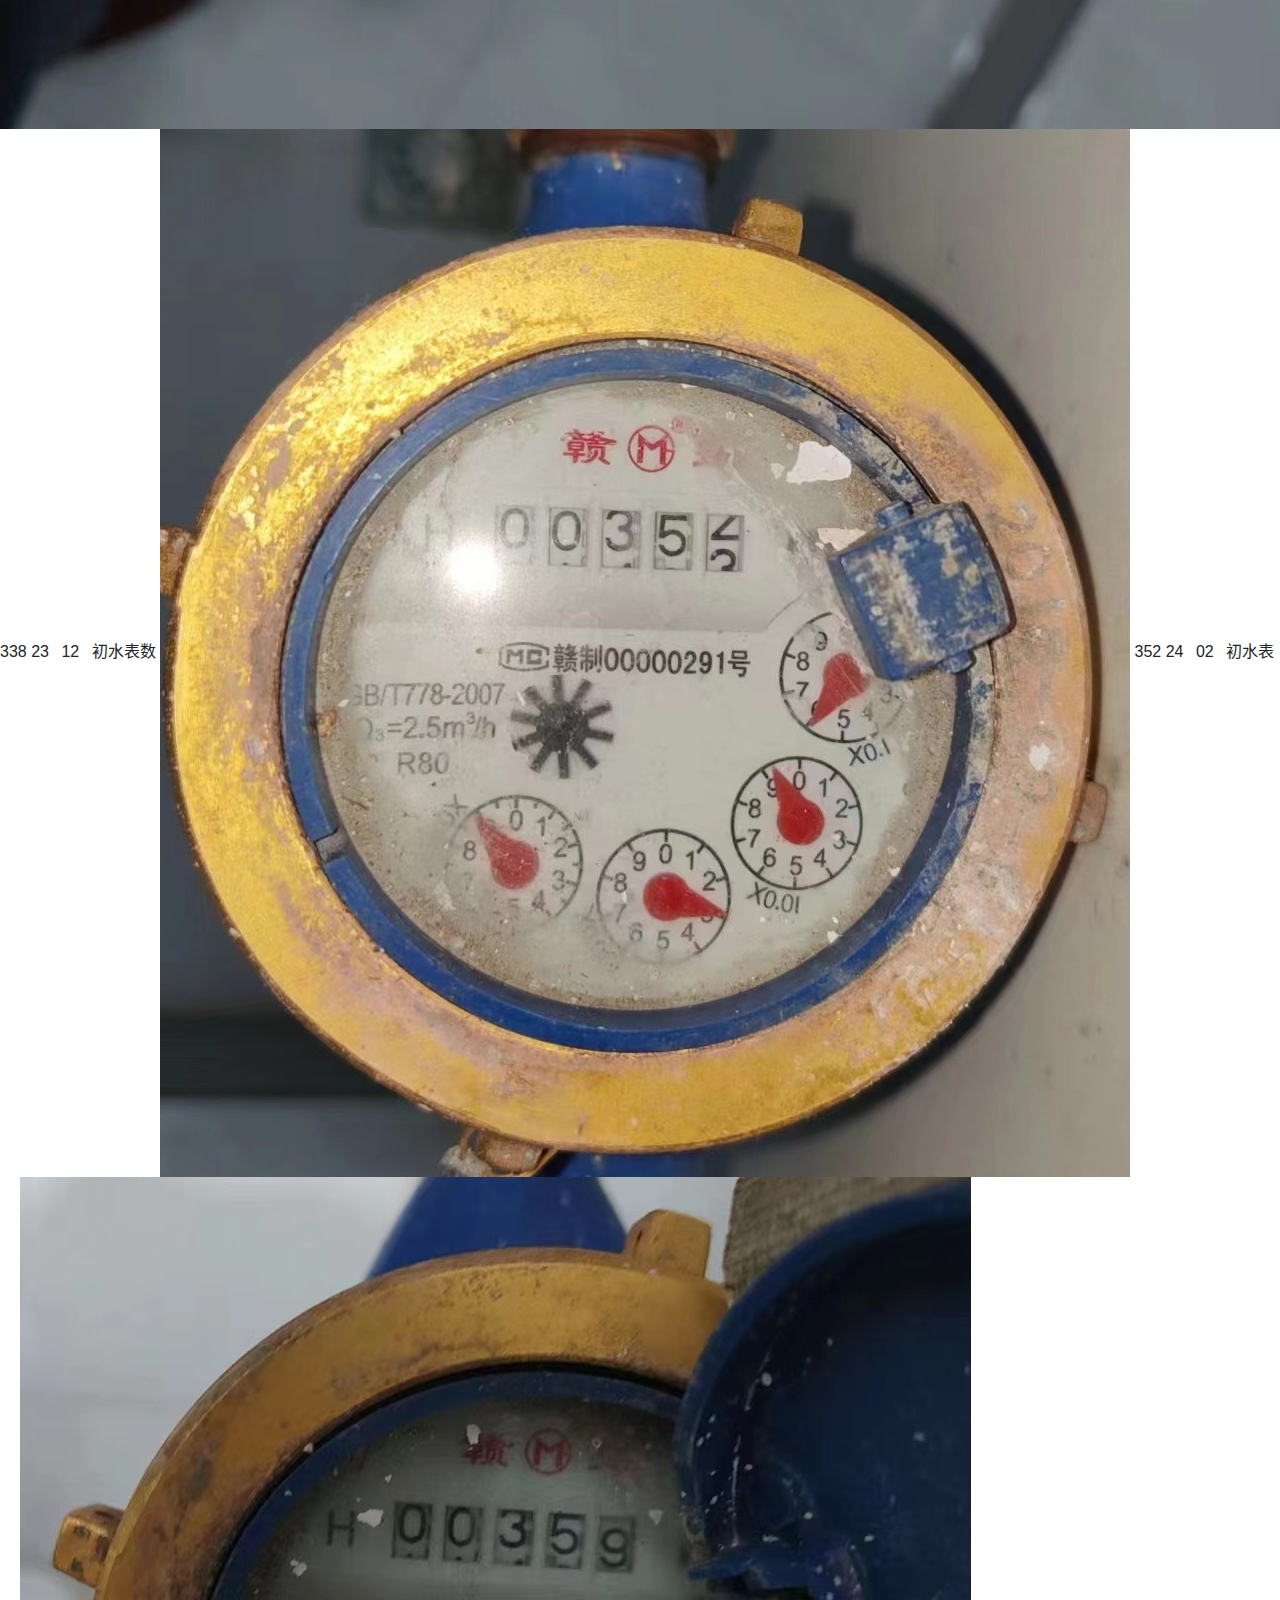
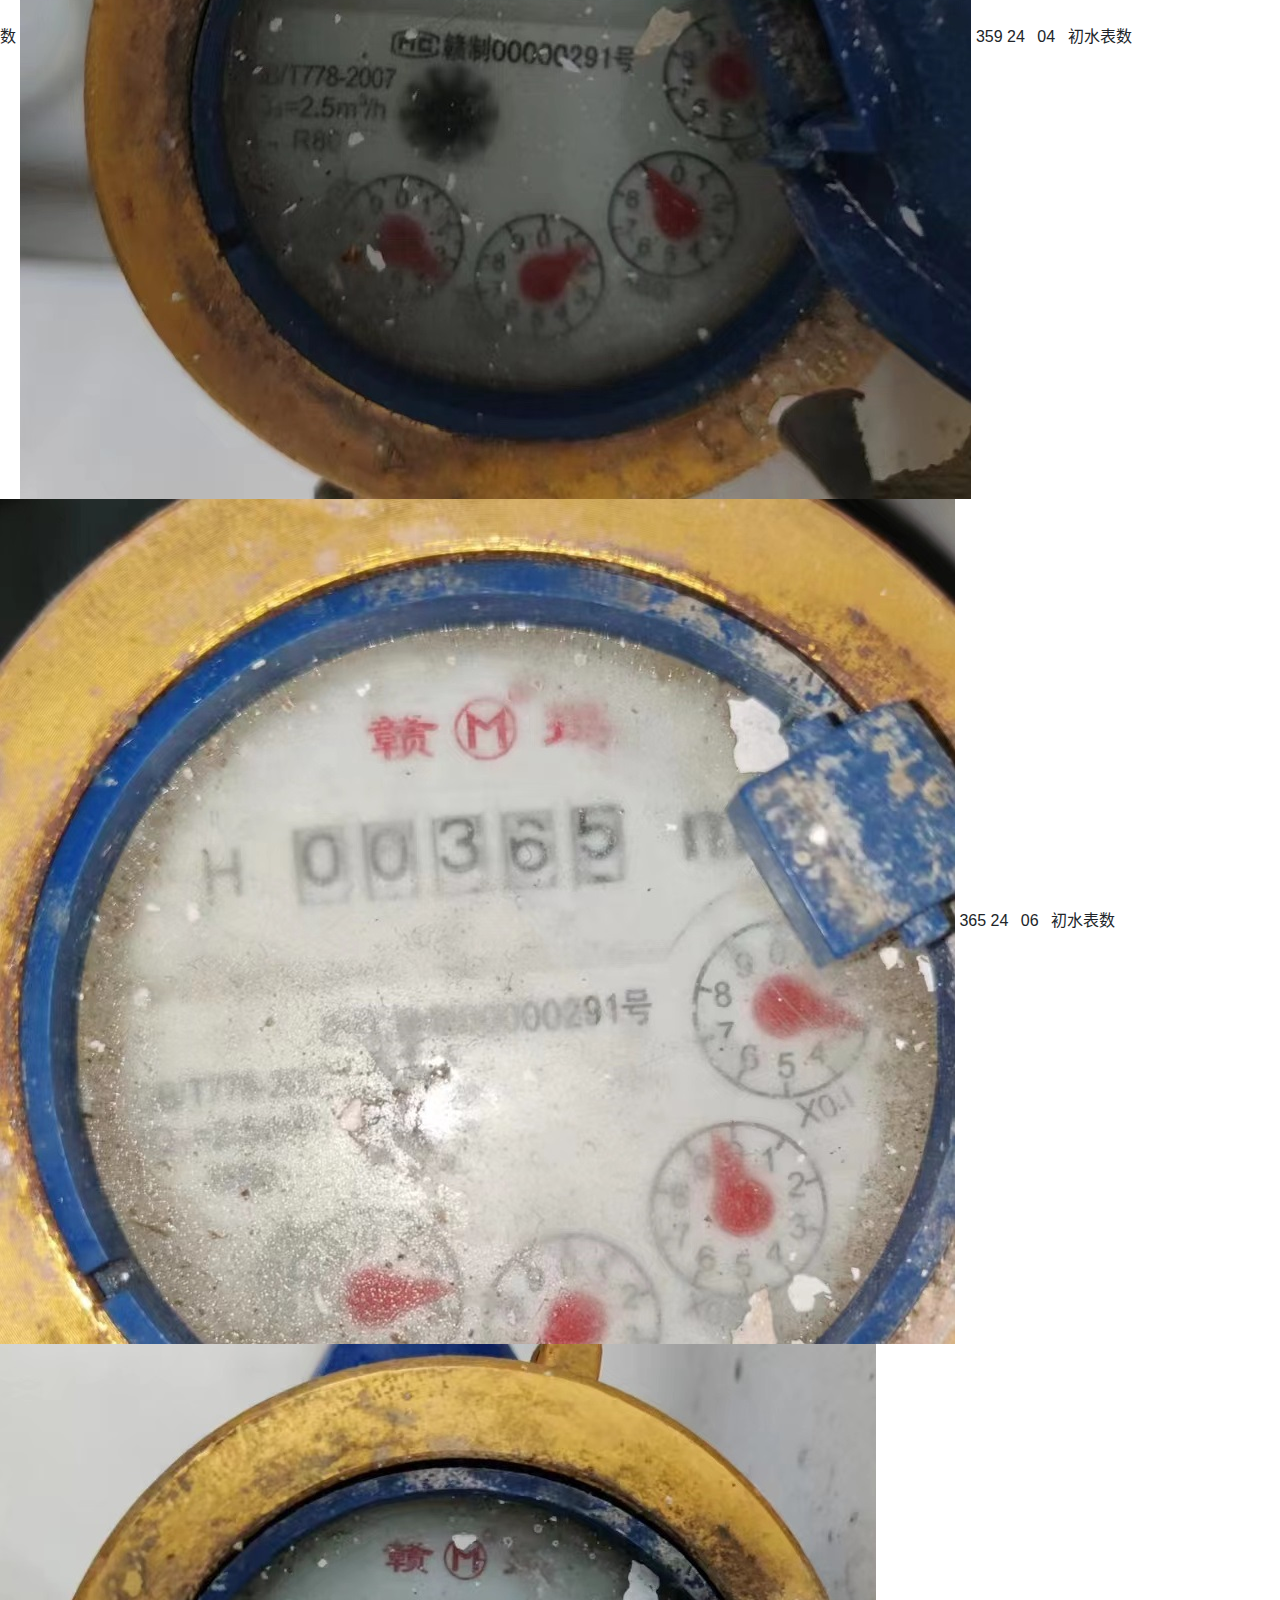
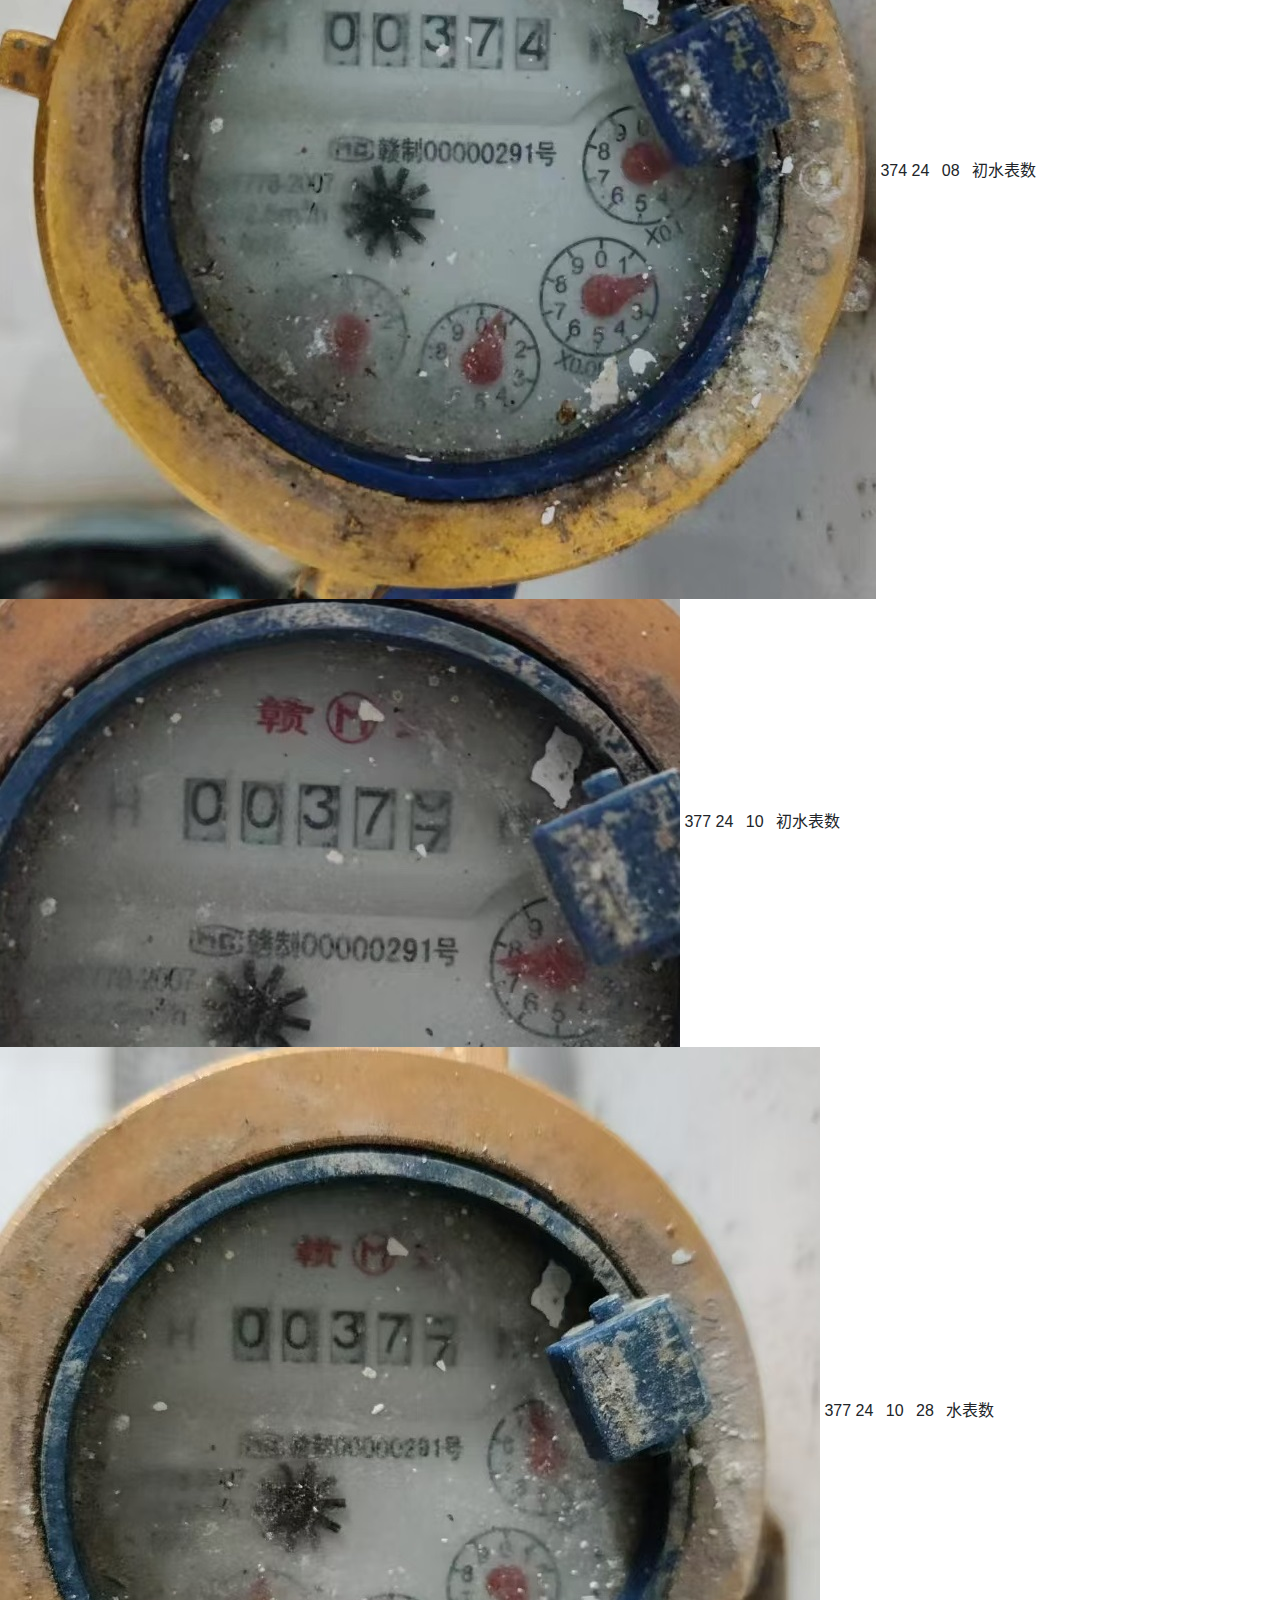
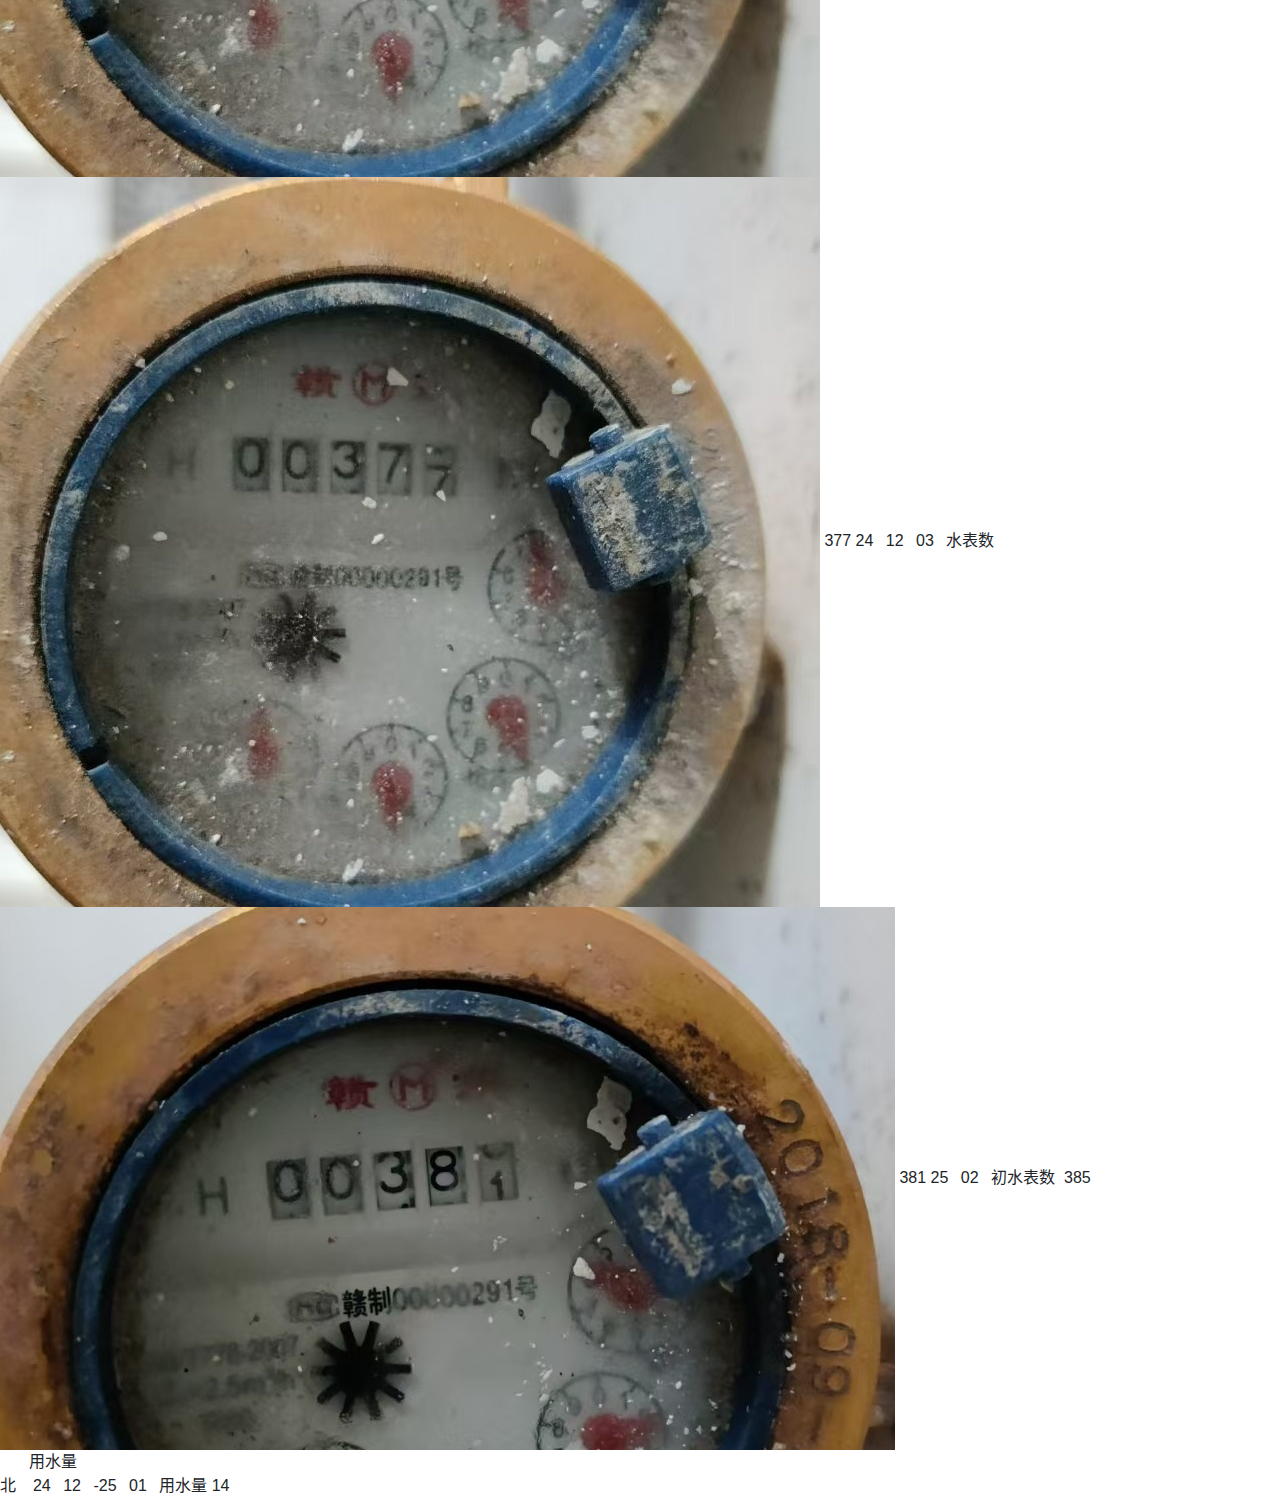
==== commit 0b553be1: "Update index.html" ====
--- a/index.html
+++ b/index.html
@@ -8,15 +8,15 @@
 		
 		<!-- Bootstrap 的 CSS 文件 -->
 		<link rel="stylesheet" href="css/bootstrap.min.css">
-		 <link rel="stylesheet" href="css/250103.css">
+		 <link rel="stylesheet" href="css/250208	.css">
 		 <link rel="stylesheet" href="css/frgz.css">
-		<title>24-11月电费</title>
+		<title>25-01月电费</title>
 		<script>
 			let password="";
 			let num = Math.floor(Math.random()*100);
 			let a = num;
 			password = prompt(`请输入密码：${num}`)
-			if(password!== "4880" && password!=='1930'){
+			if(password!== "2500" && password!=='2160'){
 				alert("密码不正确");
 				window.opener = null;
 				window.close();
@@ -50,9 +50,9 @@
 						<i class="iconfont icon-fangwuzulin"></i>
 					</div>
 					<div class="title-2">
-						<span>2024</span>
+						<span>2025</span>
 						<i class="iconfont icon-Year"></i>
-						<span>12月</span>
+						<span>01月</span>
 						<i class="iconfont icon-yuefenxuanze"></i>
 						<span>（</span>
 						<i class="iconfont icon-dianfeiheshou"></i>
@@ -71,17 +71,17 @@
 					<li class="title1">
 						<div>
 							<span>南<i class="iconfont icon-fangjian"></i></span>
-							<span>48.8</span>
-							<span>-</span>
-							<span style="color: red;">48.8</span>
+							<span>14.5</span>
+							<span>10.5</span>
+							<span style="color: red;">25</span>
 						</div>
 					</li>
 					<li class="title1">
 						<div>
 							<span>北<i class="iconfont icon-fangjian"></i></span>
-							<span>193</span>
-							<span>-</span>
-							<span style="color: red;">193</span>
+							<span>179.3</span>
+							<span>36.7</span>
+							<span style="color: red;">216</span>
 						</div>
 					</li>
 				</ul>
@@ -124,19 +124,19 @@
 						<div class="right">
 							  <span class = "blue">③</span> ÷ <span class="red">①</span> × <span class="green">②</span> =电<i class="iconfont icon-dianfei"></i><span class="blue">(南)</span>
 							<br />
-							 <span class = "blue">55.1</span> ÷ <span class="red">272.9</span> × <span class="green">241.8</span> =48.8￥<span class="blue">(南)</span>
+							 <span class = "blue">23.3</span> ÷ <span class="red">311.6</span> × <span class="green">193.8</span> =14.5￥<span class="blue">(南)</span>
 							<br />
 							 <span class="orange">④</span> ÷ <span class="red">①</span> × <span class="green">②</span>= 电<i class="iconfont icon-dianfei"></i><span class="orange">(北)</span>
 							<br />
-							 <span class="orange">217.8</span> ÷ <span class="red">272.9</span> × <span class="green">241.8</span> = 193￥<span class="orange">(北)</span>
+							 <span class="orange">288.3</span> ÷ <span class="red">311.6</span> × <span class="green">193.8</span> = 179.3￥<span class="orange">(北)</span>
 							<br />
 							    <span class="blue">⑦</span> ÷ <span class="red">⑤</span> × <span class="green">⑥</span> = 水<i class="iconfont icon-shuifeimingxi"></i><span class="blue">(南)</span>
 							<br />
-								<span class="blue">-</span> ÷ <span class="red">-</span> × <span class="green">-</span> = -￥<span class="blue">(南)</span>
+								<span class="blue">4</span> ÷ <span class="red">18</span> × <span class="green">47.2</span> = 10.5￥<span class="blue">(南)</span>
 							<br />
 								<span class="orange">⑧ </span> ÷ <span class="red">⑤</span>  × <span class="green">⑥</span> = 水<i class="iconfont icon-shuifeimingxi"></i><span class="orange">(北)</span>
 							<br />
-								<span class="orange">-</span> ÷ <span class="red">-</span> × <span class="green">-</span> = -￥<span class="orange">(北)</span>
+								<span class="orange">14</span> ÷ <span class="red">18</span> × <span class="green">47.2</span> = 36.7￥<span class="orange">(北)</span>
 						</div>
 						
 					</div>
@@ -151,41 +151,41 @@
 						</div>
 						<div class='nf'>
 							<span>南<i class="iconfont icon-fangjian"></i></span>
-							<span>12<i class="iconfont icon-yuefenxuanze"></i>03<i class="iconfont icon-daily"></i> </span>
-							<span>01<i class="iconfont icon-yuefenxuanze"></i>03<i class="iconfont icon-daily"></i> </span>
-							<span><i class="iconfont icon-dianbiao"></i></span>
-							<span>12<i class="iconfont icon-yuefenxuanze"></i>03<i class="iconfont icon-daily"></i> </span>
-							<span>01<i class="iconfont icon-yuefenxuanze"></i>03<i class="iconfont icon-daily"></i> </span>
-							<span><i class="iconfont icon-dianbiao"></i></span>
-							<span>55.1</span>
-							<span>3332.4</span>
+							<span>01<i class="iconfont icon-yuefenxuanze"></i>03<i class="iconfont icon-daily"></i> </span>
+							<span>02<i class="iconfont icon-yuefenxuanze"></i>08<i class="iconfont icon-daily"></i> </span>
+							<span><i class="iconfont icon-dianbiao"></i></span>
+							<span>01<i class="iconfont icon-yuefenxuanze"></i>03<i class="iconfont icon-daily"></i> </span>
+							<span>02<i class="iconfont icon-yuefenxuanze"></i>08<i class="iconfont icon-daily"></i> </span>
+							<span><i class="iconfont icon-dianbiao"></i></span>
+							<span>23.3</span>
 							<span>3387.5</span>
-							<span>55.1</span>
+							<span>3410.8</span>
+							<span>23.3</span>
 							<span>5477</span>
 							<span>5477</span>
 							<span>0</span>
 						</div>
 						<div class='nf'>
 							<span>北<i class="iconfont icon-fangjian"></i></span>
-							<span>12<i class="iconfont icon-yuefenxuanze"></i>03<i class="iconfont icon-daily"></i> </span>
-							<span>01<i class="iconfont icon-yuefenxuanze"></i>03<i class="iconfont icon-daily"></i> </span>
-							<span><i class="iconfont icon-dianbiao"></i></span>
-							<span>12<i class="iconfont icon-yuefenxuanze"></i>03<i class="iconfont icon-daily"></i> </span>
-							<span>01<i class="iconfont icon-yuefenxuanze"></i>03<i class="iconfont icon-daily"></i> </span>
-							<span><i class="iconfont icon-dianbiao"></i></span>
-							<span>217.8</span>
-							<span>12100.1</span>
+							<span>01<i class="iconfont icon-yuefenxuanze"></i>03<i class="iconfont icon-daily"></i> </span>
+							<span>02<i class="iconfont icon-yuefenxuanze"></i>08<i class="iconfont icon-daily"></i> </span>
+							<span><i class="iconfont icon-dianbiao"></i></span>
+							<span>01<i class="iconfont icon-yuefenxuanze"></i>03<i class="iconfont icon-daily"></i> </span>
+							<span>02<i class="iconfont icon-yuefenxuanze"></i>08<i class="iconfont icon-daily"></i> </span>
+							<span><i class="iconfont icon-dianbiao"></i></span>
+							<span>288.3</span>
 							<span>12317.9</span>
-							<span>217.8</span>
+							<span>12606.2</span>
+							<span>288.3</span>
 							<span>2209.6</span>
 							<span>2209.6</span>
 							<span>0</span>
 						</div>
 						<div class='title'>
 								<span>总计</span>
-								<span>217.8</span>
+								<span>311.6</span>
 								<span>0</span>
-								<span class="total">272.9</span>
+								<span class="total">311.6</span>
 						</div>
 					</div>
 				</div>
@@ -199,81 +199,60 @@
 						</div>
 						<div class='nf'>
 							<span>南北<i class="iconfont icon-fangjian"></i></span>
-							<span>12<i class="iconfont icon-yuefenxuanze"></i><i class="iconfont icon-chongshuidian"></i>总计</span>
-							<span>01<i class="iconfont icon-yuefenxuanze"></i>03<i class="iconfont icon-daily"></i> </span>
+							<span>01<i class="iconfont icon-yuefenxuanze"></i><i class="iconfont icon-chongshuidian"></i>总计</span>
+							<span>02<i class="iconfont icon-yuefenxuanze"></i>08<i class="iconfont icon-daily"></i> </span>
 							<span>花费<i class="iconfont icon-dianfeiheshou"></i></span>
-							<span>12<i class="iconfont icon-yuefenxuanze"></i>03<i class="iconfont icon-daily"></i> </span>
-							<span>01<i class="iconfont icon-yuefenxuanze"></i>03<i class="iconfont icon-daily"></i> </span>
+							<span>01<i class="iconfont icon-yuefenxuanze"></i>03<i class="iconfont icon-daily"></i> </span>
+							<span>02<i class="iconfont icon-yuefenxuanze"></i>08<i class="iconfont icon-daily"></i> </span>
 							<span>花费<i class="iconfont icon-dianfeiheshou"></i></span>
 							<span><i class="iconfont icon-dengji"></i></span>
-							<span>254.85</span>
-							<span>13.65</span>
-							<span>241.2</span>
-							<span>68.8</span>
+							<span>213.65</span>
+							<span>19.85</span>
+							<span>193.8</span>
 							<span>68.2</span>
-							<span>0.6</span>
-							<span class="total">241.8</span>
+							<span>68.2</span>
+							<span>0</span>
+							<span class="total">193.8</span>
 						</div>
 						<div class='pic'>
 							<span>余额</span>
-							<span>12<i class="iconfont icon-yuefenxuanze"></i>03<i class="iconfont icon-daily"></i> </span>
-							<span>01<i class="iconfont icon-yuefenxuanze"></i>03<i class="iconfont icon-daily"></i> </span>
-							<span>12<i class="iconfont icon-yuefenxuanze"></i>03<i class="iconfont icon-daily"></i> </span>
-							<span>01<i class="iconfont icon-yuefenxuanze"></i>03<i class="iconfont icon-daily"></i> </span>
-							<span>81.85<i class="iconfont icon-dianfeiheshou"></i></span>
-							<span><img src="img/241203D02.jpg" alt=""></span>
+							<span>01<i class="iconfont icon-yuefenxuanze"></i>03<i class="iconfont icon-daily"></i> </span>
+							<span>02<i class="iconfont icon-yuefenxuanze"></i>08<i class="iconfont icon-daily"></i> </span>
+							<span>01<i class="iconfont icon-yuefenxuanze"></i>03<i class="iconfont icon-daily"></i> </span>
+							<span>02<i class="iconfont icon-yuefenxuanze"></i>08<i class="iconfont icon-daily"></i> </span>
+							<span>88.05<i class="iconfont icon-dianfeiheshou"></i></span>
 							<span><img src="img/250103D02.jpg" alt=""></span>
-							<span><img src="img/241203D03.jpg" alt=""></span>
+							<span><img src="img/250208D02.jpg" alt=""></span>
 							<span><img src="img/250103D03.jpg" alt=""></span>
+							<span><img src="img/250208D03.jpg" alt=""></span>
 						</div>
 						<div class='title1'>
 							<span>北房储物间电表异常已修复</span>
 						</div>
 						<div class='title2'>
-							<span>12<i class="iconfont icon-yuefenxuanze"></i>03<i class="iconfont icon-daily"></i>截止到2025<i class="iconfont icon-Year"></i>01<i class="iconfont icon-yuefenxuanze"></i>03<i class="iconfont icon-daily"></i>电费缴纳充值明细</span>
+							<span>01<i class="iconfont icon-yuefenxuanze"></i>04<i class="iconfont icon-daily"></i>截止到2025<i class="iconfont icon-Year"></i>02<i class="iconfont icon-yuefenxuanze"></i>08<i class="iconfont icon-daily"></i>电费缴纳充值明细</span>
 						</div>
 						<div class='zcz'>
-							<span><img src="img/250103D01.jpg" alt=""></span>
-							<span>12<i class="iconfont icon-yuefenxuanze"></i>12<i class="iconfont icon-daily"></i></span>
-							<span>0</span>
-							<span>12<i class="iconfont icon-yuefenxuanze"></i>16<i class="iconfont icon-daily"></i></span>
-							<span>0</span>
-							<span>12<i class="iconfont icon-yuefenxuanze"></i>25<i class="iconfont icon-daily"></i></span>
-							<span>0</span>
-							<span>01<i class="iconfont icon-yuefenxuanze"></i>03<i class="iconfont icon-daily"></i></span>
-							<span>250</span>
+							<span><img src="img/250208D01.jpg" alt=""></span>
+							<span>01<i class="iconfont icon-yuefenxuanze"></i>12<i class="iconfont icon-daily"></i></span>
+							<span>0</span>
+							<span>01<i class="iconfont icon-yuefenxuanze"></i>16<i class="iconfont icon-daily"></i></span>
+							<span>0</span>
+							<span>01<i class="iconfont icon-yuefenxuanze"></i>28<i class="iconfont icon-daily"></i></span>
+							<span>150</span>
+							<span>02<i class="iconfont icon-yuefenxuanze"></i>08<i class="iconfont icon-daily"></i></span>
+							<span>50</span>
 							<span>总计</span>
-							<span>250</span>
+							<span>200</span>
 						</div>
 						<div class='title2'>
 							<span>电费<i class="iconfont icon-dengji"></i>说明</span>
 						</div>
 						<div class='sms'>
-							<span>2024年度用电度数</span>
+							<span>2025年度用电度数</span>
 							<span>1<i class="iconfont icon-yuefenxuanze"></i></span>
-							<span>575</span>
+							<span>311.6</span>
 							<span><br><br>供电局规定居民全年<br>累计用电未超过2160度，0.6元/度<br>基础电费档次0.6元/度；<br>超过2160，0.65元/度；<br>超过4200,0.90元/度。</span>
-							<span>2<i class="iconfont icon-yuefenxuanze"></i></span>
-							<span>3<i class="iconfont icon-yuefenxuanze"></i></span>
-							<span>407.2</span>
-							<span>4<i class="iconfont icon-yuefenxuanze"></i></span>
-							<span>477.1</span>
-							<span>5<i class="iconfont icon-yuefenxuanze"></i></span>
-							<span>424.2</span>
-							<span>6<i class="iconfont icon-yuefenxuanze"></i></span>
-							<span>618.5</span>
-							<span>7<i class="iconfont icon-yuefenxuanze"></i></span>
-							<span>734.2</span>
-							<span>8<i class="iconfont icon-yuefenxuanze"></i></span>
-							<span>295.6</span>
-							<span>9<i class="iconfont icon-yuefenxuanze"></i></span>
-							<span>392.7</span>
-							<span>10<i class="iconfont icon-yuefenxuanze"></i></span>
-							<span>78.8</span>
-							<span>11<i class="iconfont icon-yuefenxuanze"></i></span>
-							<span>236.8</span>
-							<span>12<i class="iconfont icon-yuefenxuanze"></i></span>
-							<span>272.9</span>
 							<!-- <span>0</span> -->
 							<!--
 							<span>5<i class="iconfont icon-yuefenxuanze"></i></span>
@@ -293,7 +272,7 @@
 							<span>12<i class="iconfont icon-yuefenxuanze"></i></span>
 							<span>0</span> -->
 							<span>总计</span>
-							<span>4513</span>
+							<span>311.6</span>
 						</div>
 					</div>
 				</div>
@@ -307,25 +286,25 @@
 						</div>
 						<div class='nf'>
 							<span>南<i class="iconfont icon-fangjian"></i></span>
-							<span>12<i class="iconfont icon-yuefenxuanze"></i>03<i class="iconfont icon-daily"></i> </span>
-							<span>01<i class="iconfont icon-yuefenxuanze"></i>03<i class="iconfont icon-daily"></i> </span>
-							<span><i class="iconfont icon-dianbiao"></i></span>
-							<span>12<i class="iconfont icon-yuefenxuanze"></i>03<i class="iconfont icon-daily"></i> </span>
-							<span>01<i class="iconfont icon-yuefenxuanze"></i>03<i class="iconfont icon-daily"></i> </span>
-							<span><i class="iconfont icon-dianbiao"></i></span>
-							<span class="total">55.1</span>
-							<span>3332.4</span>
+							<span>01<i class="iconfont icon-yuefenxuanze"></i>03<i class="iconfont icon-daily"></i> </span>
+							<span>02<i class="iconfont icon-yuefenxuanze"></i>08<i class="iconfont icon-daily"></i> </span>
+							<span><i class="iconfont icon-dianbiao"></i></span>
+							<span>01<i class="iconfont icon-yuefenxuanze"></i>03<i class="iconfont icon-daily"></i> </span>
+							<span>02<i class="iconfont icon-yuefenxuanze"></i>08<i class="iconfont icon-daily"></i> </span>
+							<span><i class="iconfont icon-dianbiao"></i></span>
+							<span class="total">23.3</span>
 							<span>3387.5</span>
-							<span>55.1</span>
+							<span>3410.8</span>
+							<span>23.3</span>
 							<span>5477</span>
 							<span>5477</span>
 							<span>0</span>
-							<span>12<i class="iconfont icon-yuefenxuanze"></i>03<i class="iconfont icon-daily"></i> </span>
-							<span>01<i class="iconfont icon-yuefenxuanze"></i>03<i class="iconfont icon-daily"></i> </span>
-							<span><img src="img/241203ND01.jpg" alt=""></span>
+							<span>01<i class="iconfont icon-yuefenxuanze"></i>03<i class="iconfont icon-daily"></i> </span>
+							<span>02<i class="iconfont icon-yuefenxuanze"></i>08<i class="iconfont icon-daily"></i> </span>
 							<span><img src="img/250103ND01.jpg" alt=""></span>
-							<span><img src="img/241203ND02.jpg" alt=""></span>
+							<span><img src="img/250208ND01.jpg" alt=""></span>
 							<span><img src="img/250103ND02.jpg" alt=""></span>
+							<span><img src="img/250208ND02.jpg" alt=""></span>
 							
 						</div>
 						<!-- <div class='title1'>
@@ -344,25 +323,25 @@
 						</div>
 						<div class='nf'>
 							<span>北<i class="iconfont icon-fangjian"></i></span>
-							<span>12<i class="iconfont icon-yuefenxuanze"></i>03<i class="iconfont icon-daily"></i> </span>
-							<span>01<i class="iconfont icon-yuefenxuanze"></i>03<i class="iconfont icon-daily"></i> </span>
-							<span><i class="iconfont icon-dianbiao"></i></span>
-							<span>12<i class="iconfont icon-yuefenxuanze"></i>03<i class="iconfont icon-daily"></i> </span>
-							<span>01<i class="iconfont icon-yuefenxuanze"></i>03<i class="iconfont icon-daily"></i> </span>
-							<span><i class="iconfont icon-dianbiao"></i></span>
-							<span class="total">217.8</span>
-							<span>12100.1</span>
+							<span>01<i class="iconfont icon-yuefenxuanze"></i>03<i class="iconfont icon-daily"></i> </span>
+							<span>02<i class="iconfont icon-yuefenxuanze"></i>08<i class="iconfont icon-daily"></i> </span>
+							<span><i class="iconfont icon-dianbiao"></i></span>
+							<span>01<i class="iconfont icon-yuefenxuanze"></i>03<i class="iconfont icon-daily"></i> </span>
+							<span>02<i class="iconfont icon-yuefenxuanze"></i>08<i class="iconfont icon-daily"></i> </span>
+							<span><i class="iconfont icon-dianbiao"></i></span>
+							<span class="total">288.3</span>
 							<span>12317.9</span>
-							<span>217.8</span>
+							<span>12606.2</span>
+							<span>288.3</span>
 							<span>2209.6</span>
 							<span>2209.6</span>
 							<span>0</span>
-							<span>12<i class="iconfont icon-yuefenxuanze"></i>03<i class="iconfont icon-daily"></i> </span>
-							<span>01<i class="iconfont icon-yuefenxuanze"></i>03<i class="iconfont icon-daily"></i> </span>
-							<span><img src="img/241203BD01.jpg" alt=""></span>
+							<span>01<i class="iconfont icon-yuefenxuanze"></i>03<i class="iconfont icon-daily"></i> </span>
+							<span>02<i class="iconfont icon-yuefenxuanze"></i>08<i class="iconfont icon-daily"></i> </span>
 							<span><img src="img/250103BD01.jpg" alt=""></span>
-							<span><img src="img/241203BD02.jpg" alt=""></span>
+							<span><img src="img/250208BD01.jpg" alt=""></span>
 							<span><img src="img/250103BD02.jpg" alt=""></span>
+							<span><img src="img/250208BD02.jpg" alt=""></span>
 						</div>
 					</div>
 				</div>
@@ -376,10 +355,10 @@
 						</div>
 						<div class='nf'>
 							<span>南<i class="iconfont icon-fangjian"></i></span>
-							<span>-</span>
-							<span class="total">-</span>
+							<span>4</span>
+							<span class="total">18</span>
 							<span>北<i class="iconfont icon-fangjian"></i></span>
-							<span>-</span>
+							<span>14</span>
 						</div>
 					</div>
 				</div>
@@ -393,20 +372,20 @@
 						</div>
 						<div class='nf'>
 							<span>南北	<i class="iconfont icon-fangjian"></i></span>
-							<span>10<i class="iconfont icon-yuefenxuanze"></i>10 <i class="iconfont icon-daily"></i> </span>
-							<span>4.3</span>
 							<span>12<i class="iconfont icon-yuefenxuanze"></i>07 <i class="iconfont icon-daily"></i> </span>
 							<span>9.5</span>
-							<span class="total">44.8</span>
-							<span><img src="img/241010S02.jpg" alt=""></span>
+							<span>02<i class="iconfont icon-yuefenxuanze"></i>08 <i class="iconfont icon-daily"></i> </span>
+							<span>12.3</span>
+							<span class="total">47.2</span>
 							<span><img src="img/241207S02.jpg" alt=""></span>
+							<span><img src="img/250208S02.jpg" alt=""></span>
 						</div>
 						<div class='title1'>
-							<span>24年08月10日截止到24年10月10日水费缴纳充值明细</span>
+							<span>24年12月07日截止到25年02月08日水费缴纳充值明细</span>
 						</div>
 						<div class="pic">
-							<span><img src="img/241207S01.jpg" alt=""></span>
-							<span>12<i class="iconfont icon-yuefenxuanze"></i>07<i class="iconfont icon-daily"></i></span>
+							<span><img src="img/250208S01.jpg" alt=""></span>
+							<span>02<i class="iconfont icon-yuefenxuanze"></i>08<i class="iconfont icon-daily"></i></span>
 							<span>50</span>
 							<span>总计</span>
 							<span>50</span>
@@ -422,13 +401,10 @@
 						</div>
 						<div class='nf'>
 							<span>南<i class="iconfont icon-fangjian"></i></span>
-							<span>24<i class="iconfont icon-Year"></i>6-7<i class="iconfont icon-yuefenxuanze"></i>用水量</span>
-							<span>3</span>
 							<span>24<i class="iconfont icon-Year"></i>10-11<i class="iconfont icon-yuefenxuanze"></i>用水量</span>
+							<span>4</span>
+							<span>24<i class="iconfont icon-Year"></i>12<i class="iconfont icon-yuefenxuanze"></i>-25<i class="iconfont icon-Year"></i>01<i class="iconfont icon-yuefenxuanze"></i>用水量</span>
 							<span class="total">4</span>
-							<span>23<i class="iconfont icon-Year"></i>7<i class="iconfont icon-yuefenxuanze"></i>初水表数</span>
-							<span><img src="img/07S01.jpg" alt=""></span>
-							<span>245</span>
 							<span>23<i class="iconfont icon-Year"></i>10<i class="iconfont icon-yuefenxuanze"></i>初水表数</span>
 							<span><img src="img/1004S.jpg" alt=""></span>
 							<span>338</span>
@@ -456,6 +432,9 @@
 							<span>24<i class="iconfont icon-Year"></i>12<i class="iconfont icon-yuefenxuanze"></i>03<i class="iconfont icon-daily"></i>水表数</span>
 							<span><img src="img/241203S03.jpg" alt=""></span>
 							<span>381</span>
+							<span>25<i class="iconfont icon-Year"></i>02<i class="iconfont icon-yuefenxuanze"></i>初水表数</span>
+							<span><img src="img/250208S03.jpg" alt=""></span>
+							<span>385</span>
 						</div>
 					</div>
 				</div>
@@ -468,8 +447,8 @@
 						</div>
 						<div class='nf'>
 							<span>北<i class="iconfont icon-fangjian"></i></span>
-							<span>24<i class="iconfont icon-Year"></i>10-11月<i class="iconfont icon-yuefenxuanze"></i>用水量</span>
-							<span class="total">13</span>
+							<span>24<i class="iconfont icon-Year"></i>12<i class="iconfont icon-yuefenxuanze"></i>-25<i class="iconfont icon-Year"></i>01<i class="iconfont icon-yuefenxuanze"></i>用水量</span>
+							<span class="total">14</span>
 						</div>
 					</div>
 				</div>
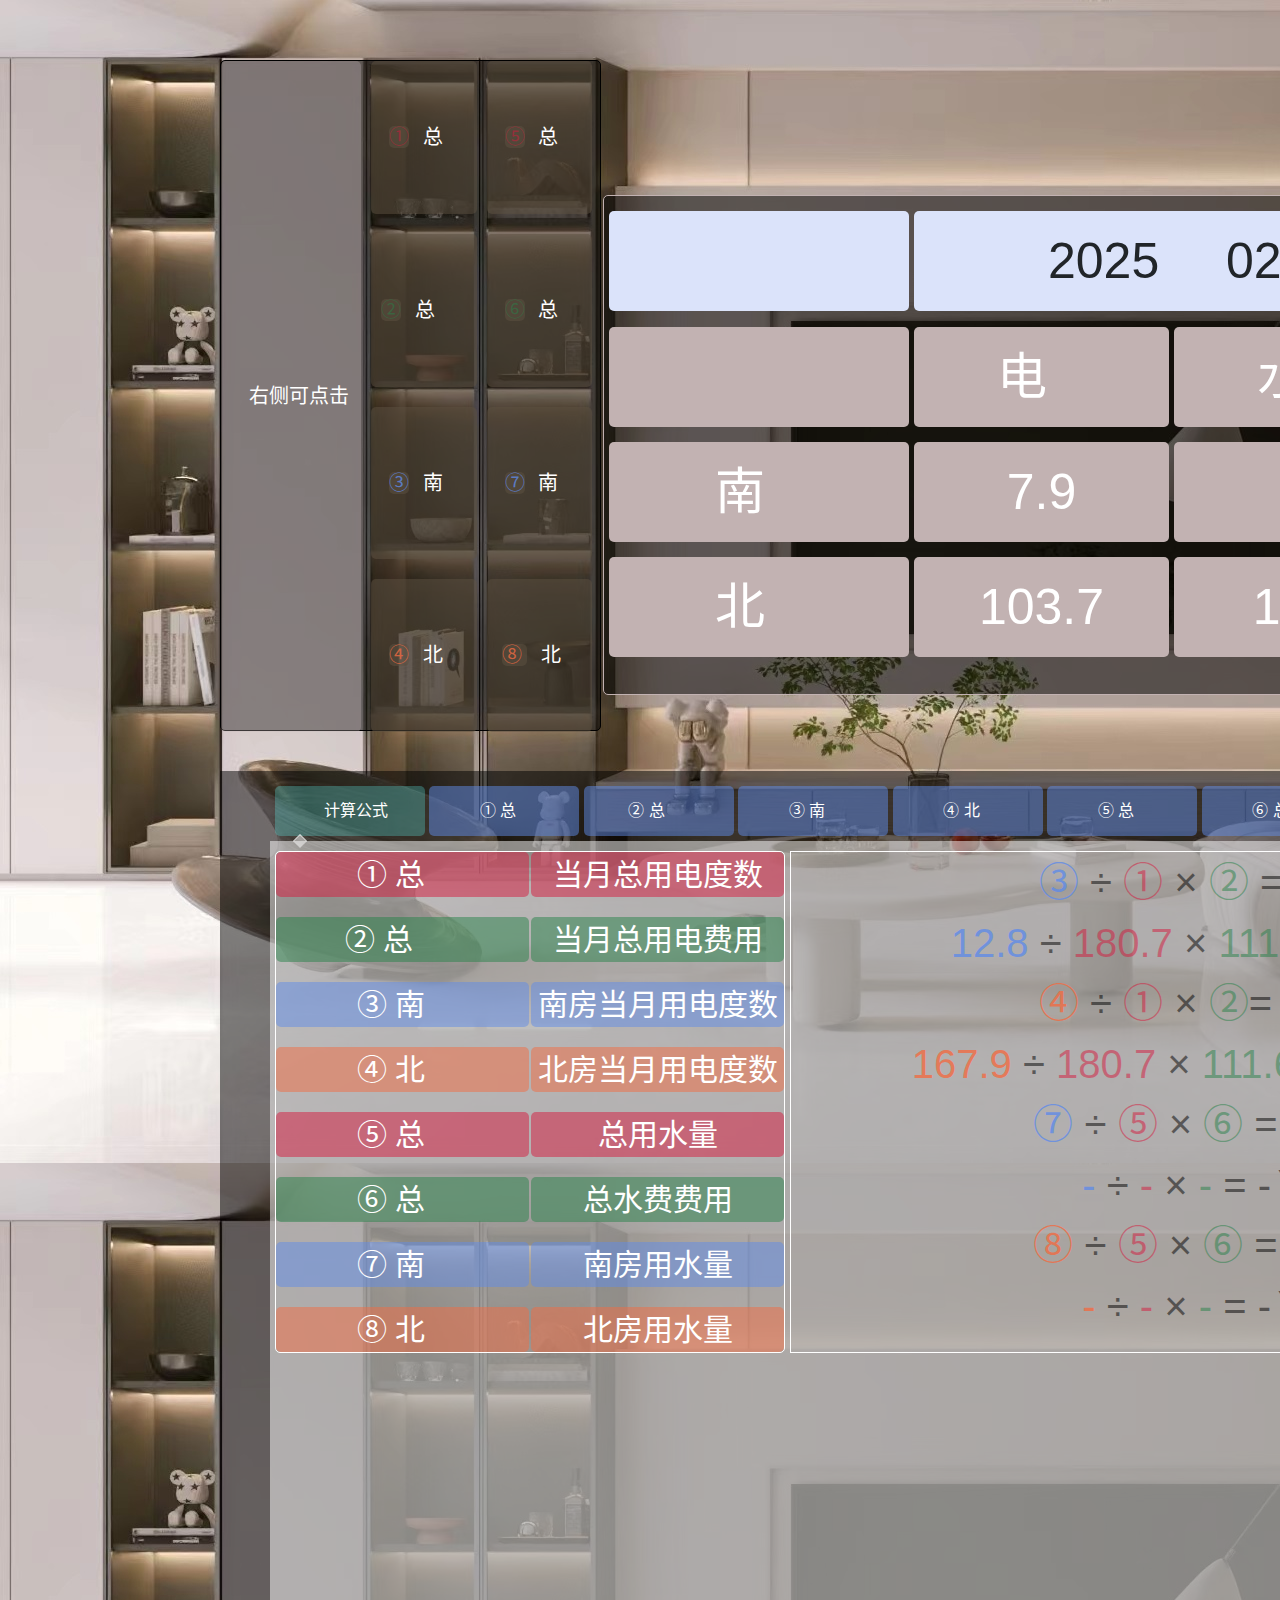
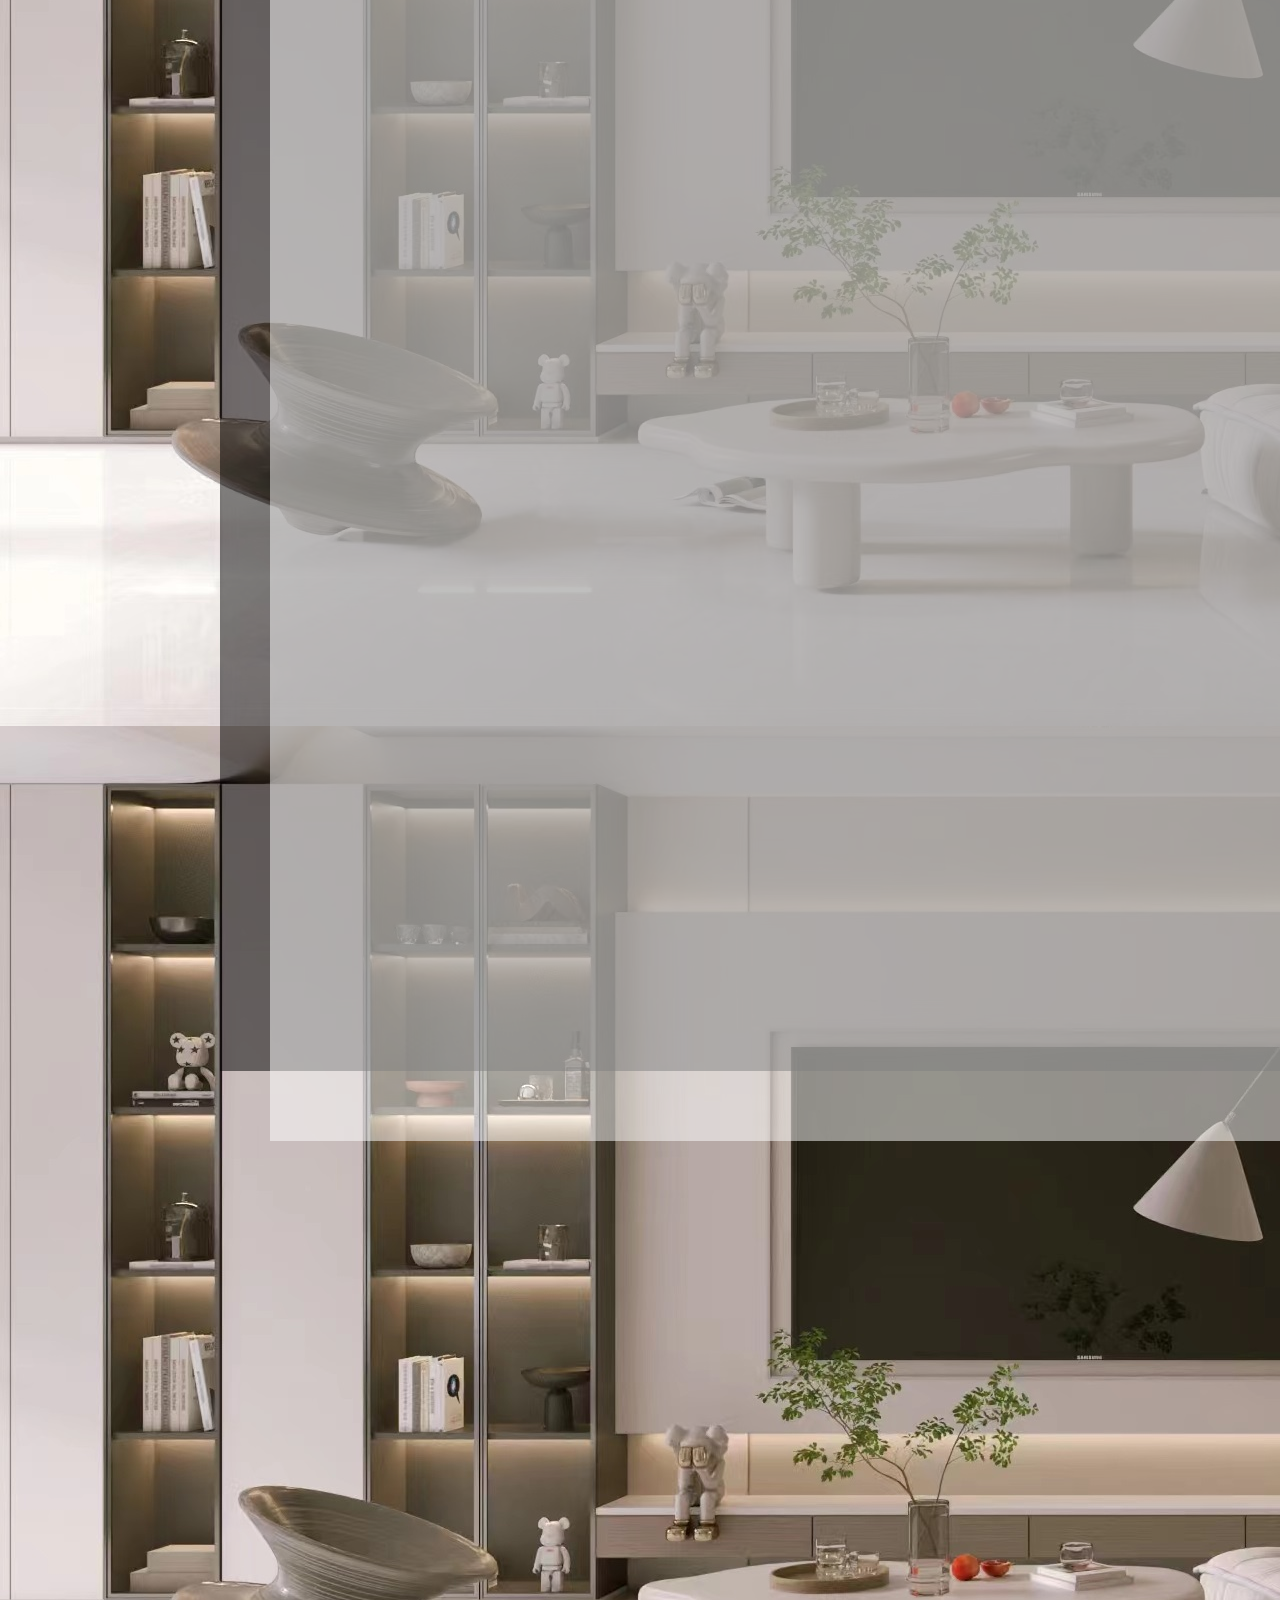
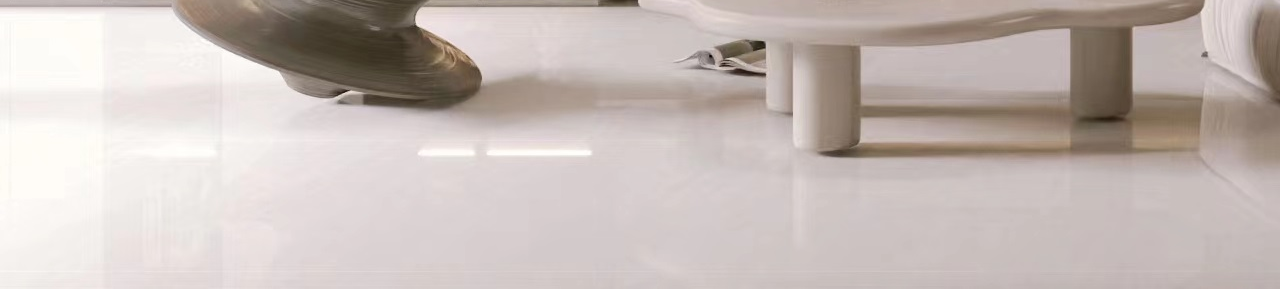
==== commit e75c12d1: "Update index.html" ====
--- a/index.html
+++ b/index.html
@@ -8,15 +8,15 @@
 		
 		<!-- Bootstrap 的 CSS 文件 -->
 		<link rel="stylesheet" href="css/bootstrap.min.css">
-		 <link rel="stylesheet" href="css/250208	.css">
+		 <link rel="stylesheet" href="css/250302.css">
 		 <link rel="stylesheet" href="css/frgz.css">
-		<title>25-01月电费</title>
+		<title>25-02月电费</title>
 		<script>
 			let password="";
 			let num = Math.floor(Math.random()*100);
 			let a = num;
 			password = prompt(`请输入密码：${num}`)
-			if(password!== "2500" && password!=='2160'){
+			if(password!== "79" && password!=='1219'){
 				alert("密码不正确");
 				window.opener = null;
 				window.close();
@@ -52,7 +52,7 @@
 					<div class="title-2">
 						<span>2025</span>
 						<i class="iconfont icon-Year"></i>
-						<span>01月</span>
+						<span>02月</span>
 						<i class="iconfont icon-yuefenxuanze"></i>
 						<span>（</span>
 						<i class="iconfont icon-dianfeiheshou"></i>
@@ -71,17 +71,17 @@
 					<li class="title1">
 						<div>
 							<span>南<i class="iconfont icon-fangjian"></i></span>
-							<span>14.5</span>
-							<span>10.5</span>
-							<span style="color: red;">25</span>
+							<span>7.9</span>
+							<span>-</span>
+							<span style="color: red;">7.9</span>
 						</div>
 					</li>
 					<li class="title1">
 						<div>
 							<span>北<i class="iconfont icon-fangjian"></i></span>
-							<span>179.3</span>
-							<span>36.7</span>
-							<span style="color: red;">216</span>
+							<span>103.7</span>
+							<span>18.2</span>
+							<span style="color: red;">121.9</span>
 						</div>
 					</li>
 				</ul>
@@ -124,19 +124,19 @@
 						<div class="right">
 							  <span class = "blue">③</span> ÷ <span class="red">①</span> × <span class="green">②</span> =电<i class="iconfont icon-dianfei"></i><span class="blue">(南)</span>
 							<br />
-							 <span class = "blue">23.3</span> ÷ <span class="red">311.6</span> × <span class="green">193.8</span> =14.5￥<span class="blue">(南)</span>
+							 <span class = "blue">12.8</span> ÷ <span class="red">180.7</span> × <span class="green">111.6</span> =7.9￥<span class="blue">(南)</span>
 							<br />
 							 <span class="orange">④</span> ÷ <span class="red">①</span> × <span class="green">②</span>= 电<i class="iconfont icon-dianfei"></i><span class="orange">(北)</span>
 							<br />
-							 <span class="orange">288.3</span> ÷ <span class="red">311.6</span> × <span class="green">193.8</span> = 179.3￥<span class="orange">(北)</span>
+							 <span class="orange">167.9</span> ÷ <span class="red">180.7</span> × <span class="green">111.6</span> = 103.7￥<span class="orange">(北)</span>
 							<br />
 							    <span class="blue">⑦</span> ÷ <span class="red">⑤</span> × <span class="green">⑥</span> = 水<i class="iconfont icon-shuifeimingxi"></i><span class="blue">(南)</span>
 							<br />
-								<span class="blue">4</span> ÷ <span class="red">18</span> × <span class="green">47.2</span> = 10.5￥<span class="blue">(南)</span>
+								<span class="blue">-</span> ÷ <span class="red">-</span> × <span class="green">-</span> = -￥<span class="blue">(南)</span>
 							<br />
 								<span class="orange">⑧ </span> ÷ <span class="red">⑤</span>  × <span class="green">⑥</span> = 水<i class="iconfont icon-shuifeimingxi"></i><span class="orange">(北)</span>
 							<br />
-								<span class="orange">14</span> ÷ <span class="red">18</span> × <span class="green">47.2</span> = 36.7￥<span class="orange">(北)</span>
+								<span class="orange">-</span> ÷ <span class="red">-</span> × <span class="green">-</span> = -￥<span class="orange">(北)</span>
 						</div>
 						
 					</div>
@@ -151,41 +151,41 @@
 						</div>
 						<div class='nf'>
 							<span>南<i class="iconfont icon-fangjian"></i></span>
-							<span>01<i class="iconfont icon-yuefenxuanze"></i>03<i class="iconfont icon-daily"></i> </span>
-							<span>02<i class="iconfont icon-yuefenxuanze"></i>08<i class="iconfont icon-daily"></i> </span>
-							<span><i class="iconfont icon-dianbiao"></i></span>
-							<span>01<i class="iconfont icon-yuefenxuanze"></i>03<i class="iconfont icon-daily"></i> </span>
-							<span>02<i class="iconfont icon-yuefenxuanze"></i>08<i class="iconfont icon-daily"></i> </span>
-							<span><i class="iconfont icon-dianbiao"></i></span>
-							<span>23.3</span>
-							<span>3387.5</span>
+							<span>02<i class="iconfont icon-yuefenxuanze"></i>08<i class="iconfont icon-daily"></i> </span>
+							<span>03<i class="iconfont icon-yuefenxuanze"></i>02<i class="iconfont icon-daily"></i> </span>
+							<span><i class="iconfont icon-dianbiao"></i></span>
+							<span>02<i class="iconfont icon-yuefenxuanze"></i>08<i class="iconfont icon-daily"></i> </span>
+							<span>03<i class="iconfont icon-yuefenxuanze"></i>02<i class="iconfont icon-daily"></i> </span>
+							<span><i class="iconfont icon-dianbiao"></i></span>
+							<span>12.8</span>
 							<span>3410.8</span>
-							<span>23.3</span>
+							<span>3423.6</span>
+							<span>12.8</span>
 							<span>5477</span>
 							<span>5477</span>
 							<span>0</span>
 						</div>
 						<div class='nf'>
 							<span>北<i class="iconfont icon-fangjian"></i></span>
-							<span>01<i class="iconfont icon-yuefenxuanze"></i>03<i class="iconfont icon-daily"></i> </span>
-							<span>02<i class="iconfont icon-yuefenxuanze"></i>08<i class="iconfont icon-daily"></i> </span>
-							<span><i class="iconfont icon-dianbiao"></i></span>
-							<span>01<i class="iconfont icon-yuefenxuanze"></i>03<i class="iconfont icon-daily"></i> </span>
-							<span>02<i class="iconfont icon-yuefenxuanze"></i>08<i class="iconfont icon-daily"></i> </span>
-							<span><i class="iconfont icon-dianbiao"></i></span>
-							<span>288.3</span>
-							<span>12317.9</span>
+							<span>02<i class="iconfont icon-yuefenxuanze"></i>08<i class="iconfont icon-daily"></i> </span>
+							<span>03<i class="iconfont icon-yuefenxuanze"></i>02<i class="iconfont icon-daily"></i> </span>
+							<span><i class="iconfont icon-dianbiao"></i></span>
+							<span>02<i class="iconfont icon-yuefenxuanze"></i>08<i class="iconfont icon-daily"></i> </span>
+							<span>03<i class="iconfont icon-yuefenxuanze"></i>02<i class="iconfont icon-daily"></i> </span>
+							<span><i class="iconfont icon-dianbiao"></i></span>
+							<span>167.9</span>
 							<span>12606.2</span>
-							<span>288.3</span>
+							<span>12774.1</span>
+							<span>167.9</span>
 							<span>2209.6</span>
 							<span>2209.6</span>
 							<span>0</span>
 						</div>
 						<div class='title'>
 								<span>总计</span>
-								<span>311.6</span>
+								<span>180.7</span>
 								<span>0</span>
-								<span class="total">311.6</span>
+								<span class="total">180.7</span>
 						</div>
 					</div>
 				</div>
@@ -199,51 +199,51 @@
 						</div>
 						<div class='nf'>
 							<span>南北<i class="iconfont icon-fangjian"></i></span>
-							<span>01<i class="iconfont icon-yuefenxuanze"></i><i class="iconfont icon-chongshuidian"></i>总计</span>
-							<span>02<i class="iconfont icon-yuefenxuanze"></i>08<i class="iconfont icon-daily"></i> </span>
+							<span>02<i class="iconfont icon-yuefenxuanze"></i><i class="iconfont icon-chongshuidian"></i>总计</span>
+							<span>03<i class="iconfont icon-yuefenxuanze"></i>02<i class="iconfont icon-daily"></i> </span>
 							<span>花费<i class="iconfont icon-dianfeiheshou"></i></span>
-							<span>01<i class="iconfont icon-yuefenxuanze"></i>03<i class="iconfont icon-daily"></i> </span>
-							<span>02<i class="iconfont icon-yuefenxuanze"></i>08<i class="iconfont icon-daily"></i> </span>
+							<span>02<i class="iconfont icon-yuefenxuanze"></i>08<i class="iconfont icon-daily"></i> </span>
+							<span>03<i class="iconfont icon-yuefenxuanze"></i>02<i class="iconfont icon-daily"></i> </span>
 							<span>花费<i class="iconfont icon-dianfeiheshou"></i></span>
 							<span><i class="iconfont icon-dengji"></i></span>
-							<span>213.65</span>
-							<span>19.85</span>
-							<span>193.8</span>
+							<span>169.85</span>
+							<span>58.25</span>
+							<span>111.6</span>
 							<span>68.2</span>
 							<span>68.2</span>
 							<span>0</span>
-							<span class="total">193.8</span>
+							<span class="total">111.6</span>
 						</div>
 						<div class='pic'>
 							<span>余额</span>
-							<span>01<i class="iconfont icon-yuefenxuanze"></i>03<i class="iconfont icon-daily"></i> </span>
-							<span>02<i class="iconfont icon-yuefenxuanze"></i>08<i class="iconfont icon-daily"></i> </span>
-							<span>01<i class="iconfont icon-yuefenxuanze"></i>03<i class="iconfont icon-daily"></i> </span>
-							<span>02<i class="iconfont icon-yuefenxuanze"></i>08<i class="iconfont icon-daily"></i> </span>
-							<span>88.05<i class="iconfont icon-dianfeiheshou"></i></span>
-							<span><img src="img/250103D02.jpg" alt=""></span>
+							<span>02<i class="iconfont icon-yuefenxuanze"></i>08<i class="iconfont icon-daily"></i> </span>
+							<span>03<i class="iconfont icon-yuefenxuanze"></i>02<i class="iconfont icon-daily"></i> </span>
+							<span>02<i class="iconfont icon-yuefenxuanze"></i>08<i class="iconfont icon-daily"></i> </span>
+							<span>03<i class="iconfont icon-yuefenxuanze"></i>02<i class="iconfont icon-daily"></i> </span>
+							<span>126.45<i class="iconfont icon-dianfeiheshou"></i></span>
 							<span><img src="img/250208D02.jpg" alt=""></span>
-							<span><img src="img/250103D03.jpg" alt=""></span>
+							<span><img src="img/250302D02.jpg" alt=""></span>
 							<span><img src="img/250208D03.jpg" alt=""></span>
+							<span><img src="img/250302D03.jpg" alt=""></span>
 						</div>
 						<div class='title1'>
-							<span>北房储物间电表异常已修复</span>
+							<span>北房3月停租</span>
 						</div>
 						<div class='title2'>
-							<span>01<i class="iconfont icon-yuefenxuanze"></i>04<i class="iconfont icon-daily"></i>截止到2025<i class="iconfont icon-Year"></i>02<i class="iconfont icon-yuefenxuanze"></i>08<i class="iconfont icon-daily"></i>电费缴纳充值明细</span>
+							<span>02<i class="iconfont icon-yuefenxuanze"></i>09<i class="iconfont icon-daily"></i>截止到2025<i class="iconfont icon-Year"></i>03<i class="iconfont icon-yuefenxuanze"></i>02<i class="iconfont icon-daily"></i>电费缴纳充值明细</span>
 						</div>
 						<div class='zcz'>
-							<span><img src="img/250208D01.jpg" alt=""></span>
-							<span>01<i class="iconfont icon-yuefenxuanze"></i>12<i class="iconfont icon-daily"></i></span>
-							<span>0</span>
-							<span>01<i class="iconfont icon-yuefenxuanze"></i>16<i class="iconfont icon-daily"></i></span>
-							<span>0</span>
-							<span>01<i class="iconfont icon-yuefenxuanze"></i>28<i class="iconfont icon-daily"></i></span>
+							<span><img src="img/250302D01.jpg" alt=""></span>
+							<span>02<i class="iconfont icon-yuefenxuanze"></i>12<i class="iconfont icon-daily"></i></span>
+							<span>0</span>
+							<span>02<i class="iconfont icon-yuefenxuanze"></i>16<i class="iconfont icon-daily"></i></span>
+							<span>0</span>
+							<span>02<i class="iconfont icon-yuefenxuanze"></i>28<i class="iconfont icon-daily"></i></span>
+							<span>0</span>
+							<span>03<i class="iconfont icon-yuefenxuanze"></i>02<i class="iconfont icon-daily"></i></span>
 							<span>150</span>
-							<span>02<i class="iconfont icon-yuefenxuanze"></i>08<i class="iconfont icon-daily"></i></span>
-							<span>50</span>
 							<span>总计</span>
-							<span>200</span>
+							<span>150</span>
 						</div>
 						<div class='title2'>
 							<span>电费<i class="iconfont icon-dengji"></i>说明</span>
@@ -253,6 +253,8 @@
 							<span>1<i class="iconfont icon-yuefenxuanze"></i></span>
 							<span>311.6</span>
 							<span><br><br>供电局规定居民全年<br>累计用电未超过2160度，0.6元/度<br>基础电费档次0.6元/度；<br>超过2160，0.65元/度；<br>超过4200,0.90元/度。</span>
+							<span>2<i class="iconfont icon-yuefenxuanze"></i></span>
+							<span>180.7</span>
 							<!-- <span>0</span> -->
 							<!--
 							<span>5<i class="iconfont icon-yuefenxuanze"></i></span>
@@ -272,7 +274,7 @@
 							<span>12<i class="iconfont icon-yuefenxuanze"></i></span>
 							<span>0</span> -->
 							<span>总计</span>
-							<span>311.6</span>
+							<span>492.3</span>
 						</div>
 					</div>
 				</div>
@@ -286,25 +288,25 @@
 						</div>
 						<div class='nf'>
 							<span>南<i class="iconfont icon-fangjian"></i></span>
-							<span>01<i class="iconfont icon-yuefenxuanze"></i>03<i class="iconfont icon-daily"></i> </span>
-							<span>02<i class="iconfont icon-yuefenxuanze"></i>08<i class="iconfont icon-daily"></i> </span>
-							<span><i class="iconfont icon-dianbiao"></i></span>
-							<span>01<i class="iconfont icon-yuefenxuanze"></i>03<i class="iconfont icon-daily"></i> </span>
-							<span>02<i class="iconfont icon-yuefenxuanze"></i>08<i class="iconfont icon-daily"></i> </span>
-							<span><i class="iconfont icon-dianbiao"></i></span>
-							<span class="total">23.3</span>
-							<span>3387.5</span>
+							<span>02<i class="iconfont icon-yuefenxuanze"></i>08<i class="iconfont icon-daily"></i> </span>
+							<span>03<i class="iconfont icon-yuefenxuanze"></i>02<i class="iconfont icon-daily"></i> </span>
+							<span><i class="iconfont icon-dianbiao"></i></span>
+							<span>02<i class="iconfont icon-yuefenxuanze"></i>08<i class="iconfont icon-daily"></i> </span>
+							<span>03<i class="iconfont icon-yuefenxuanze"></i>02<i class="iconfont icon-daily"></i> </span>
+							<span><i class="iconfont icon-dianbiao"></i></span>
+							<span class="total">12.8</span>
 							<span>3410.8</span>
-							<span>23.3</span>
+							<span>3423.6</span>
+							<span>12.8</span>
 							<span>5477</span>
 							<span>5477</span>
 							<span>0</span>
-							<span>01<i class="iconfont icon-yuefenxuanze"></i>03<i class="iconfont icon-daily"></i> </span>
-							<span>02<i class="iconfont icon-yuefenxuanze"></i>08<i class="iconfont icon-daily"></i> </span>
-							<span><img src="img/250103ND01.jpg" alt=""></span>
+							<span>02<i class="iconfont icon-yuefenxuanze"></i>08<i class="iconfont icon-daily"></i> </span>
+							<span>03<i class="iconfont icon-yuefenxuanze"></i>02<i class="iconfont icon-daily"></i> </span>
 							<span><img src="img/250208ND01.jpg" alt=""></span>
-							<span><img src="img/250103ND02.jpg" alt=""></span>
+							<span><img src="img/250302ND01.jpg" alt=""></span>
 							<span><img src="img/250208ND02.jpg" alt=""></span>
+							<span><img src="img/250302ND02.jpg" alt=""></span>
 							
 						</div>
 						<!-- <div class='title1'>
@@ -323,25 +325,25 @@
 						</div>
 						<div class='nf'>
 							<span>北<i class="iconfont icon-fangjian"></i></span>
-							<span>01<i class="iconfont icon-yuefenxuanze"></i>03<i class="iconfont icon-daily"></i> </span>
-							<span>02<i class="iconfont icon-yuefenxuanze"></i>08<i class="iconfont icon-daily"></i> </span>
-							<span><i class="iconfont icon-dianbiao"></i></span>
-							<span>01<i class="iconfont icon-yuefenxuanze"></i>03<i class="iconfont icon-daily"></i> </span>
-							<span>02<i class="iconfont icon-yuefenxuanze"></i>08<i class="iconfont icon-daily"></i> </span>
-							<span><i class="iconfont icon-dianbiao"></i></span>
-							<span class="total">288.3</span>
-							<span>12317.9</span>
+							<span>02<i class="iconfont icon-yuefenxuanze"></i>08<i class="iconfont icon-daily"></i> </span>
+							<span>03<i class="iconfont icon-yuefenxuanze"></i>02<i class="iconfont icon-daily"></i> </span>
+							<span><i class="iconfont icon-dianbiao"></i></span>
+							<span>02<i class="iconfont icon-yuefenxuanze"></i>08<i class="iconfont icon-daily"></i> </span>
+							<span>03<i class="iconfont icon-yuefenxuanze"></i>02<i class="iconfont icon-daily"></i> </span>
+							<span><i class="iconfont icon-dianbiao"></i></span>
+							<span class="total">167.9</span>
 							<span>12606.2</span>
-							<span>288.3</span>
+							<span>12774.1</span>
+							<span>167.9</span>
 							<span>2209.6</span>
 							<span>2209.6</span>
 							<span>0</span>
-							<span>01<i class="iconfont icon-yuefenxuanze"></i>03<i class="iconfont icon-daily"></i> </span>
-							<span>02<i class="iconfont icon-yuefenxuanze"></i>08<i class="iconfont icon-daily"></i> </span>
-							<span><img src="img/250103BD01.jpg" alt=""></span>
+							<span>02<i class="iconfont icon-yuefenxuanze"></i>08<i class="iconfont icon-daily"></i> </span>
+							<span>03<i class="iconfont icon-yuefenxuanze"></i>02<i class="iconfont icon-daily"></i> </span>
 							<span><img src="img/250208BD01.jpg" alt=""></span>
-							<span><img src="img/250103BD02.jpg" alt=""></span>
+							<span><img src="img/250302BD01.jpg" alt=""></span>
 							<span><img src="img/250208BD02.jpg" alt=""></span>
+							<span><img src="img/250302BD02.jpg" alt=""></span>
 						</div>
 					</div>
 				</div>
@@ -355,10 +357,10 @@
 						</div>
 						<div class='nf'>
 							<span>南<i class="iconfont icon-fangjian"></i></span>
-							<span>4</span>
-							<span class="total">18</span>
+							<span>-</span>
+							<span class="total">-</span>
 							<span>北<i class="iconfont icon-fangjian"></i></span>
-							<span>14</span>
+							<span>-</span>
 						</div>
 					</div>
 				</div>
@@ -405,9 +407,6 @@
 							<span>4</span>
 							<span>24<i class="iconfont icon-Year"></i>12<i class="iconfont icon-yuefenxuanze"></i>-25<i class="iconfont icon-Year"></i>01<i class="iconfont icon-yuefenxuanze"></i>用水量</span>
 							<span class="total">4</span>
-							<span>23<i class="iconfont icon-Year"></i>10<i class="iconfont icon-yuefenxuanze"></i>初水表数</span>
-							<span><img src="img/1004S.jpg" alt=""></span>
-							<span>338</span>
 							<span>23<i class="iconfont icon-Year"></i>12<i class="iconfont icon-yuefenxuanze"></i>初水表数</span>
 							<span><img src="img/1201S01.jpg" alt=""></span>
 							<span>352</span>
@@ -435,6 +434,9 @@
 							<span>25<i class="iconfont icon-Year"></i>02<i class="iconfont icon-yuefenxuanze"></i>初水表数</span>
 							<span><img src="img/250208S03.jpg" alt=""></span>
 							<span>385</span>
+							<span>25<i class="iconfont icon-Year"></i>03<i class="iconfont icon-yuefenxuanze"></i>初水表数</span>
+							<span><img src="img/250302S03.jpg" alt=""></span>
+							<span>388</span>
 						</div>
 					</div>
 				</div>
@@ -448,7 +450,7 @@
 						<div class='nf'>
 							<span>北<i class="iconfont icon-fangjian"></i></span>
 							<span>24<i class="iconfont icon-Year"></i>12<i class="iconfont icon-yuefenxuanze"></i>-25<i class="iconfont icon-Year"></i>01<i class="iconfont icon-yuefenxuanze"></i>用水量</span>
-							<span class="total">14</span>
+							<span class="total">7</span>
 						</div>
 					</div>
 				</div>
--- a/css/250302.css
+++ b/css/250302.css
@@ -0,0 +1,1214 @@
+*{
+	padding:0;
+	margin: 0;
+	list-style: none;
+	box-sizing: border-box;
+}
+
+.bg{
+	width: 100%;
+	height: 100vh;
+	position: relative;
+}
+
+.home{
+	width: 1100px;
+	height: 500px;
+	background: rgba(0, 0, 0, 0.5);
+	border: 1px solid #c2b2b2;
+	position: absolute;
+	left:603px;
+	top:50%;
+	transform: translateY(-51%);
+	border-radius: 5px;
+}
+
+.titile{
+	height: 50px;
+	flex-grow: 1;
+	display: grid;
+	grid-template-columns: 300px 785px;
+	column-gap: 5px;
+	margin-left: 5px;
+	justify-items: center;
+	align-items:center;
+	margin-top: 15px;
+}
+
+
+
+.title-1{
+	width: 300px;
+	height: 100px;
+	text-align: center;
+	line-height: 100px;
+	
+}
+
+.title-2{
+	width: 785px;
+	height: 100px;
+	text-align: center;
+	line-height: 100px;
+}
+
+.title-1,
+.title-2{
+	background-color: #dbe3fa;
+	border-radius: 5px;
+	font-size: 50px;
+}
+
+.submenu{
+	margin-top: 66px;
+}
+
+.submenu .title1{
+	margin-bottom: 15px;
+}
+
+.submenu .title1 div{
+	height: 100px;
+	flex-grow: 1;
+	display: grid;
+	grid-template-columns: 300px 255px 255px 255px;
+	column-gap: 5px;
+	margin-left: 5px;
+	color:#fff;
+}
+
+.submenu .title1 div span{
+	background-color: #c2b2b2;
+	text-align: center;
+	line-height: 100px;
+	font-size: 50px;
+	border-radius: 5px;
+}
+
+
+.checkbox{
+	width: 381px;
+	height: 671px;
+	border: 1px solid black;
+	background: rgba(0, 0, 0, 0.5);
+	position: absolute;
+	left: 220px;
+	top:60px;
+	border-radius: 5px;
+}
+
+.checkbox .nav{
+	display: grid;
+	grid-template-columns: repeat(3,1fr);
+	grid-template-rows:repeat(4,1fr);
+	row-gap: 20px;
+	column-gap: 2px;
+	color: #fff;
+	grid-auto-flow: column;
+}
+
+.checkbox .nav span{
+	text-align: center;
+	line-height: 152px;
+	font-size: 20px;
+	background-color:rgba(94,82,66, 0.5) ;
+	border-radius: 5px;
+	cursor: pointer;
+}
+
+.checkbox .nav span:nth-child(2n+1),
+.checkbox .nav span:nth-child(2n)
+{
+	margin-right: 8px;
+}
+
+
+.checkbox .nav .item1{
+	grid-row-start:span 4;
+	width: 140px;
+	height: 671px;;
+	line-height: 671px;
+	background-color:rgba(198,187,185, 0.3);
+}
+
+.container1{
+	position: absolute;
+	left: 220px;
+	background: rgba(0, 0, 0, 0.5);
+	width: 1500px;
+	height: 1900px;
+	top: 771px;
+}
+
+.container1 nav{
+	width: 1500px;
+	height: 50px;
+	margin-left: 55px;
+	margin-top: 15px;
+}
+
+.container1 nav span{
+	width:150px;
+	height: 50px;
+	display: inline-block;
+	z-index: 1;
+	text-align: center;
+	color: #fff;
+	cursor: pointer;
+	line-height: 50px;
+	background-color: rgba(95,139,232, 0.5);
+	border-radius: 5px;
+	cursor: pointer;
+}
+
+
+/* .container1 nav .animation{
+	position: absolute;
+	height: 50px;
+	top: 15px;
+	z-index: 0;
+	transition: all 1s ease 0s;
+	border-radius: 5px;
+	width: 150px;
+	background-color: rgba(94,232,230, 0.3);;
+}
+
+.container1 nav span:nth-child(1):hover~.animation{
+	left: 55px;
+	background-color: rgba(94,232,230, 0.3);
+}
+
+.container1 nav span:nth-child(2):hover~.animation{
+	left: 210px;
+	background-color: rgba(94,232,230, 0.3);
+}
+.container1 nav span:nth-child(3):hover~.animation{
+	left: 365px;
+	background-color: rgba(94,232,230, 0.3);
+}
+
+.container1 nav span:nth-child(4):hover~.animation{
+	left: 520px;
+	background-color: rgba(94,232,230, 0.3);
+}
+
+.container1 nav span:nth-child(5):hover~.animation{
+	left: 675px;
+	background-color: rgba(94,232,230, 0.3);
+}
+
+.container1 nav span:nth-child(6):hover~.animation{
+	left: 830px;
+	background-color: rgba(94,232,230, 0.3);
+}
+
+.container1 nav span:nth-child(7):hover~.animation{
+	left: 985px;
+	background-color: rgba(94,232,230, 0.3);
+}
+
+.container1 nav span:nth-child(8):hover~.animation{
+	left: 1140px;
+	background-color: rgba(94,232,230, 0.3);
+}
+
+.container1 nav span:nth-child(9):hover~.animation{
+	left: 1290px;
+	background-color: rgba(94,232,230, 0.3);
+}
+ */
+.content{
+	width: 1400px;
+	height: 100%;
+	background-color: rgba(255, 255, 255, 0.5);
+	margin: 20px auto;
+	margin-top: 5px;
+}
+
+.text1{
+	display: flex;
+	width: 100%;
+}
+.text1::before{
+	content: '';
+	width: 10px;
+	height: 10px;
+	position: absolute;
+	left:75px;
+	transform: translateX(0%) translateY(-50%) rotate(45deg);
+	border: 1px solid rgba(255, 255, 255, 0.5);
+	border-bottom: none;
+	border-right: none;
+	top:70px;
+	background:rgba(255, 255, 255, 0.5);
+}
+.text1 .left{
+	display: grid;
+	grid-template-columns: repeat(2,1fr);
+	grid-template-rows:repeat(8,1fr);
+	row-gap: 20px;
+	column-gap: 2px;
+	color: #fff;
+	font-size: 30px;
+	margin-left: 5px;
+	margin-top: 10px;
+	border: 1px solid white;
+	border-radius: 5px;
+	flex: 0 0 510px;
+}
+
+.text1 .left span{
+	background-color: rgba(95,139,232, 0.5);
+	border-radius: 5px;
+	text-align: center;
+}
+
+.content3 .nf .total,
+.content7 .nf .total{
+	background-color:  rgba(255, 255, 255, 0.5);
+	color: rgba(95,139,232, 1);;
+}
+
+.text1 .left .item2,
+.text1 .left .item6,
+.content1 .title .total,
+.content5 .nf .total,
+.nav .item2:hover,
+.nav .item6:hover
+{
+	background-color: rgba(213,25,61, 0.5);
+	color: #fff;
+}
+
+
+.text1 .left .item3,
+.text1 .left .item7,
+.nav .item3:hover,
+.nav .item7:hover
+{
+	background-color: rgba(40,129,73, 0.5);
+} 
+
+.nav .item4:hover,
+.nav .item8:hover{
+	background-color: rgba(95,139,232, 0.5);
+}
+
+.text1 .left .item5,
+.text1 .left .item9,
+.content4 .nf .total,
+.content8 .nf .total,
+.nav .item5:hover,
+.nav .item9:hover
+{
+	background-color: rgba(242,107,66, 0.5);
+} 
+
+.content2 .nf .total,
+.content6 .nf .total{
+	background-color: rgba(255, 255, 255, 0.5);
+	color: rgba(40,129,73, 1); ;
+}
+
+.red	
+{
+	color:rgba(213,25,61, 0.5);
+}
+
+.blue{
+	color: rgba(95,139,232, 0.8);
+}
+
+.green{
+	color:rgba(40,129,73, 0.5);
+}
+
+.orange{
+	color:rgba(242,107,66, 0.8);
+}
+.text1 .right{
+	border: 1px solid white;
+	margin-left: 5px;
+	margin-top: 10px;
+	font-size: 40px;
+	color: rgba(0, 0, 0, 0.5);
+	text-align: center;
+	flex:1 0 510px
+}
+
+.content1{
+	width: 1400px;
+	height: 100%;
+	background-color: rgba(255, 255, 255, 0.5);
+	margin: 20px auto;
+	margin-top: 5px;
+	display: none;
+}
+
+.text2{
+	padding-top: 5px;
+	margin: 0 10px;
+}
+
+.text2::before{
+	content: '';
+	width: 10px;
+	height: 10px;
+	position: absolute;
+	left:75px;
+	transform: translateX(1500%) translateY(-50%) rotate(45deg);
+	border: 1px solid rgba(255, 255, 255, 0.5);
+	border-bottom: none;
+	border-right: none;
+	top:70px;
+	background:rgba(255, 255, 255, 0.5);
+}
+
+.text2 .title{
+	display: grid;
+	grid-template-columns: 170.753px 2fr 2fr 170.753px;
+	column-gap: 2px;
+	color: #fff;
+	margin-bottom: 10px;
+}
+
+.text2 .title span{
+	text-align: center;
+	background-color: rgba(95,139,232, 0.5);
+	border-radius: 5px;
+	font-size: 40px;
+}
+
+.text2 .nf{
+	display: grid;
+	grid-template-columns: repeat(8,1fr);
+	grid-template-rows:repeat(2,1fr);
+	row-gap: 10px;
+	column-gap: 2px;
+	margin-bottom: 10px;
+}
+
+.text2 .nf span:nth-child(1),
+.text2 .nf span:nth-child(8){
+	grid-row-start:span 2;
+	line-height: 100px;
+}
+
+.text2 .nf span{
+	text-align: center;
+	font-size: 30px;
+	background-color: rgba(94,232,230, 0.3);
+	color:#fff;
+}
+
+.content2{
+	width: 1400px;
+	height: 100%;
+	background-color: rgba(255, 255, 255, 0.5);
+	margin: 20px auto;
+	margin-top: 5px;
+	display: none;
+}
+
+.text3::before{
+	content: '';
+	width: 10px;
+	height: 10px;
+	position: absolute;
+	left:75px;
+	transform: translateX(3200%) translateY(-50%) rotate(45deg);
+	border: 1px solid rgba(255, 255, 255, 0.5);
+	border-bottom: none;
+	border-right: none;
+	top:70px;
+	background:rgba(255, 255, 255, 0.5);
+}
+
+
+.text3 .title{
+	display: grid;
+	grid-template-columns: 170.753px 2fr 2fr 170.753px;
+	column-gap: 2px;
+	color: #fff;
+	margin-bottom: 10px;
+	padding-top: 10px;
+	margin: 0 10px;
+}
+
+.text3 .title span{
+	text-align: center;
+	background-color: rgba(95,139,232, 0.5);
+	border-radius: 5px;
+	font-size: 40px;
+}
+
+.text3 .nf{
+	display: grid;
+	grid-template-columns: repeat(8,1fr);
+	grid-template-rows:repeat(2,1fr);
+	row-gap: 10px;
+	column-gap: 2px;
+	margin-bottom: 10px;
+	padding-top: 10px;
+	margin: 0 10px;
+}
+
+.text3 .nf span:nth-child(1)
+{
+	grid-row-start:span 2;
+	line-height: 100px;
+}
+
+.text3 .nf span{
+	text-align: center;
+	font-size: 30px;
+	background-color: rgba(94,232,230, 0.3);
+	color:#fff;
+	border-radius: 5px;
+}
+
+.text3 .nf span:nth-child(2){
+	font-size: 20px;
+	line-height: 46px;
+}
+.text3 .title1{
+	display: grid;
+	grid-template-columns: 1fr;
+	column-gap: 2px;
+	color: #fff;
+	margin-bottom: 10px;
+	padding-top: 10px;
+	margin: 0 10px;
+}
+
+.text3 .title1 span{
+	text-align: center;
+	background-color: rgba(250,139,232, 0.5);
+	border-radius: 5px;
+	font-size: 40px;
+}
+
+.text3 .title2{
+	display: grid;
+	grid-template-columns: 1fr;
+	column-gap: 2px;
+	color: #fff;
+	margin-bottom: 10px;
+	padding-top: 10px;
+	margin: 0 10px;
+}
+
+
+.text3 .title2 span{
+	text-align: center;
+	background-color:  rgba(95,139,232, 0.5);
+	border-radius: 5px;
+	font-size: 40px;
+}
+
+.text3 .zcz{
+	display: grid;
+	grid-template-columns: 300px 1fr 1fr ;
+	grid-template-rows:repeat(5,1fr);
+	row-gap: 10px;
+	column-gap: 20px;
+	margin-bottom: 10px;
+	padding-top: 10px;
+	margin: 0 10px;
+}
+
+.text3 .zcz span:nth-child(1){
+	grid-row-start:span 5;
+	margin-left: 15px;
+	
+}
+.text3 .zcz img{
+	object-fit: all;
+	width: 300px;
+	height: 400px;
+	
+}
+
+.text3 .zcz span{
+	text-align: center;
+	background-color:  rgba(94,232,230, 0.3);
+	border-radius: 5px;
+	font-size: 40px;
+	border-radius: 5px;
+	color: #fff;
+}
+
+.text3 .pic{
+	display: grid;
+	grid-template-columns: repeat(6,1fr);
+	row-gap: 10px;
+	column-gap: 2px;
+	margin-bottom: 10px;
+	padding-top: 10px;
+	margin: 0 10px;
+}
+
+.text3 .pic span:nth-child(1),
+.text3 .pic span:nth-child(6)
+{
+	grid-row-start:span 2;
+	line-height: 300px;
+}
+
+.text3 .pic span:nth-child(2),
+.text3 .pic span:nth-child(3),
+.text3 .pic span:nth-child(4),
+.text3 .pic span:nth-child(5),
+{
+	height: 46px;
+	line-height: 46px;
+}
+
+.text3 .pic img
+{
+	width: 261px;
+}
+
+.text3 .pic span{
+	text-align: center;
+	font-size: 30px;
+	background-color: rgba(94,232,230, 0.3);
+	color:#fff;
+	border-radius: 5px;
+}
+
+
+.text3 .sms{
+	display: grid;
+	grid-template-columns: repeat(4,1fr);
+	row-gap: 10px;
+	column-gap: 2px;
+	margin-bottom: 10px;
+	padding-top: 10px;
+	margin: 0 10px;
+}
+
+.text3 .sms span{
+	text-align: center;
+	font-size: 30px;
+	background-color: rgba(94,232,230, 0.3);
+	color:#fff;
+	border-radius: 5px;
+}
+.text3 .sms span:nth-child(1){
+	line-height: 340px;
+}
+
+.text3 .sms span:nth-child(2),
+.text3 .sms span:nth-child(3),
+.text3 .sms span:nth-child(5),
+.text3 .sms span:nth-child(6),
+.text3 .sms span:nth-child(7),
+.text3 .sms span:nth-child(8),
+.text3 .sms span:nth-child(9),
+.text3 .sms span:nth-child(10),
+.text3 .sms span:nth-child(11),
+.text3 .sms span:nth-child(12),
+.text3 .sms span:nth-child(13),
+.text3 .sms span:nth-child(14),
+.text3 .sms span:nth-child(15),
+.text3 .sms span:nth-child(16),
+.text3 .sms span:nth-child(17),
+.text3 .sms span:nth-child(18),
+.text3 .sms span:nth-child(19),
+.text3 .sms span:nth-child(20),
+.text3 .sms span:nth-child(21),
+.text3 .sms span:nth-child(22),
+.text3 .sms span:nth-child(23),
+.text3 .sms span:nth-child(24),
+.text3 .sms span:nth-child(25),
+.text3 .sms span:nth-child(26),
+.text3 .sms span:nth-child(27)
+{
+	line-height: 150px;
+}
+
+.text3 .sms span:nth-child(27){
+	color: red;
+}
+.text3 .sms span:nth-child(4){
+	font-size: 20px;
+}
+.text3 .sms span:nth-child(1),
+.text3 .sms span:nth-child(4)
+{
+	grid-row-start:span 3;
+}
+
+/* .text3 .sms span:nth-child(3){
+	grid-row-start:span 2;
+	line-height: 178px;
+}, */
+
+
+
+.content3{
+	width: 1400px;
+	height: 100%;
+	background-color: rgba(255, 255, 255, 0.5);
+	margin: 20px auto;
+	margin-top: 5px;
+	display: none;
+}
+
+.text4::before{
+	content: '';
+	width: 10px;
+	height: 10px;
+	position: absolute;
+	left:75px;
+	transform: translateX(4700%) translateY(-50%) rotate(45deg);
+	border: 1px solid rgba(255, 255, 255, 0.5);
+	border-bottom: none;
+	border-right: none;
+	top:70px;
+	background:rgba(255, 255, 255, 0.5);
+}
+
+.text4 .title{
+	display: grid;
+	grid-template-columns: 170.753px 2fr 2fr 170.753px;
+	column-gap: 2px;
+	color: #fff;
+	margin-bottom: 10px;
+	padding-top: 10px;
+	margin: 0 10px;
+}
+
+.text4 .title span{
+	text-align: center;
+	background-color: rgba(95,139,232, 0.5);
+	border-radius: 5px;
+	font-size: 40px;
+}
+
+.text4 .nf img{
+	width: 500px;
+	height: 250px;
+	object-fit:cover;
+}
+
+.text4 .nf{
+	display: grid;
+	grid-template-columns: repeat(8,1fr);
+	row-gap: 10px;
+	column-gap: 2px;
+	margin-bottom: 10px;
+	padding-top: 10px;
+	margin: 0 10px;
+}
+
+.text4 .nf span:nth-child(1),
+.text4 .nf span:nth-child(8)
+{
+	
+	grid-row-start:span 5;
+	line-height: 700px;
+}
+
+.text4 .nf span:nth-child(15),
+.text4 .nf span:nth-child(16),
+.text4 .nf span:nth-child(17),
+.text4 .nf span:nth-child(18),
+.text4 .nf span:nth-child(19),
+.text4 .nf span:nth-child(20)
+{
+	grid-column-start: span 3;
+}
+
+.text4 .nf span{
+	text-align: center;
+	font-size: 30px;
+	background-color: rgba(94,232,230, 0.3);
+	color:#fff;
+	border-radius: 5px;
+}
+
+.text4 .title1{
+	padding-top: 10px;
+	margin-left: 45px;
+}
+.text4 .title1 span{
+	text-align: center;
+	background-color: rgba(250,139,232, 0.5);
+	border-radius: 5px;
+	font-size: 37px;
+}
+
+
+.content4{
+	width: 1400px;
+	height: 100%;
+	background-color: rgba(255, 255, 255, 0.5);
+	margin: 20px auto;
+	margin-top: 5px;
+	display: none;
+}
+
+.text5::before{
+	content: '';
+	width: 10px;
+	height: 10px;
+	position: absolute;
+	left:75px;
+	transform: translateX(6200%) translateY(-50%) rotate(45deg);
+	border: 1px solid rgba(255, 255, 255, 0.5);
+	border-bottom: none;
+	border-right: none;
+	top:70px;
+	background:rgba(255, 255, 255, 0.5);
+}
+
+.text5 .title{
+	display: grid;
+	grid-template-columns: 170.753px 2fr 2fr 170.753px;
+	column-gap: 2px;
+	color: #fff;
+	margin-bottom: 10px;
+	padding-top: 10px;
+	margin: 0 10px;
+}
+
+.text5 .title span{
+	text-align: center;
+	background-color: rgba(95,139,232, 0.5);
+	border-radius: 5px;
+	font-size: 40px;
+}
+
+.text5 .nf img{
+	width: 500px;
+	height: 250px;
+	object-fit:cover;
+}
+
+.text5 .nf{
+	display: grid;
+	grid-template-columns: repeat(8,1fr);
+	row-gap: 10px;
+	column-gap: 2px;
+	margin-bottom: 10px;
+	padding-top: 10px;
+	margin: 0 10px;
+}
+
+.text5 .nf span:nth-child(1),
+.text5 .nf span:nth-child(8)
+{
+	
+	grid-row-start:span 5;
+	line-height: 700px;
+}
+
+.text5 .nf span:nth-child(15),
+.text5 .nf span:nth-child(16),
+.text5 .nf span:nth-child(17),
+.text5 .nf span:nth-child(18),
+.text5 .nf span:nth-child(19),
+.text5 .nf span:nth-child(20)
+{
+	grid-column-start: span 3;
+}
+
+.text5 .nf span{
+	text-align: center;
+	font-size: 30px;
+	background-color: rgba(94,232,230, 0.3);
+	color:#fff;
+	border-radius: 5px;
+}
+/* 
+.text5 .title1{
+	padding-top: 10px;
+	margin-left: 45px;
+}
+.text5 .title1 span{
+	text-align: center;
+	background-color: rgba(250,139,232, 0.5);
+	border-radius: 5px;
+	font-size: 37px;
+} */
+
+
+.content5{
+	width: 1400px;
+	height: 100%;
+	background-color: rgba(255, 255, 255, 0.5);
+	margin: 20px auto;
+	margin-top: 5px;
+	display: none;
+}
+
+.text6::before{
+	content: '';
+	width: 10px;
+	height: 10px;
+	position: absolute;
+	left:75px;
+	transform: translateX(7800%) translateY(-50%) rotate(45deg);
+	border: 1px solid rgba(255, 255, 255, 0.5);
+	border-bottom: none;
+	border-right: none;
+	top:70px;
+	background:rgba(255, 255, 255, 0.5);
+}
+
+.text6 .title{
+	display: grid;
+	grid-template-columns: repeat(3,1fr);;
+	column-gap: 2px;
+	color: #fff;
+	margin-bottom: 10px;
+	padding-top: 10px;
+	margin: 0 10px;
+}
+
+.text6 .title span{
+	text-align: center;
+	background-color: rgba(95,139,232, 0.5);
+	border-radius: 5px;
+	font-size: 40px;
+}
+
+
+.text6 .nf{
+	display: grid;
+	grid-template-columns: repeat(3,1fr);
+	row-gap: 10px;
+	column-gap: 2px;
+	margin-bottom: 10px;
+	padding-top: 10px;
+	margin: 0 10px;
+}
+
+.text6 .nf span:nth-child(3)
+{
+	
+	grid-row-start:span 2;
+	line-height: 100px;
+}
+
+
+.text6 .nf span{
+	text-align: center;
+	font-size: 30px;
+	background-color: rgba(94,232,230, 0.3);
+	color:#fff;
+	border-radius: 5px;
+}
+
+
+
+.content6{
+	width: 1400px;
+	height: 100%;
+	background-color: rgba(255, 255, 255, 0.5);
+	margin: 20px auto;
+	margin-top: 5px;
+	display: none;
+}
+
+.text7::before{
+	content: '';
+	width: 10px;
+	height: 10px;
+	position: absolute;
+	left:75px;
+	transform: translateX(9300%) translateY(-50%) rotate(45deg);
+	border: 1px solid rgba(255, 255, 255, 0.5);
+	border-bottom: none;
+	border-right: none;
+	top:70px;
+	background:rgba(255, 255, 255, 0.5);
+}
+
+.text7 .title{
+	display: grid;
+	grid-template-columns: 228.328px 4fr  228.328px;
+	column-gap: 2px;
+	color: #fff;
+	margin-bottom: 10px;
+	padding-top: 10px;
+	margin: 0 10px;
+}
+
+.text7 .title span{
+	text-align: center;
+	background-color: rgba(95,139,232, 0.5);
+	border-radius: 5px;
+	font-size: 40px;
+}
+
+.text7 .nf img{
+	width: 400px;
+	height: 250px;
+	object-fit:cover;
+}
+
+.text7 .nf{
+	display: grid;
+	grid-template-columns: repeat(6,1fr);
+	row-gap: 10px;
+	column-gap: 2px;
+	margin-bottom: 10px;
+	padding-top: 10px;
+	margin: 0 10px;
+}
+
+.text7 .nf span:nth-child(1),
+.text7 .nf span:nth-child(6)
+{
+	
+	grid-row-start:span 2;
+	line-height: 300px;
+	
+}
+
+.text7 .nf span:nth-child(7),
+.text7 .nf span:nth-child(8)
+{
+	
+	grid-column-start: span 2;
+}
+
+
+.text7 .nf span{
+	text-align: center;
+	font-size: 30px;
+	background-color: rgba(94,232,230, 0.3);
+	color:#fff;
+	border-radius: 5px;
+}
+
+
+.text7 .title1{
+	display: grid;
+	grid-template-columns: 1fr;
+	column-gap: 2px;
+	color: #fff;
+	margin-bottom: 10px;
+	padding-top: 10px;
+	margin: 0 10px;
+}
+
+.text7 .title1 span{
+	text-align: center;
+	background-color: rgba(95,139,232, 0.5);
+	border-radius: 5px;
+	font-size: 40px;
+}
+
+
+.text7 .pic img{
+	width: 300px;
+}
+
+.text7 .pic{
+	display: grid;
+	grid-template-columns: repeat(3,1fr);
+	column-gap: 2px;
+	color: #fff;
+	margin-bottom: 10px;
+	padding-top: 10px;
+	margin: 0 10px;
+} 
+
+.text7 .pic span:nth-child(1){
+	grid-row-start:span 2;
+}
+
+.text7 .pic span{
+	text-align: center;
+	font-size: 30px;
+	background-color: rgba(94,232,230, 0.3);
+	color:#fff;
+	border-radius: 5px;
+	line-height: 100px;
+	padding-top: 10px;
+}
+
+
+
+.content7{
+	width: 1400px;
+	height: 100%;
+	background-color: rgba(255, 255, 255, 0.5);
+	margin: 20px auto;
+	margin-top: 5px;
+	display: none;
+}
+
+.text8::before{
+	content: '';
+	width: 10px;
+	height: 10px;
+	position: absolute;
+	left:75px;
+	transform: translateX(11000%) translateY(-50%) rotate(45deg);
+	border: 1px solid rgba(255, 255, 255, 0.5);
+	border-bottom: none;
+	border-right: none;
+	top:70px;
+	background:rgba(255, 255, 255, 0.5);
+}
+
+.text8 .title{
+	display: grid;
+	grid-template-columns: 228.328px 4fr;
+	column-gap: 2px;
+	color: #fff;
+	margin-bottom: 10px;
+	padding-top: 10px;
+	margin: 0 10px;
+}
+
+.text8 .title span{
+	text-align: center;
+	background-color: rgba(95,139,232, 0.5);
+	border-radius: 5px;
+	font-size: 40px;
+}
+
+.text8 .nf img{
+	width: 400px;
+	height: 250px;
+	object-fit:cover;
+}
+
+.text8 .nf{
+	display: grid;
+	grid-template-columns: repeat(5,1fr);
+	row-gap: 10px;
+	column-gap: 2px;
+	margin-bottom: 10px;
+	padding-top: 10px;
+	margin: 0 10px;
+}
+
+
+.text8 .nf span:nth-child(6),
+.text8 .nf span:nth-child(7),
+.text8 .nf span:nth-child(9),
+.text8 .nf span:nth-child(10),
+.text8 .nf span:nth-child(12),
+.text8 .nf span:nth-child(13),
+.text8 .nf span:nth-child(15),
+.text8 .nf span:nth-child(16),
+.text8 .nf span:nth-child(18),
+.text8 .nf span:nth-child(19),
+.text8 .nf span:nth-child(21),
+.text8 .nf span:nth-child(22),
+.text8 .nf span:nth-child(24),
+.text8 .nf span:nth-child(25),
+.text8 .nf span:nth-child(27),
+.text8 .nf span:nth-child(28),
+.text8 .nf span:nth-child(30),
+.text8 .nf span:nth-child(31),
+.text8 .nf span:nth-child(33),
+.text8 .nf span:nth-child(34)
+{
+	grid-column-start: span 2;
+	line-height: 200px;
+}
+
+.text8 .nf span:nth-child(8),
+.text8 .nf span:nth-child(11),
+.text8 .nf span:nth-child(14),
+.text8 .nf span:nth-child(17),
+.text8 .nf span:nth-child(20),
+.text8 .nf span:nth-child(23),
+.text8 .nf span:nth-child(26),
+.text8 .nf span:nth-child(29),
+.text8 .nf span:nth-child(32),
+.text8 .nf span:nth-child(35)
+{
+	line-height: 200px;
+}
+
+
+.text8 .nf span{
+	text-align: center;
+	font-size: 30px;
+	background-color: rgba(94,232,230, 0.3);
+	color:#fff;
+	border-radius: 5px;
+}
+
+.text8 .nf span:nth-child(2),
+.text8 .nf span:nth-child(4){
+	font-size: 20px;
+	line-height: 46px;
+}
+
+.content8{
+	width: 1400px;
+	height: 100%;
+	background-color: rgba(255, 255, 255, 0.5);
+	margin: 20px auto;
+	margin-top: 5px;
+	display: none;
+}
+
+.text9::before{
+	content: '';
+	width: 10px;
+	height: 10px;
+	position: absolute;
+	left:75px;
+	transform: translateX(12500%) translateY(-50%) rotate(45deg);
+	border: 1px solid rgba(255, 255, 255, 0.5);
+	border-bottom: none;
+	border-right: none;
+	top:70px;
+	background:rgba(255, 255, 255, 0.5);
+}
+
+.text9 .title{
+	display: grid;
+	grid-template-columns: 228.328px 4fr;
+	column-gap: 2px;
+	color: #fff;
+	margin-bottom: 10px;
+	padding-top: 10px;
+	margin: 0 10px;
+}
+
+.text9 .title span{
+	text-align: center;
+	background-color: rgba(95,139,232, 0.5);
+	border-radius: 5px;
+	font-size: 40px;
+}
+
+
+.text9 .nf{
+	display: grid;
+	grid-template-columns: repeat(3,1fr);
+	row-gap: 10px;
+	column-gap: 2px;
+	margin-bottom: 10px;
+	padding-top: 10px;
+	margin: 0 10px;
+}
+
+
+
+
+
+.text9 .nf span{
+	text-align: center;
+	font-size: 30px;
+	background-color: rgba(94,232,230, 0.3);
+	color:#fff;
+	border-radius: 5px;
+}
+
+
+.container1 nav .active{
+	background-color: rgba(94,232,230, 0.3);
+}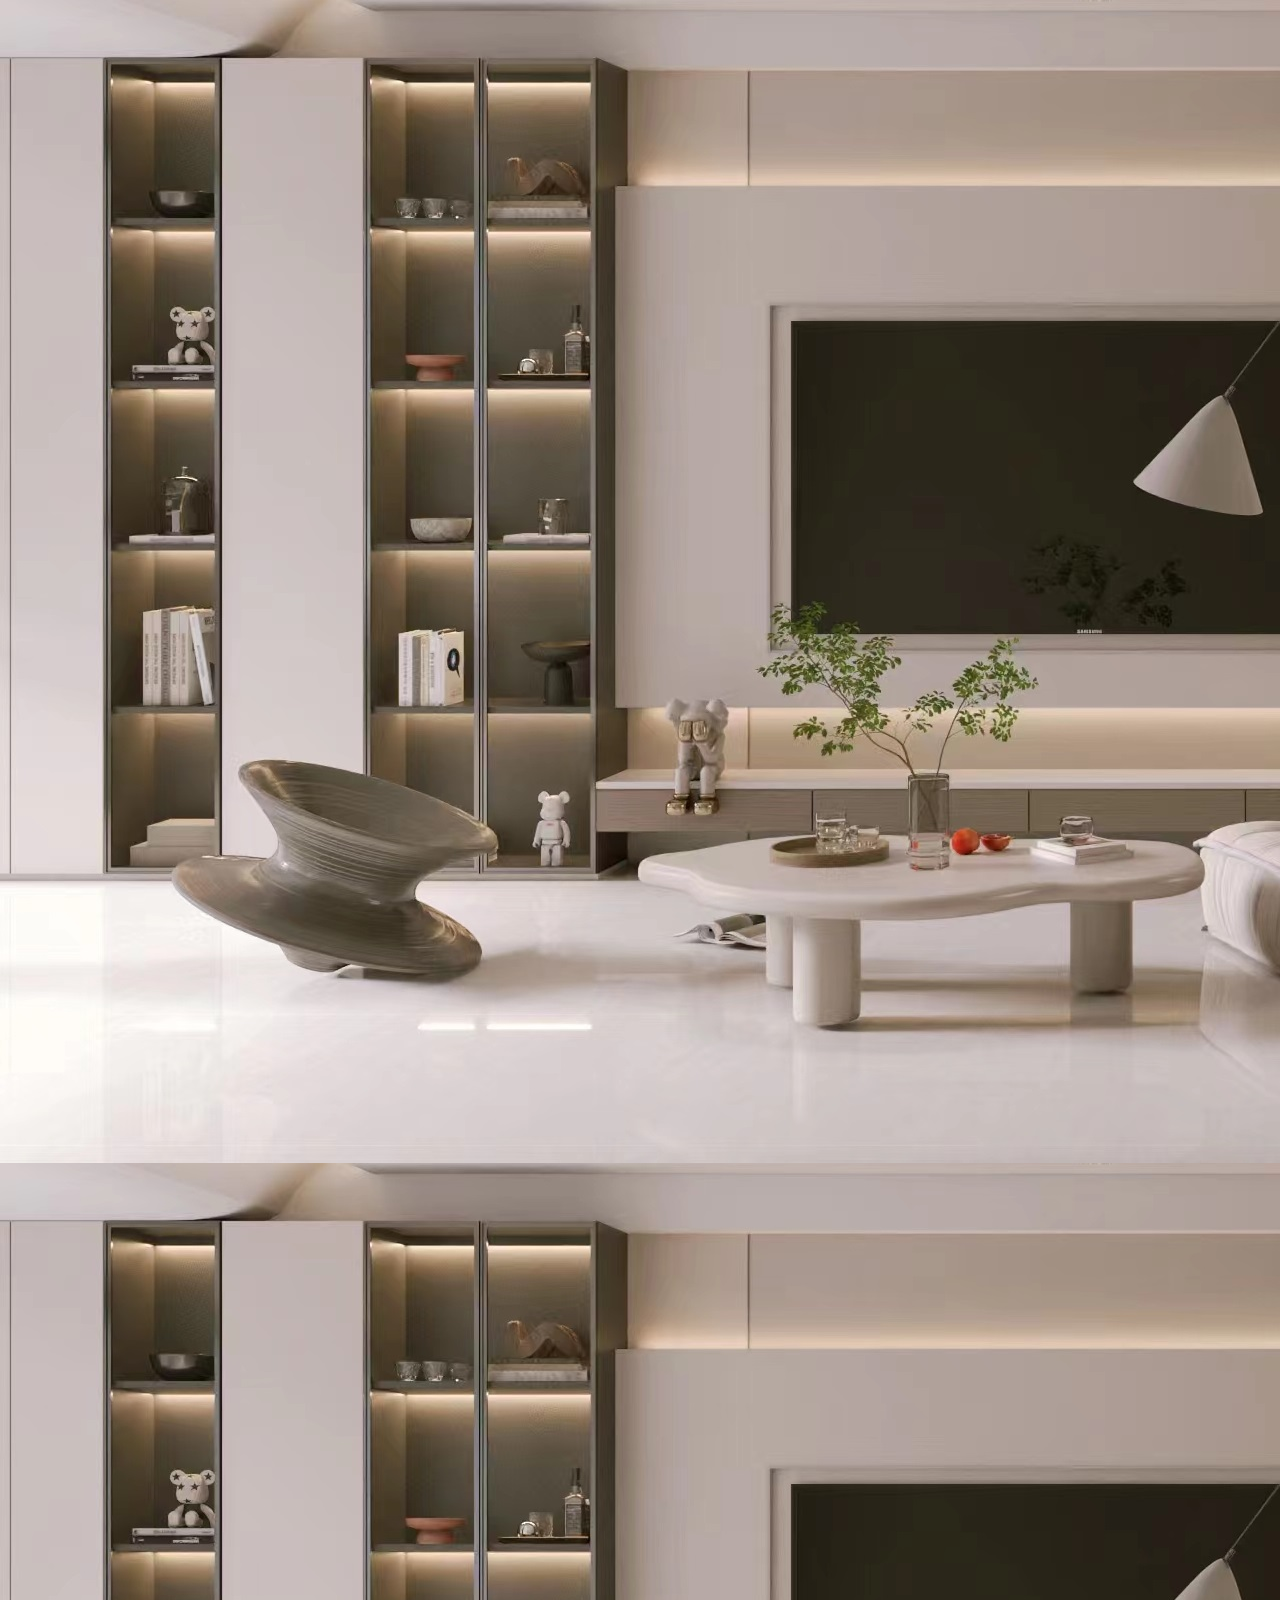
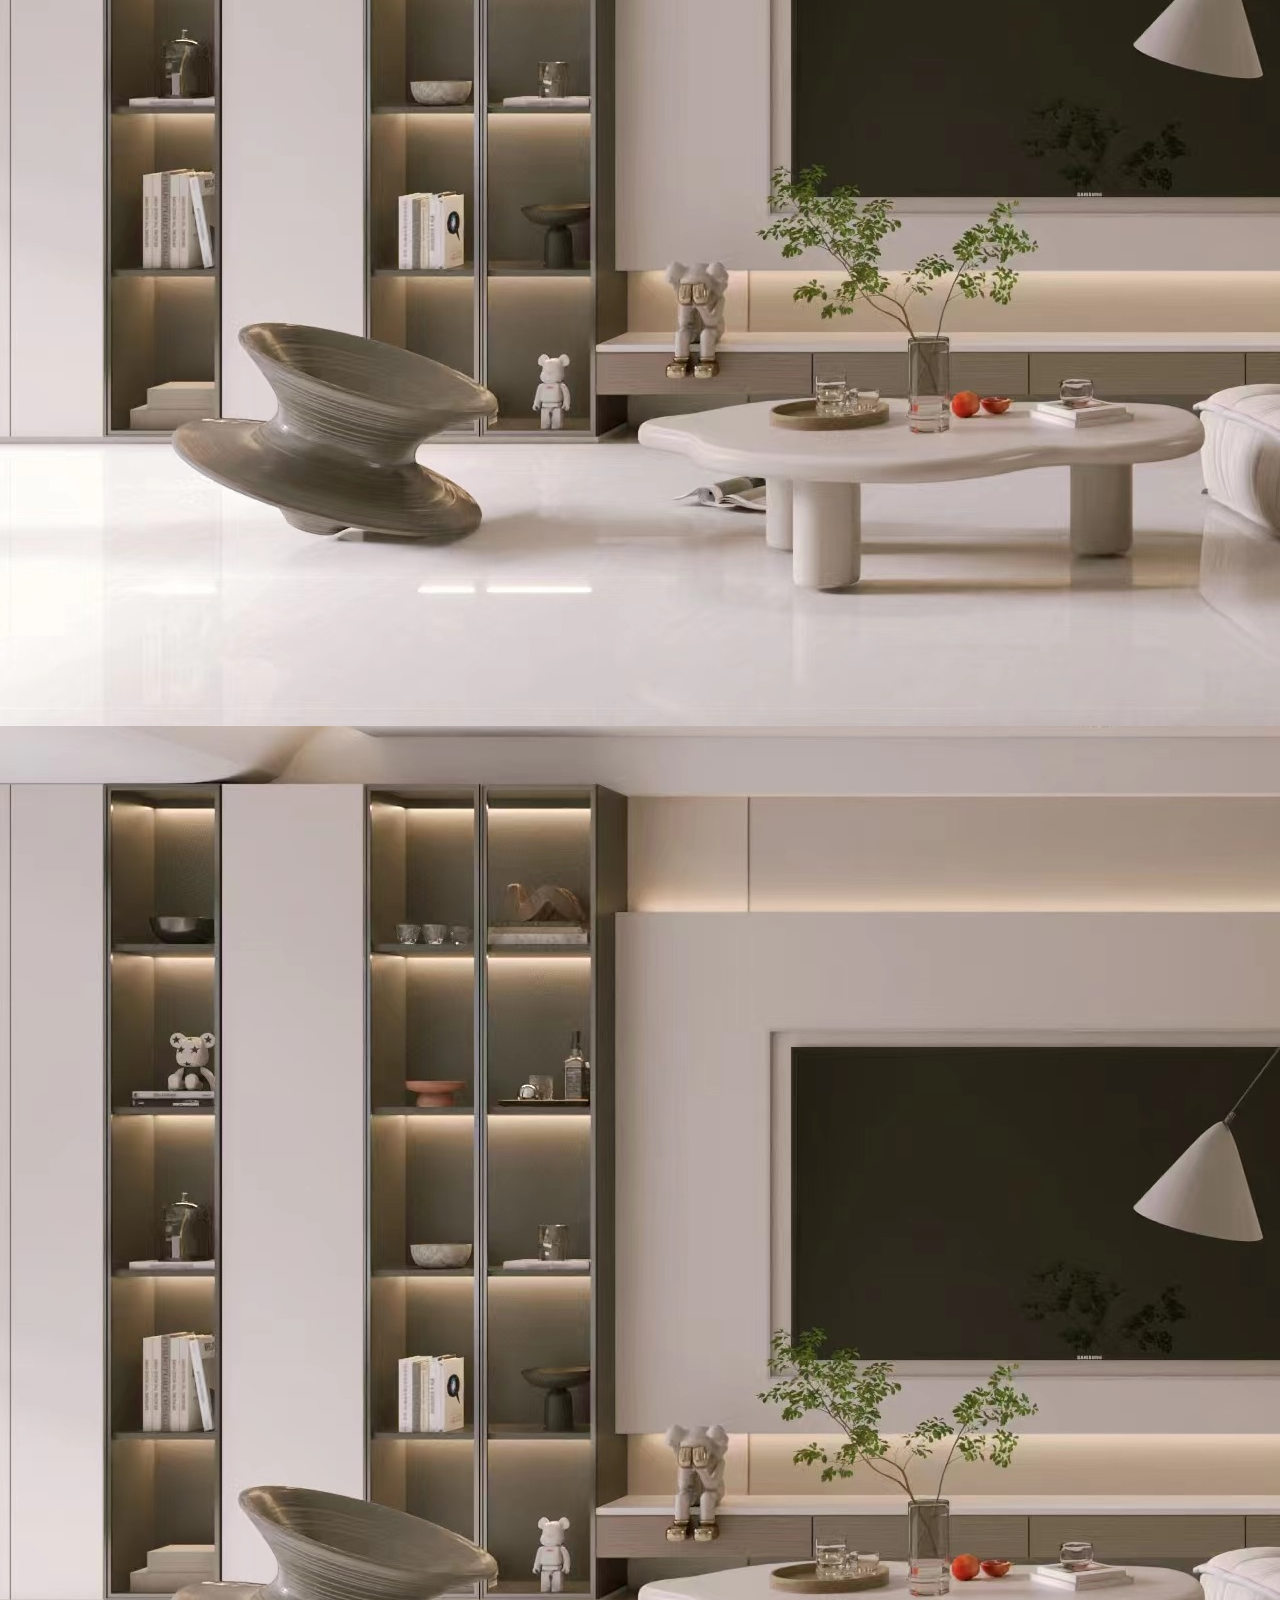
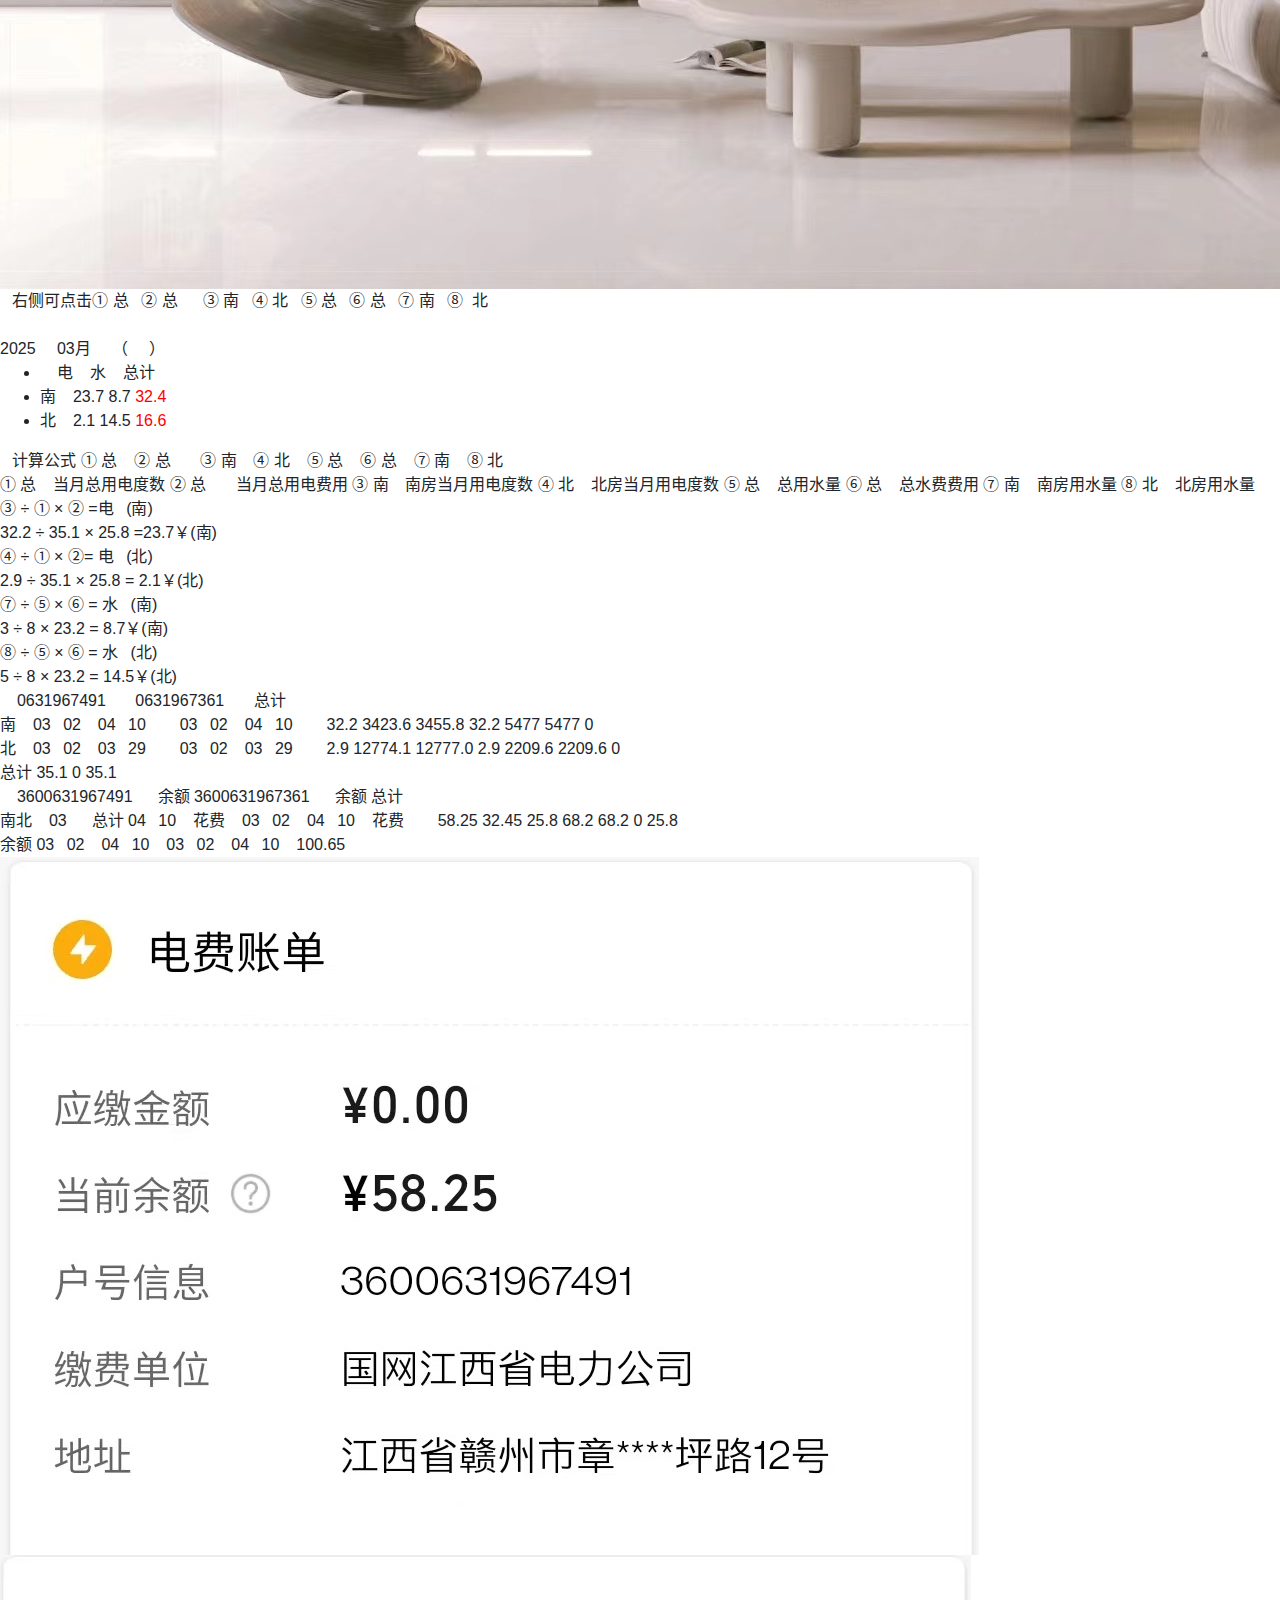
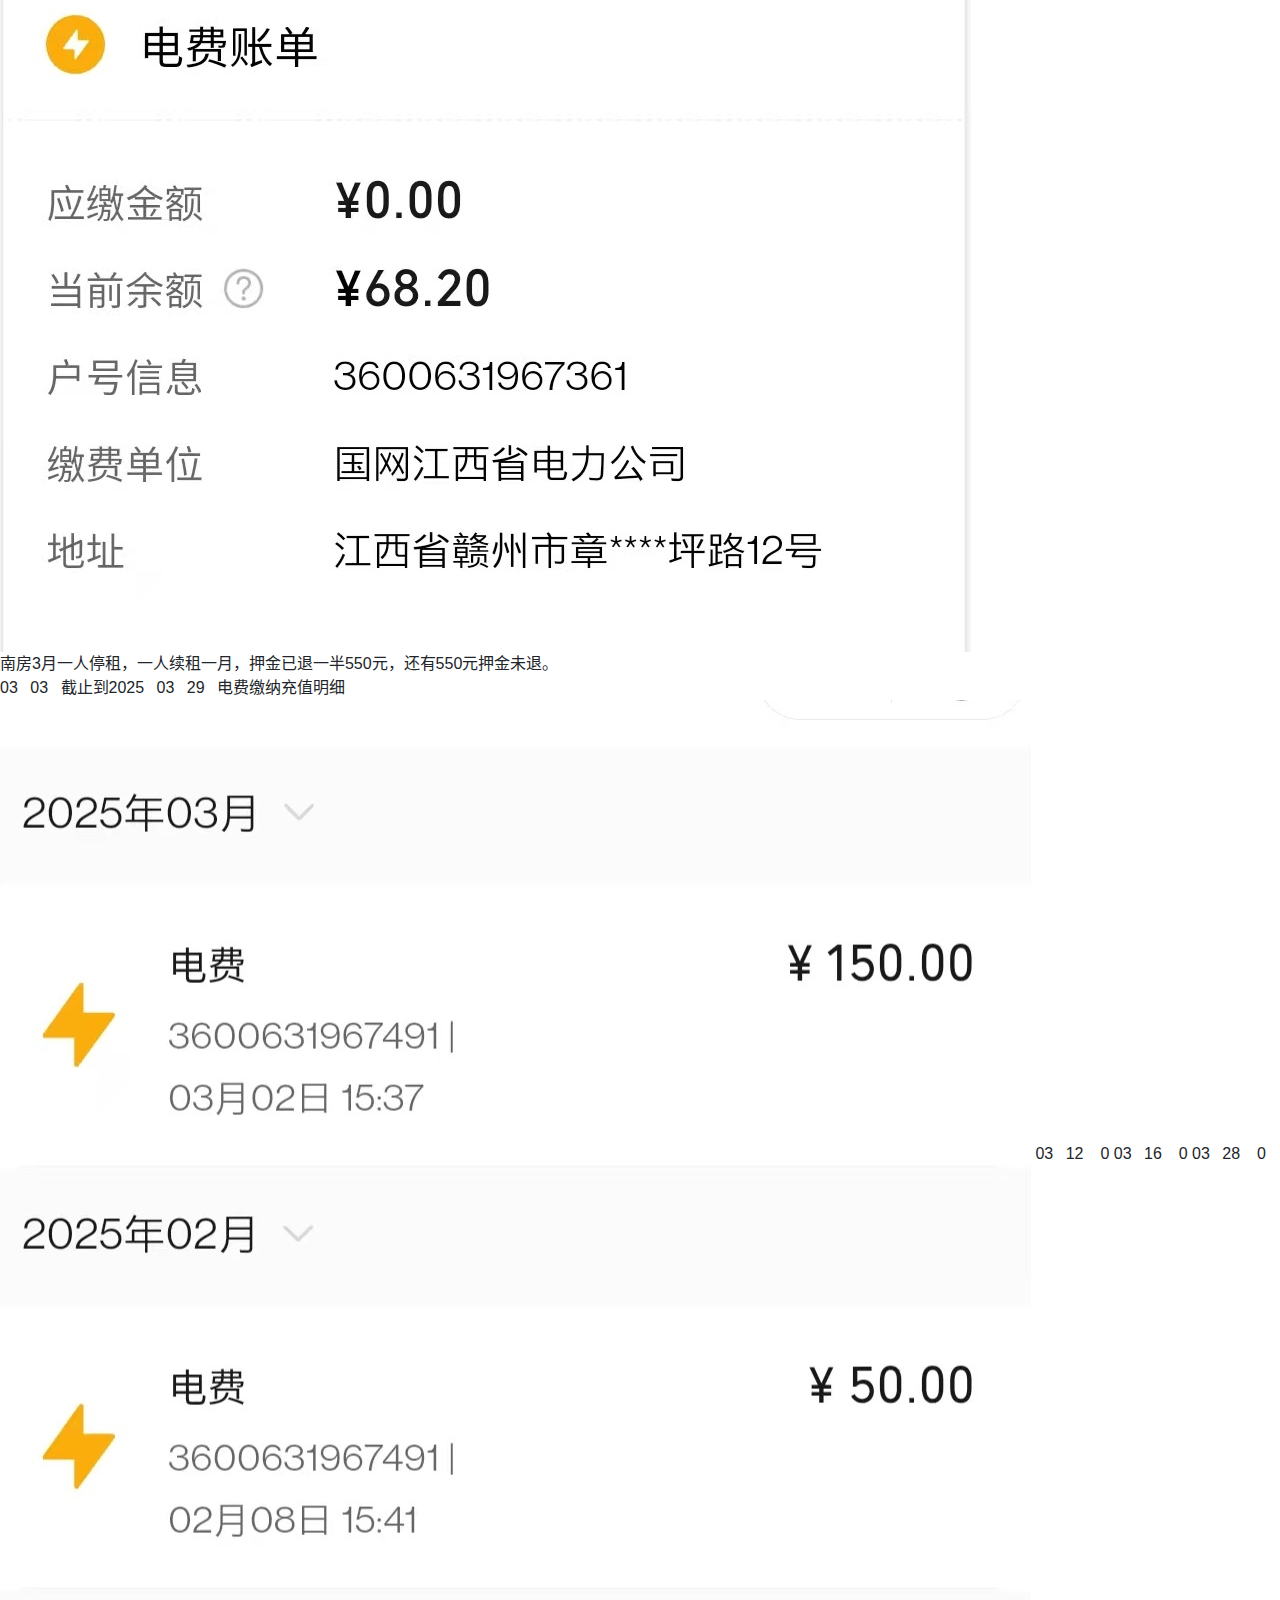
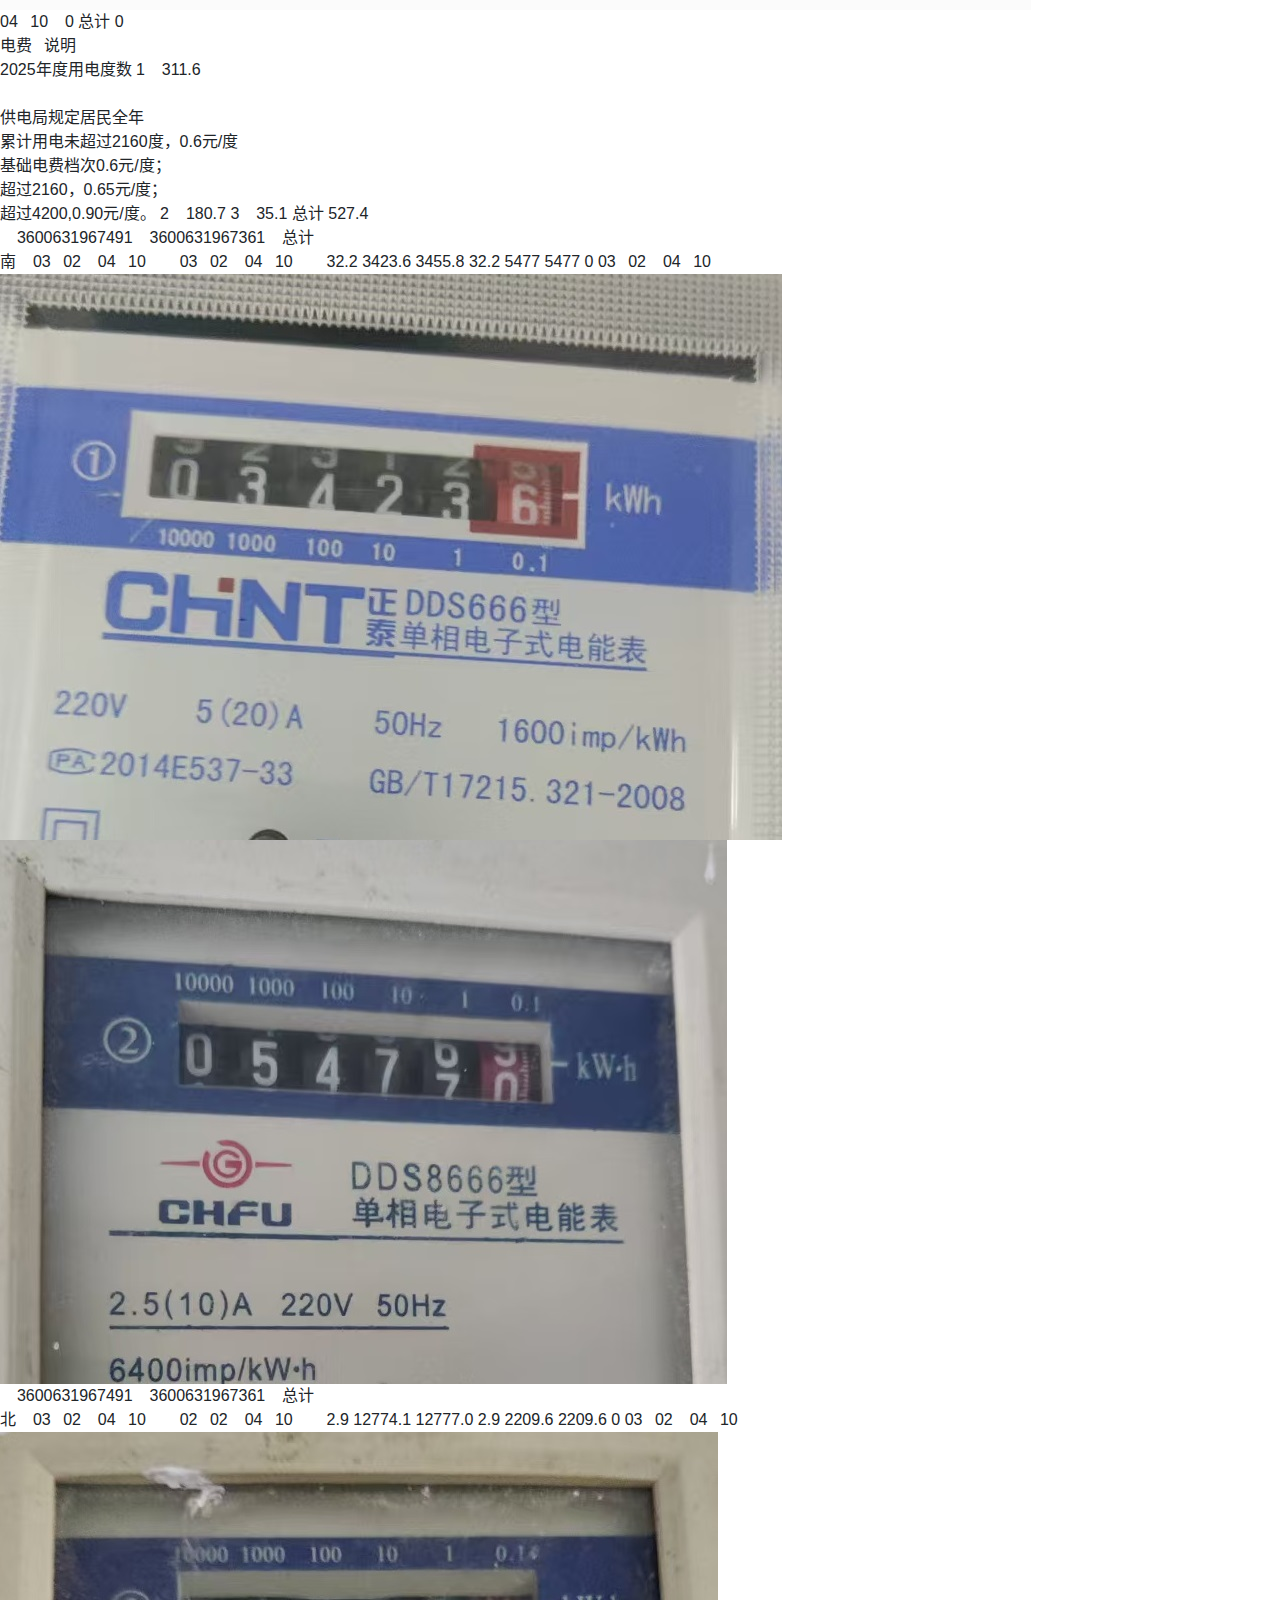
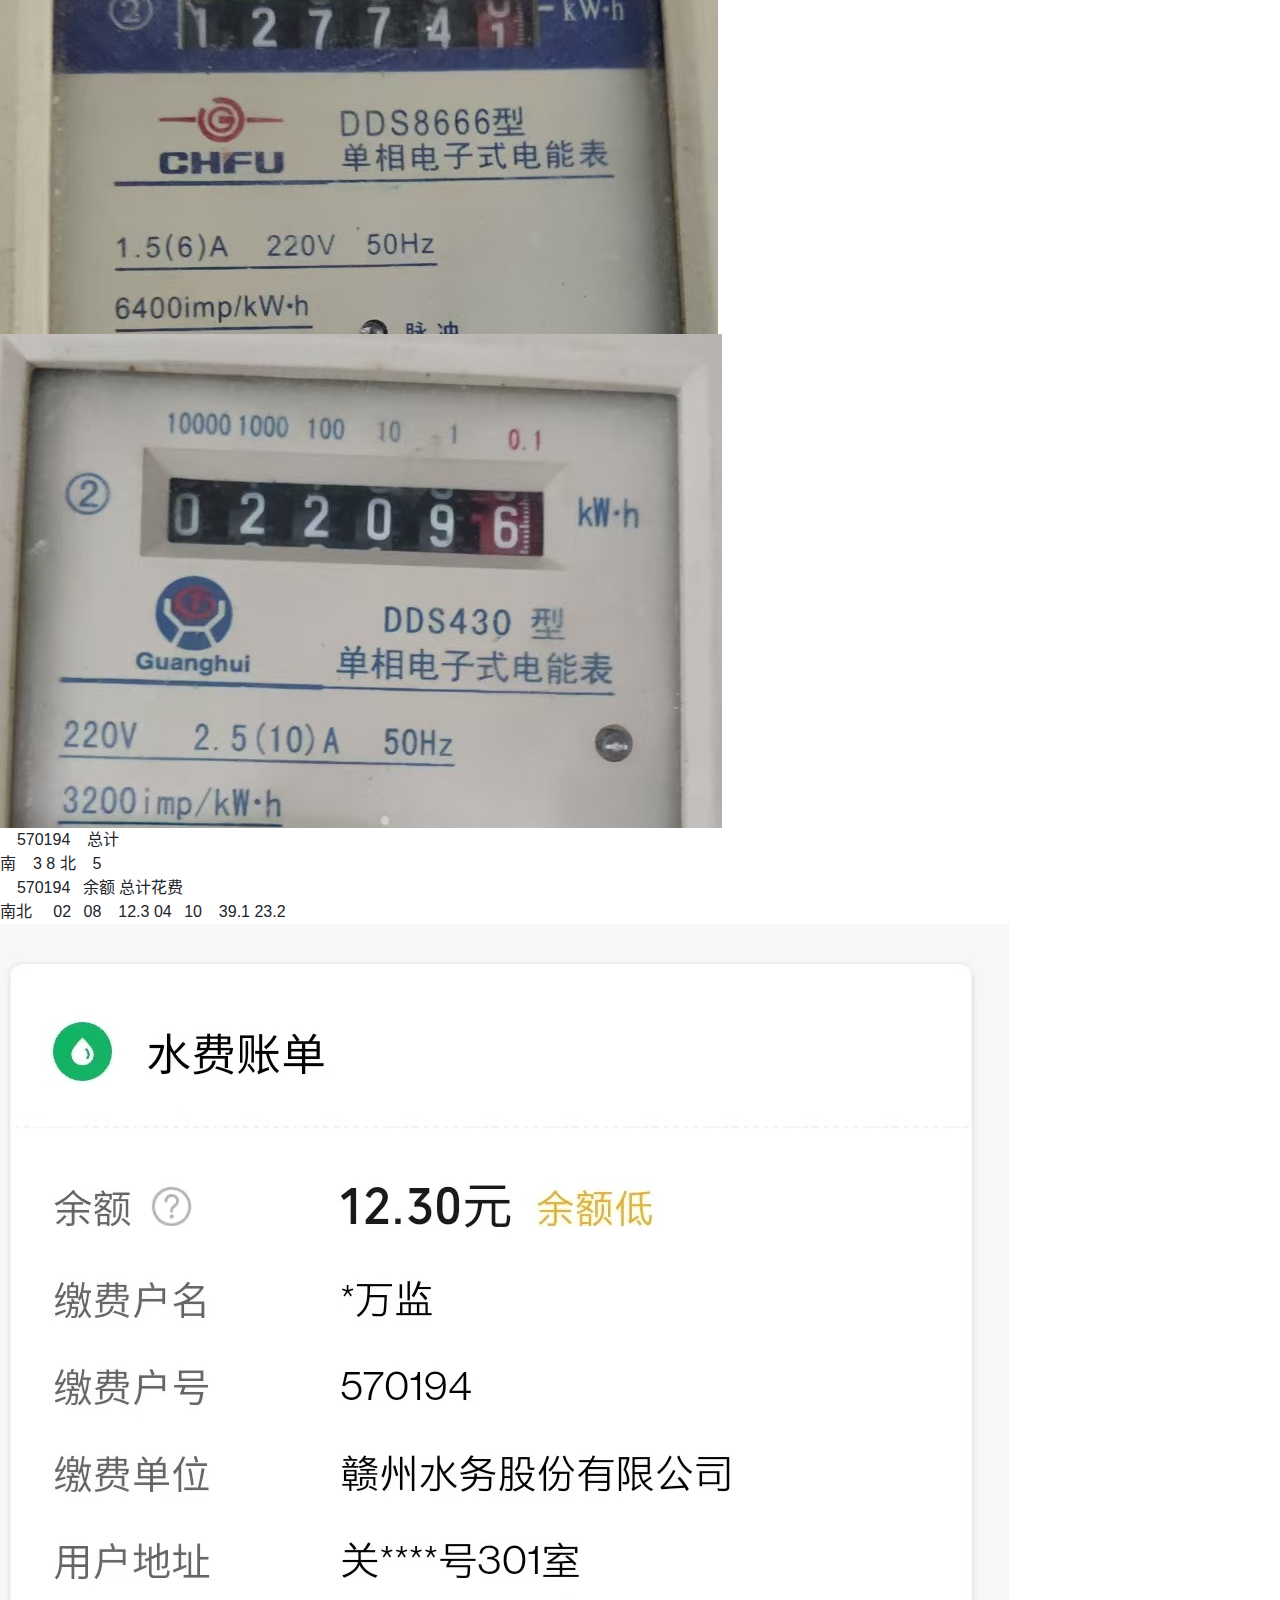
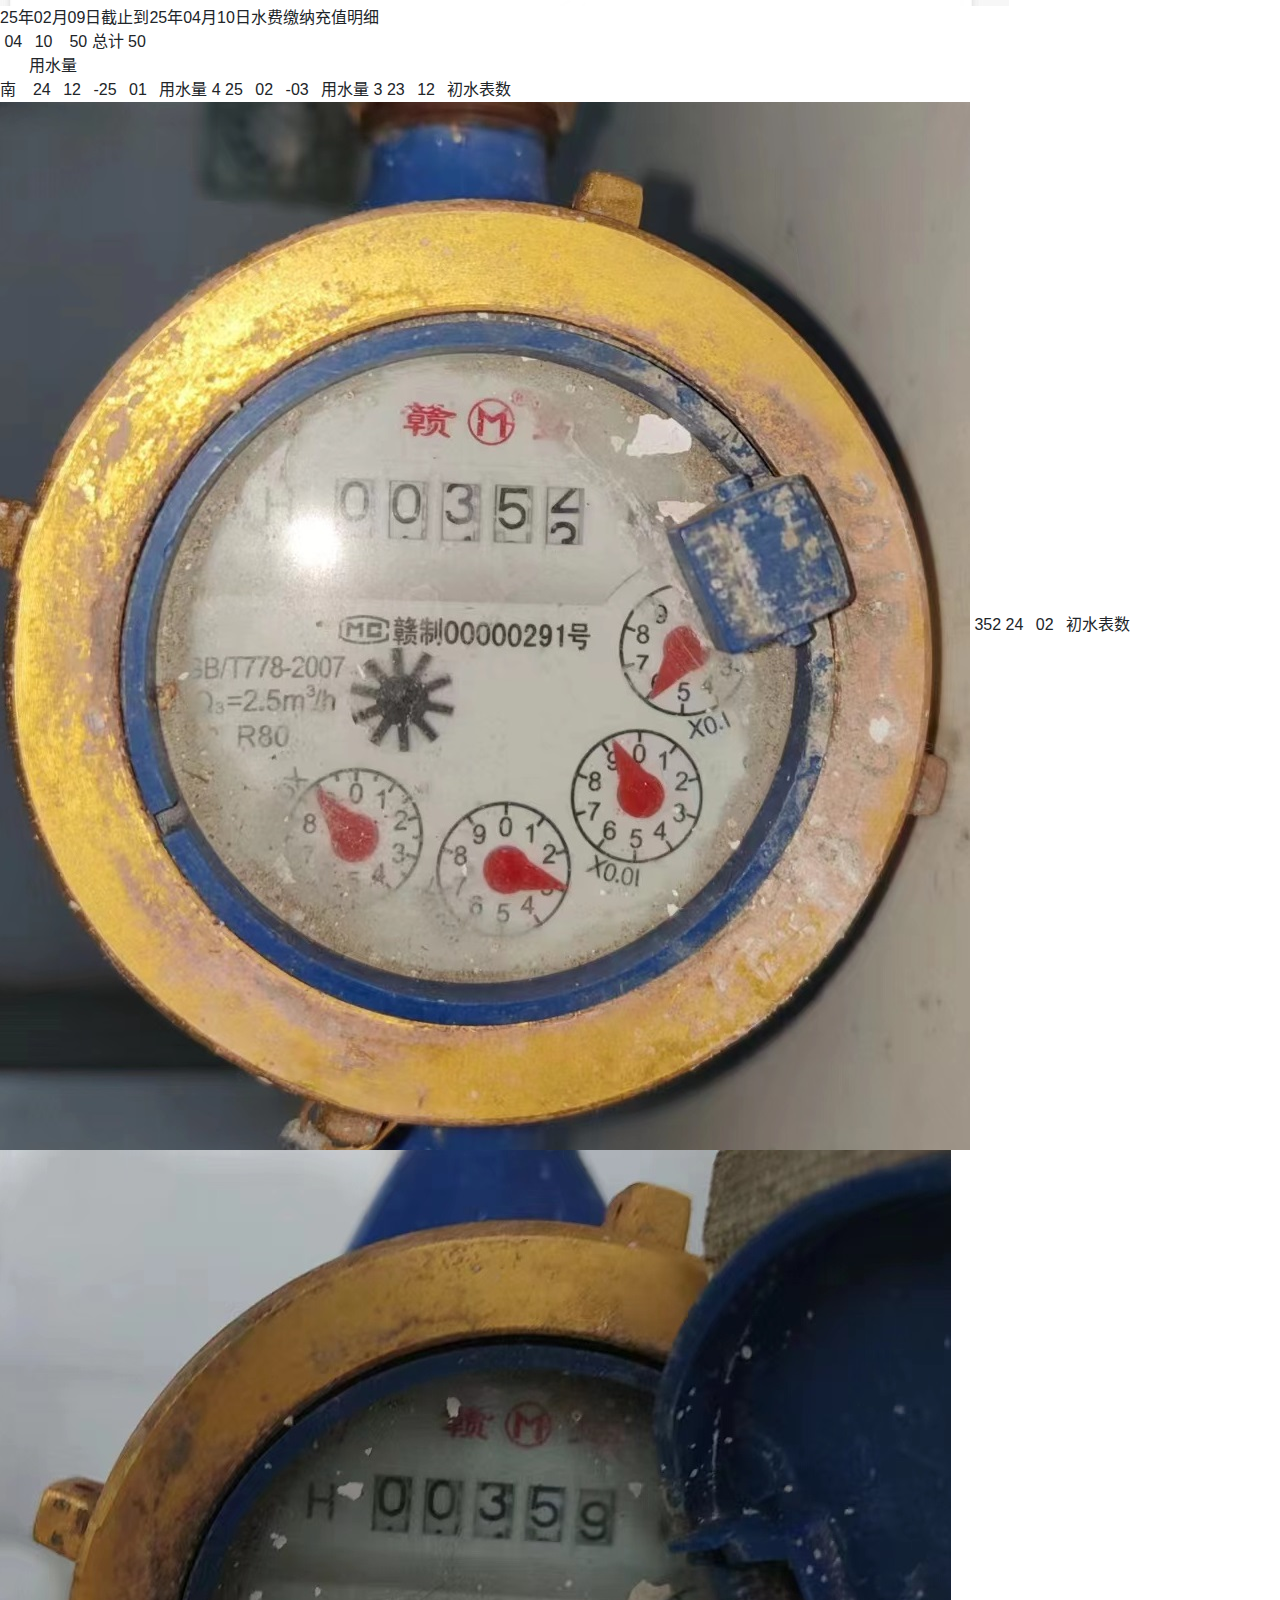
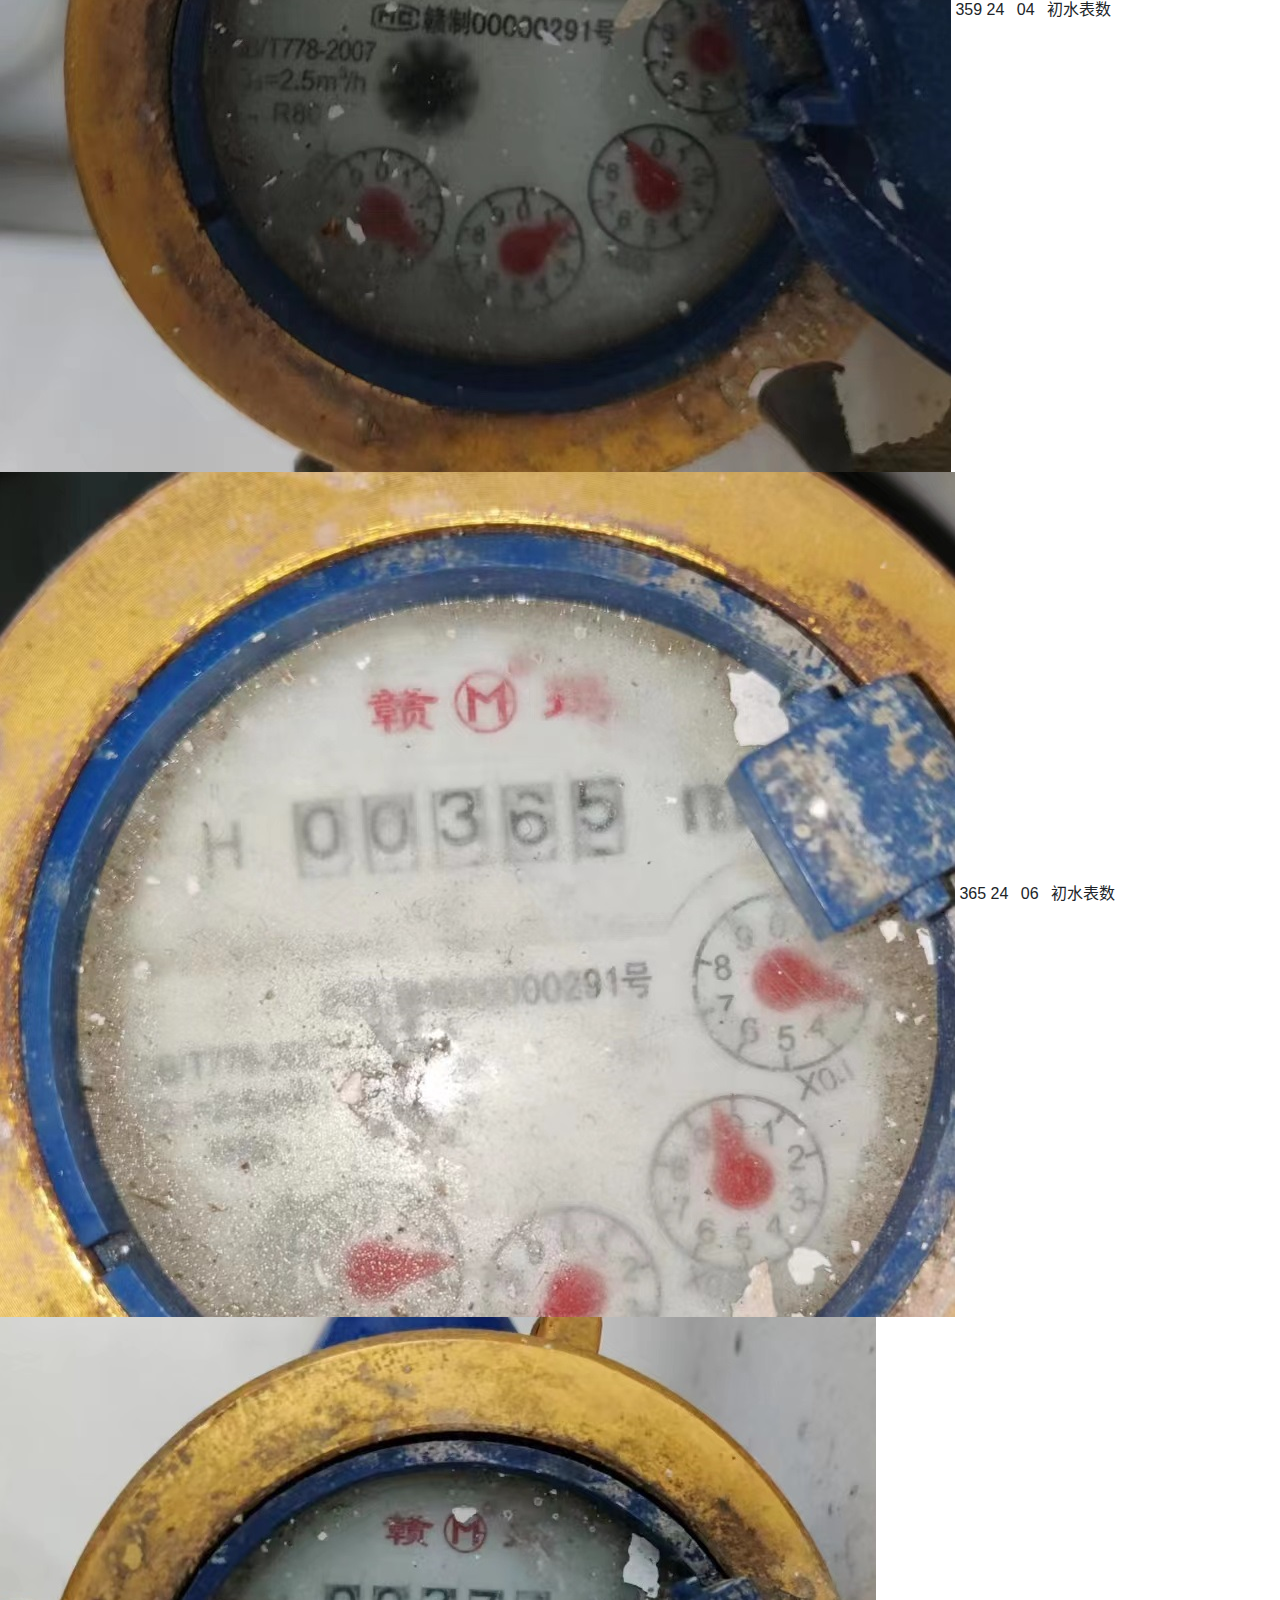
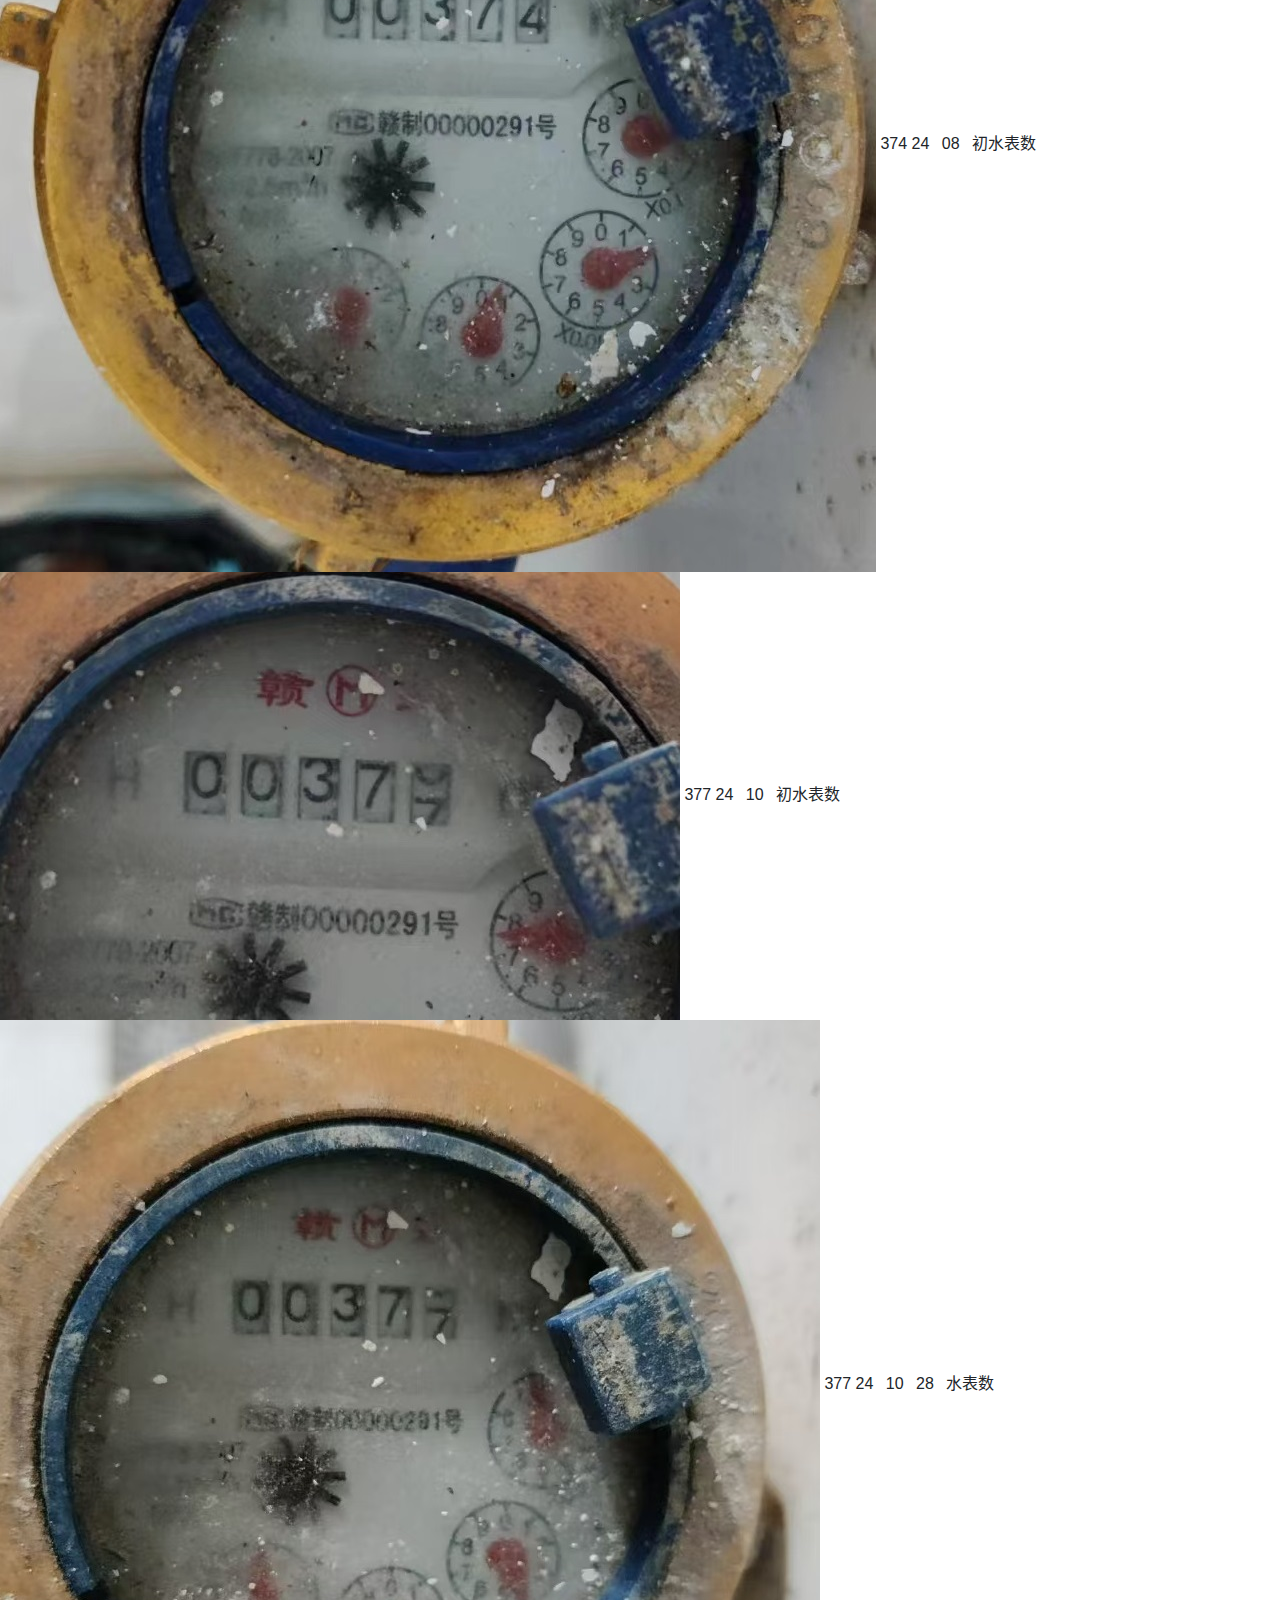
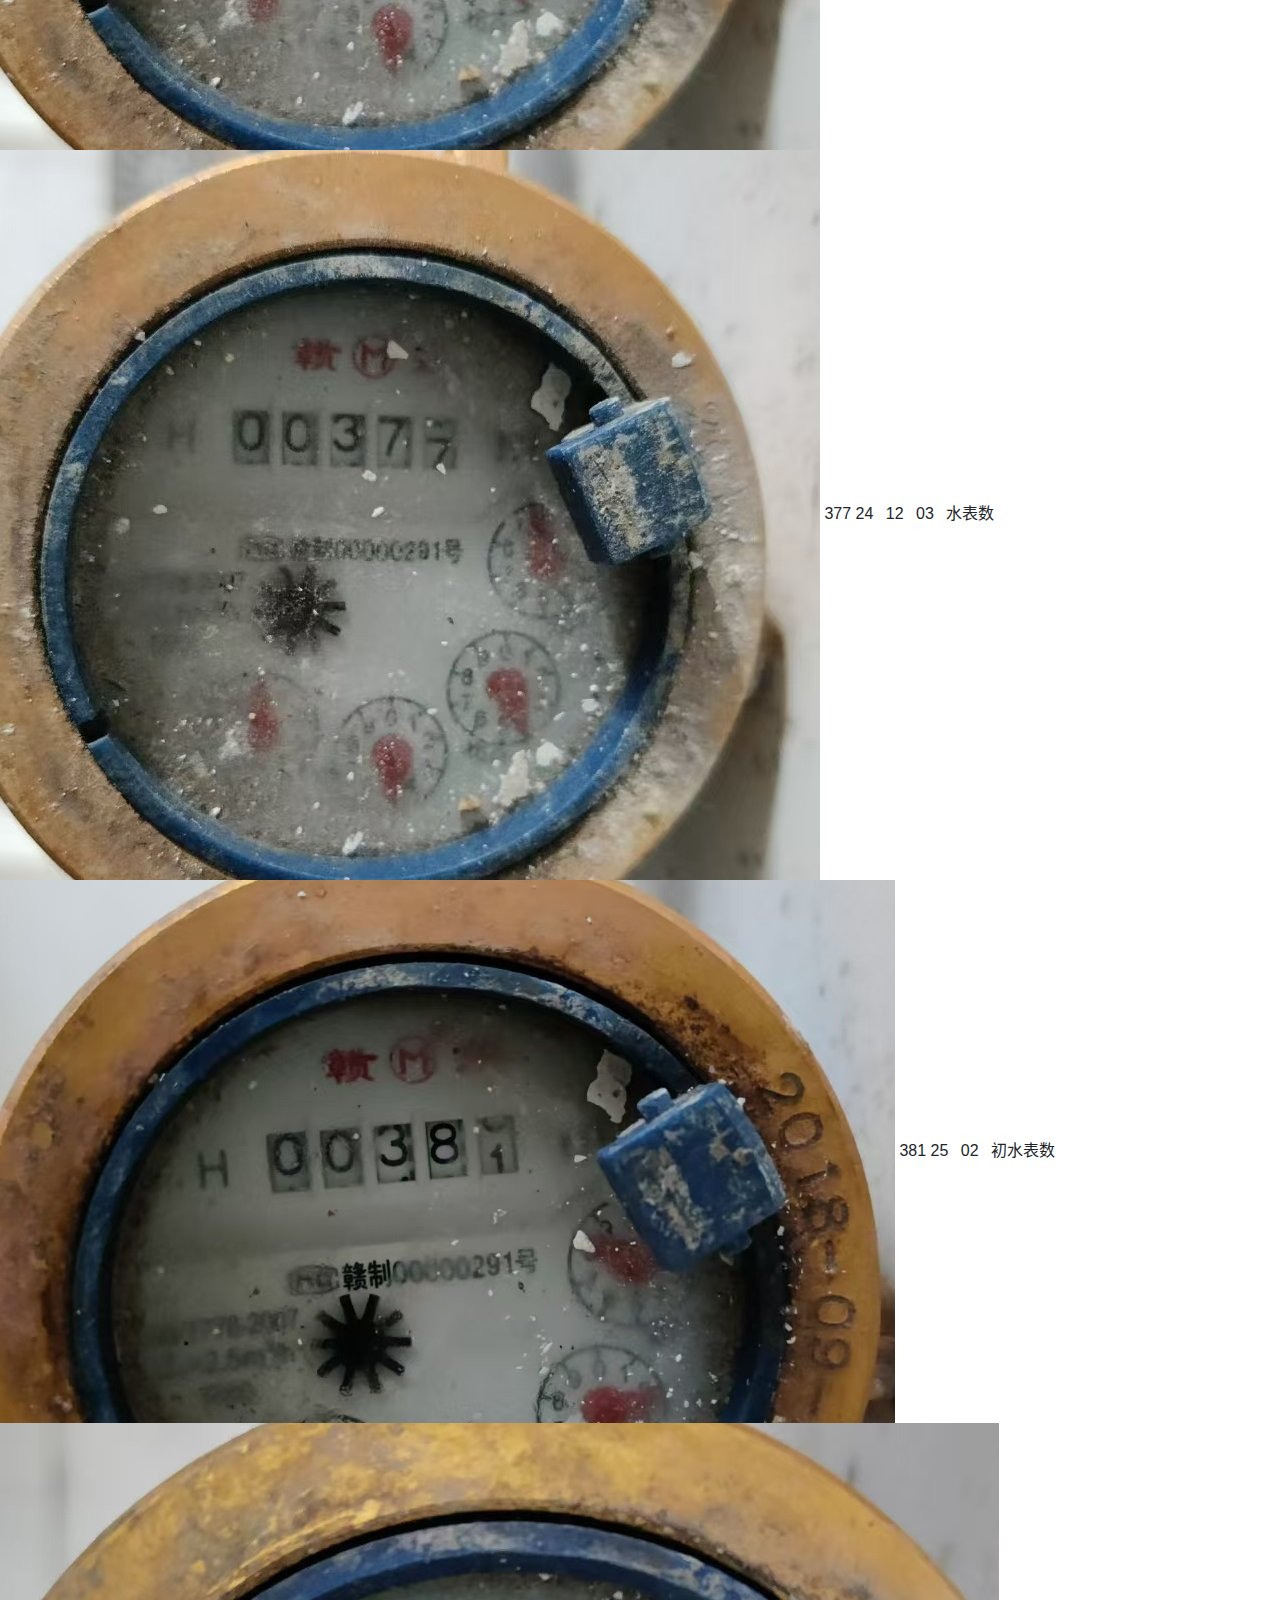
==== commit 514a7a2e: "Update index.html" ====
--- a/index.html
+++ b/index.html
@@ -8,15 +8,15 @@
 		
 		<!-- Bootstrap 的 CSS 文件 -->
 		<link rel="stylesheet" href="css/bootstrap.min.css">
-		 <link rel="stylesheet" href="css/250302.css">
+		 <link rel="stylesheet" href="css/250410.css">
 		 <link rel="stylesheet" href="css/frgz.css">
-		<title>25-02月电费</title>
+		<title>25-03月电费</title>
 		<script>
 			let password="";
 			let num = Math.floor(Math.random()*100);
 			let a = num;
 			password = prompt(`请输入密码：${num}`)
-			if(password!== "79" && password!=='1219'){
+			if(password!== "324" ){
 				alert("密码不正确");
 				window.opener = null;
 				window.close();
@@ -52,7 +52,7 @@
 					<div class="title-2">
 						<span>2025</span>
 						<i class="iconfont icon-Year"></i>
-						<span>02月</span>
+						<span>03月</span>
 						<i class="iconfont icon-yuefenxuanze"></i>
 						<span>（</span>
 						<i class="iconfont icon-dianfeiheshou"></i>
@@ -71,17 +71,17 @@
 					<li class="title1">
 						<div>
 							<span>南<i class="iconfont icon-fangjian"></i></span>
-							<span>7.9</span>
-							<span>-</span>
-							<span style="color: red;">7.9</span>
+							<span>23.7</span>
+							<span>8.7</span>
+							<span style="color: red;">32.4</span>
 						</div>
 					</li>
 					<li class="title1">
 						<div>
 							<span>北<i class="iconfont icon-fangjian"></i></span>
-							<span>103.7</span>
-							<span>18.2</span>
-							<span style="color: red;">121.9</span>
+							<span>2.1</span>
+							<span>14.5</span>
+							<span style="color: red;">16.6</span>
 						</div>
 					</li>
 				</ul>
@@ -124,19 +124,19 @@
 						<div class="right">
 							  <span class = "blue">③</span> ÷ <span class="red">①</span> × <span class="green">②</span> =电<i class="iconfont icon-dianfei"></i><span class="blue">(南)</span>
 							<br />
-							 <span class = "blue">12.8</span> ÷ <span class="red">180.7</span> × <span class="green">111.6</span> =7.9￥<span class="blue">(南)</span>
+							 <span class = "blue">32.2</span> ÷ <span class="red">35.1</span> × <span class="green">25.8</span> =23.7￥<span class="blue">(南)</span>
 							<br />
 							 <span class="orange">④</span> ÷ <span class="red">①</span> × <span class="green">②</span>= 电<i class="iconfont icon-dianfei"></i><span class="orange">(北)</span>
 							<br />
-							 <span class="orange">167.9</span> ÷ <span class="red">180.7</span> × <span class="green">111.6</span> = 103.7￥<span class="orange">(北)</span>
+							 <span class="orange">2.9</span> ÷ <span class="red">35.1</span> × <span class="green">25.8</span> = 2.1￥<span class="orange">(北)</span>
 							<br />
 							    <span class="blue">⑦</span> ÷ <span class="red">⑤</span> × <span class="green">⑥</span> = 水<i class="iconfont icon-shuifeimingxi"></i><span class="blue">(南)</span>
 							<br />
-								<span class="blue">-</span> ÷ <span class="red">-</span> × <span class="green">-</span> = -￥<span class="blue">(南)</span>
+								<span class="blue">3</span> ÷ <span class="red">8</span> × <span class="green">23.2</span> = 8.7￥<span class="blue">(南)</span>
 							<br />
 								<span class="orange">⑧ </span> ÷ <span class="red">⑤</span>  × <span class="green">⑥</span> = 水<i class="iconfont icon-shuifeimingxi"></i><span class="orange">(北)</span>
 							<br />
-								<span class="orange">-</span> ÷ <span class="red">-</span> × <span class="green">-</span> = -￥<span class="orange">(北)</span>
+								<span class="orange">5</span> ÷ <span class="red">8</span> × <span class="green">23.2</span> = 14.5￥<span class="orange">(北)</span>
 						</div>
 						
 					</div>
@@ -151,41 +151,41 @@
 						</div>
 						<div class='nf'>
 							<span>南<i class="iconfont icon-fangjian"></i></span>
-							<span>02<i class="iconfont icon-yuefenxuanze"></i>08<i class="iconfont icon-daily"></i> </span>
-							<span>03<i class="iconfont icon-yuefenxuanze"></i>02<i class="iconfont icon-daily"></i> </span>
-							<span><i class="iconfont icon-dianbiao"></i></span>
-							<span>02<i class="iconfont icon-yuefenxuanze"></i>08<i class="iconfont icon-daily"></i> </span>
-							<span>03<i class="iconfont icon-yuefenxuanze"></i>02<i class="iconfont icon-daily"></i> </span>
-							<span><i class="iconfont icon-dianbiao"></i></span>
-							<span>12.8</span>
-							<span>3410.8</span>
+							<span>03<i class="iconfont icon-yuefenxuanze"></i>02<i class="iconfont icon-daily"></i> </span>
+							<span>04<i class="iconfont icon-yuefenxuanze"></i>10<i class="iconfont icon-daily"></i> </span>
+							<span><i class="iconfont icon-dianbiao"></i></span>
+							<span>03<i class="iconfont icon-yuefenxuanze"></i>02<i class="iconfont icon-daily"></i> </span>
+							<span>04<i class="iconfont icon-yuefenxuanze"></i>10<i class="iconfont icon-daily"></i> </span>
+							<span><i class="iconfont icon-dianbiao"></i></span>
+							<span>32.2</span>
 							<span>3423.6</span>
-							<span>12.8</span>
+							<span>3455.8</span>
+							<span>32.2</span>
 							<span>5477</span>
 							<span>5477</span>
 							<span>0</span>
 						</div>
 						<div class='nf'>
 							<span>北<i class="iconfont icon-fangjian"></i></span>
-							<span>02<i class="iconfont icon-yuefenxuanze"></i>08<i class="iconfont icon-daily"></i> </span>
-							<span>03<i class="iconfont icon-yuefenxuanze"></i>02<i class="iconfont icon-daily"></i> </span>
-							<span><i class="iconfont icon-dianbiao"></i></span>
-							<span>02<i class="iconfont icon-yuefenxuanze"></i>08<i class="iconfont icon-daily"></i> </span>
-							<span>03<i class="iconfont icon-yuefenxuanze"></i>02<i class="iconfont icon-daily"></i> </span>
-							<span><i class="iconfont icon-dianbiao"></i></span>
-							<span>167.9</span>
-							<span>12606.2</span>
+							<span>03<i class="iconfont icon-yuefenxuanze"></i>02<i class="iconfont icon-daily"></i> </span>
+							<span>03<i class="iconfont icon-yuefenxuanze"></i>29<i class="iconfont icon-daily"></i> </span>
+							<span><i class="iconfont icon-dianbiao"></i></span>
+							<span>03<i class="iconfont icon-yuefenxuanze"></i>02<i class="iconfont icon-daily"></i> </span>
+							<span>03<i class="iconfont icon-yuefenxuanze"></i>29<i class="iconfont icon-daily"></i> </span>
+							<span><i class="iconfont icon-dianbiao"></i></span>
+							<span>2.9</span>
 							<span>12774.1</span>
-							<span>167.9</span>
+							<span>12777.0</span>
+							<span>2.9</span>
 							<span>2209.6</span>
 							<span>2209.6</span>
 							<span>0</span>
 						</div>
 						<div class='title'>
 								<span>总计</span>
-								<span>180.7</span>
+								<span>35.1</span>
 								<span>0</span>
-								<span class="total">180.7</span>
+								<span class="total">35.1</span>
 						</div>
 					</div>
 				</div>
@@ -199,51 +199,51 @@
 						</div>
 						<div class='nf'>
 							<span>南北<i class="iconfont icon-fangjian"></i></span>
-							<span>02<i class="iconfont icon-yuefenxuanze"></i><i class="iconfont icon-chongshuidian"></i>总计</span>
-							<span>03<i class="iconfont icon-yuefenxuanze"></i>02<i class="iconfont icon-daily"></i> </span>
+							<span>03<i class="iconfont icon-yuefenxuanze"></i><i class="iconfont icon-chongshuidian"></i>总计</span>
+							<span>04<i class="iconfont icon-yuefenxuanze"></i>10<i class="iconfont icon-daily"></i> </span>
 							<span>花费<i class="iconfont icon-dianfeiheshou"></i></span>
-							<span>02<i class="iconfont icon-yuefenxuanze"></i>08<i class="iconfont icon-daily"></i> </span>
-							<span>03<i class="iconfont icon-yuefenxuanze"></i>02<i class="iconfont icon-daily"></i> </span>
+							<span>03<i class="iconfont icon-yuefenxuanze"></i>02<i class="iconfont icon-daily"></i> </span>
+							<span>04<i class="iconfont icon-yuefenxuanze"></i>10<i class="iconfont icon-daily"></i> </span>
 							<span>花费<i class="iconfont icon-dianfeiheshou"></i></span>
 							<span><i class="iconfont icon-dengji"></i></span>
-							<span>169.85</span>
 							<span>58.25</span>
-							<span>111.6</span>
+							<span>32.45</span>
+							<span>25.8</span>
 							<span>68.2</span>
 							<span>68.2</span>
 							<span>0</span>
-							<span class="total">111.6</span>
+							<span class="total">25.8</span>
 						</div>
 						<div class='pic'>
 							<span>余额</span>
-							<span>02<i class="iconfont icon-yuefenxuanze"></i>08<i class="iconfont icon-daily"></i> </span>
-							<span>03<i class="iconfont icon-yuefenxuanze"></i>02<i class="iconfont icon-daily"></i> </span>
-							<span>02<i class="iconfont icon-yuefenxuanze"></i>08<i class="iconfont icon-daily"></i> </span>
-							<span>03<i class="iconfont icon-yuefenxuanze"></i>02<i class="iconfont icon-daily"></i> </span>
-							<span>126.45<i class="iconfont icon-dianfeiheshou"></i></span>
-							<span><img src="img/250208D02.jpg" alt=""></span>
+							<span>03<i class="iconfont icon-yuefenxuanze"></i>02<i class="iconfont icon-daily"></i> </span>
+							<span>04<i class="iconfont icon-yuefenxuanze"></i>10<i class="iconfont icon-daily"></i> </span>
+							<span>03<i class="iconfont icon-yuefenxuanze"></i>02<i class="iconfont icon-daily"></i> </span>
+							<span>04<i class="iconfont icon-yuefenxuanze"></i>10<i class="iconfont icon-daily"></i> </span>
+							<span>100.65<i class="iconfont icon-dianfeiheshou"></i></span>
 							<span><img src="img/250302D02.jpg" alt=""></span>
-							<span><img src="img/250208D03.jpg" alt=""></span>
+							<span><img src="img/250410D02.jpg" alt=""></span>
 							<span><img src="img/250302D03.jpg" alt=""></span>
+							<span><img src="img/250410D03.jpg" alt=""></span>
 						</div>
 						<div class='title1'>
-							<span>北房3月停租</span>
+							<span>南房3月一人停租，一人续租一月，押金已退一半550元，还有550元押金未退。</span>
 						</div>
 						<div class='title2'>
-							<span>02<i class="iconfont icon-yuefenxuanze"></i>09<i class="iconfont icon-daily"></i>截止到2025<i class="iconfont icon-Year"></i>03<i class="iconfont icon-yuefenxuanze"></i>02<i class="iconfont icon-daily"></i>电费缴纳充值明细</span>
+							<span>03<i class="iconfont icon-yuefenxuanze"></i>03<i class="iconfont icon-daily"></i>截止到2025<i class="iconfont icon-Year"></i>03<i class="iconfont icon-yuefenxuanze"></i>29<i class="iconfont icon-daily"></i>电费缴纳充值明细</span>
 						</div>
 						<div class='zcz'>
 							<span><img src="img/250302D01.jpg" alt=""></span>
-							<span>02<i class="iconfont icon-yuefenxuanze"></i>12<i class="iconfont icon-daily"></i></span>
-							<span>0</span>
-							<span>02<i class="iconfont icon-yuefenxuanze"></i>16<i class="iconfont icon-daily"></i></span>
-							<span>0</span>
-							<span>02<i class="iconfont icon-yuefenxuanze"></i>28<i class="iconfont icon-daily"></i></span>
-							<span>0</span>
-							<span>03<i class="iconfont icon-yuefenxuanze"></i>02<i class="iconfont icon-daily"></i></span>
-							<span>150</span>
+							<span>03<i class="iconfont icon-yuefenxuanze"></i>12<i class="iconfont icon-daily"></i></span>
+							<span>0</span>
+							<span>03<i class="iconfont icon-yuefenxuanze"></i>16<i class="iconfont icon-daily"></i></span>
+							<span>0</span>
+							<span>03<i class="iconfont icon-yuefenxuanze"></i>28<i class="iconfont icon-daily"></i></span>
+							<span>0</span>
+							<span>04<i class="iconfont icon-yuefenxuanze"></i>10<i class="iconfont icon-daily"></i></span>
+							<span>0</span>
 							<span>总计</span>
-							<span>150</span>
+							<span>0</span>
 						</div>
 						<div class='title2'>
 							<span>电费<i class="iconfont icon-dengji"></i>说明</span>
@@ -255,6 +255,8 @@
 							<span><br><br>供电局规定居民全年<br>累计用电未超过2160度，0.6元/度<br>基础电费档次0.6元/度；<br>超过2160，0.65元/度；<br>超过4200,0.90元/度。</span>
 							<span>2<i class="iconfont icon-yuefenxuanze"></i></span>
 							<span>180.7</span>
+							<span>3<i class="iconfont icon-yuefenxuanze"></i></span>
+							<span>35.1</span>
 							<!-- <span>0</span> -->
 							<!--
 							<span>5<i class="iconfont icon-yuefenxuanze"></i></span>
@@ -274,7 +276,7 @@
 							<span>12<i class="iconfont icon-yuefenxuanze"></i></span>
 							<span>0</span> -->
 							<span>总计</span>
-							<span>492.3</span>
+							<span>527.4</span>
 						</div>
 					</div>
 				</div>
@@ -288,25 +290,25 @@
 						</div>
 						<div class='nf'>
 							<span>南<i class="iconfont icon-fangjian"></i></span>
-							<span>02<i class="iconfont icon-yuefenxuanze"></i>08<i class="iconfont icon-daily"></i> </span>
-							<span>03<i class="iconfont icon-yuefenxuanze"></i>02<i class="iconfont icon-daily"></i> </span>
-							<span><i class="iconfont icon-dianbiao"></i></span>
-							<span>02<i class="iconfont icon-yuefenxuanze"></i>08<i class="iconfont icon-daily"></i> </span>
-							<span>03<i class="iconfont icon-yuefenxuanze"></i>02<i class="iconfont icon-daily"></i> </span>
-							<span><i class="iconfont icon-dianbiao"></i></span>
-							<span class="total">12.8</span>
-							<span>3410.8</span>
+							<span>03<i class="iconfont icon-yuefenxuanze"></i>02<i class="iconfont icon-daily"></i> </span>
+							<span>04<i class="iconfont icon-yuefenxuanze"></i>10<i class="iconfont icon-daily"></i> </span>
+							<span><i class="iconfont icon-dianbiao"></i></span>
+							<span>03<i class="iconfont icon-yuefenxuanze"></i>02<i class="iconfont icon-daily"></i> </span>
+							<span>04<i class="iconfont icon-yuefenxuanze"></i>10<i class="iconfont icon-daily"></i> </span>
+							<span><i class="iconfont icon-dianbiao"></i></span>
+							<span class="total">32.2</span>
 							<span>3423.6</span>
-							<span>12.8</span>
+							<span>3455.8</span>
+							<span>32.2</span>
 							<span>5477</span>
 							<span>5477</span>
 							<span>0</span>
-							<span>02<i class="iconfont icon-yuefenxuanze"></i>08<i class="iconfont icon-daily"></i> </span>
-							<span>03<i class="iconfont icon-yuefenxuanze"></i>02<i class="iconfont icon-daily"></i> </span>
-							<span><img src="img/250208ND01.jpg" alt=""></span>
+							<span>03<i class="iconfont icon-yuefenxuanze"></i>02<i class="iconfont icon-daily"></i> </span>
+							<span>04<i class="iconfont icon-yuefenxuanze"></i>10<i class="iconfont icon-daily"></i> </span>
 							<span><img src="img/250302ND01.jpg" alt=""></span>
-							<span><img src="img/250208ND02.jpg" alt=""></span>
+							<span><img src="img/250410ND01.jpg" alt=""></span>
 							<span><img src="img/250302ND02.jpg" alt=""></span>
+							<span><img src="img/250410ND02.jpg" alt=""></span>
 							
 						</div>
 						<!-- <div class='title1'>
@@ -325,25 +327,25 @@
 						</div>
 						<div class='nf'>
 							<span>北<i class="iconfont icon-fangjian"></i></span>
-							<span>02<i class="iconfont icon-yuefenxuanze"></i>08<i class="iconfont icon-daily"></i> </span>
-							<span>03<i class="iconfont icon-yuefenxuanze"></i>02<i class="iconfont icon-daily"></i> </span>
-							<span><i class="iconfont icon-dianbiao"></i></span>
-							<span>02<i class="iconfont icon-yuefenxuanze"></i>08<i class="iconfont icon-daily"></i> </span>
-							<span>03<i class="iconfont icon-yuefenxuanze"></i>02<i class="iconfont icon-daily"></i> </span>
-							<span><i class="iconfont icon-dianbiao"></i></span>
-							<span class="total">167.9</span>
-							<span>12606.2</span>
+							<span>03<i class="iconfont icon-yuefenxuanze"></i>02<i class="iconfont icon-daily"></i> </span>
+							<span>04<i class="iconfont icon-yuefenxuanze"></i>10<i class="iconfont icon-daily"></i> </span>
+							<span><i class="iconfont icon-dianbiao"></i></span>
+							<span>02<i class="iconfont icon-yuefenxuanze"></i>02<i class="iconfont icon-daily"></i> </span>
+							<span>04<i class="iconfont icon-yuefenxuanze"></i>10<i class="iconfont icon-daily"></i> </span>
+							<span><i class="iconfont icon-dianbiao"></i></span>
+							<span class="total">2.9</span>
 							<span>12774.1</span>
-							<span>167.9</span>
+							<span>12777.0</span>
+							<span>2.9</span>
 							<span>2209.6</span>
 							<span>2209.6</span>
 							<span>0</span>
-							<span>02<i class="iconfont icon-yuefenxuanze"></i>08<i class="iconfont icon-daily"></i> </span>
-							<span>03<i class="iconfont icon-yuefenxuanze"></i>02<i class="iconfont icon-daily"></i> </span>
-							<span><img src="img/250208BD01.jpg" alt=""></span>
+							<span>03<i class="iconfont icon-yuefenxuanze"></i>02<i class="iconfont icon-daily"></i> </span>
+							<span>04<i class="iconfont icon-yuefenxuanze"></i>10<i class="iconfont icon-daily"></i> </span>
 							<span><img src="img/250302BD01.jpg" alt=""></span>
-							<span><img src="img/250208BD02.jpg" alt=""></span>
+							<span><img src="img/250410BD01.jpg" alt=""></span>
 							<span><img src="img/250302BD02.jpg" alt=""></span>
+							<span><img src="img/250410BD02.jpg" alt=""></span>
 						</div>
 					</div>
 				</div>
@@ -357,10 +359,10 @@
 						</div>
 						<div class='nf'>
 							<span>南<i class="iconfont icon-fangjian"></i></span>
-							<span>-</span>
-							<span class="total">-</span>
+							<span>3</span>
+							<span class="total">8</span>
 							<span>北<i class="iconfont icon-fangjian"></i></span>
-							<span>-</span>
+							<span>5</span>
 						</div>
 					</div>
 				</div>
@@ -374,20 +376,20 @@
 						</div>
 						<div class='nf'>
 							<span>南北	<i class="iconfont icon-fangjian"></i></span>
-							<span>12<i class="iconfont icon-yuefenxuanze"></i>07 <i class="iconfont icon-daily"></i> </span>
-							<span>9.5</span>
-							<span>02<i class="iconfont icon-yuefenxuanze"></i>08 <i class="iconfont icon-daily"></i> </span>
+							<span>02<i class="iconfont icon-yuefenxuanze"></i>08<i class="iconfont icon-daily"></i> </span>
 							<span>12.3</span>
-							<span class="total">47.2</span>
-							<span><img src="img/241207S02.jpg" alt=""></span>
+							<span>04<i class="iconfont icon-yuefenxuanze"></i>10<i class="iconfont icon-daily"></i> </span>
+							<span>39.1</span>
+							<span class="total">23.2</span>
 							<span><img src="img/250208S02.jpg" alt=""></span>
+							<span><img src="img/250410S02.jpg" alt=""></span>
 						</div>
 						<div class='title1'>
-							<span>24年12月07日截止到25年02月08日水费缴纳充值明细</span>
+							<span>25年02月09日截止到25年04月10日水费缴纳充值明细</span>
 						</div>
 						<div class="pic">
-							<span><img src="img/250208S01.jpg" alt=""></span>
-							<span>02<i class="iconfont icon-yuefenxuanze"></i>08<i class="iconfont icon-daily"></i></span>
+							<span><img src="img/250410S01.jpg" alt=""></span>
+							<span>04<i class="iconfont icon-yuefenxuanze"></i>10<i class="iconfont icon-daily"></i></span>
 							<span>50</span>
 							<span>总计</span>
 							<span>50</span>
@@ -403,10 +405,10 @@
 						</div>
 						<div class='nf'>
 							<span>南<i class="iconfont icon-fangjian"></i></span>
-							<span>24<i class="iconfont icon-Year"></i>10-11<i class="iconfont icon-yuefenxuanze"></i>用水量</span>
+							<span>24<i class="iconfont icon-Year"></i>12<i class="iconfont icon-yuefenxuanze"></i>-25<i class="iconfont icon-Year"></i>01<i class="iconfont icon-yuefenxuanze"></i>用水量</span>
 							<span>4</span>
-							<span>24<i class="iconfont icon-Year"></i>12<i class="iconfont icon-yuefenxuanze"></i>-25<i class="iconfont icon-Year"></i>01<i class="iconfont icon-yuefenxuanze"></i>用水量</span>
-							<span class="total">4</span>
+							<span>25<i class="iconfont icon-Year"></i>02<i class="iconfont icon-yuefenxuanze"></i>-03<i class="iconfont icon-yuefenxuanze"></i>用水量</span>
+							<span class="total">3</span>
 							<span>23<i class="iconfont icon-Year"></i>12<i class="iconfont icon-yuefenxuanze"></i>初水表数</span>
 							<span><img src="img/1201S01.jpg" alt=""></span>
 							<span>352</span>
@@ -434,8 +436,8 @@
 							<span>25<i class="iconfont icon-Year"></i>02<i class="iconfont icon-yuefenxuanze"></i>初水表数</span>
 							<span><img src="img/250208S03.jpg" alt=""></span>
 							<span>385</span>
-							<span>25<i class="iconfont icon-Year"></i>03<i class="iconfont icon-yuefenxuanze"></i>初水表数</span>
-							<span><img src="img/250302S03.jpg" alt=""></span>
+							<span>25<i class="iconfont icon-Year"></i>04<i class="iconfont icon-yuefenxuanze"></i>初水表数</span>
+							<span><img src="img/250410S03.jpg" alt=""></span>
 							<span>388</span>
 						</div>
 					</div>
@@ -449,8 +451,8 @@
 						</div>
 						<div class='nf'>
 							<span>北<i class="iconfont icon-fangjian"></i></span>
-							<span>24<i class="iconfont icon-Year"></i>12<i class="iconfont icon-yuefenxuanze"></i>-25<i class="iconfont icon-Year"></i>01<i class="iconfont icon-yuefenxuanze"></i>用水量</span>
-							<span class="total">7</span>
+							<span>25<i class="iconfont icon-Year"></i>02<i class="iconfont icon-yuefenxuanze"></i>-03<i class="iconfont icon-yuefenxuanze"></i>用水量</span>
+							<span class="total">5</span>
 						</div>
 					</div>
 				</div>
